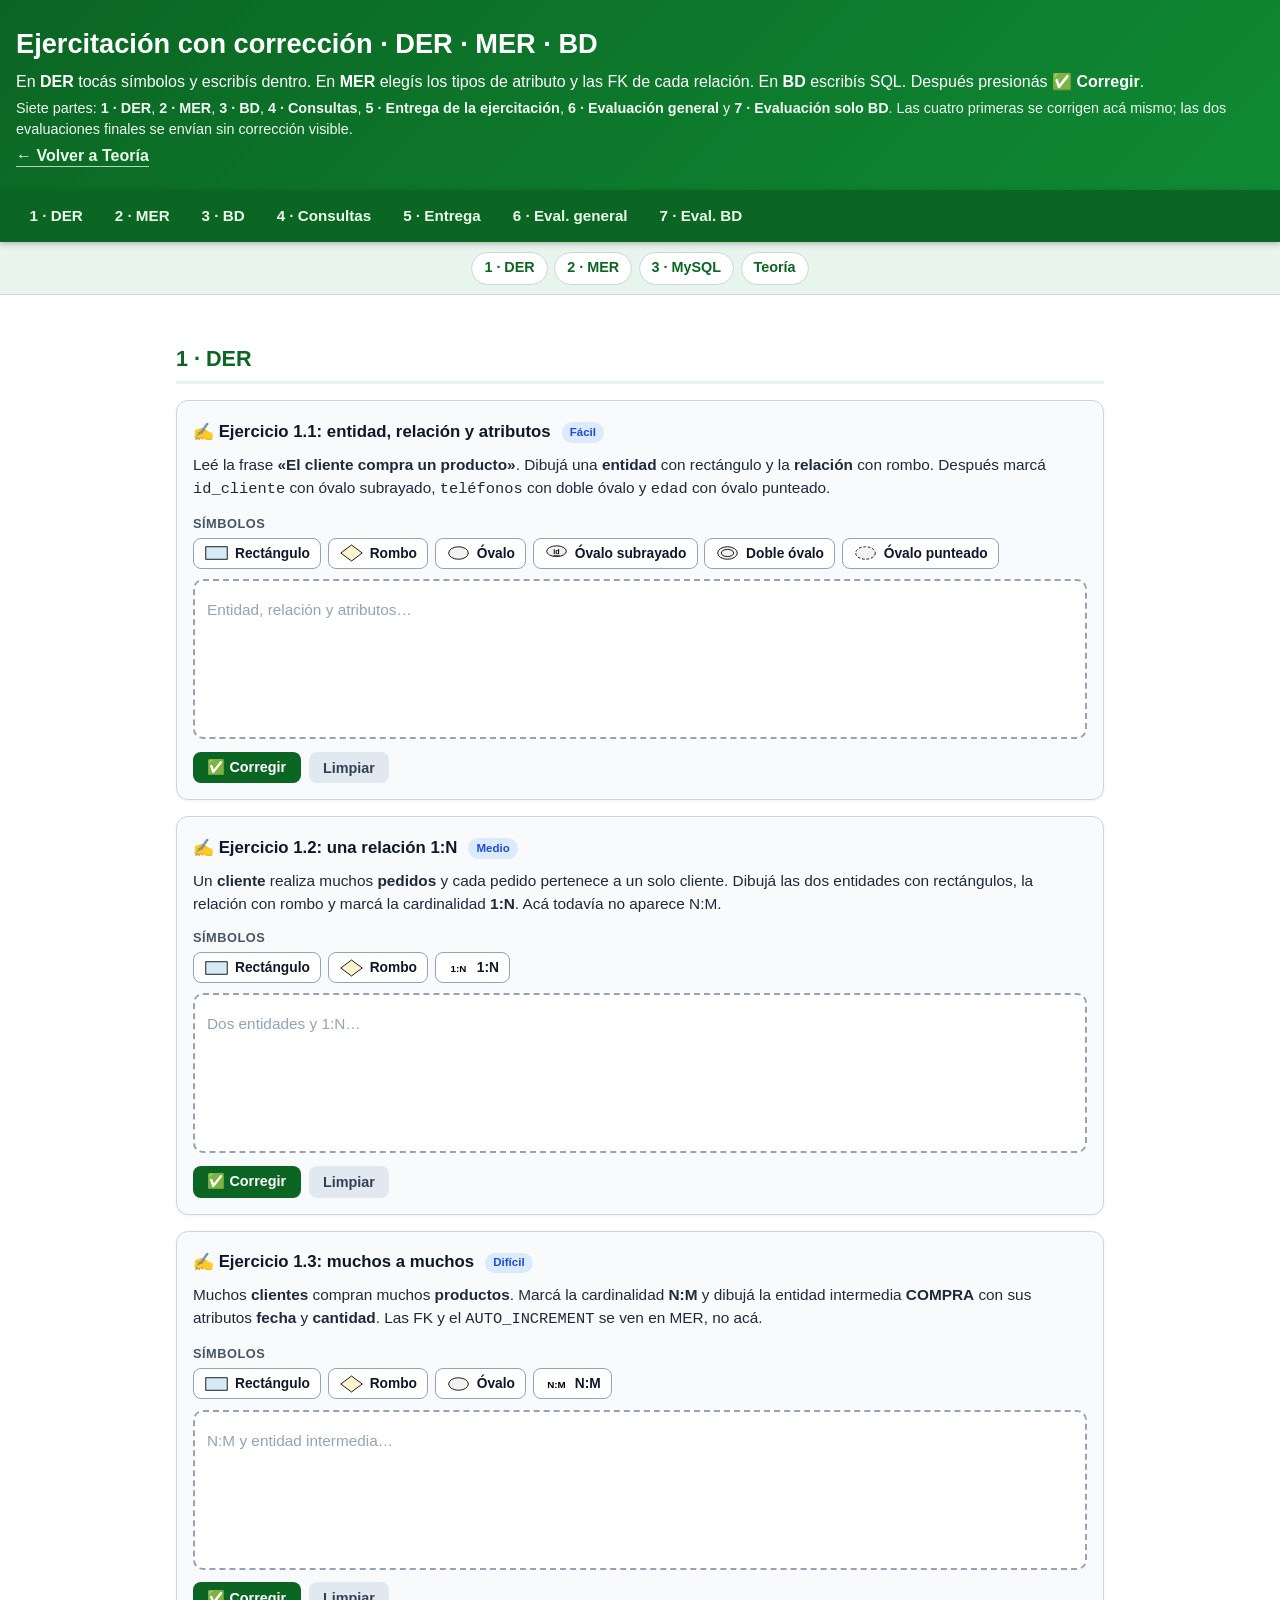
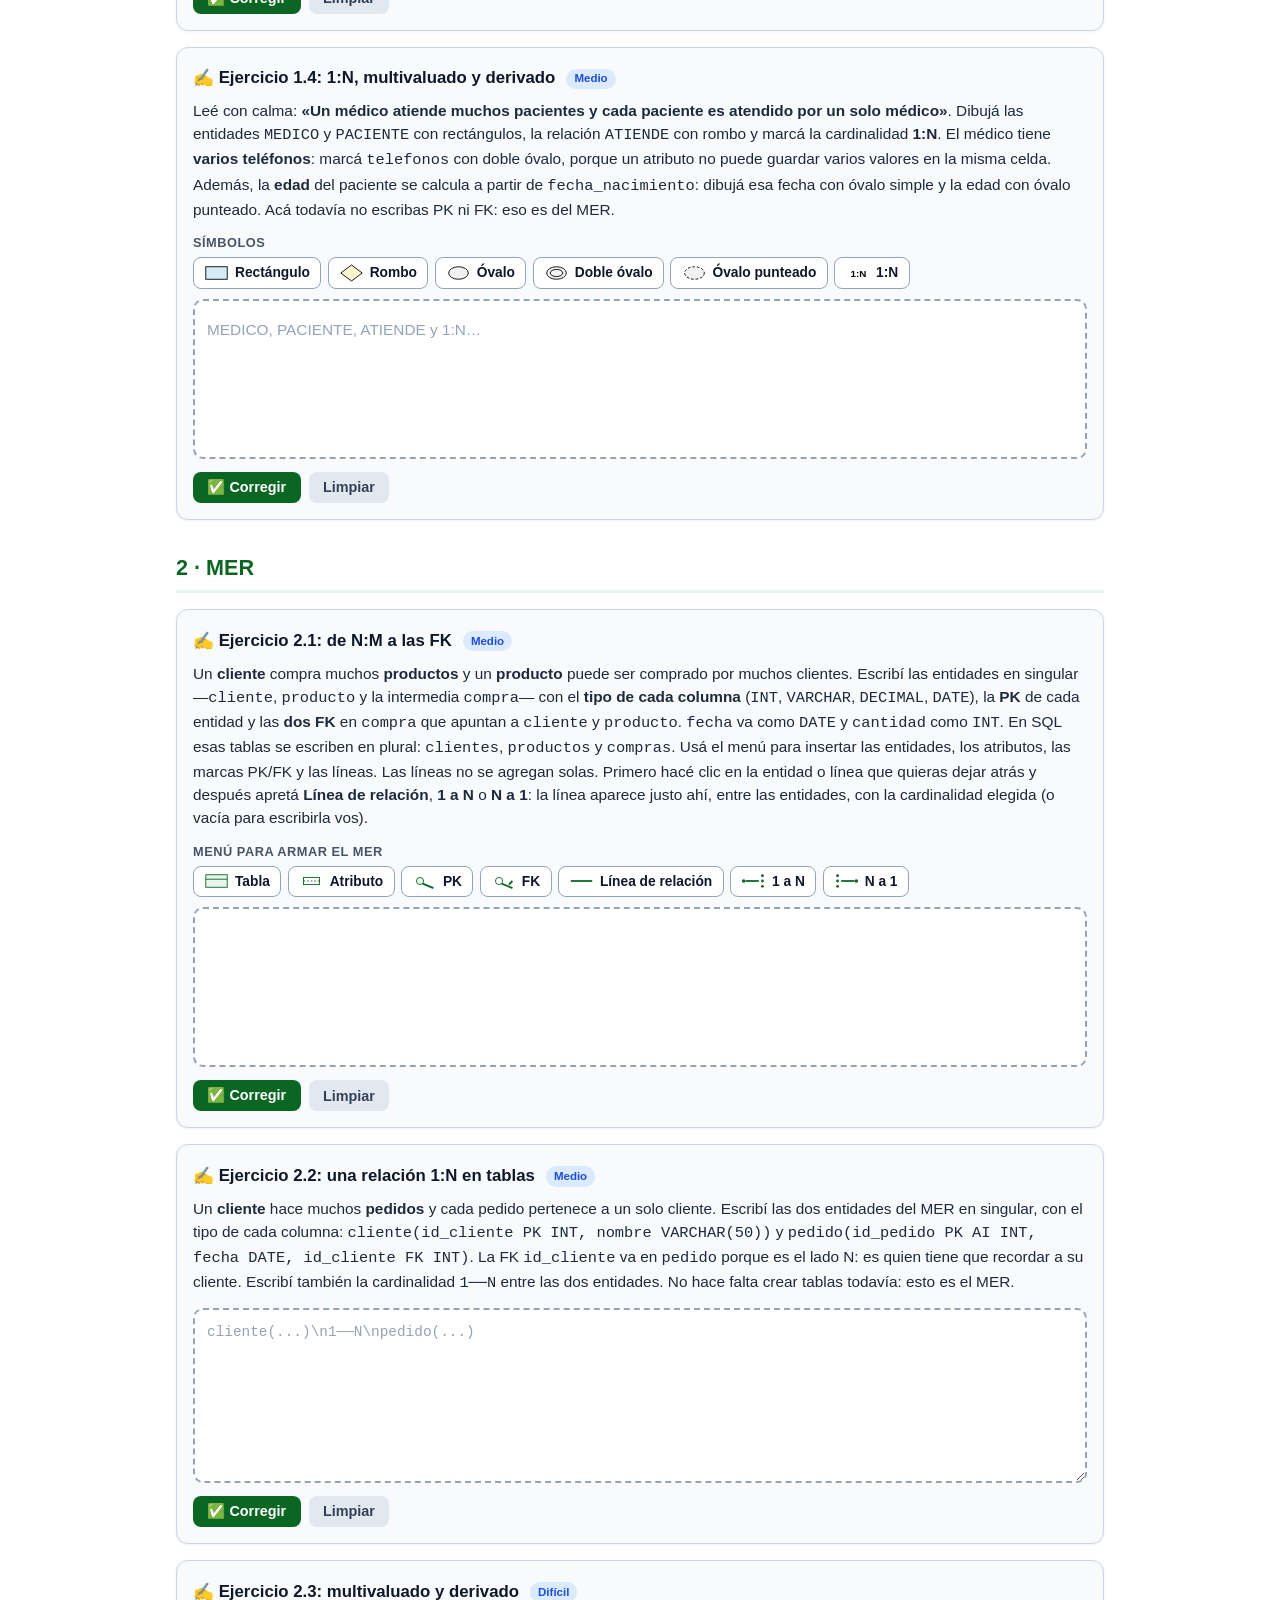
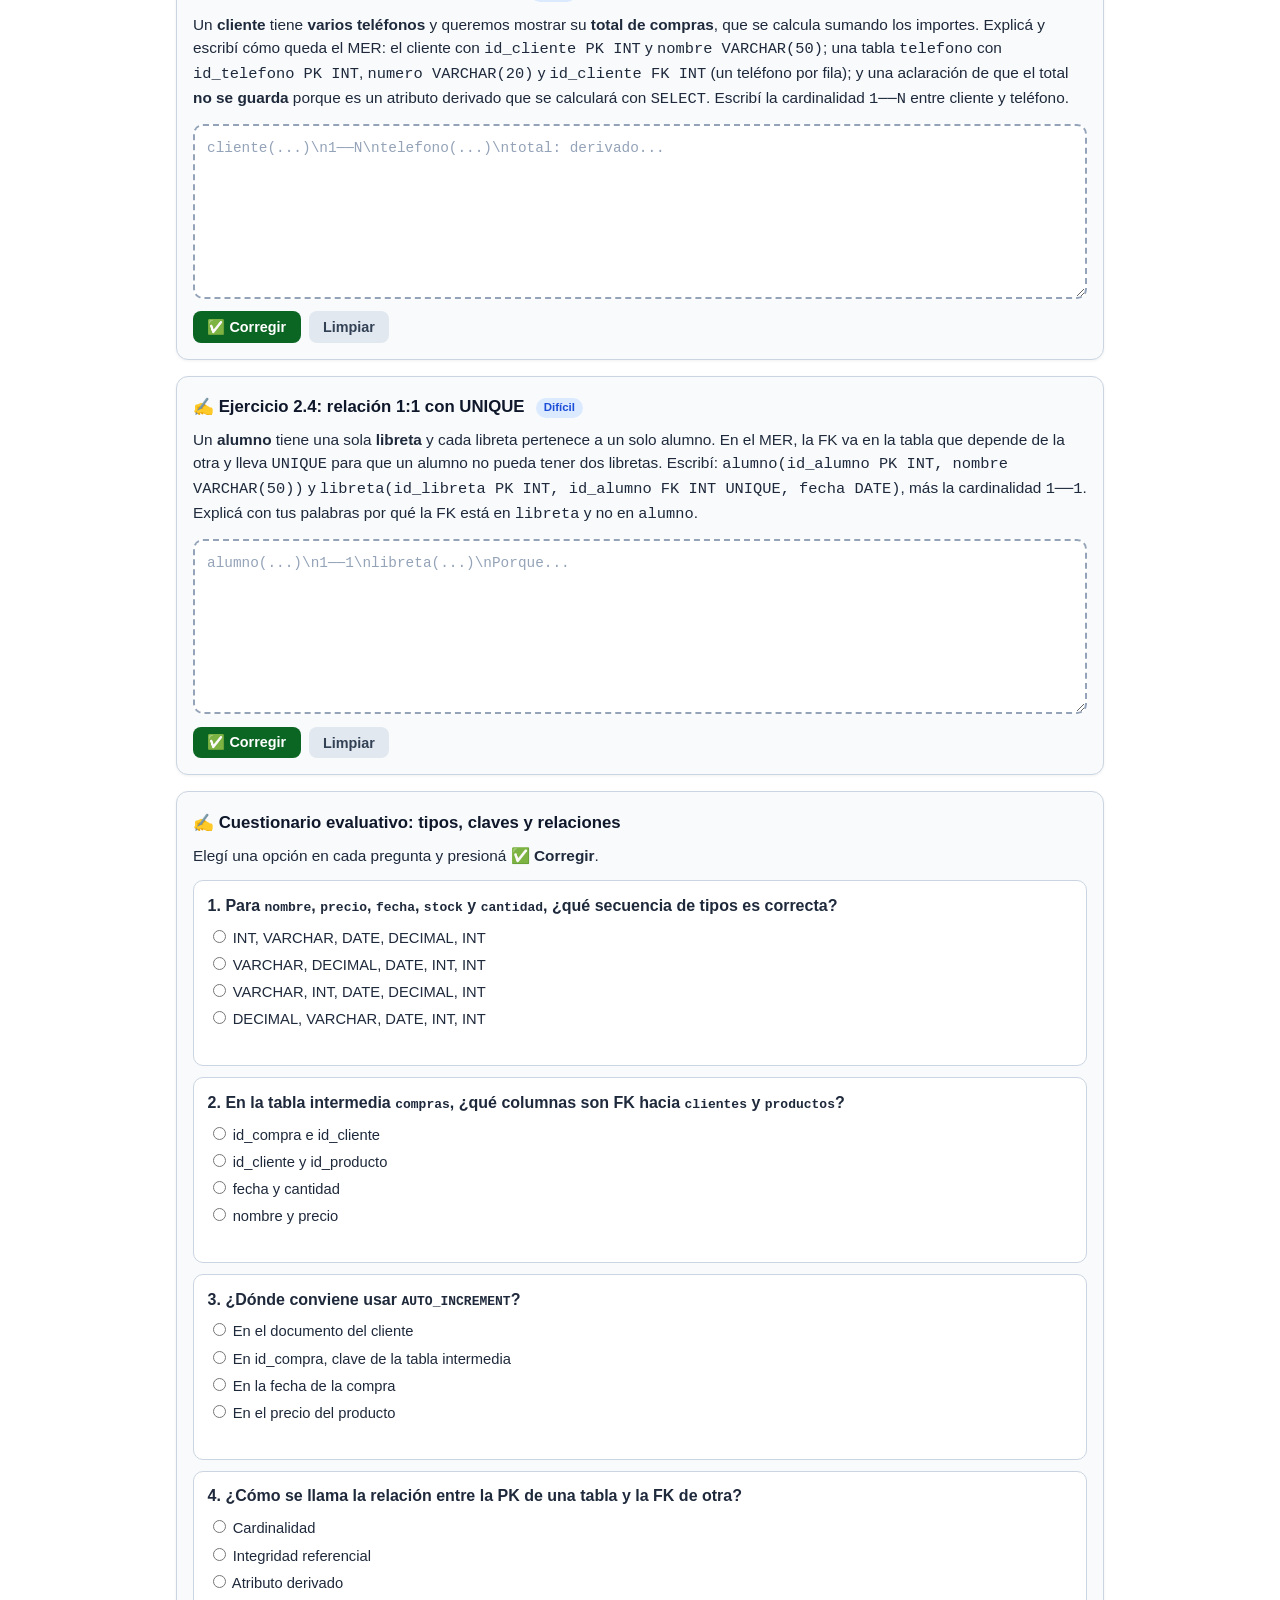
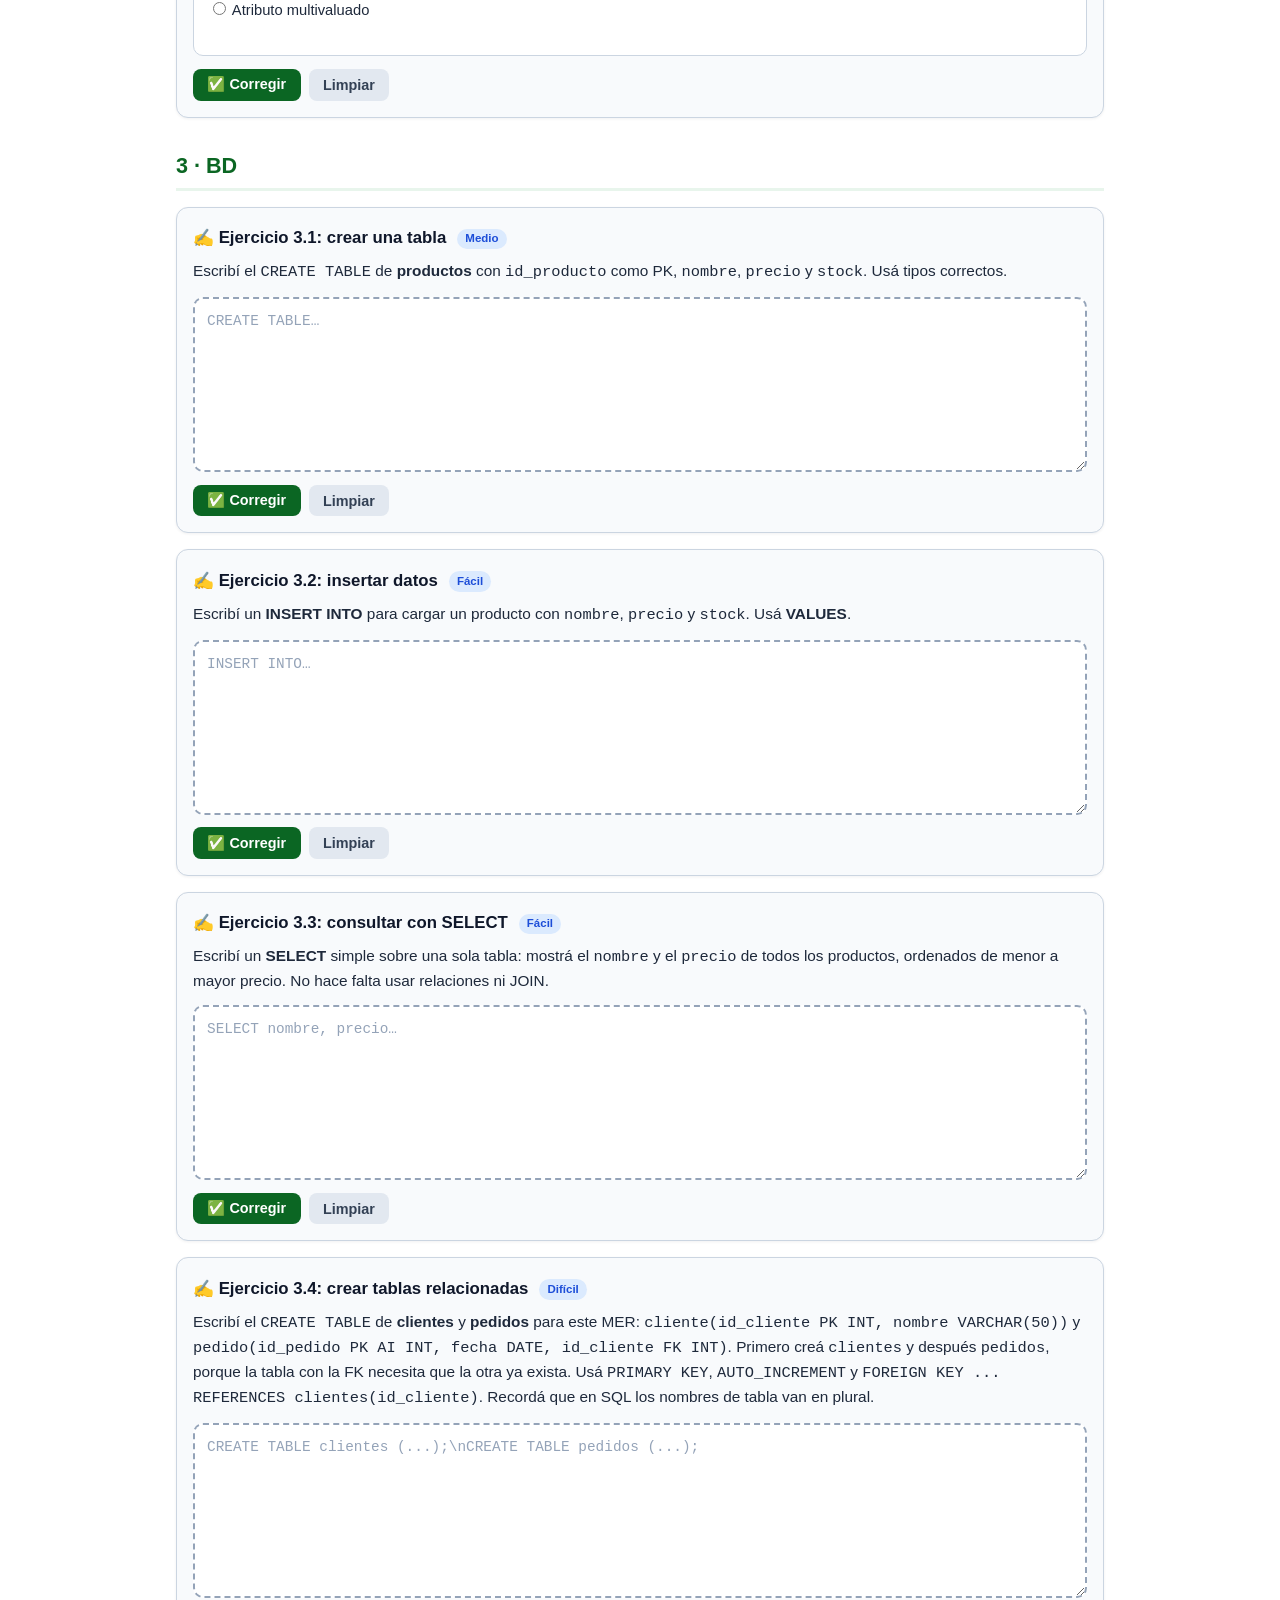
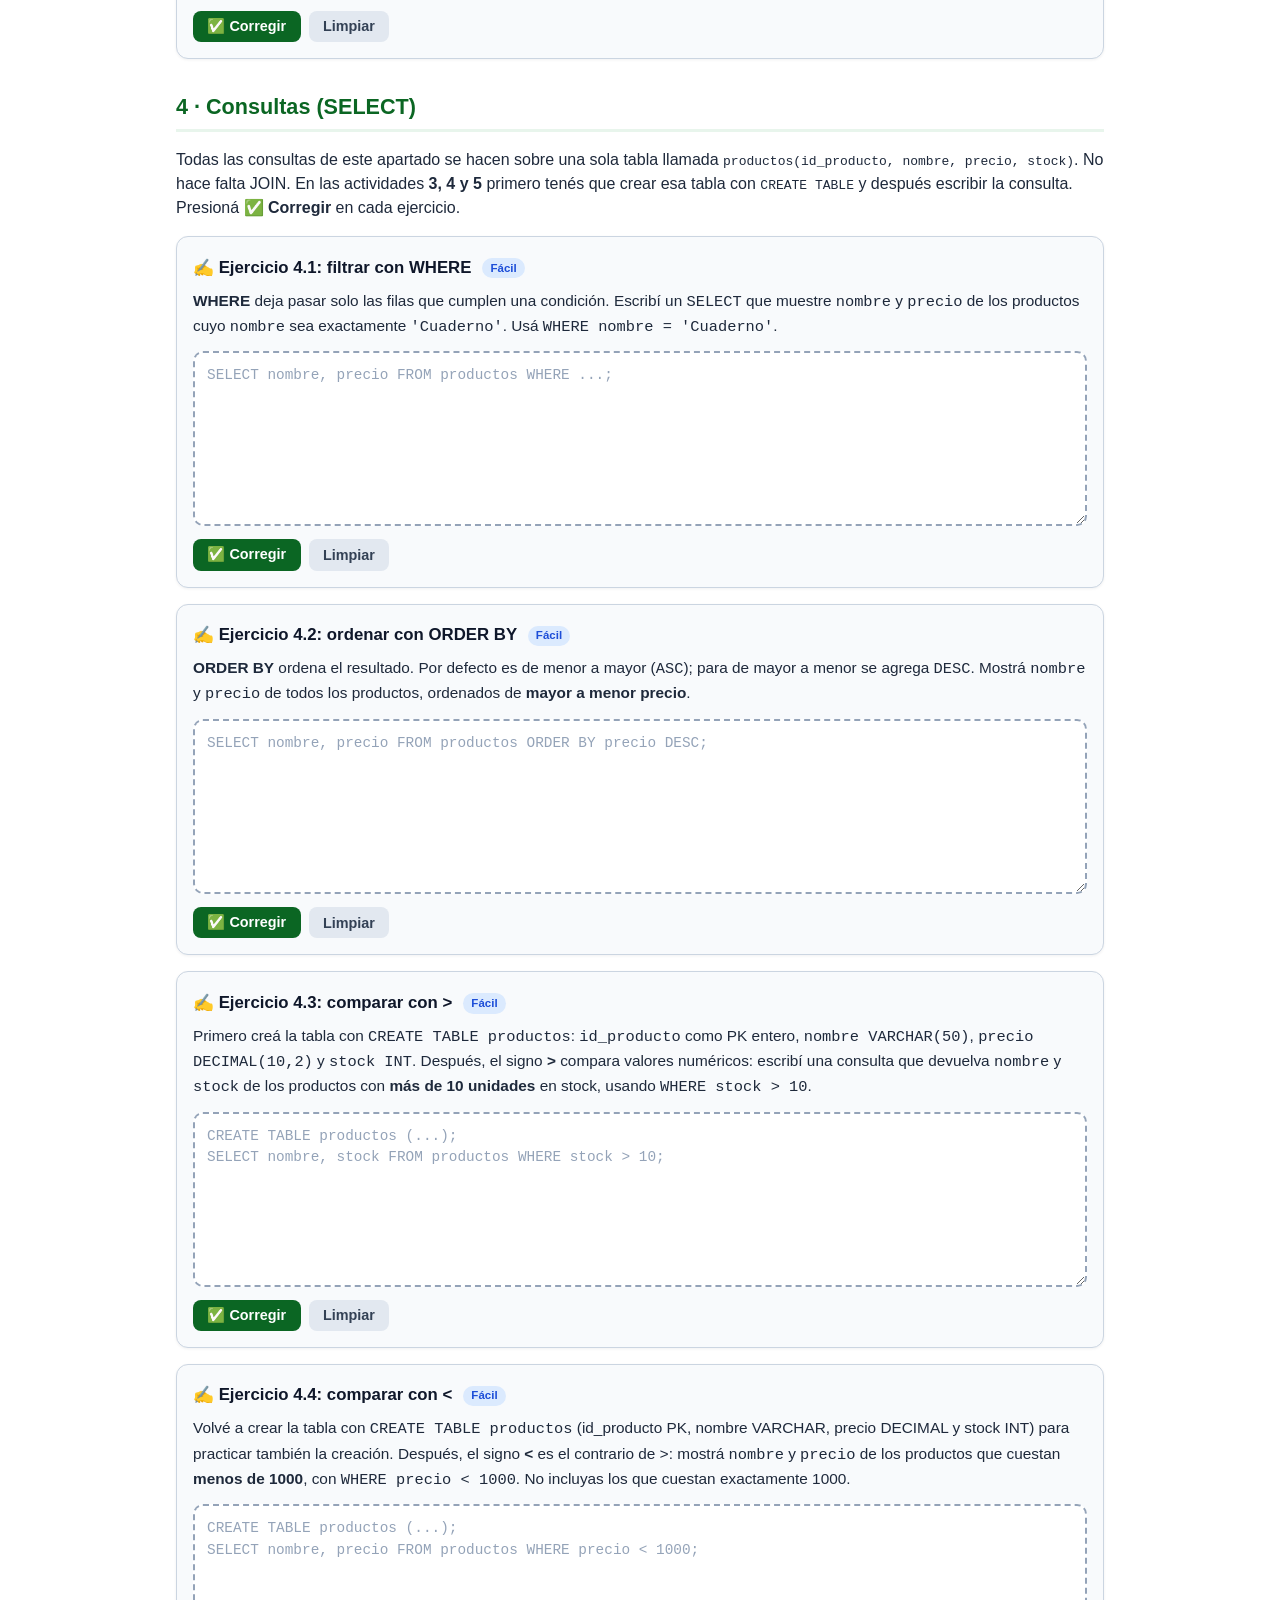
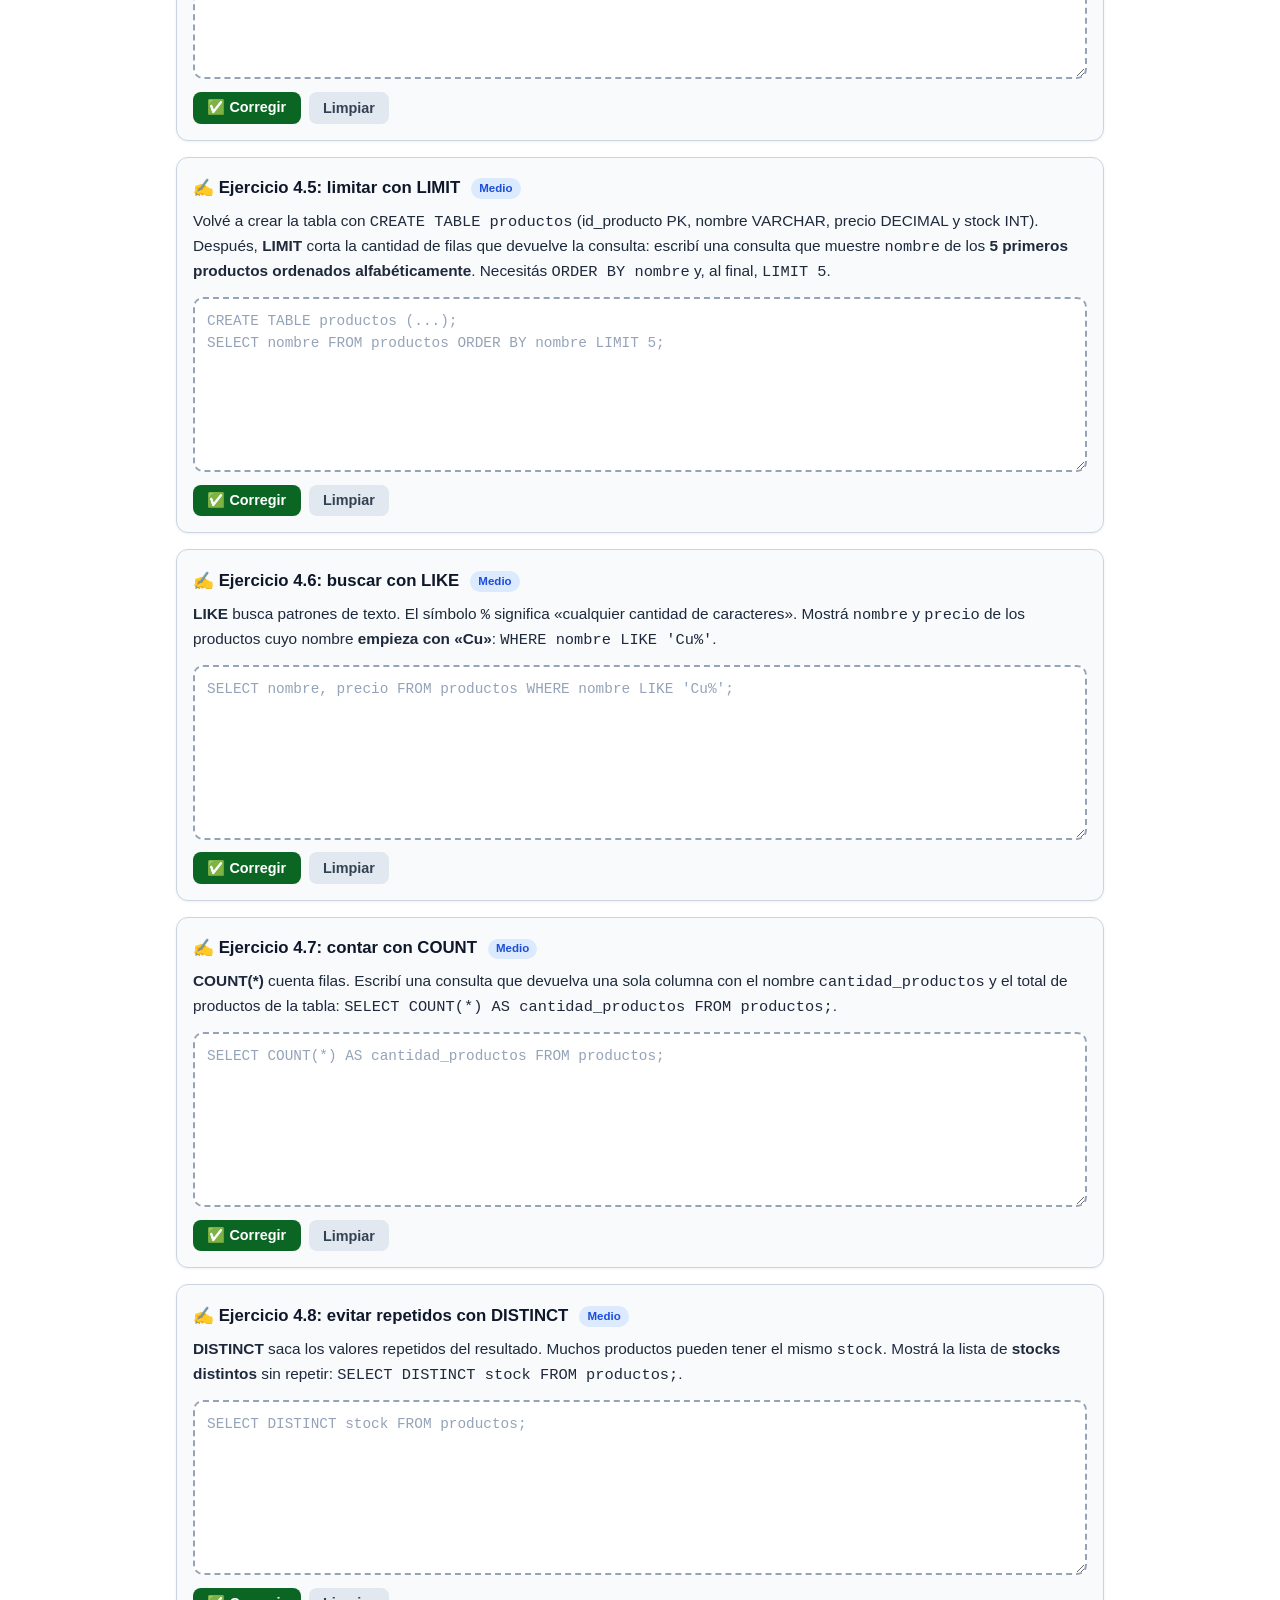
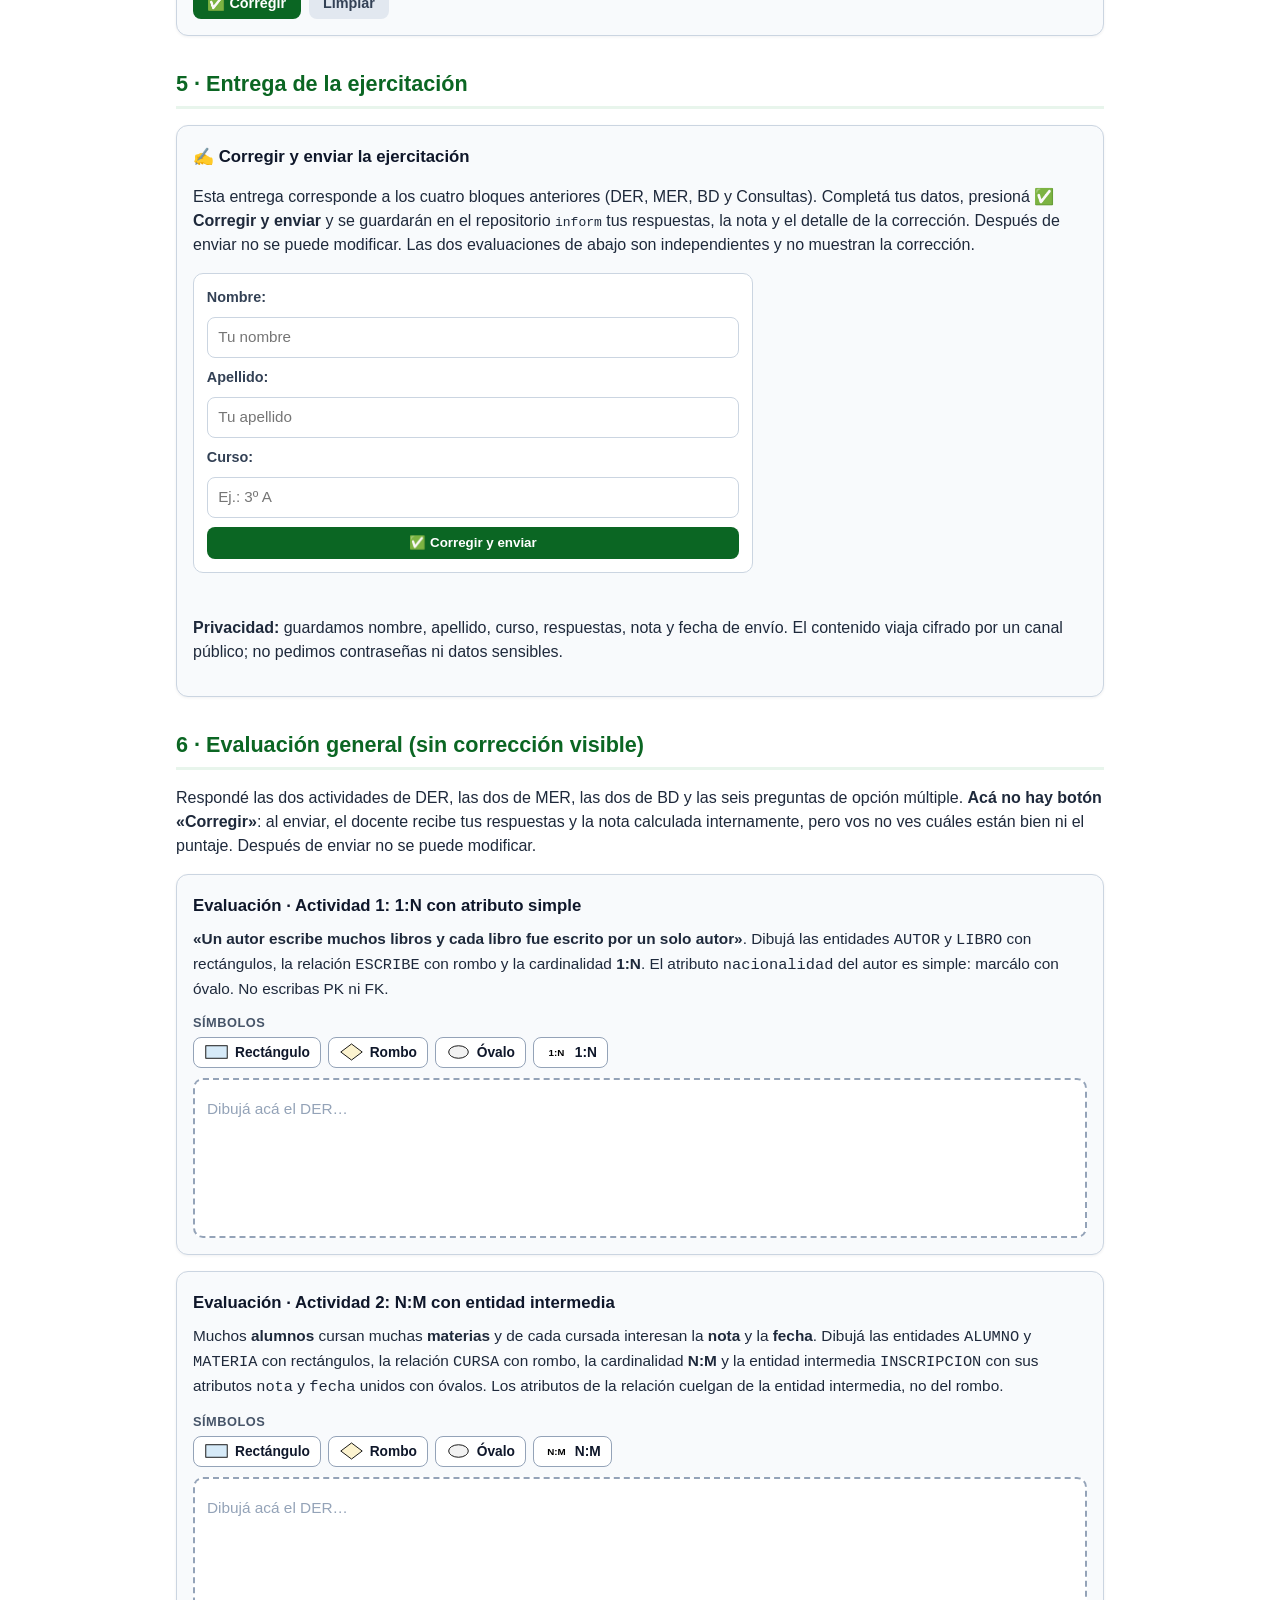
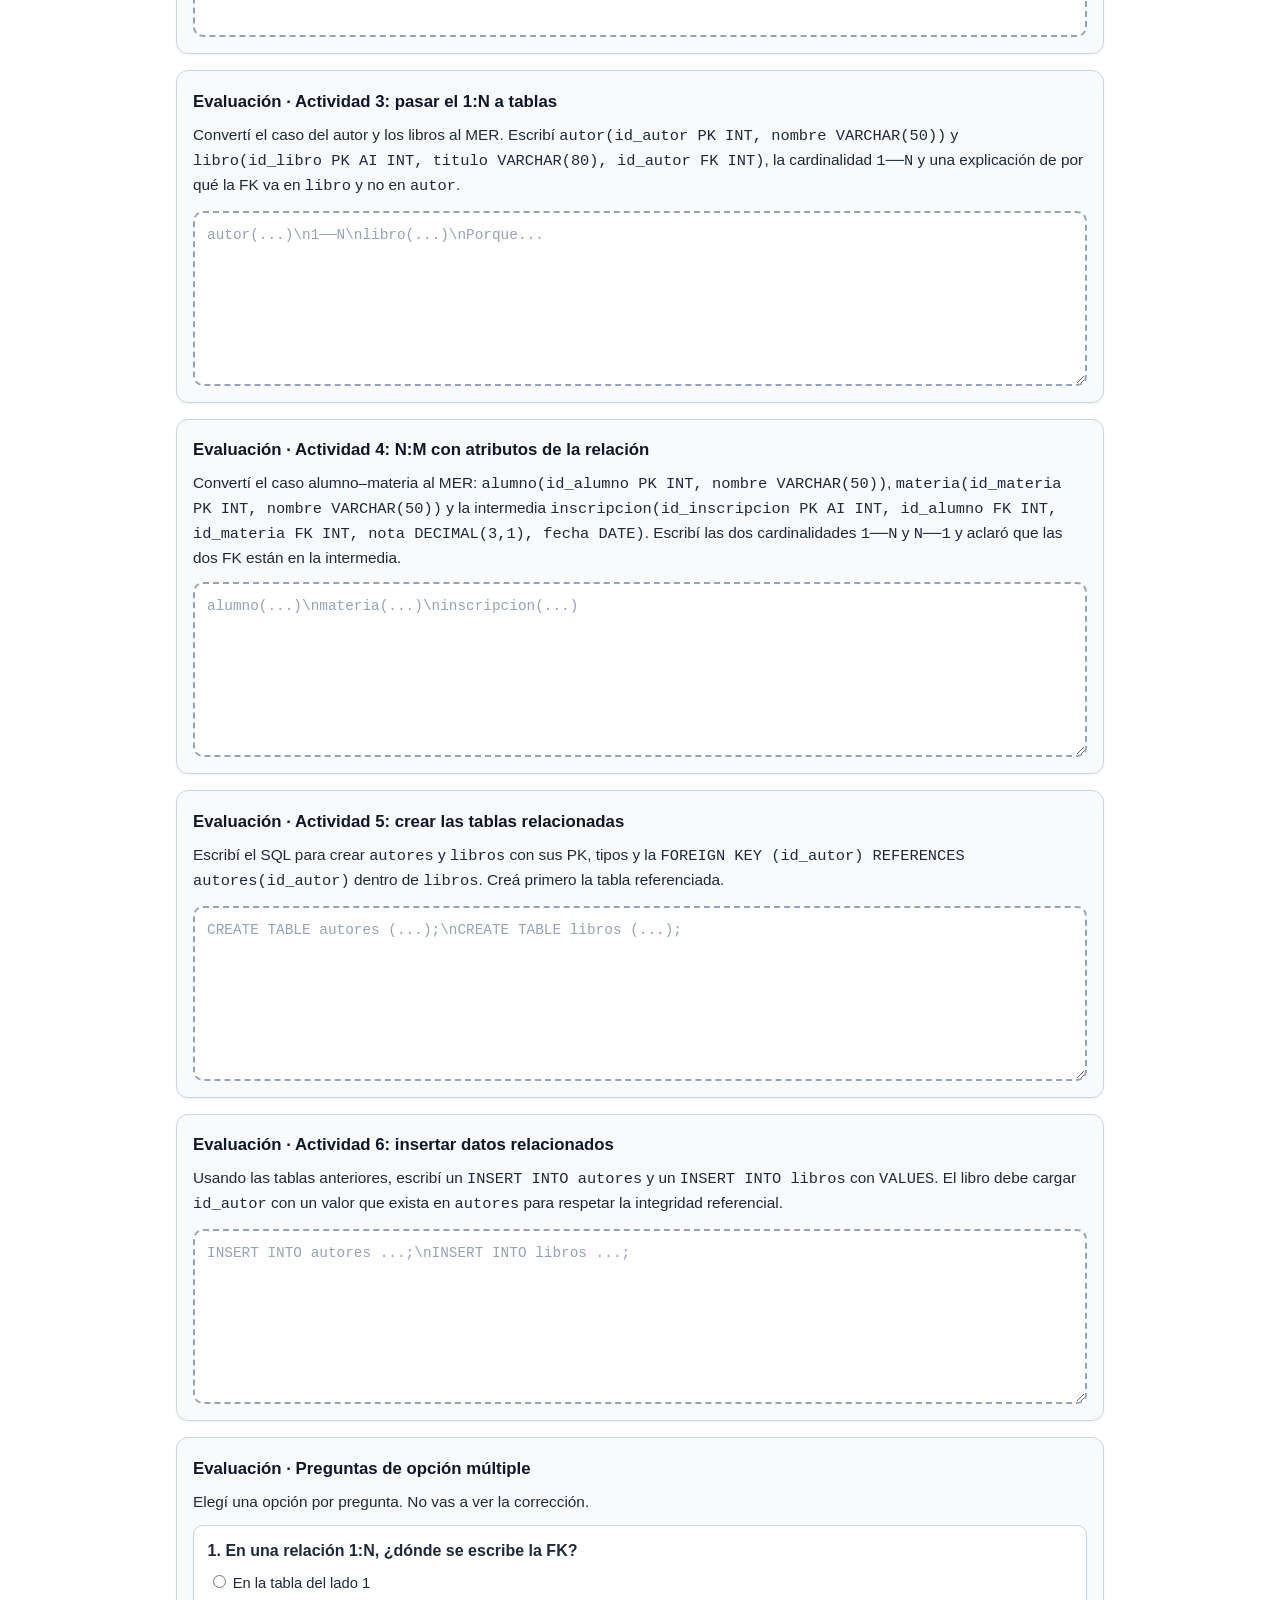
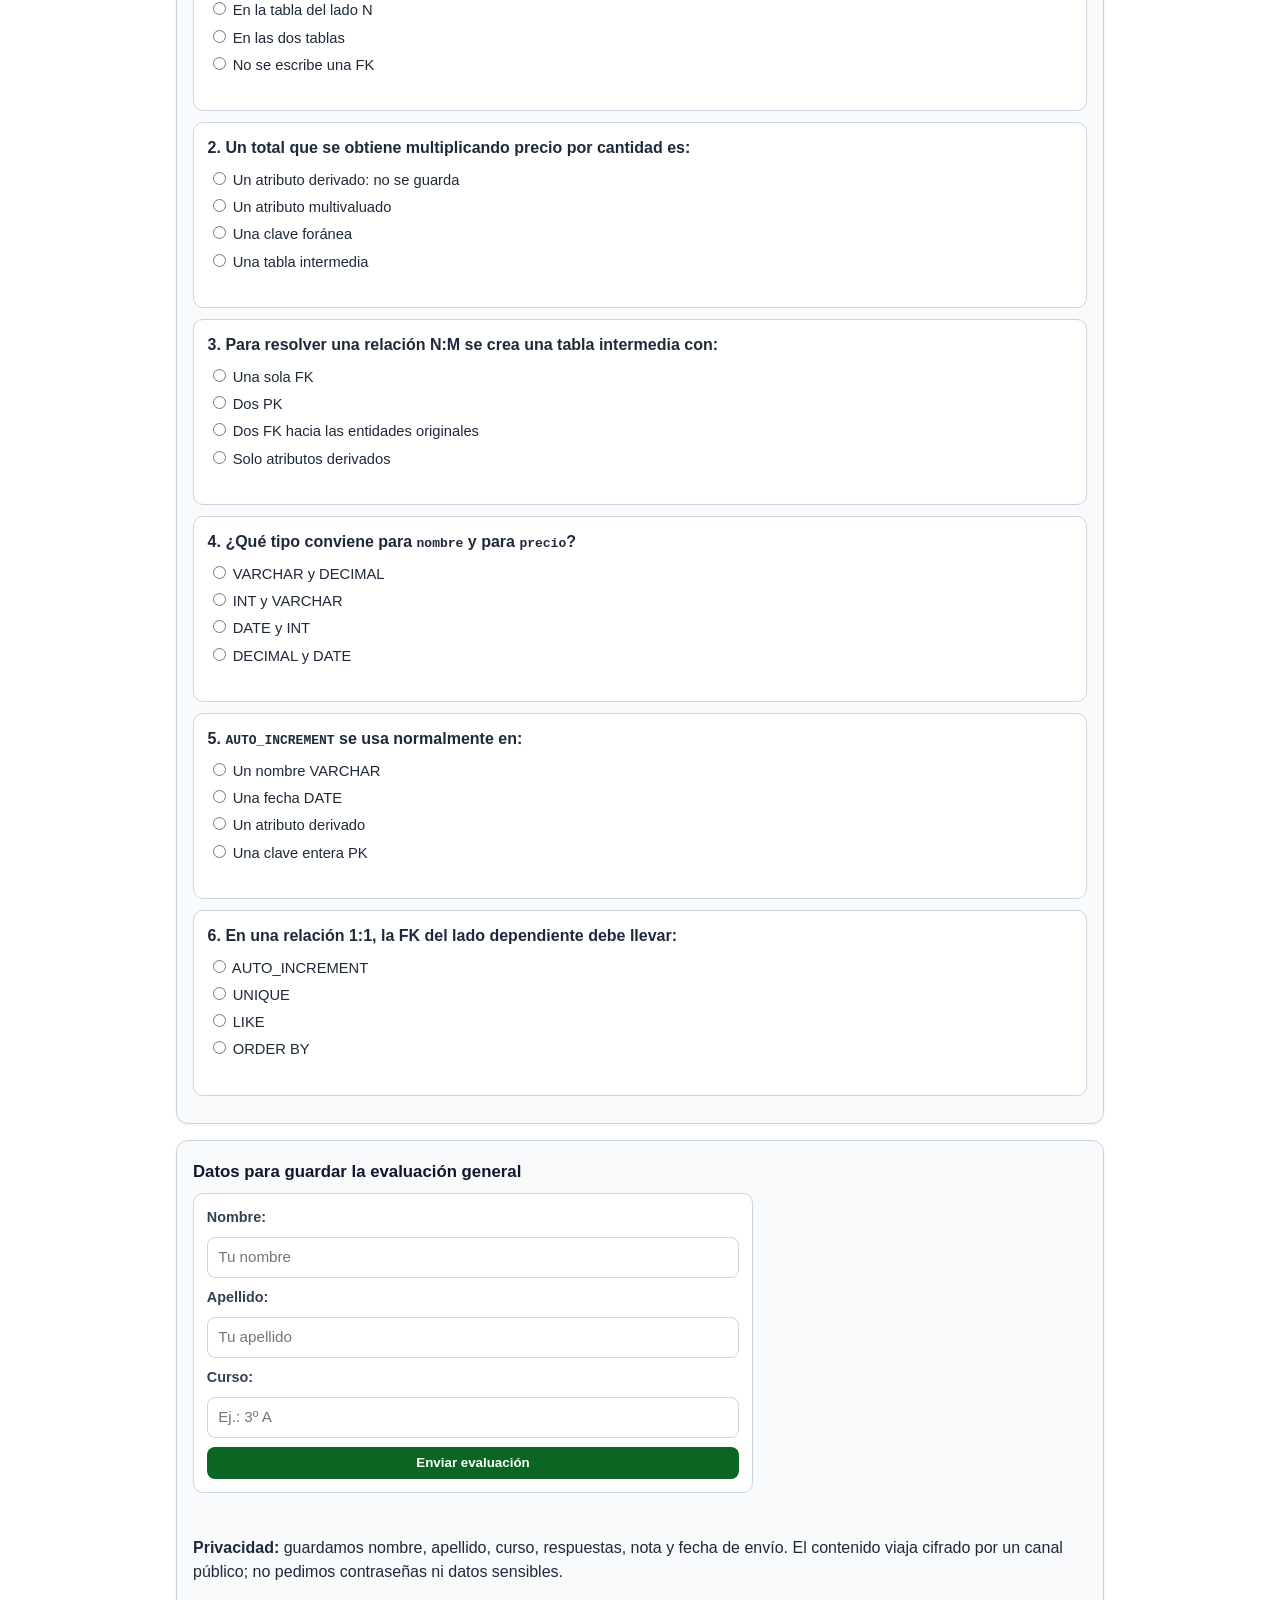
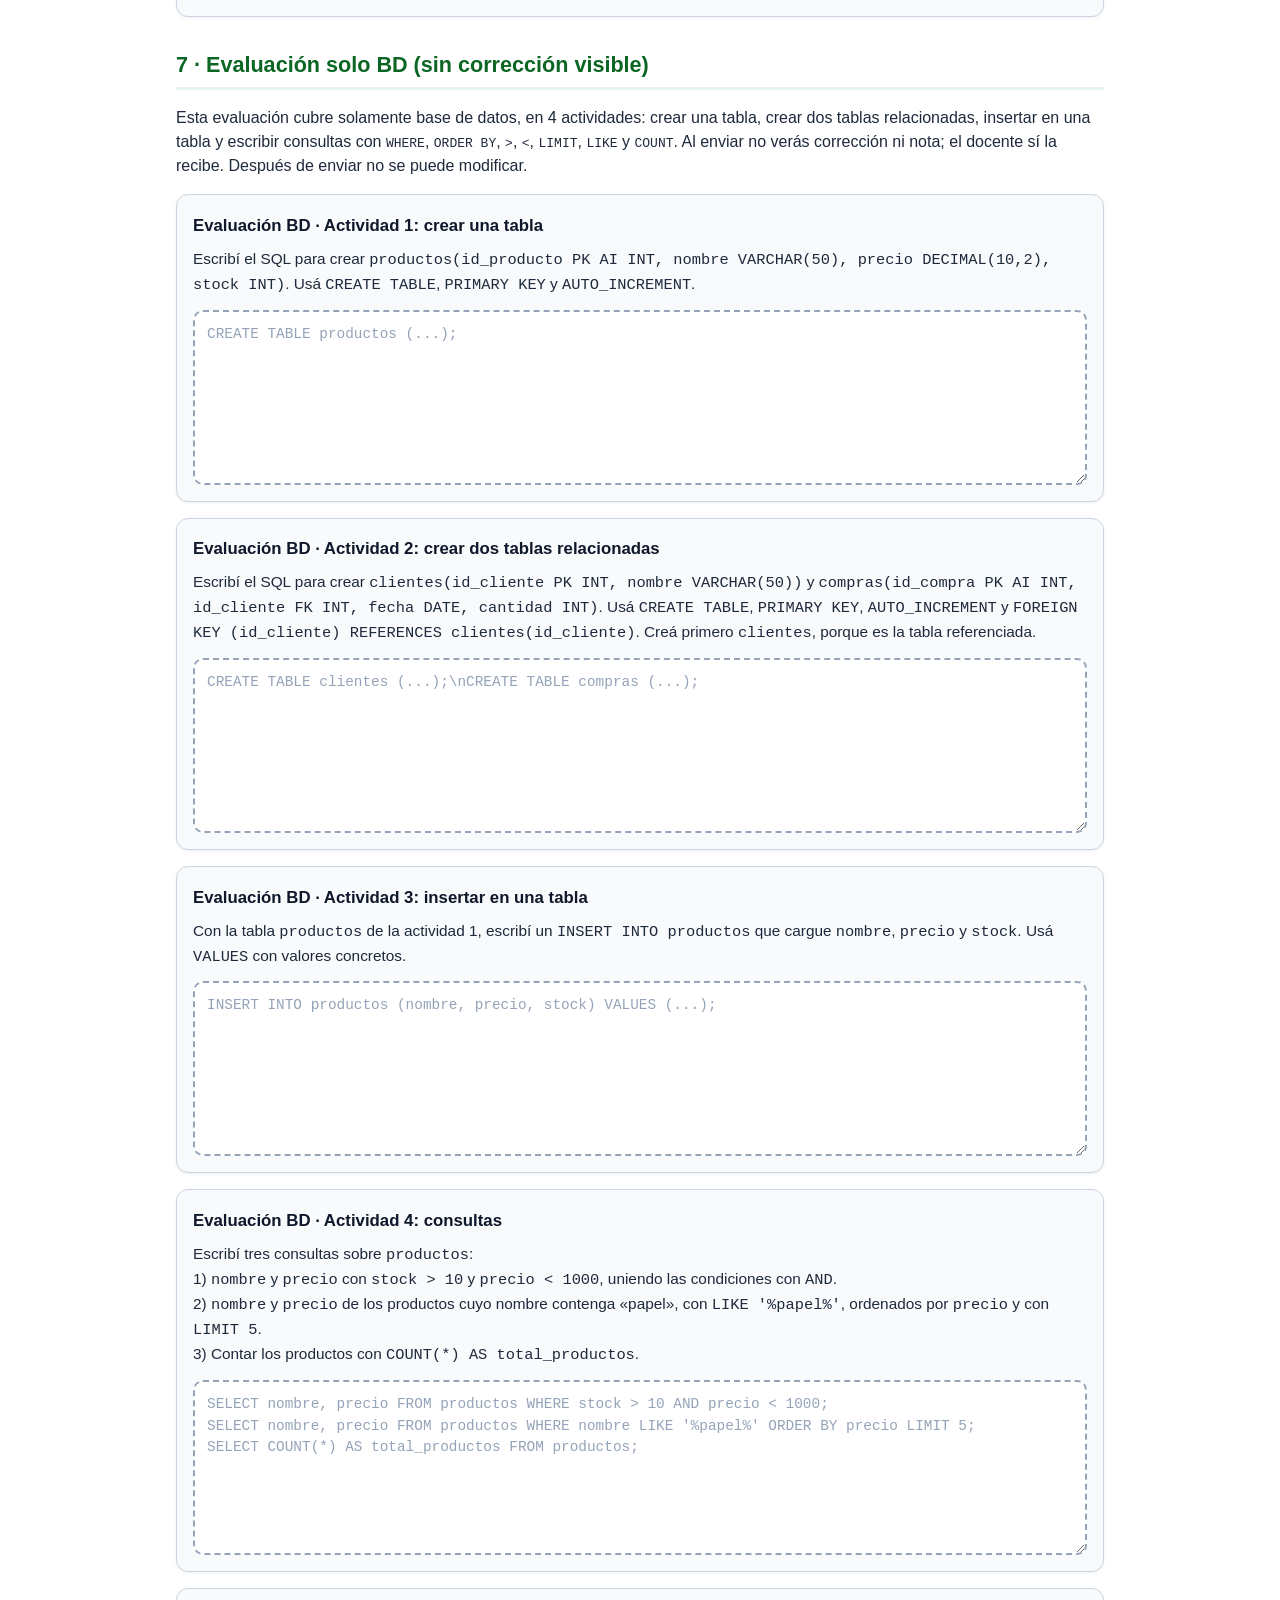
==== index.html @ cb62a0be "Ajustar consultas 3-5 y evaluacion BD en 4 actividades" ====
<!DOCTYPE html>
<html lang="es">
<head>
<meta charset="utf-8">
<meta name="viewport" content="width=device-width, initial-scale=1">
<meta name="description" content="Ejercitación interactiva con corrección de DER, MER y base de datos, con accesos a las guías del mismo repositorio.">
<title>Ejercitación con corrección · DER · MER · BD</title>
<style>
:root{
  --verde:#0b6623; --verde-claro:#e8f5ec; --celeste:#d6eaf8;
  --borde:#cbd5e1; --texto:#1e293b; --suave:#f8fafc; --rojo:#b91c1c;
}
*{box-sizing:border-box}
html{scroll-behavior:smooth}
body{
  margin:0; color:var(--texto);
  font-family:"Segoe UI",Arial,Helvetica,sans-serif; line-height:1.5;
  background:#fff;
}
header.hero{
  background:linear-gradient(135deg,#0b6623,#0f8a34);
  color:#fff; padding:1.5rem 1rem 1.2rem;
}
header.hero h1{margin:0 0 .35rem; font-size:1.7rem}
header.hero p{margin:.2rem 0; font-size:1rem}
header.hero .pista{font-size:.9rem; opacity:.95}
nav.solo{
  position:sticky; top:0; z-index:50;
  background:var(--verde); display:flex; gap:.3rem;
  padding:.55rem 1rem; flex-wrap:wrap;
  box-shadow:0 2px 6px rgba(0,0,0,.25);
}
nav.solo a{
  color:#eafbe9; text-decoration:none; padding:.35rem .85rem;
  border-radius:6px; font-weight:600; font-size:.95rem;
}
nav.solo a:hover{background:rgba(255,255,255,.18)}
main{max-width:960px; margin:0 auto; padding:1rem 1rem 2rem}
section{scroll-margin-top:64px; margin-top:2rem}
h2.seccion{
  color:var(--verde); font-size:1.35rem; margin:1.8rem 0 .8rem;
  border-bottom:3px solid var(--verde-claro); padding-bottom:.35rem;
}
.ejercicio{
  border:1px solid var(--borde); border-radius:12px;
  padding:1rem; margin:1rem 0; background:var(--suave);
  box-shadow:0 1px 3px rgba(15,23,42,.06);
}
.ejercicio.correcto{border-color:#16a34a; background:#f0fdf4}
.ejercicio h3{margin:.1rem 0 .55rem; font-size:1.05rem; color:#0f172a}
.nivel{
  display:inline-block; margin-left:.4rem; padding:.1rem .5rem;
  border-radius:999px; font-size:.72rem; font-weight:700;
  background:#dbeafe; color:#1d4ed8; vertical-align:middle;
}
.consigna{margin:.3rem 0 .8rem; font-size:.96rem}
.paleta-titulo{
  font-size:.8rem; font-weight:700; text-transform:uppercase;
  letter-spacing:.04em; color:#475569; margin:.6rem 0 .3rem;
}
.paleta, .menu-mer{display:flex; flex-wrap:wrap; gap:.4rem; margin-bottom:.65rem}
.paleta button, .menu-mer button{
  border:1px solid #94a3b8; background:#fff; color:#0f172a;
  border-radius:8px; padding:.35rem .65rem; cursor:pointer;
  font-size:.86rem; font-weight:600;
}
.paleta button:hover, .menu-mer button:hover{background:#eff6ff; border-color:#2563eb}
.respuesta{
  min-height:160px; border:2px dashed #94a3b8; border-radius:10px;
  padding:.75rem; background:#fff; line-height:2.25;
  white-space:pre-wrap; outline:none; font-size:.96rem;
}
.respuesta:focus{border-color:#2563eb; background:#f8fbff}
.respuesta:empty::before{
  content:attr(data-placeholder); color:#94a3b8; line-height:1.5;
}
textarea.respuesta{
  display:block; width:100%; min-height:175px; line-height:1.5;
  font-family:Consolas,"Courier New",monospace; font-size:.9rem;
  resize:vertical;
}
textarea.respuesta::placeholder{color:#94a3b8}
.tablas-mer{white-space:normal; line-height:1.5; padding:.8rem}
.mer-diagrama{
  display:flex; align-items:center; justify-content:center;
  gap:.5rem; flex-wrap:wrap;
}
.mer-tabla{
  border:1px solid var(--borde); border-radius:8px;
  min-width:155px; overflow:hidden; background:#fff;
}
.mer-tabla h4{
  margin:0; padding:.35rem .6rem; text-align:center;
  background:var(--verde-claro); color:var(--verde); font-size:.9rem;
}
.campo{
  min-height:30px; padding:.3rem .55rem; outline:none;
  border-top:1px dashed var(--borde);
  font-family:Consolas,"Courier New",monospace; font-size:.85rem;
}
.campo:empty::before,
.mer-tabla h4:empty::before,
.mer-card:empty::before{content:attr(data-placeholder); color:#94a3b8}
.campo:focus, .mer-tabla h4:focus, .mer-card:focus{background:#f8fbff}
.mer-linea{
  display:inline-flex; align-items:center; gap:.2rem;
  font-weight:700; color:var(--verde); white-space:nowrap;
}
.mer-card{
  min-width:52px; padding:.15rem .2rem; outline:none;
  text-align:center; font-size:.8rem;
  border-bottom:1px dashed var(--borde);
}
@media (max-width:640px){
  .mer-diagrama{flex-direction:column}
  .mer-linea{font-size:.8rem}
  .mer-card{min-width:46px}
}
.paleta button, .menu-mer button{
  display:inline-flex; align-items:center; gap:.35rem;
}
.paleta button .boton-icono, .menu-mer button .boton-icono{width:25px; height:18px; flex:0 0 auto}
.ins-simbolo{display:inline-block; vertical-align:middle; line-height:1}
.ins-simbolo-svg{width:34px; height:24px; vertical-align:middle}
.form-eval{
  display:grid; gap:.55rem; max-width:560px;
  border:1px solid var(--borde); border-radius:10px;
  padding:.8rem; background:#fff;
}
.form-eval label{font-weight:700; font-size:.9rem; color:#334155}
.form-eval input{
  border:1px solid var(--borde); border-radius:8px;
  padding:.5rem .65rem; font:inherit; font-size:.95rem;
}
.form-eval button{
  border:0; border-radius:8px; padding:.55rem .9rem;
  background:var(--verde); color:#fff; font-weight:700;
  cursor:pointer;
}
.form-eval button:hover{background:#09551d}
.form-eval button:disabled{background:#94a3b8; cursor:not-allowed}
.estado-eval{margin:.6rem 0 0; font-size:.92rem; font-weight:700; min-height:1.2em}
.estado-eval.ok{color:#15803d}
.estado-eval.error{color:var(--rojo)}
.forma{
  display:inline-flex; align-items:center; justify-content:center;
  min-width:92px; min-height:36px; margin:.12rem .25rem;
  padding:.25rem .55rem; vertical-align:middle;
  border:2px solid #1e293b; background:var(--celeste); color:#0f172a;
  font-size:.88rem;
}
.forma .contenido{min-width:55px; text-align:center; outline:none}
.forma .contenido:empty::before{
  content:attr(data-placeholder); color:#64748b; font-size:.82em;
}
.forma-rect{border-radius:3px}
.forma-rombo{
  width:130px; height:72px; padding:16px 24px;
  clip-path:polygon(50% 0,100% 50%,50% 100%,0 50%);
  background:#fef3c7;
}
.forma-ovalo{border-radius:50%; min-width:120px; padding:.35rem 1rem}
.forma-clave .contenido{text-decoration:underline; font-weight:700}
.forma-multivalor{border:4px double #1e293b}
.forma-derivado{border-style:dashed; background:#fff}
.token{
  display:inline-block; margin:.12rem .25rem; padding:.2rem .5rem;
  border:1px solid #1e293b; border-radius:999px;
  background:#f1f5f9; font-weight:700; font-size:.85rem;
  vertical-align:middle;
}
.acciones{display:flex; gap:.5rem; flex-wrap:wrap; margin-top:.8rem}
button.accion{
  border:0; border-radius:8px; padding:.45rem .9rem;
  cursor:pointer; font-weight:700; font-size:.9rem;
}
button.corregir, button.corregir-quiz{background:var(--verde); color:#fff}
button.corregir:hover, button.corregir-quiz:hover{background:#09551d}
button.limpiar, button.limpiar-quiz{background:#e2e8f0; color:#334155}
button.limpiar:hover, button.limpiar-quiz:hover{background:#cbd5e1}
.resultado{margin-top:.8rem; font-size:.9rem}
.resultado:empty{display:none}
.resultado .resumen{
  border-left:4px solid #16a34a; background:#f0fdf4;
  padding:.5rem .75rem; border-radius:0 8px 8px 0; font-weight:700;
}
.resultado .resumen.parcial{border-color:#f59e0b; background:#fffbeb}
.resultado ul{margin:.5rem 0 0; padding-left:1.2rem}
.resultado li{margin:.15rem 0}
.si{color:#15803d; font-weight:700}
.no, .mal{color:var(--rojo); font-weight:700}
.quiz-pregunta{
  border:1px solid var(--borde); border-radius:10px;
  padding:.7rem .85rem; margin:.7rem 0; background:#fff;
}
.quiz-pregunta p{margin:.1rem 0 .4rem; font-weight:600}
.quiz-pregunta label{display:block; font-size:.92rem; padding:.16rem 0; cursor:pointer}
.quiz-feedback{font-size:.86rem; margin-top:.35rem; min-height:1.1em}
details.solucion{
  margin-top:.7rem; background:#fff; border:1px solid var(--borde);
  border-radius:8px; padding:.5rem .75rem;
}
details.solucion summary{cursor:pointer; font-weight:700; color:var(--verde)}
details.solucion pre{
  white-space:pre-wrap; font-family:Consolas,"Courier New",monospace;
  font-size:.84rem; margin:.5rem 0 0;
}
nav.nav-guias{
  display:flex; gap:.4rem; flex-wrap:wrap; justify-content:center;
  padding:.6rem 1rem; background:var(--verde-claro);
  border-bottom:1px solid var(--borde);
}
nav.nav-guias a{
  color:var(--verde); text-decoration:none; font-weight:700; font-size:.9rem;
  background:#fff; border:1px solid var(--borde);
  border-radius:999px; padding:.3rem .75rem;
}
nav.nav-guias a:hover{background:var(--verde); color:#fff}
.volver{margin:.7rem 0 .1rem}
.volver a{
  color:#eafbe9; font-weight:700; text-decoration:none;
  border-bottom:1px solid rgba(255,255,255,.7); padding-bottom:.1rem;
}
.volver a:hover{border-bottom-color:#fff}
footer{text-align:center; color:#64748b; font-size:.85rem; padding:1.5rem 0}
footer p{margin:.2rem 0}
@media (max-width:600px){
  header.hero h1{font-size:1.35rem}
  .forma-rombo{width:110px; height:64px}
}
</style>
</head>
<body>

<header class="hero">
  <h1>Ejercitación con corrección · DER · MER · BD</h1>
  <p>En <strong>DER</strong> tocás símbolos y escribís dentro. En <strong>MER</strong> elegís los tipos de atributo y las FK de cada relación. En <strong>BD</strong> escribís SQL. Después presionás <strong>✅ Corregir</strong>.</p>
  <p class="pista">Siete partes: <strong>1 · DER</strong>, <strong>2 · MER</strong>, <strong>3 · BD</strong>, <strong>4 · Consultas</strong>, <strong>5 · Entrega de la ejercitación</strong>, <strong>6 · Evaluación general</strong> y <strong>7 · Evaluación solo BD</strong>. Las cuatro primeras se corrigen acá mismo; las dos evaluaciones finales se envían sin corrección visible.</p>
  <p class="volver"><a href="unamasdesistemas/">← Volver a Teoría</a></p>
</header>

<nav class="solo" aria-label="Ejercicios de esta página">
  <a href="#der">1 · DER</a>
  <a href="#mer">2 · MER</a>
  <a href="#bd">3 · BD</a>
  <a href="#consultas">4 · Consultas</a>
  <a href="#entrega">5 · Entrega</a>
  <a href="#evaluacion-general">6 · Eval. general</a>
  <a href="#evaluacion-bd">7 · Eval. BD</a>
</nav>

<nav class="nav-guias" aria-label="Guías del repositorio">
  <a href="der.html">1 · DER</a>
  <a href="mer.html">2 · MER</a>
  <a href="mysql.html">3 · MySQL</a>
  <a href="unamasdesistemas/">Teoría</a>
</nav>

<main>

<!-- ============================== DER ============================== -->
<section id="der">
  <h2 class="seccion">1 · DER</h2>

  <article class="ejercicio" data-id="der1">
    <h3>✍️ Ejercicio 1.1: entidad, relación y atributos <span class="nivel">Fácil</span></h3>
    <p class="consigna">
      Leé la frase <strong>«El cliente compra un producto»</strong>. Dibujá una
      <strong>entidad</strong> con rectángulo y la <strong>relación</strong> con rombo.
      Después marcá <code>id_cliente</code> con óvalo subrayado, <code>teléfonos</code>
      con doble óvalo y <code>edad</code> con óvalo punteado.
    </p>
    <div class="paleta-titulo">Símbolos</div>
    <div class="paleta">
      <button type="button" data-shape="rect">Rectángulo</button>
      <button type="button" data-shape="rombo">Rombo</button>
      <button type="button" data-shape="ovalo">Óvalo</button>
      <button type="button" data-shape="clave">Óvalo subrayado</button>
      <button type="button" data-shape="doble">Doble óvalo</button>
      <button type="button" data-shape="punteado">Óvalo punteado</button>
    </div>
    <div class="respuesta" contenteditable="true" data-placeholder="Entidad, relación y atributos…"></div>
    <div class="acciones">
      <button type="button" class="accion corregir">✅ Corregir</button>
      <button type="button" class="accion limpiar">Limpiar</button>
    </div>
    <div class="resultado"></div>
  </article>

  <article class="ejercicio" data-id="der2">
    <h3>✍️ Ejercicio 1.2: una relación 1:N <span class="nivel">Medio</span></h3>
    <p class="consigna">
      Un <strong>cliente</strong> realiza muchos <strong>pedidos</strong> y cada pedido
      pertenece a un solo cliente. Dibujá las dos entidades con rectángulos, la relación
      con rombo y marcá la cardinalidad <strong>1:N</strong>. Acá todavía no aparece N:M.
    </p>
    <div class="paleta-titulo">Símbolos</div>
    <div class="paleta">
      <button type="button" data-shape="rect">Rectángulo</button>
      <button type="button" data-shape="rombo">Rombo</button>
      <button type="button" data-token="1:N">1:N</button>
    </div>
    <div class="respuesta" contenteditable="true" data-placeholder="Dos entidades y 1:N…"></div>
    <div class="acciones">
      <button type="button" class="accion corregir">✅ Corregir</button>
      <button type="button" class="accion limpiar">Limpiar</button>
    </div>
    <div class="resultado"></div>
  </article>

  <article class="ejercicio" data-id="der3">
    <h3>✍️ Ejercicio 1.3: muchos a muchos <span class="nivel">Difícil</span></h3>
    <p class="consigna">
      Muchos <strong>clientes</strong> compran muchos <strong>productos</strong>. Marcá la
      cardinalidad <strong>N:M</strong> y dibujá la entidad intermedia <strong>COMPRA</strong>
      con sus atributos <strong>fecha</strong> y <strong>cantidad</strong>. Las FK y el
      <code>AUTO_INCREMENT</code> se ven en MER, no acá.
    </p>
    <div class="paleta-titulo">Símbolos</div>
    <div class="paleta">
      <button type="button" data-shape="rect">Rectángulo</button>
      <button type="button" data-shape="rombo">Rombo</button>
      <button type="button" data-shape="ovalo">Óvalo</button>
      <button type="button" data-token="N:M">N:M</button>
    </div>
    <div class="respuesta" contenteditable="true" data-placeholder="N:M y entidad intermedia…"></div>
    <div class="acciones">
      <button type="button" class="accion corregir">✅ Corregir</button>
      <button type="button" class="accion limpiar">Limpiar</button>
    </div>
    <div class="resultado"></div>
  </article>

  <article class="ejercicio" data-id="der4">
    <h3>✍️ Ejercicio 1.4: 1:N, multivaluado y derivado <span class="nivel">Medio</span></h3>
    <p class="consigna">
      Leé con calma: <strong>«Un médico atiende muchos pacientes y cada paciente es atendido por un solo médico»</strong>.
      Dibujá las entidades <code>MEDICO</code> y <code>PACIENTE</code> con rectángulos, la relación
      <code>ATIENDE</code> con rombo y marcá la cardinalidad <strong>1:N</strong>. El médico tiene
      <strong>varios teléfonos</strong>: marcá <code>telefonos</code> con doble óvalo, porque un atributo
      no puede guardar varios valores en la misma celda. Además, la <strong>edad</strong> del paciente
      se calcula a partir de <code>fecha_nacimiento</code>: dibujá esa fecha con óvalo simple y la
      edad con óvalo punteado. Acá todavía no escribas PK ni FK: eso es del MER.
    </p>
    <div class="paleta-titulo">Símbolos</div>
    <div class="paleta">
      <button type="button" data-shape="rect">Rectángulo</button>
      <button type="button" data-shape="rombo">Rombo</button>
      <button type="button" data-shape="ovalo">Óvalo</button>
      <button type="button" data-shape="doble">Doble óvalo</button>
      <button type="button" data-shape="punteado">Óvalo punteado</button>
      <button type="button" data-token="1:N">1:N</button>
    </div>
    <div class="respuesta" contenteditable="true" data-placeholder="MEDICO, PACIENTE, ATIENDE y 1:N…"></div>
    <div class="acciones">
      <button type="button" class="accion corregir">✅ Corregir</button>
      <button type="button" class="accion limpiar">Limpiar</button>
    </div>
    <div class="resultado"></div>
  </article>
</section>

<!-- ============================== MER ============================== -->
<section id="mer">
  <h2 class="seccion">2 · MER</h2>

  <article class="ejercicio" data-id="mer1">
    <h3>✍️ Ejercicio 2.1: de N:M a las FK <span class="nivel">Medio</span></h3>
    <p class="consigna">
      Un <strong>cliente</strong> compra muchos <strong>productos</strong> y un <strong>producto</strong>
      puede ser comprado por muchos clientes. Escribí las entidades en singular —<code>cliente</code>,
      <code>producto</code> y la intermedia <code>compra</code>— con el
      <strong>tipo de cada columna</strong> (<code>INT</code>, <code>VARCHAR</code>, <code>DECIMAL</code>, <code>DATE</code>),
      la <strong>PK</strong> de cada entidad y las <strong>dos FK</strong> en <code>compra</code>
      que apuntan a <code>cliente</code> y <code>producto</code>. <code>fecha</code> va como
      <code>DATE</code> y <code>cantidad</code> como <code>INT</code>. En SQL esas tablas se escriben
      en plural: <code>clientes</code>, <code>productos</code> y <code>compras</code>.
      Usá el menú para insertar las entidades, los atributos, las marcas PK/FK y las líneas. Las
      líneas no se agregan solas. Primero hacé clic en la entidad o línea que quieras dejar atrás y
      después apretá <strong>Línea de relación</strong>, <strong>1 a N</strong> o <strong>N a 1</strong>:
      la línea aparece justo ahí, entre las entidades, con la cardinalidad elegida (o vacía para
      escribirla vos).
    </p>
    <div class="paleta-titulo">Menú para armar el MER</div>
    <div class="menu-mer">
      <button type="button" data-mer="tabla">Tabla</button>
      <button type="button" data-mer="atributo">Atributo</button>
      <button type="button" data-mer="pk">PK</button>
      <button type="button" data-mer="fk">FK</button>
      <button type="button" data-mer="linea">Línea de relación</button>
      <button type="button" data-mer="card1n">1 a N</button>
      <button type="button" data-mer="cardn1">N a 1</button>
    </div>
    <div class="respuesta tablas-mer" contenteditable="true" data-placeholder="Armá acá las entidades y sus relaciones…">
      <div class="mer-diagrama"></div>
    </div>
    <div class="acciones">
      <button type="button" class="accion corregir">✅ Corregir</button>
      <button type="button" class="accion limpiar">Limpiar</button>
    </div>
    <div class="resultado"></div>
  </article>

  <article class="ejercicio" data-id="mer2">
    <h3>✍️ Ejercicio 2.2: una relación 1:N en tablas <span class="nivel">Medio</span></h3>
    <p class="consigna">
      Un <strong>cliente</strong> hace muchos <strong>pedidos</strong> y cada pedido pertenece a un solo
      cliente. Escribí las dos entidades del MER en singular, con el tipo de cada columna:
      <code>cliente(id_cliente PK INT, nombre VARCHAR(50))</code> y
      <code>pedido(id_pedido PK AI INT, fecha DATE, id_cliente FK INT)</code>.
      La FK <code>id_cliente</code> va en <code>pedido</code> porque es el lado N: es quien tiene que
      recordar a su cliente. Escribí también la cardinalidad <code>1──N</code> entre las dos entidades.
      No hace falta crear tablas todavía: esto es el MER.
    </p>
    <textarea class="respuesta" spellcheck="false" placeholder="cliente(...)\n1──N\npedido(...)"></textarea>
    <div class="acciones">
      <button type="button" class="accion corregir">✅ Corregir</button>
      <button type="button" class="accion limpiar">Limpiar</button>
    </div>
    <div class="resultado"></div>
  </article>

  <article class="ejercicio" data-id="mer3">
    <h3>✍️ Ejercicio 2.3: multivaluado y derivado <span class="nivel">Difícil</span></h3>
    <p class="consigna">
      Un <strong>cliente</strong> tiene <strong>varios teléfonos</strong> y queremos mostrar su
      <strong>total de compras</strong>, que se calcula sumando los importes. Explicá y escribí cómo
      queda el MER: el cliente con <code>id_cliente PK INT</code> y <code>nombre VARCHAR(50)</code>;
      una tabla <code>telefono</code> con <code>id_telefono PK INT</code>, <code>numero VARCHAR(20)</code>
      y <code>id_cliente FK INT</code> (un teléfono por fila); y una aclaración de que el total
      <strong>no se guarda</strong> porque es un atributo derivado que se calculará con
      <code>SELECT</code>. Escribí la cardinalidad <code>1──N</code> entre cliente y teléfono.
    </p>
    <textarea class="respuesta" spellcheck="false" placeholder="cliente(...)\n1──N\ntelefono(...)\ntotal: derivado..."></textarea>
    <div class="acciones">
      <button type="button" class="accion corregir">✅ Corregir</button>
      <button type="button" class="accion limpiar">Limpiar</button>
    </div>
    <div class="resultado"></div>
  </article>

  <article class="ejercicio" data-id="mer4">
    <h3>✍️ Ejercicio 2.4: relación 1:1 con UNIQUE <span class="nivel">Difícil</span></h3>
    <p class="consigna">
      Un <strong>alumno</strong> tiene una sola <strong>libreta</strong> y cada libreta pertenece a un
      solo alumno. En el MER, la FK va en la tabla que depende de la otra y lleva <code>UNIQUE</code>
      para que un alumno no pueda tener dos libretas. Escribí:
      <code>alumno(id_alumno PK INT, nombre VARCHAR(50))</code> y
      <code>libreta(id_libreta PK INT, id_alumno FK INT UNIQUE, fecha DATE)</code>, más la
      cardinalidad <code>1──1</code>. Explicá con tus palabras por qué la FK está en
      <code>libreta</code> y no en <code>alumno</code>.
    </p>
    <textarea class="respuesta" spellcheck="false" placeholder="alumno(...)\n1──1\nlibreta(...)\nPorque..."></textarea>
    <div class="acciones">
      <button type="button" class="accion corregir">✅ Corregir</button>
      <button type="button" class="accion limpiar">Limpiar</button>
    </div>
    <div class="resultado"></div>
  </article>

  <article class="ejercicio">
    <h3>✍️ Cuestionario evaluativo: tipos, claves y relaciones</h3>
    <p class="consigna">Elegí una opción en cada pregunta y presioná <strong>✅ Corregir</strong>.</p>

    <div id="quiz-mer">
      <div class="quiz-pregunta" data-correcta="b" data-pista="nombre es texto, precio es decimal, fecha es DATE y tanto stock como cantidad son enteros.">
        <p><strong>1.</strong> Para <code>nombre</code>, <code>precio</code>, <code>fecha</code>, <code>stock</code> y <code>cantidad</code>, ¿qué secuencia de tipos es correcta?</p>
        <label><input type="radio" name="mer-q1" value="a"> INT, VARCHAR, DATE, DECIMAL, INT</label>
        <label><input type="radio" name="mer-q1" value="b"> VARCHAR, DECIMAL, DATE, INT, INT</label>
        <label><input type="radio" name="mer-q1" value="c"> VARCHAR, INT, DATE, DECIMAL, INT</label>
        <label><input type="radio" name="mer-q1" value="d"> DECIMAL, VARCHAR, DATE, INT, INT</label>
        <div class="quiz-feedback"></div>
      </div>

      <div class="quiz-pregunta" data-correcta="b" data-pista="La tabla intermedia guarda las claves de las dos entidades que relaciona.">
        <p><strong>2.</strong> En la tabla intermedia <code>compras</code>, ¿qué columnas son FK hacia <code>clientes</code> y <code>productos</code>?</p>
        <label><input type="radio" name="mer-q2" value="a"> id_compra e id_cliente</label>
        <label><input type="radio" name="mer-q2" value="b"> id_cliente y id_producto</label>
        <label><input type="radio" name="mer-q2" value="c"> fecha y cantidad</label>
        <label><input type="radio" name="mer-q2" value="d"> nombre y precio</label>
        <div class="quiz-feedback"></div>
      </div>

      <div class="quiz-pregunta" data-correcta="b" data-pista="AUTO_INCREMENT se usa en una clave entera creada por el motor, como id_compra.">
        <p><strong>3.</strong> ¿Dónde conviene usar <code>AUTO_INCREMENT</code>?</p>
        <label><input type="radio" name="mer-q3" value="a"> En el documento del cliente</label>
        <label><input type="radio" name="mer-q3" value="b"> En id_compra, clave de la tabla intermedia</label>
        <label><input type="radio" name="mer-q3" value="c"> En la fecha de la compra</label>
        <label><input type="radio" name="mer-q3" value="d"> En el precio del producto</label>
        <div class="quiz-feedback"></div>
      </div>

      <div class="quiz-pregunta" data-correcta="b" data-pista="La FK de una tabla referencia la PK de otra: eso es integridad referencial.">
        <p><strong>4.</strong> ¿Cómo se llama la relación entre la PK de una tabla y la FK de otra?</p>
        <label><input type="radio" name="mer-q4" value="a"> Cardinalidad</label>
        <label><input type="radio" name="mer-q4" value="b"> Integridad referencial</label>
        <label><input type="radio" name="mer-q4" value="c"> Atributo derivado</label>
        <label><input type="radio" name="mer-q4" value="d"> Atributo multivaluado</label>
        <div class="quiz-feedback"></div>
      </div>
    </div>

    <div class="acciones">
      <button type="button" class="accion corregir-quiz">✅ Corregir</button>
      <button type="button" class="accion limpiar-quiz">Limpiar</button>
    </div>
    <div class="resultado" id="res-quiz"></div>
  </article>
</section>

<!-- =============================== BD =============================== -->
<section id="bd">
  <h2 class="seccion">3 · BD</h2>

  <article class="ejercicio" data-id="bd1">
    <h3>✍️ Ejercicio 3.1: crear una tabla <span class="nivel">Medio</span></h3>
    <p class="consigna">
      Escribí el <code>CREATE TABLE</code> de <strong>productos</strong> con
      <code>id_producto</code> como PK, <code>nombre</code>, <code>precio</code> y
      <code>stock</code>. Usá tipos correctos.
    </p>
    <textarea class="respuesta" spellcheck="false" placeholder="CREATE TABLE…"></textarea>
    <div class="acciones">
      <button type="button" class="accion corregir">✅ Corregir</button>
      <button type="button" class="accion limpiar">Limpiar</button>
    </div>
    <div class="resultado"></div>
  </article>

  <article class="ejercicio" data-id="bd2">
    <h3>✍️ Ejercicio 3.2: insertar datos <span class="nivel">Fácil</span></h3>
    <p class="consigna">
      Escribí un <strong>INSERT INTO</strong> para cargar un producto con
      <code>nombre</code>, <code>precio</code> y <code>stock</code>. Usá <strong>VALUES</strong>.
    </p>
    <textarea class="respuesta" spellcheck="false" placeholder="INSERT INTO…"></textarea>
    <div class="acciones">
      <button type="button" class="accion corregir">✅ Corregir</button>
      <button type="button" class="accion limpiar">Limpiar</button>
    </div>
    <div class="resultado"></div>
  </article>

  <article class="ejercicio" data-id="bd3">
    <h3>✍️ Ejercicio 3.3: consultar con SELECT <span class="nivel">Fácil</span></h3>
    <p class="consigna">
      Escribí un <strong>SELECT</strong> simple sobre una sola tabla: mostrá el
      <code>nombre</code> y el <code>precio</code> de todos los productos,
      ordenados de menor a mayor precio. No hace falta usar relaciones ni JOIN.
    </p>
    <textarea class="respuesta" spellcheck="false" placeholder="SELECT nombre, precio…"></textarea>
    <div class="acciones">
      <button type="button" class="accion corregir">✅ Corregir</button>
      <button type="button" class="accion limpiar">Limpiar</button>
    </div>
    <div class="resultado"></div>
  </article>

  <article class="ejercicio" data-id="bd4">
    <h3>✍️ Ejercicio 3.4: crear tablas relacionadas <span class="nivel">Difícil</span></h3>
    <p class="consigna">
      Escribí el <code>CREATE TABLE</code> de <strong>clientes</strong> y <strong>pedidos</strong> para
      este MER: <code>cliente(id_cliente PK INT, nombre VARCHAR(50))</code> y
      <code>pedido(id_pedido PK AI INT, fecha DATE, id_cliente FK INT)</code>.
      Primero creá <code>clientes</code> y después <code>pedidos</code>, porque la tabla con la FK
      necesita que la otra ya exista. Usá <code>PRIMARY KEY</code>, <code>AUTO_INCREMENT</code> y
      <code>FOREIGN KEY ... REFERENCES clientes(id_cliente)</code>. Recordá que en SQL los nombres
      de tabla van en plural.
    </p>
    <textarea class="respuesta" spellcheck="false" placeholder="CREATE TABLE clientes (...);\nCREATE TABLE pedidos (...);"></textarea>
    <div class="acciones">
      <button type="button" class="accion corregir">✅ Corregir</button>
      <button type="button" class="accion limpiar">Limpiar</button>
    </div>
    <div class="resultado"></div>
  </article>
</section>

<!-- =========================== CONSULTAS =========================== -->
<section id="consultas">
  <h2 class="seccion">4 · Consultas (SELECT)</h2>
  <p>Todas las consultas de este apartado se hacen sobre una sola tabla llamada
  <code>productos(id_producto, nombre, precio, stock)</code>. No hace falta JOIN.
  En las actividades <strong>3, 4 y 5</strong> primero tenés que crear esa tabla con
  <code>CREATE TABLE</code> y después escribir la consulta. Presioná
  <strong>✅ Corregir</strong> en cada ejercicio.</p>

  <article class="ejercicio" data-id="con1">
    <h3>✍️ Ejercicio 4.1: filtrar con WHERE <span class="nivel">Fácil</span></h3>
    <p class="consigna">
      <strong>WHERE</strong> deja pasar solo las filas que cumplen una condición. Escribí un
      <code>SELECT</code> que muestre <code>nombre</code> y <code>precio</code> de los productos
      cuyo <code>nombre</code> sea exactamente <code>'Cuaderno'</code>. Usá
      <code>WHERE nombre = 'Cuaderno'</code>.
    </p>
    <textarea class="respuesta" spellcheck="false" placeholder="SELECT nombre, precio FROM productos WHERE ...;"></textarea>
    <div class="acciones">
      <button type="button" class="accion corregir">✅ Corregir</button>
      <button type="button" class="accion limpiar">Limpiar</button>
    </div>
    <div class="resultado"></div>
  </article>

  <article class="ejercicio" data-id="con2">
    <h3>✍️ Ejercicio 4.2: ordenar con ORDER BY <span class="nivel">Fácil</span></h3>
    <p class="consigna">
      <strong>ORDER BY</strong> ordena el resultado. Por defecto es de menor a mayor
      (<code>ASC</code>); para de mayor a menor se agrega <code>DESC</code>. Mostrá
      <code>nombre</code> y <code>precio</code> de todos los productos, ordenados de
      <strong>mayor a menor precio</strong>.
    </p>
    <textarea class="respuesta" spellcheck="false" placeholder="SELECT nombre, precio FROM productos ORDER BY precio DESC;"></textarea>
    <div class="acciones">
      <button type="button" class="accion corregir">✅ Corregir</button>
      <button type="button" class="accion limpiar">Limpiar</button>
    </div>
    <div class="resultado"></div>
  </article>

  <article class="ejercicio" data-id="con3">
    <h3>✍️ Ejercicio 4.3: comparar con &gt; <span class="nivel">Fácil</span></h3>
    <p class="consigna">
      Primero creá la tabla con <code>CREATE TABLE productos</code>: <code>id_producto</code> como
      PK entero, <code>nombre VARCHAR(50)</code>, <code>precio DECIMAL(10,2)</code> y
      <code>stock INT</code>. Después, el signo <strong>&gt;</strong> compara valores numéricos:
      escribí una consulta que devuelva <code>nombre</code> y <code>stock</code> de los productos
      con <strong>más de 10 unidades</strong> en stock, usando <code>WHERE stock &gt; 10</code>.
    </p>
    <textarea class="respuesta" spellcheck="false" placeholder="CREATE TABLE productos (...);&#10;SELECT nombre, stock FROM productos WHERE stock > 10;"></textarea>
    <div class="acciones">
      <button type="button" class="accion corregir">✅ Corregir</button>
      <button type="button" class="accion limpiar">Limpiar</button>
    </div>
    <div class="resultado"></div>
  </article>

  <article class="ejercicio" data-id="con4">
    <h3>✍️ Ejercicio 4.4: comparar con &lt; <span class="nivel">Fácil</span></h3>
    <p class="consigna">
      Volvé a crear la tabla con <code>CREATE TABLE productos</code> (id_producto PK,
      nombre VARCHAR, precio DECIMAL y stock INT) para practicar también la creación. Después,
      el signo <strong>&lt;</strong> es el contrario de <code>&gt;</code>: mostrá
      <code>nombre</code> y <code>precio</code> de los productos que cuestan
      <strong>menos de 1000</strong>, con <code>WHERE precio &lt; 1000</code>. No incluyas los que
      cuestan exactamente 1000.
    </p>
    <textarea class="respuesta" spellcheck="false" placeholder="CREATE TABLE productos (...);&#10;SELECT nombre, precio FROM productos WHERE precio < 1000;"></textarea>
    <div class="acciones">
      <button type="button" class="accion corregir">✅ Corregir</button>
      <button type="button" class="accion limpiar">Limpiar</button>
    </div>
    <div class="resultado"></div>
  </article>

  <article class="ejercicio" data-id="con5">
    <h3>✍️ Ejercicio 4.5: limitar con LIMIT <span class="nivel">Medio</span></h3>
    <p class="consigna">
      Volvé a crear la tabla con <code>CREATE TABLE productos</code> (id_producto PK, nombre
      VARCHAR, precio DECIMAL y stock INT). Después, <strong>LIMIT</strong> corta la cantidad de
      filas que devuelve la consulta: escribí una consulta que muestre <code>nombre</code> de los
      <strong>5 primeros productos ordenados alfabéticamente</strong>. Necesitás
      <code>ORDER BY nombre</code> y, al final, <code>LIMIT 5</code>.
    </p>
    <textarea class="respuesta" spellcheck="false" placeholder="CREATE TABLE productos (...);&#10;SELECT nombre FROM productos ORDER BY nombre LIMIT 5;"></textarea>
    <div class="acciones">
      <button type="button" class="accion corregir">✅ Corregir</button>
      <button type="button" class="accion limpiar">Limpiar</button>
    </div>
    <div class="resultado"></div>
  </article>

  <article class="ejercicio" data-id="con6">
    <h3>✍️ Ejercicio 4.6: buscar con LIKE <span class="nivel">Medio</span></h3>
    <p class="consigna">
      <strong>LIKE</strong> busca patrones de texto. El símbolo <code>%</code> significa
      «cualquier cantidad de caracteres». Mostrá <code>nombre</code> y <code>precio</code> de los
      productos cuyo nombre <strong>empieza con «Cu»</strong>: <code>WHERE nombre LIKE 'Cu%'</code>.
    </p>
    <textarea class="respuesta" spellcheck="false" placeholder="SELECT nombre, precio FROM productos WHERE nombre LIKE 'Cu%';"></textarea>
    <div class="acciones">
      <button type="button" class="accion corregir">✅ Corregir</button>
      <button type="button" class="accion limpiar">Limpiar</button>
    </div>
    <div class="resultado"></div>
  </article>

  <article class="ejercicio" data-id="con7">
    <h3>✍️ Ejercicio 4.7: contar con COUNT <span class="nivel">Medio</span></h3>
    <p class="consigna">
      <strong>COUNT(*)</strong> cuenta filas. Escribí una consulta que devuelva una sola columna
      con el nombre <code>cantidad_productos</code> y el total de productos de la tabla:
      <code>SELECT COUNT(*) AS cantidad_productos FROM productos;</code>.
    </p>
    <textarea class="respuesta" spellcheck="false" placeholder="SELECT COUNT(*) AS cantidad_productos FROM productos;"></textarea>
    <div class="acciones">
      <button type="button" class="accion corregir">✅ Corregir</button>
      <button type="button" class="accion limpiar">Limpiar</button>
    </div>
    <div class="resultado"></div>
  </article>

  <article class="ejercicio" data-id="con8">
    <h3>✍️ Ejercicio 4.8: evitar repetidos con DISTINCT <span class="nivel">Medio</span></h3>
    <p class="consigna">
      <strong>DISTINCT</strong> saca los valores repetidos del resultado. Muchos productos pueden
      tener el mismo <code>stock</code>. Mostrá la lista de <strong>stocks distintos</strong> sin
      repetir: <code>SELECT DISTINCT stock FROM productos;</code>.
    </p>
    <textarea class="respuesta" spellcheck="false" placeholder="SELECT DISTINCT stock FROM productos;"></textarea>
    <div class="acciones">
      <button type="button" class="accion corregir">✅ Corregir</button>
      <button type="button" class="accion limpiar">Limpiar</button>
    </div>
    <div class="resultado"></div>
  </article>
</section>

<!-- ============================ ENTREGA ============================ -->
<section id="entrega">
  <h2 class="seccion">5 · Entrega de la ejercitación</h2>

  <article class="ejercicio entrega-eval">
    <h3>✍️ Corregir y enviar la ejercitación</h3>
    <p>Esta entrega corresponde a los cuatro bloques anteriores (DER, MER, BD y Consultas).
    Completá tus datos, presioná <strong>✅ Corregir y enviar</strong> y se guardarán en el repositorio <code>inform</code> tus respuestas, la nota y el detalle de la corrección. Después de enviar no se puede modificar. Las dos evaluaciones de abajo son independientes y no muestran la corrección.</p>
    <form class="form-eval" id="form-evaluacion"
          data-examen="modelos-sistemas-portada"
          data-titulo="Evaluación DER · MER · BD (portada)">
      <label for="ev-nombre">Nombre:</label>
      <input id="ev-nombre" name="nombre" type="text" placeholder="Tu nombre" required>

      <label for="ev-apellido">Apellido:</label>
      <input id="ev-apellido" name="apellido" type="text" placeholder="Tu apellido" required>

      <label for="ev-curso">Curso:</label>
      <input id="ev-curso" name="curso" type="text" placeholder="Ej.: 3º A" required>

      <button id="btn-enviar-eval" type="submit">✅ Corregir y enviar</button>
    </form>
    <div class="estado-eval" id="estado-eval" role="status" aria-live="polite"></div>
    <p class="nota"><strong>Privacidad:</strong> guardamos nombre, apellido, curso, respuestas, nota y fecha de envío. El contenido viaja cifrado por un canal público; no pedimos contraseñas ni datos sensibles.</p>
  </article>
</section>

<!-- ======================= EVALUACIÓN GENERAL ======================= -->
<section id="evaluacion-general">
  <h2 class="seccion">6 · Evaluación general (sin corrección visible)</h2>
  <p>Respondé las dos actividades de DER, las dos de MER, las dos de BD y las seis preguntas de
  opción múltiple. <strong>Acá no hay botón «Corregir»</strong>: al enviar, el docente recibe tus
  respuestas y la nota calculada internamente, pero vos no ves cuáles están bien ni el puntaje.
  Después de enviar no se puede modificar.</p>

  <article class="ejercicio" data-id="evg-der1">
    <h3>Evaluación · Actividad 1: 1:N con atributo simple</h3>
    <p class="consigna">
      <strong>«Un autor escribe muchos libros y cada libro fue escrito por un solo autor»</strong>.
      Dibujá las entidades <code>AUTOR</code> y <code>LIBRO</code> con rectángulos, la relación
      <code>ESCRIBE</code> con rombo y la cardinalidad <strong>1:N</strong>. El atributo
      <code>nacionalidad</code> del autor es simple: marcálo con óvalo. No escribas PK ni FK.
    </p>
    <div class="paleta-titulo">Símbolos</div>
    <div class="paleta">
      <button type="button" data-shape="rect">Rectángulo</button>
      <button type="button" data-shape="rombo">Rombo</button>
      <button type="button" data-shape="ovalo">Óvalo</button>
      <button type="button" data-token="1:N">1:N</button>
    </div>
    <div class="respuesta" contenteditable="true" data-placeholder="Dibujá acá el DER…"></div>
  </article>

  <article class="ejercicio" data-id="evg-der2">
    <h3>Evaluación · Actividad 2: N:M con entidad intermedia</h3>
    <p class="consigna">
      Muchos <strong>alumnos</strong> cursan muchas <strong>materias</strong> y de cada cursada
      interesan la <strong>nota</strong> y la <strong>fecha</strong>. Dibujá las entidades
      <code>ALUMNO</code> y <code>MATERIA</code> con rectángulos, la relación <code>CURSA</code>
      con rombo, la cardinalidad <strong>N:M</strong> y la entidad intermedia
      <code>INSCRIPCION</code> con sus atributos <code>nota</code> y <code>fecha</code> unidos
      con óvalos. Los atributos de la relación cuelgan de la entidad intermedia, no del rombo.
    </p>
    <div class="paleta-titulo">Símbolos</div>
    <div class="paleta">
      <button type="button" data-shape="rect">Rectángulo</button>
      <button type="button" data-shape="rombo">Rombo</button>
      <button type="button" data-shape="ovalo">Óvalo</button>
      <button type="button" data-token="N:M">N:M</button>
    </div>
    <div class="respuesta" contenteditable="true" data-placeholder="Dibujá acá el DER…"></div>
  </article>

  <article class="ejercicio" data-id="evg-mer1">
    <h3>Evaluación · Actividad 3: pasar el 1:N a tablas</h3>
    <p class="consigna">
      Convertí el caso del autor y los libros al MER. Escribí <code>autor(id_autor PK INT,
      nombre VARCHAR(50))</code> y <code>libro(id_libro PK AI INT, titulo VARCHAR(80),
      id_autor FK INT)</code>, la cardinalidad <code>1──N</code> y una explicación de por qué la FK
      va en <code>libro</code> y no en <code>autor</code>.
    </p>
    <textarea class="respuesta" spellcheck="false" placeholder="autor(...)\n1──N\nlibro(...)\nPorque..."></textarea>
  </article>

  <article class="ejercicio" data-id="evg-mer2">
    <h3>Evaluación · Actividad 4: N:M con atributos de la relación</h3>
    <p class="consigna">
      Convertí el caso alumno–materia al MER: <code>alumno(id_alumno PK INT, nombre VARCHAR(50))</code>,
      <code>materia(id_materia PK INT, nombre VARCHAR(50))</code> y la intermedia
      <code>inscripcion(id_inscripcion PK AI INT, id_alumno FK INT, id_materia FK INT,
      nota DECIMAL(3,1), fecha DATE)</code>. Escribí las dos cardinalidades <code>1──N</code> y
      <code>N──1</code> y aclaró que las dos FK están en la intermedia.
    </p>
    <textarea class="respuesta" spellcheck="false" placeholder="alumno(...)\nmateria(...)\ninscripcion(...)"></textarea>
  </article>

  <article class="ejercicio" data-id="evg-bd1">
    <h3>Evaluación · Actividad 5: crear las tablas relacionadas</h3>
    <p class="consigna">
      Escribí el SQL para crear <code>autores</code> y <code>libros</code> con sus PK, tipos y la
      <code>FOREIGN KEY (id_autor) REFERENCES autores(id_autor)</code> dentro de
      <code>libros</code>. Creá primero la tabla referenciada.
    </p>
    <textarea class="respuesta" spellcheck="false" placeholder="CREATE TABLE autores (...);\nCREATE TABLE libros (...);"></textarea>
  </article>

  <article class="ejercicio" data-id="evg-bd2">
    <h3>Evaluación · Actividad 6: insertar datos relacionados</h3>
    <p class="consigna">
      Usando las tablas anteriores, escribí un <code>INSERT INTO autores</code> y un
      <code>INSERT INTO libros</code> con <code>VALUES</code>. El libro debe cargar
      <code>id_autor</code> con un valor que exista en <code>autores</code> para respetar la
      integridad referencial.
    </p>
    <textarea class="respuesta" spellcheck="false" placeholder="INSERT INTO autores ...;\nINSERT INTO libros ...;"></textarea>
  </article>

  <article class="ejercicio">
    <h3>Evaluación · Preguntas de opción múltiple</h3>
    <p class="consigna">Elegí una opción por pregunta. No vas a ver la corrección.</p>
    <div id="quiz-eval-general">
      <div class="quiz-pregunta" data-correcta="b" data-pista="La FK se pone en el lado N.">
        <p><strong>1.</strong> En una relación 1:N, ¿dónde se escribe la FK?</p>
        <label><input type="radio" name="evg-q1" value="a"> En la tabla del lado 1</label>
        <label><input type="radio" name="evg-q1" value="b"> En la tabla del lado N</label>
        <label><input type="radio" name="evg-q1" value="c"> En las dos tablas</label>
        <label><input type="radio" name="evg-q1" value="d"> No se escribe una FK</label>
        <div class="quiz-feedback"></div>
      </div>
      <div class="quiz-pregunta" data-correcta="a" data-pista="Un atributo derivado se calcula, no se guarda.">
        <p><strong>2.</strong> Un total que se obtiene multiplicando precio por cantidad es:</p>
        <label><input type="radio" name="evg-q2" value="a"> Un atributo derivado: no se guarda</label>
        <label><input type="radio" name="evg-q2" value="b"> Un atributo multivaluado</label>
        <label><input type="radio" name="evg-q2" value="c"> Una clave foránea</label>
        <label><input type="radio" name="evg-q2" value="d"> Una tabla intermedia</label>
        <div class="quiz-feedback"></div>
      </div>
      <div class="quiz-pregunta" data-correcta="c" data-pista="La intermedia lleva dos FK, una hacia cada entidad.">
        <p><strong>3.</strong> Para resolver una relación N:M se crea una tabla intermedia con:</p>
        <label><input type="radio" name="evg-q3" value="a"> Una sola FK</label>
        <label><input type="radio" name="evg-q3" value="b"> Dos PK</label>
        <label><input type="radio" name="evg-q3" value="c"> Dos FK hacia las entidades originales</label>
        <label><input type="radio" name="evg-q3" value="d"> Solo atributos derivados</label>
        <div class="quiz-feedback"></div>
      </div>
      <div class="quiz-pregunta" data-correcta="a" data-pista="VARCHAR se usa para texto; DECIMAL para importes.">
        <p><strong>4.</strong> ¿Qué tipo conviene para <code>nombre</code> y para <code>precio</code>?</p>
        <label><input type="radio" name="evg-q4" value="a"> VARCHAR y DECIMAL</label>
        <label><input type="radio" name="evg-q4" value="b"> INT y VARCHAR</label>
        <label><input type="radio" name="evg-q4" value="c"> DATE y INT</label>
        <label><input type="radio" name="evg-q4" value="d"> DECIMAL y DATE</label>
        <div class="quiz-feedback"></div>
      </div>
      <div class="quiz-pregunta" data-correcta="d" data-pista="AUTO_INCREMENT numeración automática de claves enteras.">
        <p><strong>5.</strong> <code>AUTO_INCREMENT</code> se usa normalmente en:</p>
        <label><input type="radio" name="evg-q5" value="a"> Un nombre VARCHAR</label>
        <label><input type="radio" name="evg-q5" value="b"> Una fecha DATE</label>
        <label><input type="radio" name="evg-q5" value="c"> Un atributo derivado</label>
        <label><input type="radio" name="evg-q5" value="d"> Una clave entera PK</label>
        <div class="quiz-feedback"></div>
      </div>
      <div class="quiz-pregunta" data-correcta="b" data-pista="En 1:1 la FK lleva UNIQUE para no repetir la otra entidad.">
        <p><strong>6.</strong> En una relación 1:1, la FK del lado dependiente debe llevar:</p>
        <label><input type="radio" name="evg-q6" value="a"> AUTO_INCREMENT</label>
        <label><input type="radio" name="evg-q6" value="b"> UNIQUE</label>
        <label><input type="radio" name="evg-q6" value="c"> LIKE</label>
        <label><input type="radio" name="evg-q6" value="d"> ORDER BY</label>
        <div class="quiz-feedback"></div>
      </div>
    </div>
  </article>

  <article class="ejercicio entrega-eval">
    <h3>Datos para guardar la evaluación general</h3>
    <form class="form-eval" id="form-eval-general"
          data-examen="modelos-sistemas-general"
          data-titulo="Evaluación DER · MER · BD (general)">
      <label for="evg-nombre">Nombre:</label>
      <input id="evg-nombre" name="nombre" type="text" placeholder="Tu nombre" required>
      <label for="evg-apellido">Apellido:</label>
      <input id="evg-apellido" name="apellido" type="text" placeholder="Tu apellido" required>
      <label for="evg-curso">Curso:</label>
      <input id="evg-curso" name="curso" type="text" placeholder="Ej.: 3º A" required>
      <button type="submit">Enviar evaluación</button>
    </form>
    <div class="estado-eval" id="estado-eval-general" role="status" aria-live="polite"></div>
    <p class="nota"><strong>Privacidad:</strong> guardamos nombre, apellido, curso, respuestas, nota y fecha de envío. El contenido viaja cifrado por un canal público; no pedimos contraseñas ni datos sensibles.</p>
  </article>
</section>

<!-- ========================= EVALUACIÓN BD ========================= -->
<section id="evaluacion-bd">
  <h2 class="seccion">7 · Evaluación solo BD (sin corrección visible)</h2>
  <p>Esta evaluación cubre solamente base de datos, en 4 actividades: crear una tabla, crear dos
  tablas relacionadas, insertar en una tabla y escribir consultas con <code>WHERE</code>,
  <code>ORDER BY</code>, <code>&gt;</code>, <code>&lt;</code>, <code>LIMIT</code>,
  <code>LIKE</code> y <code>COUNT</code>. Al enviar no verás corrección ni nota; el docente sí la
  recibe. Después de enviar no se puede modificar.</p>

  <article class="ejercicio" data-id="evbd-crear">
    <h3>Evaluación BD · Actividad 1: crear una tabla</h3>
    <p class="consigna">
      Escribí el SQL para crear <code>productos(id_producto PK AI INT, nombre VARCHAR(50),
      precio DECIMAL(10,2), stock INT)</code>. Usá <code>CREATE TABLE</code>,
      <code>PRIMARY KEY</code> y <code>AUTO_INCREMENT</code>.
    </p>
    <textarea class="respuesta" spellcheck="false" placeholder="CREATE TABLE productos (...);"></textarea>
  </article>

  <article class="ejercicio" data-id="evbd-relacionadas">
    <h3>Evaluación BD · Actividad 2: crear dos tablas relacionadas</h3>
    <p class="consigna">
      Escribí el SQL para crear <code>clientes(id_cliente PK INT, nombre VARCHAR(50))</code> y
      <code>compras(id_compra PK AI INT, id_cliente FK INT, fecha DATE, cantidad INT)</code>.
      Usá <code>CREATE TABLE</code>, <code>PRIMARY KEY</code>, <code>AUTO_INCREMENT</code> y
      <code>FOREIGN KEY (id_cliente) REFERENCES clientes(id_cliente)</code>. Creá primero
      <code>clientes</code>, porque es la tabla referenciada.
    </p>
    <textarea class="respuesta" spellcheck="false" placeholder="CREATE TABLE clientes (...);\nCREATE TABLE compras (...);"></textarea>
  </article>

  <article class="ejercicio" data-id="evbd-insertar">
    <h3>Evaluación BD · Actividad 3: insertar en una tabla</h3>
    <p class="consigna">
      Con la tabla <code>productos</code> de la actividad 1, escribí un
      <code>INSERT INTO productos</code> que cargue <code>nombre</code>, <code>precio</code> y
      <code>stock</code>. Usá <code>VALUES</code> con valores concretos.
    </p>
    <textarea class="respuesta" spellcheck="false" placeholder="INSERT INTO productos (nombre, precio, stock) VALUES (...);"></textarea>
  </article>

  <article class="ejercicio" data-id="evbd-consultas">
    <h3>Evaluación BD · Actividad 4: consultas</h3>
    <p class="consigna">
      Escribí tres consultas sobre <code>productos</code>:<br>
      1) <code>nombre</code> y <code>precio</code> con <code>stock &gt; 10</code> y
      <code>precio &lt; 1000</code>, uniendo las condiciones con <code>AND</code>.<br>
      2) <code>nombre</code> y <code>precio</code> de los productos cuyo nombre contenga
      «papel», con <code>LIKE '%papel%'</code>, ordenados por <code>precio</code> y con
      <code>LIMIT 5</code>.<br>
      3) Contar los productos con <code>COUNT(*) AS total_productos</code>.
    </p>
    <textarea class="respuesta" spellcheck="false" placeholder="SELECT nombre, precio FROM productos WHERE stock > 10 AND precio < 1000;&#10;SELECT nombre, precio FROM productos WHERE nombre LIKE '%papel%' ORDER BY precio LIMIT 5;&#10;SELECT COUNT(*) AS total_productos FROM productos;"></textarea>
  </article>

  <article class="ejercicio">
    <h3>Evaluación BD · Preguntas de opción múltiple</h3>
    <p class="consigna">Elegí una opción por pregunta. No vas a ver la corrección.</p>
    <div id="quiz-eval-bd">
      <div class="quiz-pregunta" data-correcta="b" data-pista="FOREIGN KEY ... REFERENCES apunta a la PK de otra tabla.">
        <p><strong>1.</strong> ¿Cómo se declara una clave foránea en MySQL?</p>
        <label><input type="radio" name="evbd-q1" value="a"> PRIMARY KEY (id) REFERENCES otra(id)</label>
        <label><input type="radio" name="evbd-q1" value="b"> FOREIGN KEY (id) REFERENCES otra(id)</label>
        <label><input type="radio" name="evbd-q1" value="c"> UNIQUE KEY (id) LIKE otra(id)</label>
        <label><input type="radio" name="evbd-q1" value="d"> COUNT (id) FROM otra</label>
        <div class="quiz-feedback"></div>
      </div>
      <div class="quiz-pregunta" data-correcta="a" data-pista="WHERE filtra filas antes de ordenar o limitar.">
        <p><strong>2.</strong> ¿Para qué sirve <code>WHERE</code>?</p>
        <label><input type="radio" name="evbd-q2" value="a"> Para filtrar filas según una condición</label>
        <label><input type="radio" name="evbd-q2" value="b"> Para crear una tabla</label>
        <label><input type="radio" name="evbd-q2" value="c"> Para contar filas</label>
        <label><input type="radio" name="evbd-q2" value="d"> Para ordenar el resultado</label>
        <div class="quiz-feedback"></div>
      </div>
      <div class="quiz-pregunta" data-correcta="c" data-pista="DESC ordena de mayor a menor.">
        <p><strong>3.</strong> ¿Cómo ordenás de mayor a menor precio?</p>
        <label><input type="radio" name="evbd-q3" value="a"> ORDER BY precio ASC</label>
        <label><input type="radio" name="evbd-q3" value="b"> ORDER BY precio</label>
        <label><input type="radio" name="evbd-q3" value="c"> ORDER BY precio DESC</label>
        <label><input type="radio" name="evbd-q3" value="d"> LIMIT precio DESC</label>
        <div class="quiz-feedback"></div>
      </div>
      <div class="quiz-pregunta" data-correcta="d" data-pista="El % reemplaza cualquier cantidad de caracteres.">
        <p><strong>4.</strong> En <code>LIKE 'Cu%'</code>, el símbolo <code>%</code> significa:</p>
        <label><input type="radio" name="evbd-q4" value="a"> Un solo carácter</label>
        <label><input type="radio" name="evbd-q4" value="b"> El final de la tabla</label>
        <label><input type="radio" name="evbd-q4" value="c"> Un valor numérico</label>
        <label><input type="radio" name="evbd-q4" value="d"> Cualquier cantidad de caracteres</label>
        <div class="quiz-feedback"></div>
      </div>
      <div class="quiz-pregunta" data-correcta="a" data-pista="COUNT(*) cuenta las filas que cumplen la condición.">
        <p><strong>5.</strong> ¿Qué función cuenta filas?</p>
        <label><input type="radio" name="evbd-q5" value="a"> COUNT(*)</label>
        <label><input type="radio" name="evbd-q5" value="b"> LIMIT(*)</label>
        <label><input type="radio" name="evbd-q5" value="c"> DISTINCT(*)</label>
        <label><input type="radio" name="evbd-q5" value="d"> INSERT(*)</label>
        <div class="quiz-feedback"></div>
      </div>
      <div class="quiz-pregunta" data-correcta="b" data-pista="LIMIT va al final y no admite valores negativos.">
        <p><strong>6.</strong> ¿Dónde se escribe <code>LIMIT 5</code> en una consulta?</p>
        <label><input type="radio" name="evbd-q6" value="a"> Antes de SELECT</label>
        <label><input type="radio" name="evbd-q6" value="b"> Al final, después de ORDER BY si lo hay</label>
        <label><input type="radio" name="evbd-q6" value="c"> Dentro de VALUES</label>
        <label><input type="radio" name="evbd-q6" value="d"> En el CREATE TABLE</label>
        <div class="quiz-feedback"></div>
      </div>
    </div>
  </article>

  <article class="ejercicio entrega-eval">
    <h3>Datos para guardar la evaluación de BD</h3>
    <form class="form-eval" id="form-eval-bd"
          data-examen="modelos-sistemas-bd"
          data-titulo="Evaluación solo BD">
      <label for="evbd-nombre">Nombre:</label>
      <input id="evbd-nombre" name="nombre" type="text" placeholder="Tu nombre" required>
      <label for="evbd-apellido">Apellido:</label>
      <input id="evbd-apellido" name="apellido" type="text" placeholder="Tu apellido" required>
      <label for="evbd-curso">Curso:</label>
      <input id="evbd-curso" name="curso" type="text" placeholder="Ej.: 3º A" required>
      <button type="submit">Enviar evaluación</button>
    </form>
    <div class="estado-eval" id="estado-eval-bd" role="status" aria-live="polite"></div>
    <p class="nota"><strong>Privacidad:</strong> guardamos nombre, apellido, curso, respuestas, nota y fecha de envío. El contenido viaja cifrado por un canal público; no pedimos contraseñas ni datos sensibles.</p>
  </article>
</section>

</main>

<footer>
  <p>Ejercitación autocorregible · DER · MER · BD</p>
  <p>Diseñado por la profesora Alejandra Moreira</p>
</footer>

<script src="scripts/entrega.js"></script>
<script>
/* Los mismos SVG de la Parte 7: el botón dibuja, no escribe el nombre. */
const SIMBOLOS = {
  rect:     { etiqueta:'Rectángulo',      icona:'<rect x="2" y="3" width="24" height="14" fill="#d6eaf8" stroke="#000"/>' },
  rombo:    { etiqueta:'Rombo',           icona:'<polygon points="14,1 26,10 14,19 2,10" fill="#fcf3cf" stroke="#000"/>' },
  ovalo:    { etiqueta:'Óvalo',           icona:'<ellipse cx="14" cy="10" rx="11" ry="7" fill="#f2f2f2" stroke="#000"/>' },
  clave:    { etiqueta:'Óvalo clave',     icona:'<ellipse cx="14" cy="8" rx="11" ry="6" fill="#f2f2f2" stroke="#000"/><text x="14" y="11" text-anchor="middle" font-size="8" text-decoration="underline">id</text>' },
  doble:    { etiqueta:'Doble óvalo',     icona:'<ellipse cx="14" cy="10" rx="11" ry="7" fill="#f2f2f2" stroke="#000"/><ellipse cx="14" cy="10" rx="7" ry="4" fill="none" stroke="#000"/>' },
  punteado: { etiqueta:'Óvalo punteado',  icona:'<ellipse cx="14" cy="10" rx="11" ry="7" fill="#f2f2f2" stroke="#000" stroke-dasharray="3 2"/>' },
  '1:N':    { etiqueta:'1:N',             icona:'<text x="14" y="14" text-anchor="middle" font-size="11">1:N</text>' },
  'N:M':    { etiqueta:'N:M',             icona:'<text x="14" y="14" text-anchor="middle" font-size="11">N:M</text>' },
  PK:       { etiqueta:'PK',              icona:'<text x="14" y="14" text-anchor="middle" font-size="11">PK</text>' },
  FK:       { etiqueta:'FK',              icona:'<text x="14" y="14" text-anchor="middle" font-size="11">FK</text>' }
};

/* Formas editables: el botón dibuja el símbolo y se puede escribir adentro. */
const SHAPES = {
  rect:      { clase:'forma-rect',                  placeholder:'entidad' },
  rombo:     { clase:'forma-rombo',                 placeholder:'relación' },
  ovalo:     { clase:'forma-ovalo',                 placeholder:'atributo' },
  clave:     { clase:'forma-ovalo forma-clave',     placeholder:'clave' },
  doble:     { clase:'forma-ovalo forma-multivalor', placeholder:'multivaluado' },
  punteado:  { clase:'forma-ovalo forma-derivado',   placeholder:'derivado' }
};

function normalizar(s){
  return String(s)
    .normalize('NFD').replace(/[\u0300-\u036f]/g,'')
    .toLowerCase().replace(/\s+/g,' ').trim();
}

function contexto(articulo){
  const caja = articulo.querySelector('.respuesta');
  const esTablas = !!articulo.querySelector('.tablas-mer');
  let crudo = (caja && typeof caja.value === 'string')
    ? caja.value
    : (caja ? (caja.innerText || '') : '');
  if (esTablas && caja){
    /* En el diagrama sólo cuenta lo que escribe el alumno, no los rótulos fijos. */
    crudo = Array.from(caja.querySelectorAll('[data-respuesta]'))
      .map(function(x){ return (x.innerText || '').trim(); })
      .filter(Boolean).join('\n');
  }
  const formas = caja
    ? Array.from(caja.querySelectorAll('[data-forma]')).map(f => f.dataset.forma || '')
    : [];
  if (caja && caja.tagName !== 'TEXTAREA' && !esTablas) crudo += ' ' + formas.join(' ');
  return {
    caja: caja,
    crudo: crudo.trim(),
    html: esTablas ? crudo : (caja ? (caja.tagName === 'TEXTAREA' ? caja.value : caja.innerHTML) : ''),
    t: normalizar(crudo),
    formas: formas
  };
}

function camposTabla(c, indice){
  const tabla = c.caja && c.caja.querySelectorAll('.mer-tabla')[indice];
  if (!tabla) return [];
  return Array.from(tabla.querySelectorAll('.campo[data-respuesta]'))
    .map(function(x){ return (x.innerText || '').trim(); })
    .filter(Boolean);
}

function titulosMer(c){
  const tablas = c.caja ? c.caja.querySelectorAll('.mer-tabla') : [];
  return Array.from(tablas).map(function(t){
    const titulo = t.querySelector('h4');
    return titulo ? normalizar(titulo.innerText) : '';
  }).filter(Boolean);
}

const hayCard1n = c => /1\s*(──|[:\-]{1,2})\s*n/i.test(c.t) || c.formas.includes('1:N');
const hayCardN1 = c => /n\s*(──|[:\-]{1,2})\s*1/i.test(c.t) || c.formas.includes('N:1');
const hayCardNM = c => /n\s*[:\-]\s*m/i.test(c.t) || c.formas.includes('N:M');
const hayFK = (c, nombre) => new RegExp(nombre + '[^\\n;]*\\bfk\\b').test(c.t) ||
  new RegExp(nombre + '[^\\n;]*foreign key').test(c.t) ||
  new RegExp('foreign key\\s*\\([^)]*' + nombre + '[^)]*\\)').test(c.t);
const hayPK = (c, nombre) => new RegExp(nombre + '[^\\n;]*(\\bpk\\b|\\bprimary key\\b)').test(c.t) ||
  new RegExp('(\\bpk\\b|\\bprimary key\\b)[^\\n;]*' + nombre).test(c.t) ||
  new RegExp('primary key\\s*\\([^)]*' + nombre).test(c.t);

const EJERCICIOS = {
  der1: { requisitos: [
    { d:'Dibuja una entidad (CLIENTE o PRODUCTO)', f:c => /cliente|producto/.test(c.t) && c.formas.includes('rect') },
    { d:'Dibuja la relación COMPRA o COMPRAR', f:c => /compra|comprar/.test(c.t) && c.formas.includes('rombo') },
    { d:'Marca id_cliente con óvalo subrayado', f:c => c.formas.includes('clave') && c.t.includes('id_cliente') },
    { d:'Marca teléfonos con doble óvalo', f:c => c.formas.includes('doble') && c.t.includes('telefonos') },
    { d:'Marca edad con óvalo punteado', f:c => c.formas.includes('punteado') && c.t.includes('edad') }
  ]},
  der2: { requisitos: [
    { d:'Dibuja la entidad CLIENTE', f:c => c.t.includes('cliente') && c.formas.includes('rect') },
    { d:'Dibuja la entidad PEDIDO', f:c => c.t.includes('pedido') && c.formas.includes('rect') },
    { d:'Dibuja la relación con rombo', f:c => c.formas.includes('rombo') },
    { d:'Marca la cardinalidad 1:N', f:c => c.formas.includes('1:N') || /1\s*:\s*n/.test(c.t) },
    { d:'No usa cardinalidad N:M', f:c => !c.formas.includes('N:M') && !/n\s*:\s*m/.test(c.t) }
  ]},
  der3: { requisitos: [
    { d:'Dibuja la entidad CLIENTE', f:c => c.t.includes('cliente') && c.formas.includes('rect') },
    { d:'Dibuja la entidad PRODUCTO', f:c => c.t.includes('producto') && c.formas.includes('rect') },
    { d:'Dibuja la entidad intermedia COMPRA', f:c => c.t.includes('compra') },
    { d:'Marca la cardinalidad N:M', f:c => c.formas.includes('N:M') || /n\s*:\s*m/.test(c.t) },
    { d:'Incluye fecha y cantidad en COMPRA', f:c => c.t.includes('fecha') && c.t.includes('cantidad') }
  ]},
  der4: { requisitos: [
    { d:'Dibuja MEDICO y PACIENTE con rectángulos', f:c => c.t.includes('medico') && c.t.includes('paciente') && c.formas.includes('rect') },
    { d:'Dibuja la relación ATIENDE con rombo', f:c => c.t.includes('atiende') && c.formas.includes('rombo') },
    { d:'Marca la cardinalidad 1:N', f:c => hayCard1n(c) },
    { d:'Marca telefonos como atributo multivaluado', f:c => c.formas.includes('doble') && c.t.includes('telefonos') },
    { d:'Dibuja fecha_nacimiento con óvalo simple', f:c => c.formas.includes('ovalo') && c.t.includes('fecha_nacimiento') },
    { d:'Marca edad como atributo derivado', f:c => c.formas.includes('punteado') && c.t.includes('edad') }
  ]},
  mer1: { requisitos: [
    { d:'Arma tres entidades con el menú', f:c => !!c.caja && c.caja.querySelectorAll('.mer-tabla').length >= 3 },
    { d:'Une las entidades con dos líneas', f:c => !!c.caja && c.caja.querySelectorAll('.mer-linea').length >= 2 },
    { d:'Escribe 1──N o N──1 en las dos líneas', f:c => {
        const lineas = c.caja ? c.caja.querySelectorAll('.mer-linea') : [];
        return lineas.length >= 2 && Array.from(lineas).every(x => {
          const card = x.querySelector('.mer-card');
          return !!card && /1.*n|n.*1/i.test(normalizar(card.innerText || ''));
        });
      } },
    { d:'Nombra cliente, producto y compra en singular', f:c => {
        const titulos = titulosMer(c);
        return ['cliente','producto','compra'].every(n => titulos.includes(n));
      } },
    { d:'Completa al menos dos atributos por entidad', f:c => [0,1,2].every(i => camposTabla(c, i).length >= 2) },
    { d:'Indica una PK', f:c => /primary key|\bpk\b/.test(c.t) },
    { d:'Indica dos FK', f:c => (c.t.match(/\bfk\b|foreign key/g) || []).length >= 2 },
    { d:'Usa los tipos INT, VARCHAR y DATE', f:c => /\bint\b/.test(c.t) && c.t.includes('varchar') && /\bdate\b/.test(c.t) },
    { d:'Pone fecha y cantidad en compra', f:c => c.t.includes('fecha') && c.t.includes('cantidad') }
  ]},
  mer2: { requisitos: [
    { d:'Nombra cliente y pedido en singular', f:c => c.t.includes('cliente') && c.t.includes('pedido') },
    { d:'Marca las PK de id_cliente e id_pedido', f:c => hayPK(c, 'id_cliente') && hayPK(c, 'id_pedido') },
    { d:'Pone id_cliente como FK en pedido', f:c => hayFK(c, 'id_cliente') },
    { d:'Escribe la cardinalidad 1──N', f:c => hayCard1n(c) },
    { d:'Usa los tipos INT, VARCHAR y DATE', f:c => /\bint\b/.test(c.t) && c.t.includes('varchar') && /\bdate\b/.test(c.t) },
    { d:'Usa AUTO_INCREMENT en id_pedido', f:c => /id_pedido[^\n;]*ai\b|auto_increment/.test(c.t) }
  ]},
  mer3: { requisitos: [
    { d:'Mantiene cliente con su PK', f:c => c.t.includes('cliente') && hayPK(c, 'id_cliente') },
    { d:'Crea la tabla telefono con su PK', f:c => c.t.includes('telefono') && hayPK(c, 'id_telefono') },
    { d:'Pone id_cliente como FK en telefono', f:c => hayFK(c, 'id_cliente') },
    { d:'Usa VARCHAR para el número de teléfono', f:c => c.t.includes('numero') && c.t.includes('varchar') },
    { d:'Explica que el total no se guarda por derivado', f:c => c.t.includes('total') && c.t.includes('derivado') && /no se guarda|no guarda|no se almacena|no se guarde/.test(c.t) },
    { d:'Escribe la cardinalidad 1──N', f:c => hayCard1n(c) }
  ]},
  mer4: { requisitos: [
    { d:'Nombra alumno y libreta', f:c => c.t.includes('alumno') && c.t.includes('libreta') },
    { d:'Marca la PK de id_alumno', f:c => hayPK(c, 'id_alumno') },
    { d:'Marca la PK de id_libreta', f:c => hayPK(c, 'id_libreta') },
    { d:'Pone id_alumno como FK UNIQUE en libreta', f:c => hayFK(c, 'id_alumno') && /unique/.test(c.t) },
    { d:'Escribe la cardinalidad 1──1', f:c => /1\s*(──|[:\-]{1,2})\s*1/.test(c.t) },
    { d:'Explica por qué la FK va en libreta', f:c => /porque|ya que|debido|puesto que/.test(c.t) && c.t.includes('libreta') }
  ]},
  bd1: { requisitos: [
    { d:'Usa CREATE TABLE', f:c => /create\s+table/.test(c.t) },
    { d:'Crea la tabla productos', f:c => c.t.includes('productos') },
    { d:'Usa PRIMARY KEY', f:c => c.t.includes('primary key') },
    { d:'Usa VARCHAR, DECIMAL e INT', f:c => ['varchar','decimal','int'].every(x => c.t.includes(x)) }
  ]},
  bd2: { requisitos: [
    { d:'Usa INSERT INTO', f:c => /insert\s+into/.test(c.t) },
    { d:'Usa VALUES', f:c => c.t.includes('values') },
    { d:'Carga la tabla productos', f:c => c.t.includes('productos') },
    { d:'Incluye nombre, precio y stock', f:c => ['nombre','precio','stock'].every(x => c.t.includes(x)) }
  ]},
  bd3: { requisitos: [
    { d:'Usa SELECT', f:c => c.t.includes('select') },
    { d:'Consulta solo la tabla productos', f:c => /from\s+productos\b/.test(c.t) },
    { d:'Muestra nombre y precio', f:c => c.t.includes('nombre') && c.t.includes('precio') },
    { d:'Ordena por precio', f:c => /order\s+by\s+precio/.test(c.t) },
    { d:'No usa JOIN ni relaciones', f:c => !/\bjoin\b/.test(c.t) }
  ]},
  bd4: { requisitos: [
    { d:'Crea las tablas clientes y pedidos', f:c => (c.t.match(/create\s+table/g) || []).length >= 2 && c.t.includes('clientes') && c.t.includes('pedidos') },
    { d:'Define PRIMARY KEY en ambas', f:c => hayPK(c, 'id_cliente') && hayPK(c, 'id_pedido') },
    { d:'Usa AUTO_INCREMENT en id_pedido', f:c => /id_pedido[^\n;]*auto_increment|auto_increment/.test(c.t) },
    { d:'Declara la FK en pedidos', f:c => hayFK(c, 'id_cliente') },
    { d:'Referencia a clientes(id_cliente)', f:c => /references\s+clientes\s*\(\s*id_cliente\s*\)/.test(c.t) },
    { d:'Usa los tipos INT, VARCHAR y DATE', f:c => /\bint\b/.test(c.t) && c.t.includes('varchar') && /\bdate\b/.test(c.t) }
  ]},
  con1: { requisitos: [
    { d:'Usa SELECT', f:c => /\bselect\b/.test(c.t) },
    { d:'Consulta la tabla productos', f:c => /\bfrom\s+productos\b/.test(c.t) },
    { d:'Filtra con WHERE nombre =', f:c => /\bwhere\s+nombre\s*=/.test(c.t) },
    { d:'Busca exactamente Cuaderno', f:c => c.t.includes('cuaderno') }
  ]},
  con2: { requisitos: [
    { d:'Usa SELECT sobre productos', f:c => /\bselect\b/.test(c.t) && /\bfrom\s+productos\b/.test(c.t) },
    { d:'Muestra nombre y precio', f:c => c.t.includes('nombre') && c.t.includes('precio') },
    { d:'Ordena con ORDER BY precio', f:c => /order\s+by\s+precio/.test(c.t) },
    { d:'Ordena de mayor a menor con DESC', f:c => /\bdesc\b/.test(c.t) }
  ]},
  con3: { requisitos: [
    { d:'Crea la tabla con CREATE TABLE productos', f:c => /create\s+table\s+productos/.test(c.t) },
    { d:'Incluye id_producto, nombre, precio y stock', f:c => hayPK(c, 'id_producto') && ['nombre','precio','stock'].every(x => c.t.includes(x)) },
    { d:'Usa SELECT sobre productos', f:c => /\bselect\b/.test(c.t) && /\bfrom\s+productos\b/.test(c.t) },
    { d:'Muestra nombre y stock', f:c => c.t.includes('nombre') && c.t.includes('stock') },
    { d:'Filtra con WHERE stock', f:c => /\bwhere\s+stock/.test(c.t) },
    { d:'Usa el operador > con 10', f:c => />\s*10/.test(c.t) }
  ]},
  con4: { requisitos: [
    { d:'Crea la tabla con CREATE TABLE productos', f:c => /create\s+table\s+productos/.test(c.t) },
    { d:'Incluye id_producto, nombre, precio y stock', f:c => hayPK(c, 'id_producto') && ['nombre','precio','stock'].every(x => c.t.includes(x)) },
    { d:'Usa SELECT sobre productos', f:c => /\bselect\b/.test(c.t) && /\bfrom\s+productos\b/.test(c.t) },
    { d:'Muestra nombre y precio', f:c => c.t.includes('nombre') && c.t.includes('precio') },
    { d:'Filtra con WHERE precio', f:c => /\bwhere\s+precio/.test(c.t) },
    { d:'Usa el operador < con 1000', f:c => /<\s*1000/.test(c.t) }
  ]},
  con5: { requisitos: [
    { d:'Crea la tabla con CREATE TABLE productos', f:c => /create\s+table\s+productos/.test(c.t) },
    { d:'Incluye id_producto, nombre, precio y stock', f:c => hayPK(c, 'id_producto') && ['nombre','precio','stock'].every(x => c.t.includes(x)) },
    { d:'Muestra nombre de productos', f:c => /\bselect\s+nombre\b/.test(c.t) && /\bfrom\s+productos\b/.test(c.t) },
    { d:'Ordena alfabéticamente por nombre', f:c => /order\s+by\s+nombre/.test(c.t) },
    { d:'Límite con LIMIT 5', f:c => /\blimit\s+5\b/.test(c.t) },
    { d:'No usa WHERE en esta consulta', f:c => !/\bwhere\b/.test(c.t) }
  ]},
  con6: { requisitos: [
    { d:'Usa SELECT sobre productos', f:c => /\bselect\b/.test(c.t) && /\bfrom\s+productos\b/.test(c.t) },
    { d:'Filtra con LIKE', f:c => /\blike\b/.test(c.t) },
    { d:'Usa el patrón Cu%', f:c => /'cu\s*%'/i.test(c.t) || /"cu\s*%"/i.test(c.t) },
    { d:'Muestra nombre y precio', f:c => c.t.includes('nombre') && c.t.includes('precio') }
  ]},
  con7: { requisitos: [
    { d:'Usa SELECT sobre productos', f:c => /\bselect\b/.test(c.t) && /\bfrom\s+productos\b/.test(c.t) },
    { d:'Cuenta con COUNT(*)', f:c => /count\s*\(\s*\*\s*\)/.test(c.t) },
    { d:'Pone el alias cantidad_productos', f:c => /\bas\s+cantidad_productos\b/.test(c.t) }
  ]},
  con8: { requisitos: [
    { d:'Usa SELECT DISTINCT', f:c => /\bselect\s+distinct\b/.test(c.t) },
    { d:'Consulta la columna stock', f:c => /\bstock\b/.test(c.t) },
    { d:'Consulta la tabla productos', f:c => /\bfrom\s+productos\b/.test(c.t) }
  ]},
  'evg-der1': { requisitos: [
    { d:'Dibuja AUTOR y LIBRO con rectángulos', f:c => c.t.includes('autor') && c.t.includes('libro') && c.formas.includes('rect') },
    { d:'Dibuja la relación ESCRIBE con rombo', f:c => c.t.includes('escribe') && c.formas.includes('rombo') },
    { d:'Marca la cardinalidad 1:N', f:c => hayCard1n(c) },
    { d:'Marca nacionalidad con óvalo simple', f:c => c.formas.includes('ovalo') && c.t.includes('nacionalidad') }
  ]},
  'evg-der2': { requisitos: [
    { d:'Dibuja ALUMNO y MATERIA con rectángulos', f:c => c.t.includes('alumno') && c.t.includes('materia') && c.formas.includes('rect') },
    { d:'Dibuja la relación con rombo', f:c => c.formas.includes('rombo') && /cursa/.test(c.t) },
    { d:'Marca la cardinalidad N:M', f:c => hayCardNM(c) },
    { d:'Dibuja la entidad intermedia INSCRIPCION', f:c => c.t.includes('inscripcion') },
    { d:'Une nota y fecha con óvalos', f:c => c.formas.includes('ovalo') && c.t.includes('nota') && c.t.includes('fecha') }
  ]},
  'evg-mer1': { requisitos: [
    { d:'Nombra autor y libro', f:c => c.t.includes('autor') && c.t.includes('libro') },
    { d:'Marca las PK id_autor e id_libro', f:c => hayPK(c, 'id_autor') && hayPK(c, 'id_libro') },
    { d:'Pone id_autor como FK en libro', f:c => hayFK(c, 'id_autor') },
    { d:'Escribe la cardinalidad 1──N', f:c => hayCard1n(c) },
    { d:'Usa los tipos INT y VARCHAR', f:c => /\bint\b/.test(c.t) && c.t.includes('varchar') },
    { d:'Explica por qué la FK va en libro', f:c => /porque|ya que|debido|puesto que/.test(c.t) && c.t.includes('libro') }
  ]},
  'evg-mer2': { requisitos: [
    { d:'Nombra alumno, materia e inscripcion', f:c => ['alumno','materia','inscripcion'].every(x => c.t.includes(x)) },
    { d:'Pone id_alumno e id_materia como FK', f:c => hayFK(c, 'id_alumno') && hayFK(c, 'id_materia') },
    { d:'Incluye nota y fecha en la intermedia', f:c => c.t.includes('nota') && c.t.includes('fecha') },
    { d:'Usa DECIMAL y DATE', f:c => c.t.includes('decimal') && /\bdate\b/.test(c.t) },
    { d:'Escribe las dos cardinalidades', f:c => hayCard1n(c) && hayCardN1(c) }
  ]},
  'evg-bd1': { requisitos: [
    { d:'Crea autores y libros', f:c => (c.t.match(/create\s+table/g) || []).length >= 2 && c.t.includes('autores') && c.t.includes('libros') },
    { d:'Define PRIMARY KEY', f:c => /primary\s+key/.test(c.t) },
    { d:'Declara la FK en libros', f:c => hayFK(c, 'id_autor') },
    { d:'Referencia a autores(id_autor)', f:c => /references\s+autores\s*\(\s*id_autor\s*\)/.test(c.t) },
    { d:'Usa INT y VARCHAR', f:c => /\bint\b/.test(c.t) && c.t.includes('varchar') }
  ]},
  'evg-bd2': { requisitos: [
    { d:'Inserta en autores y libros', f:c => (c.t.match(/insert\s+into/g) || []).length >= 2 && c.t.includes('autores') && c.t.includes('libros') },
    { d:'Usa VALUES', f:c => /\bvalues\b/.test(c.t) },
    { d:'Carga nombre de autor y título de libro', f:c => c.t.includes('nombre') && c.t.includes('titulo') },
    { d:'Carga id_autor en el libro', f:c => c.t.includes('id_autor') }
  ]},
  'evbd-crear': { requisitos: [
    { d:'Crea la tabla productos', f:c => /create\s+table\s+productos/.test(c.t) },
    { d:'Define PRIMARY KEY con id_producto', f:c => hayPK(c, 'id_producto') },
    { d:'Usa AUTO_INCREMENT', f:c => /auto_increment/.test(c.t) },
    { d:'Incluye nombre, precio y stock', f:c => ['nombre','precio','stock'].every(x => c.t.includes(x)) },
    { d:'Usa INT, VARCHAR y DECIMAL', f:c => /\bint\b/.test(c.t) && c.t.includes('varchar') && c.t.includes('decimal') }
  ]},
  'evbd-relacionadas': { requisitos: [
    { d:'Crea clientes y compras', f:c => (c.t.match(/create\s+table/g) || []).length >= 2 && ['clientes','compras'].every(x => c.t.includes(x)) },
    { d:'Define PRIMARY KEY en ambas tablas', f:c => hayPK(c, 'id_cliente') && hayPK(c, 'id_compra') },
    { d:'Usa AUTO_INCREMENT en compras', f:c => /auto_increment/.test(c.t) },
    { d:'Declara la FK en compras', f:c => hayFK(c, 'id_cliente') },
    { d:'Referencia a clientes(id_cliente)', f:c => /references\s+clientes\s*\(\s*id_cliente\s*\)/.test(c.t) },
    { d:'Usa INT, VARCHAR y DATE', f:c => /\bint\b/.test(c.t) && c.t.includes('varchar') && /\bdate\b/.test(c.t) }
  ]},
  'evbd-insertar': { requisitos: [
    { d:'Inserta en productos', f:c => /insert\s+into\s+productos/.test(c.t) },
    { d:'Usa VALUES', f:c => /\bvalues\b/.test(c.t) },
    { d:'Carga nombre, precio y stock', f:c => ['nombre','precio','stock'].every(x => c.t.includes(x)) },
    { d:'Inserta solamente en productos', f:c => !/insert\s+into\s+(clientes|compras)/.test(c.t) }
  ]},
  'evbd-consultas': { requisitos: [
    { d:'Filtra con WHERE stock > 10', f:c => /\bwhere\s+stock\s*>\s*10/.test(c.t) },
    { d:'Filtra con precio < 1000 y AND', f:c => /<\s*1000/.test(c.t) && /\band\b/.test(c.t) },
    { d:'Busca con LIKE %papel%', f:c => /\blike\s+'%papel%'/.test(c.t) },
    { d:'Ordena por precio', f:c => /order\s+by\s+precio/.test(c.t) },
    { d:'Limita a 5 filas', f:c => /\blimit\s+5\b/.test(c.t) },
    { d:'Cuenta con COUNT(*) AS total_productos', f:c => /count\s*\(\s*\*\s*\)\s+as\s+total_productos/.test(c.t) }
  ]}
};

/* Inserta el dibujo real en el área de respuesta, donde esté el cursor. */
function insertarDibujo(caja, html, enfocarDentro){
  if(!caja || caja.tagName === 'TEXTAREA') return;
  caja.focus();
  const sel = window.getSelection();
  let rango;
  if(sel.rangeCount && caja.contains(sel.anchorNode)){
    const nodoSel = sel.anchorNode.nodeType === 1 ? sel.anchorNode : sel.anchorNode.parentElement;
    const formas = [];
    let actual = nodoSel;
    while (actual && actual !== caja){
      if (actual.classList && actual.classList.contains('forma')) formas.push(actual);
      actual = actual.parentElement;
    }
    rango = sel.getRangeAt(0);
    if (formas.length){
      /* Si el cursor está escribiendo dentro de una forma, el símbolo nuevo va al lado. */
      let punto = formas[formas.length - 1];
      while (punto.nextSibling && punto.nextSibling.nodeType === 3 &&
             punto.nextSibling.textContent === '\u00a0'){
        punto = punto.nextSibling;
      }
      rango = document.createRange();
      rango.setStartAfter(punto);
      rango.collapse(true);
    } else {
      rango.deleteContents();
    }
  } else {
    rango = document.createRange();
    rango.selectNodeContents(caja);
    rango.collapse(false);
  }
  const plantilla = document.createElement('template');
  plantilla.innerHTML = html;
  const nodo = plantilla.content.firstChild;
  rango.insertNode(nodo);
  const espacio = document.createTextNode('\u00a0');
  nodo.after(espacio);
  const despues = document.createRange();
  despues.setStart(espacio, 1);
  despues.collapse(true);
  sel.removeAllRanges();
  sel.addRange(despues);
  if (enfocarDentro){
    const interior = nodo.querySelector('.contenido');
    if (interior){
      const dentro = document.createRange();
      dentro.selectNodeContents(interior);
      dentro.collapse(true);
      sel.removeAllRanges();
      sel.addRange(dentro);
    }
  }
  return nodo;
}

function insertarForma(caja, tipo){
  const conf = SHAPES[tipo];
  if (!conf || !caja || caja.tagName === 'TEXTAREA') return;
  insertarDibujo(caja,
    '<span class="forma ' + conf.clase + '" data-forma="' + tipo + '" contenteditable="true">' +
      '<span class="contenido" contenteditable="true" data-placeholder="' + conf.placeholder + '"></span>' +
    '</span>', true);
}

function tipoDeBoton(boton){
  return boton.dataset.shape || boton.dataset.token || '';
}

function prepararPaletas(){
  document.querySelectorAll('.paleta').forEach(function(paleta){
    paleta.addEventListener('mousedown', function(e){
      if (e.target.closest('button')) e.preventDefault();
    });
    paleta.querySelectorAll('button').forEach(function(boton){
      const tipo = tipoDeBoton(boton);
      const sim = SIMBOLOS[tipo];
      if (!sim) return;
      const texto = boton.textContent.trim();
      boton.innerHTML = '<svg class="boton-icono" viewBox="0 0 28 20" aria-hidden="true">' +
        sim.icona + '</svg><span>' + texto + '</span>';
      boton.title = 'Dibujar ' + sim.etiqueta + ' en el área de respuesta';
    });
    paleta.addEventListener('click', function(e){
      const boton = e.target.closest('button');
      if (!boton) return;
      const tipo = tipoDeBoton(boton);
      const sim = SIMBOLOS[tipo];
      if (!sim) return;
      const caja = boton.closest('.ejercicio').querySelector('.respuesta');
      if (boton.dataset.shape){
        insertarForma(caja, tipo);
      } else {
        insertarDibujo(caja,
          '<span class="ins-simbolo" data-forma="' + tipo + '" aria-readonly="true">' +
          '<svg class="ins-simbolo-svg" viewBox="0 0 28 20" aria-hidden="true">' +
          sim.icona + '</svg>&nbsp;</span>');
      }
    });
  });
}

prepararPaletas();

/* Menú del ejercicio de MER: el alumno arma las tablas, los atributos y las líneas. */
const ICONOS_MER = {
  tabla:'<rect x="2" y="3" width="24" height="14" fill="#e8f5ec" stroke="#0b6623"/><line x1="2" y1="8" x2="26" y2="8" stroke="#0b6623"/>',
  atributo:'<rect x="5" y="6" width="18" height="8" fill="#fff" stroke="#0b6623"/><line x1="5" y1="10" x2="23" y2="10" stroke="#0b6623" stroke-dasharray="2 2"/>',
  pk:'<circle cx="9" cy="10" r="4" fill="#e8f5ec" stroke="#0b6623"/><line x1="12" y1="13" x2="24" y2="18" stroke="#0b6623" stroke-width="2"/>',
  fk:'<circle cx="9" cy="10" r="4" fill="#fff" stroke="#0b6623"/><line x1="12" y1="13" x2="24" y2="18" stroke="#0b6623" stroke-width="2"/><line x1="20" y1="14" x2="24" y2="10" stroke="#0b6623" stroke-width="2"/>',
  linea:'<line x1="2" y1="10" x2="26" y2="10" stroke="#0b6623" stroke-width="2"/>',
  card1n:'<circle cx="3" cy="10" r="2" fill="#0b6623"/><line x1="5" y1="10" x2="20" y2="10" stroke="#0b6623" stroke-width="2"/><circle cx="24" cy="4" r="1.6" fill="#0b6623"/><circle cx="24" cy="10" r="1.6" fill="#0b6623"/><circle cx="24" cy="16" r="1.6" fill="#0b6623"/>',
  cardn1:'<circle cx="4" cy="4" r="1.6" fill="#0b6623"/><circle cx="4" cy="10" r="1.6" fill="#0b6623"/><circle cx="4" cy="16" r="1.6" fill="#0b6623"/><line x1="8" y1="10" x2="23" y2="10" stroke="#0b6623" stroke-width="2"/><circle cx="25" cy="10" r="2" fill="#0b6623"/>'
};

function nuevoCampoMer(){
  const campo = document.createElement('div');
  campo.className = 'campo';
  campo.dataset.respuesta = '';
  campo.contentEditable = 'true';
  campo.setAttribute('data-placeholder', 'columna y tipo');
  return campo;
}

function nuevaTablaMer(){
  const tabla = document.createElement('div');
  tabla.className = 'mer-tabla';
  const titulo = document.createElement('h4');
  titulo.dataset.respuesta = '';
  titulo.contentEditable = 'true';
  titulo.setAttribute('data-placeholder', 'nombre_entidad');
  tabla.appendChild(titulo);
  for (let i = 0; i < 3; i++) tabla.appendChild(nuevoCampoMer());
  return tabla;
}

function nuevaLineaMer(){
  const linea = document.createElement('div');
  linea.className = 'mer-linea';
  const card = document.createElement('span');
  card.className = 'mer-card';
  card.dataset.respuesta = '';
  card.contentEditable = 'true';
  card.setAttribute('data-placeholder', '1──N');
  linea.appendChild(card);
  const trazo = document.createElement('span');
  trazo.className = 'mer-trazo';
  trazo.setAttribute('aria-hidden', 'true');
  trazo.textContent = '────';
  linea.appendChild(trazo);
  return linea;
}

function insertarLineaMer(diagrama, cardinalidad){
  const sel = window.getSelection();
  const nodo = sel && sel.anchorNode;
  let ancla = nodo
    ? (nodo.nodeType === 1
        ? nodo.closest('.mer-tabla, .mer-linea')
        : nodo.parentElement && nodo.parentElement.closest('.mer-tabla, .mer-linea'))
    : null;
  if (!ancla || !diagrama.contains(ancla)) ancla = diagrama.lastElementChild;
  const linea = nuevaLineaMer();
  if (cardinalidad){
    const card = linea.querySelector('.mer-card');
    if (card) card.textContent = cardinalidad;
  }
  if (ancla && ancla.nextSibling) diagrama.insertBefore(linea, ancla.nextSibling);
  else diagrama.appendChild(linea);
  return linea;
}

function escribirMarcaMer(marca, caja, diagrama){
  const sel = window.getSelection();
  const nodo = sel && sel.anchorNode;
  let campo = nodo
    ? (nodo.nodeType === 1 ? nodo.closest('.campo') : nodo.parentElement.closest('.campo'))
    : null;
  if (!campo || !caja.contains(campo)){
    const campos = diagrama.querySelectorAll('.campo');
    campo = campos[campos.length - 1];
    if (!campo){
      campo = nuevoCampoMer();
      const tablas = diagrama.querySelectorAll('.mer-tabla');
      (tablas[tablas.length - 1] || diagrama).appendChild(campo);
    }
  }
  campo.focus();
  const rango = document.createRange();
  rango.selectNodeContents(campo);
  rango.collapse(false);
  const seleccion = window.getSelection();
  seleccion.removeAllRanges();
  seleccion.addRange(rango);
  const texto = (campo.innerText || '').trim();
  const separador = texto && !/\s$/.test(campo.innerText) ? ' ' : '';
  document.execCommand('insertText', false, separador + marca);
}

function prepararMenuMer(){
  const menu = document.querySelector('.menu-mer');
  const caja = document.querySelector('.ejercicio[data-id="mer1"] .respuesta');
  if (!menu || !caja) return;
  const diagrama = caja.querySelector('.mer-diagrama');
  menu.querySelectorAll('button').forEach(function(boton){
    const icono = ICONOS_MER[boton.dataset.mer];
    if (!icono) return;
    const texto = boton.textContent.trim();
    boton.innerHTML = '<svg class="boton-icono" viewBox="0 0 28 20" aria-hidden="true">' +
      icono + '</svg><span>' + texto + '</span>';
    boton.title = boton.dataset.mer === 'card1n' || boton.dataset.mer === 'cardn1'
      ? 'Insertar relación ' + texto + ' después de la entidad seleccionada'
      : 'Insertar ' + texto.toLowerCase() + ' en el área de respuesta';
  });
  menu.addEventListener('mousedown', function(e){
    if (e.target.closest('button')) e.preventDefault();
  });
  menu.addEventListener('click', function(e){
    const boton = e.target.closest('button');
    if (!boton || !diagrama) return;
    const accion = boton.dataset.mer;
    if (accion === 'tabla'){
      diagrama.appendChild(nuevaTablaMer());
    }
    else if (accion === 'atributo'){
      const tablas = diagrama.querySelectorAll('.mer-tabla');
      let tabla = tablas[tablas.length - 1];
      if (!tabla){ tabla = nuevaTablaMer(); diagrama.appendChild(tabla); }
      tabla.appendChild(nuevoCampoMer());
    } else if (accion === 'linea'){
      insertarLineaMer(diagrama, '');
    } else if (accion === 'card1n'){
      insertarLineaMer(diagrama, '1──N');
    } else if (accion === 'cardn1'){
      insertarLineaMer(diagrama, 'N──1');
    } else if (accion === 'pk' || accion === 'fk'){
      escribirMarcaMer(accion.toUpperCase(), caja, diagrama);
    }
  });
}

prepararMenuMer();

const PLANTILLA_MER1 = (function(){
  const caja = document.querySelector('.ejercicio[data-id="mer1"] .respuesta');
  return caja ? caja.innerHTML : '';
})();

function resultadosArticulo(articulo){
  const c = contexto(articulo);
  const datos = EJERCICIOS[articulo.dataset.id];
  return datos.requisitos.map(function(r){
    return { texto:r.d, ok: !!r.f(c) };
  });
}

function mostrarResultado(articulo, resultados){
  const bien = resultados.filter(function(r){ return r.ok; }).length;
  const total = resultados.length;
  const todoBien = bien === total;
  articulo.classList.toggle('correcto', todoBien);
  articulo.querySelector('.resultado').innerHTML =
    '<div class="resumen' + (todoBien ? '' : ' parcial') + '">' +
      (todoBien ? '✅ ' : '✍️ ') + bien + ' de ' + total + ' requisitos cumplidos' +
    '</div><ul>' +
    resultados.map(function(r){
      return '<li class="' + (r.ok ? 'si' : 'no') + '">' + (r.ok ? '✅' : '❌') + ' ' + r.texto + '</li>';
    }).join('') +
    '</ul>';
  return { bien:bien, total:total, resultados:resultados };
}

document.querySelectorAll('.corregir').forEach(function(boton){
  boton.addEventListener('click', function(){
    const articulo = boton.closest('.ejercicio');
    mostrarResultado(articulo, resultadosArticulo(articulo));
  });
});

document.querySelectorAll('.limpiar').forEach(function(boton){
  boton.addEventListener('click', function(){
    const articulo = boton.closest('.ejercicio');
    const caja = articulo.querySelector('.respuesta');
    if (articulo.dataset.id === 'mer1' && caja) caja.innerHTML = PLANTILLA_MER1;
    else if (caja && typeof caja.value === 'string') caja.value = '';
    else if (caja) caja.innerHTML = '';
    articulo.querySelector('.resultado').innerHTML = '';
    articulo.classList.remove('correcto');
  });
});

function evaluarQuiz(mostrar, selector, resumenId){
  const contenedor = document.querySelector(selector || '#quiz-mer');
  const preguntas = contenedor
    ? Array.from(contenedor.querySelectorAll('.quiz-pregunta'))
    : [];
  let bien = 0;
  const detalles = [];
  preguntas.forEach(function(p, i){
    const elegida = p.querySelector('input:checked');
    const correcta = p.dataset.correcta;
    const pista = p.dataset.pista || '';
    const feedback = p.querySelector('.quiz-feedback');
    let ok = false;
    let mensaje = '❌ Elegí una opción.';

    if (elegida){
      ok = elegida.value === correcta;
      if (ok) bien++;
      mensaje = (ok ? '✅ Correcto. ' : '❌ Revisá: ') + pista;
    }

    p.querySelectorAll('label').forEach(function(l){ l.classList.remove('bien','mal'); });
    if (mostrar){
      feedback.className = 'quiz-feedback ' + (ok ? 'si' : 'mal');
      feedback.textContent = mensaje;
      const correctaLabel = p.querySelector('input[value="' + correcta + '"]').closest('label');
      correctaLabel.classList.add('bien');
      if (elegida && !ok) elegida.closest('label').classList.add('mal');
    }
    detalles.push({ texto:'Pregunta ' + (i + 1), ok:ok, feedback:mensaje });
  });

  const total = preguntas.length;
  if (mostrar){
    const resumen = document.getElementById(resumenId || 'res-quiz');
    if (resumen){
      resumen.innerHTML =
        '<div class="resumen' + (bien === total ? '' : ' parcial') + '">' +
        (bien === total ? '✅ ' : '✍️ ') + bien + ' de ' + total + ' respuestas correctas' +
        '</div>';
    }
  }
  return { bien:bien, total:total, detalles:detalles };
}

const botonQuiz = document.querySelector('.corregir-quiz');
if (botonQuiz) botonQuiz.addEventListener('click', function(){ evaluarQuiz(true); });

const botonLimpiarQuiz = document.querySelector('.limpiar-quiz');
if (botonLimpiarQuiz){
  botonLimpiarQuiz.addEventListener('click', function(){
    document.querySelectorAll('#quiz-mer input[type="radio"]').forEach(function(i){ i.checked = false; });
    document.querySelectorAll('#quiz-mer label').forEach(function(l){ l.classList.remove('bien','mal'); });
    document.querySelectorAll('#quiz-mer .quiz-feedback').forEach(function(f){
      f.className = 'quiz-feedback';
      f.textContent = '';
    });
    document.getElementById('res-quiz').innerHTML = '';
  });
}

/* ---------- Corrección completa y envío cifrado al repo inform ---------- */
const CLAVE_ENVIO_PORTADA = 'modelos-sistemas-portada-enviada-v1';

/* Corrige una lista de ejercicios. con mostrar=false se usa en las evaluaciones:
   calcula nota y detalle para enviar, pero no pinta nada en la pantalla. */
function corregirArticulos(ids, detalle, fallos, respuestas, mostrar){
  let puntos = 0, total = 0;
  ids.forEach(function(id){
    const articulo = document.querySelector('.ejercicio[data-id="' + id + '"]');
    if (!articulo || !EJERCICIOS[id]) return;
    const c = contexto(articulo);
    const resultados = resultadosArticulo(articulo);
    const bien = resultados.filter(function(x){ return x.ok; }).length;
    puntos += bien;
    total += resultados.length;
    if (mostrar !== false) mostrarResultado(articulo, resultados);
    respuestas[id] = { texto:c.crudo, html:c.html };
    resultados.forEach(function(x){
      detalle.push(id.toUpperCase() + ' · ' + x.texto + ': ' + (x.ok ? 'OK' : 'FALTA'));
      if (!x.ok) fallos.push(id.toUpperCase() + ': ' + x.texto);
    });
  });
  return { puntos:puntos, total:total };
}

function corregirTodo(){
  const detalle = [];
  const fallos = [];
  const respuestas = {};

  const der = corregirArticulos(['der1','der2','der3','der4'], detalle, fallos, respuestas);
  const mer = corregirArticulos(['mer1','mer2','mer3','mer4'], detalle, fallos, respuestas);
  const bd = corregirArticulos(['bd1','bd2','bd3','bd4'], detalle, fallos, respuestas);
  const consultas = corregirArticulos(
    ['con1','con2','con3','con4','con5','con6','con7','con8'],
    detalle, fallos, respuestas
  );

  const quiz = evaluarQuiz(true);
  respuestas.quiz = Array.from(document.querySelectorAll('#quiz-mer .quiz-pregunta')).map(function(p, i){
    const elegida = p.querySelector('input:checked');
    return { pregunta:i + 1, respuesta:elegida ? elegida.value : 'sin responder' };
  });
  quiz.detalles.forEach(function(x){
    detalle.push('MER · ' + x.texto + ': ' + (x.ok ? 'OK' : 'FALTA'));
    if (!x.ok) fallos.push('MER · ' + x.texto);
  });

  const bien = der.puntos + mer.puntos + quiz.bien + bd.puntos + consultas.puntos;
  const total = der.total + mer.total + quiz.total + bd.total + consultas.total;
  const nota = Math.round((bien / total) * 100) / 10;

  detalle.unshift('Nota: ' + String(nota).replace('.', ',') + ' de 10 (' + bien + ' de ' + total + ' requisitos)');

  return {
    nota:nota,
    puntosA:der.puntos,
    puntosB:mer.puntos + quiz.bien,
    puntosC:bd.puntos + consultas.puntos,
    total:total,
    fallos:fallos,
    detalle:detalle.join('\n'),
    respuestas:respuestas
  };
}

function bloquearEvaluacionPortada(estado){
  const form = document.getElementById('form-evaluacion');
  if (form) form.querySelectorAll('input, button').forEach(function(el){ el.disabled = true; });
  const areas = '#der, #mer, #bd, #consultas';
  document.querySelectorAll(areas + ' button').forEach(function(b){ b.disabled = true; });
  document.querySelectorAll('#quiz-mer input').forEach(function(i){ i.disabled = true; });
  document.querySelectorAll(areas + ' .respuesta').forEach(function(caja){
    if (caja.tagName === 'TEXTAREA') caja.disabled = true;
    else caja.setAttribute('contenteditable', 'false');
  });
  document.querySelectorAll(areas + ' [data-respuesta]').forEach(function(c){
    c.setAttribute('contenteditable', 'false');
  });
  const boton = document.getElementById('btn-enviar-eval');
  if (boton) boton.textContent = '✅ Evaluación enviada';
  if (estado) estado.textContent = '✅ Evaluación enviada. Ya no se puede modificar.';
}

(function configurarEnvioPortada(){
  const form = document.getElementById('form-evaluacion');
  if (!form) return;
  const estado = document.getElementById('estado-eval');

  try {
    if (localStorage.getItem(CLAVE_ENVIO_PORTADA)){
      bloquearEvaluacionPortada(estado);
      return;
    }
  } catch (e) { /* sin almacenamiento local */ }

  form.addEventListener('submit', function(e){
    e.preventDefault();
    const nombre = form.elements.nombre.value.trim();
    const apellido = form.elements.apellido.value.trim();
    const curso = form.elements.curso.value.trim();
    if (!nombre || !apellido || !curso){
      estado.className = 'estado-eval error';
      estado.textContent = '❌ Completá nombre, apellido y curso.';
      return;
    }

    estado.className = 'estado-eval';
    estado.textContent = 'Corrigiendo y enviando…';

    const correccion = corregirTodo();
    const payload = {
      examen: form.dataset.examen,
      titulo: form.dataset.titulo,
      materia: window.ENTREGA_MATERIA || 'Modelos y sistemas',
      apellido: apellido,
      nombre: nombre,
      curso: curso,
      nota: correccion.nota,
      puntosA: correccion.puntosA,
      puntosB: correccion.puntosB,
      puntosC: correccion.puntosC,
      errores: correccion.fallos.join(' · ').slice(0, 300) || 'Sin errores',
      detalle: correccion.detalle.slice(0, 20000),
      respuestas: correccion.respuestas,
      momento: new Date().toISOString(),
      origen: location.href
    };

    window.enviarEntrega(payload).then(function(){
      try { localStorage.setItem(CLAVE_ENVIO_PORTADA, new Date().toISOString()); } catch (e) {}
      bloquearEvaluacionPortada(estado);
      estado.className = 'estado-eval ok';
      estado.textContent = '✅ Evaluación enviada. Nota: ' +
        String(correccion.nota).replace('.', ',') + ' de 10. Se guardó en el repositorio inform.';
    }).catch(function(error){
      estado.className = 'estado-eval error';
      estado.textContent = '❌ No se pudo enviar: ' + error.message;
    });
  });
})();

/* ---------- Evaluaciones sin corrección visible ---------- */
const EVALUACIONES = {
  general: {
    form:'form-eval-general',
    estado:'estado-eval-general',
    seccion:'evaluacion-general',
    clave:'modelos-sistemas-general-enviada-v1',
    quiz:'#quiz-eval-general',
    grupos:{
      A:['evg-der1','evg-der2'],
      B:['evg-mer1','evg-mer2'],
      C:['evg-bd1','evg-bd2']
    }
  },
  bd: {
    form:'form-eval-bd',
    estado:'estado-eval-bd',
    seccion:'evaluacion-bd',
    clave:'modelos-sistemas-bd-enviada-v1',
    quiz:'#quiz-eval-bd',
    grupos:{
      A:['evbd-crear','evbd-relacionadas'],
      B:['evbd-insertar','evbd-consultas'],
      C:[]
    }
  }
};

function respuestasQuiz(selector){
  return Array.from(document.querySelectorAll(selector + ' .quiz-pregunta')).map(function(p, i){
    const elegida = p.querySelector('input:checked');
    return { pregunta:i + 1, respuesta:elegida ? elegida.value : 'sin responder' };
  });
}

function corregirEvaluacion(conf){
  const detalle = [];
  const fallos = [];
  const respuestas = {};
  const a = corregirArticulos(conf.grupos.A, detalle, fallos, respuestas, false);
  const b = corregirArticulos(conf.grupos.B, detalle, fallos, respuestas, false);
  const c = corregirArticulos(conf.grupos.C, detalle, fallos, respuestas, false);
  const quiz = evaluarQuiz(false, conf.quiz);

  respuestas.quiz = respuestasQuiz(conf.quiz);
  quiz.detalles.forEach(function(x, i){
    detalle.push('Opción múltiple ' + (i + 1) + ': ' + (x.ok ? 'OK' : 'FALTA'));
    if (!x.ok) fallos.push('Opción múltiple ' + (i + 1));
  });

  const bien = a.puntos + b.puntos + c.puntos + quiz.bien;
  const total = a.total + b.total + c.total + quiz.total;
  const nota = Math.round((bien / total) * 100) / 10;
  detalle.unshift('Nota: ' + String(nota).replace('.', ',') + ' de 10 (' + bien + ' de ' + total + ' requisitos)');

  return {
    nota:nota,
    puntosA:a.puntos,
    puntosB:b.puntos,
    puntosC:c.puntos + quiz.bien,
    total:total,
    fallos:fallos,
    detalle:detalle.join('\n'),
    respuestas:respuestas
  };
}

function bloquearEvaluacion(conf){
  const seccion = document.getElementById(conf.seccion);
  if (seccion){
    seccion.querySelectorAll('input, button, textarea').forEach(function(el){ el.disabled = true; });
    seccion.querySelectorAll('[contenteditable]').forEach(function(el){
      el.setAttribute('contenteditable', 'false');
    });
  }
  const estado = document.getElementById(conf.estado);
  if (estado){
    estado.className = 'estado-eval ok';
    estado.textContent = '✅ Evaluación enviada. Ya no se puede modificar.';
  }
}

function configurarEnvioEvaluacion(conf){
  const form = document.getElementById(conf.form);
  if (!form) return;
  const estado = document.getElementById(conf.estado);

  try {
    if (localStorage.getItem(conf.clave)){
      bloquearEvaluacion(conf);
      return;
    }
  } catch (e) { /* sin almacenamiento local */ }

  form.addEventListener('submit', function(e){
    e.preventDefault();
    const nombre = form.elements.nombre.value.trim();
    const apellido = form.elements.apellido.value.trim();
    const curso = form.elements.curso.value.trim();
    if (!nombre || !apellido || !curso){
      estado.className = 'estado-eval error';
      estado.textContent = '❌ Completá nombre, apellido y curso.';
      return;
    }

    estado.className = 'estado-eval';
    estado.textContent = 'Guardando…';

    const correccion = corregirEvaluacion(conf);
    const payload = {
      examen: form.dataset.examen,
      titulo: form.dataset.titulo,
      materia: window.ENTREGA_MATERIA || 'Modelos y sistemas',
      apellido: apellido,
      nombre: nombre,
      curso: curso,
      nota: correccion.nota,
      puntosA: correccion.puntosA,
      puntosB: correccion.puntosB,
      puntosC: correccion.puntosC,
      errores: correccion.fallos.join(' · ').slice(0, 300) || 'Sin errores',
      detalle: correccion.detalle.slice(0, 20000),
      respuestas: correccion.respuestas,
      momento: new Date().toISOString(),
      origen: location.href
    };

    window.enviarEntrega(payload).then(function(){
      try { localStorage.setItem(conf.clave, new Date().toISOString()); } catch (e) {}
      bloquearEvaluacion(conf);
      estado.className = 'estado-eval ok';
      estado.textContent = '✅ Evaluación enviada. Se guardó en el repositorio inform.';
    }).catch(function(error){
      estado.className = 'estado-eval error';
      estado.textContent = '❌ No se pudo enviar: ' + error.message;
    });
  });
}

Object.keys(EVALUACIONES).forEach(function(clave){
  configurarEnvioEvaluacion(EVALUACIONES[clave]);
});
</script>
</body>
</html>
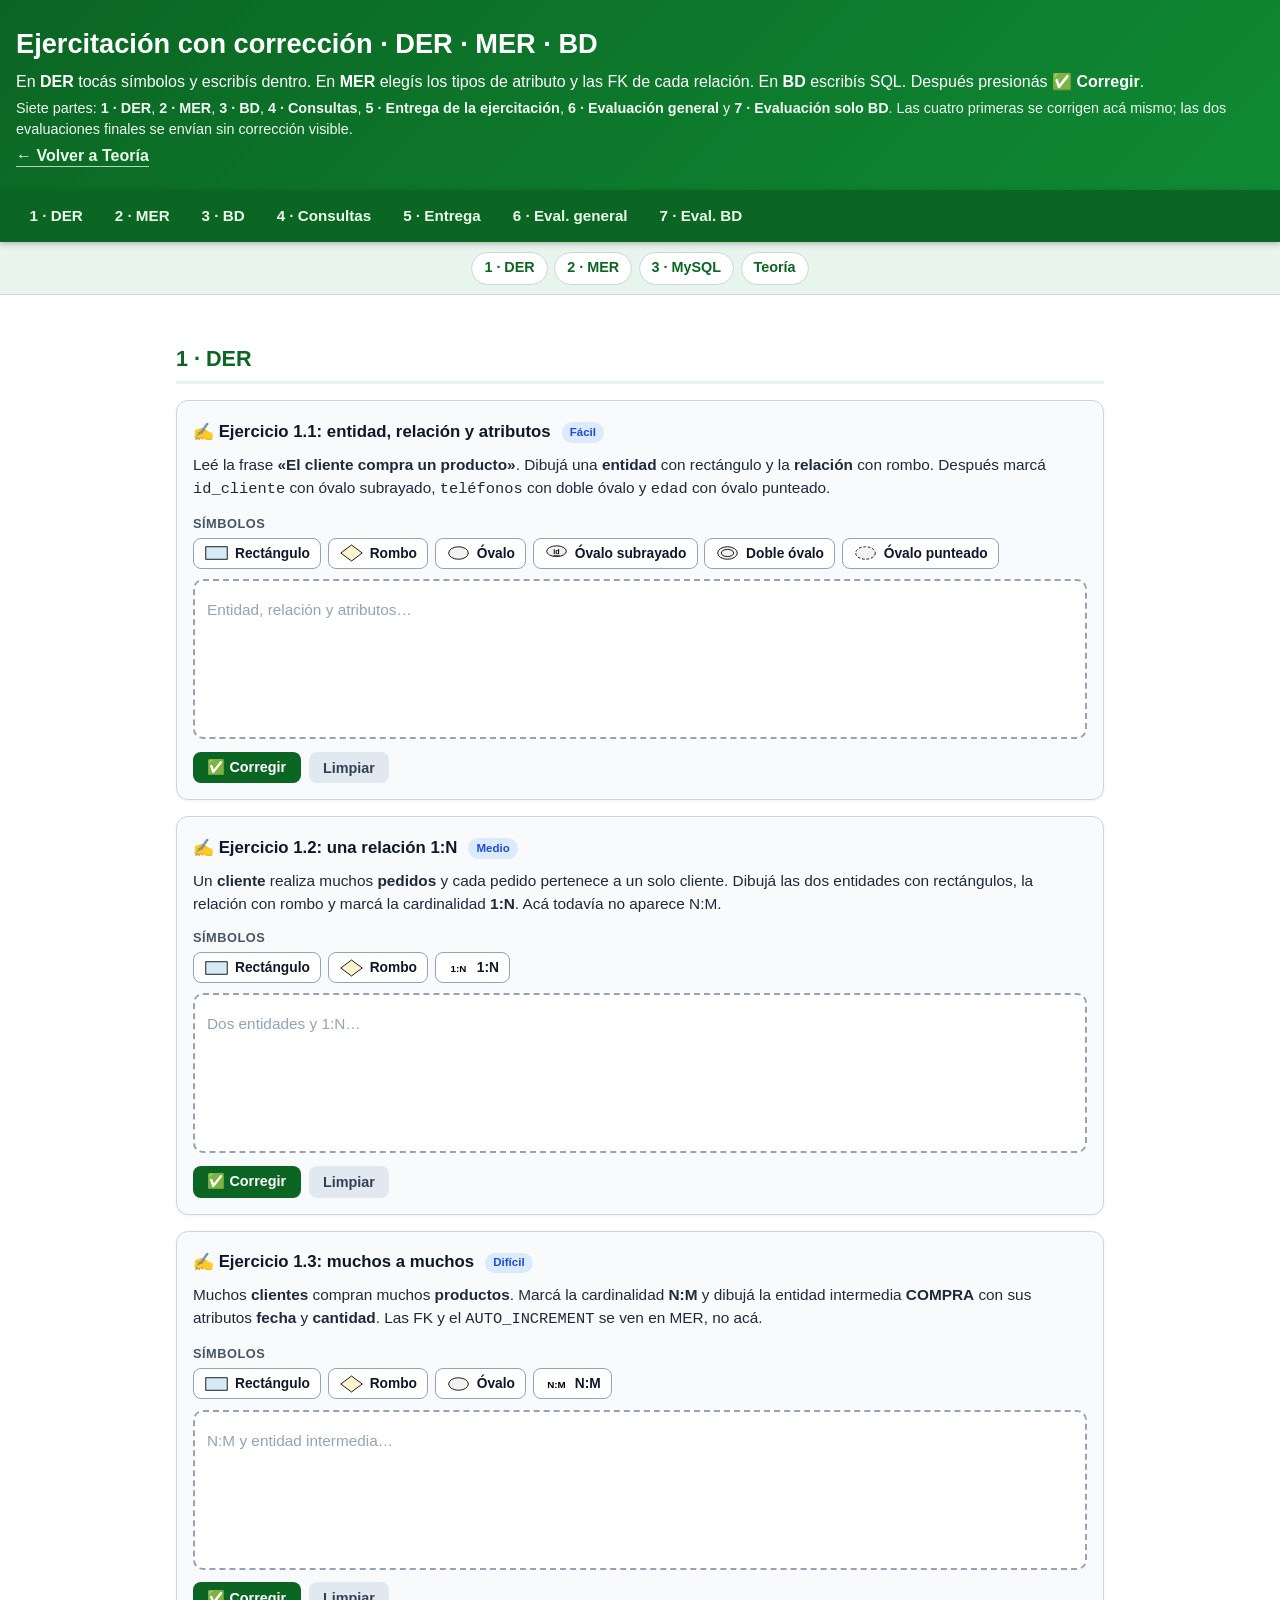
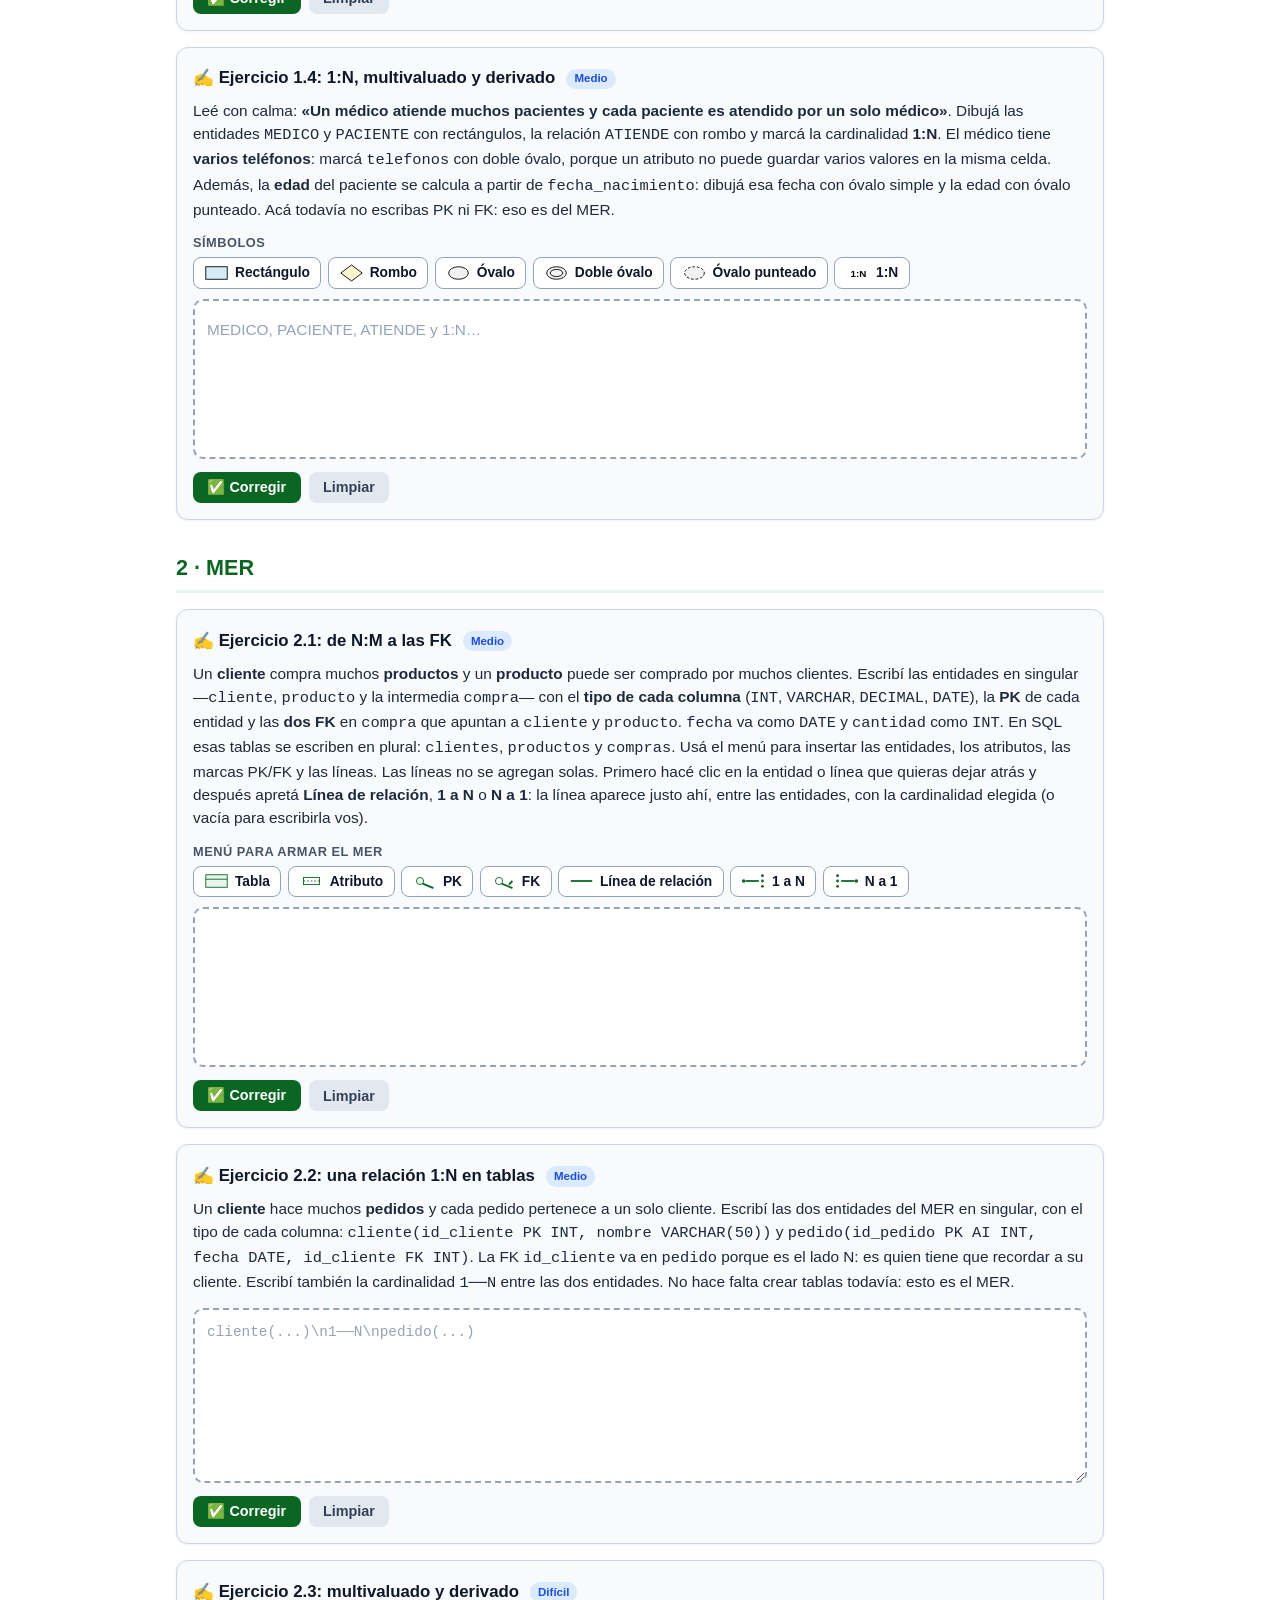
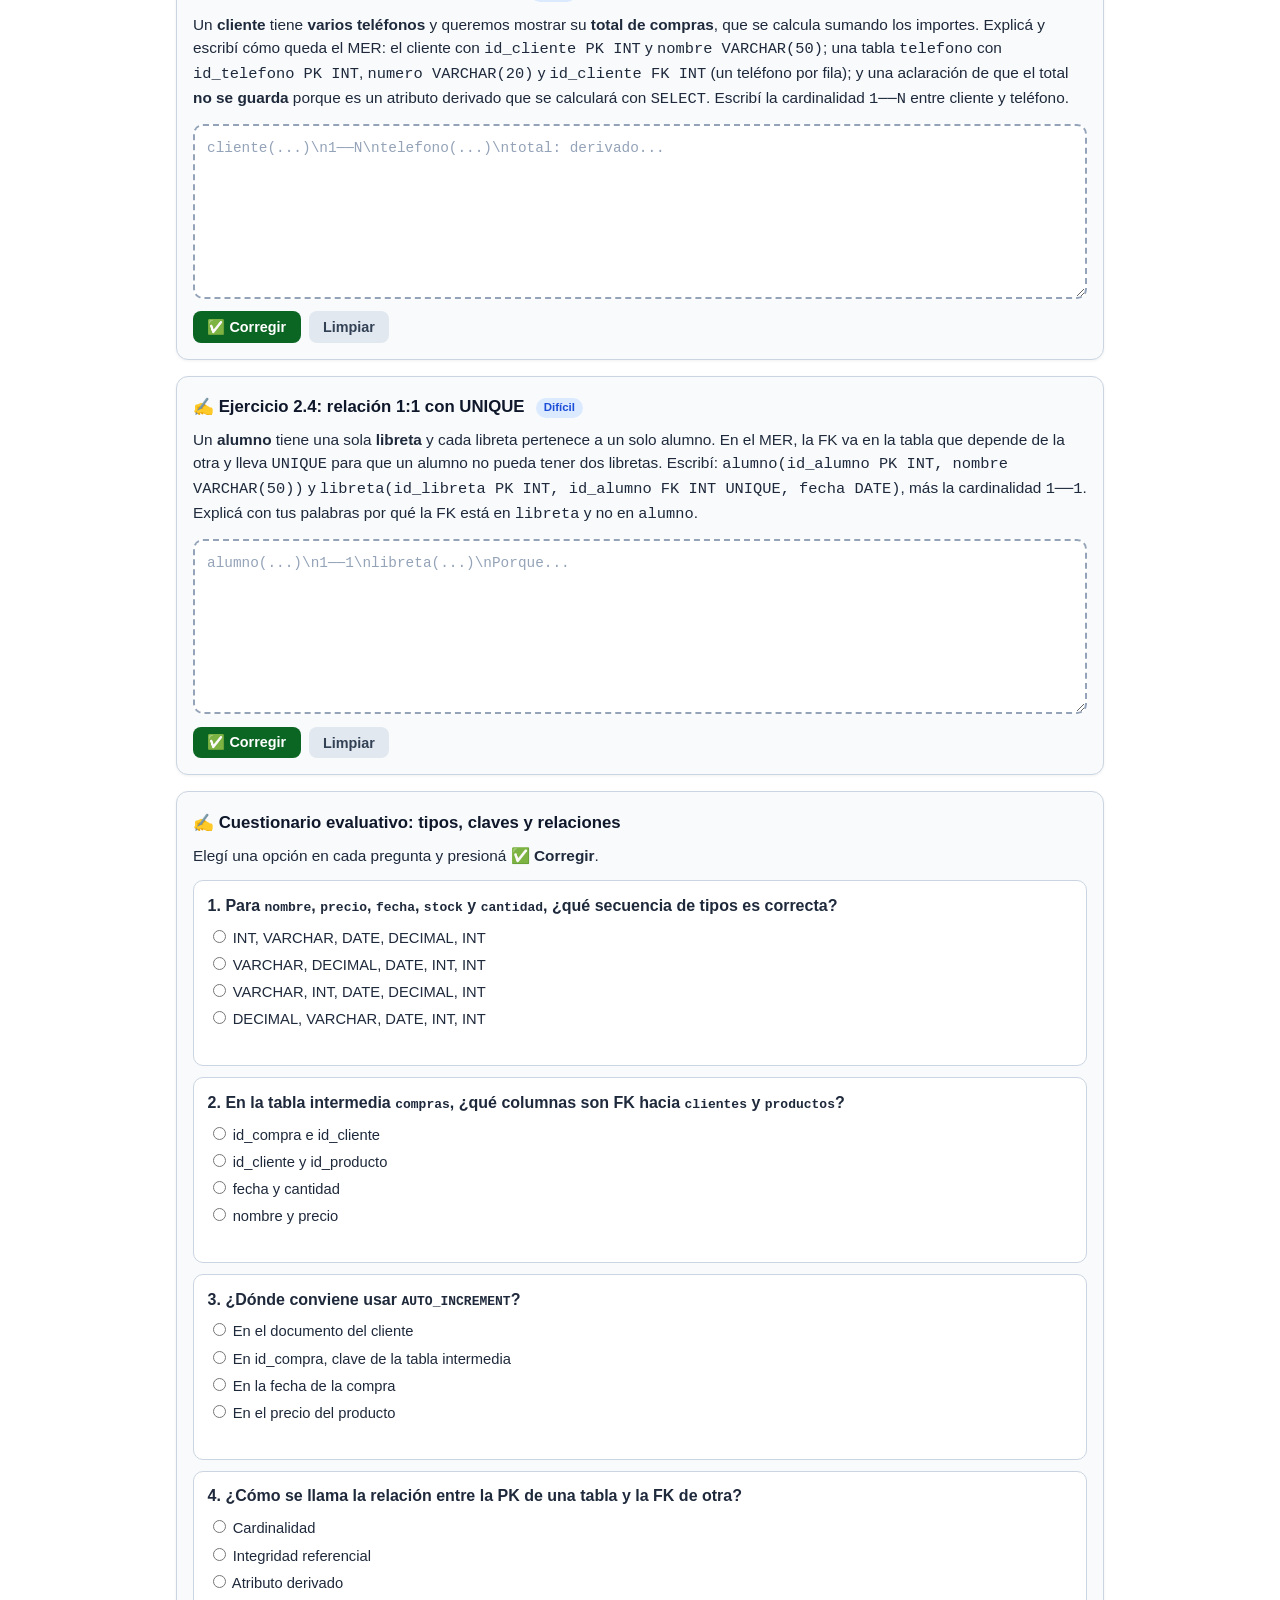
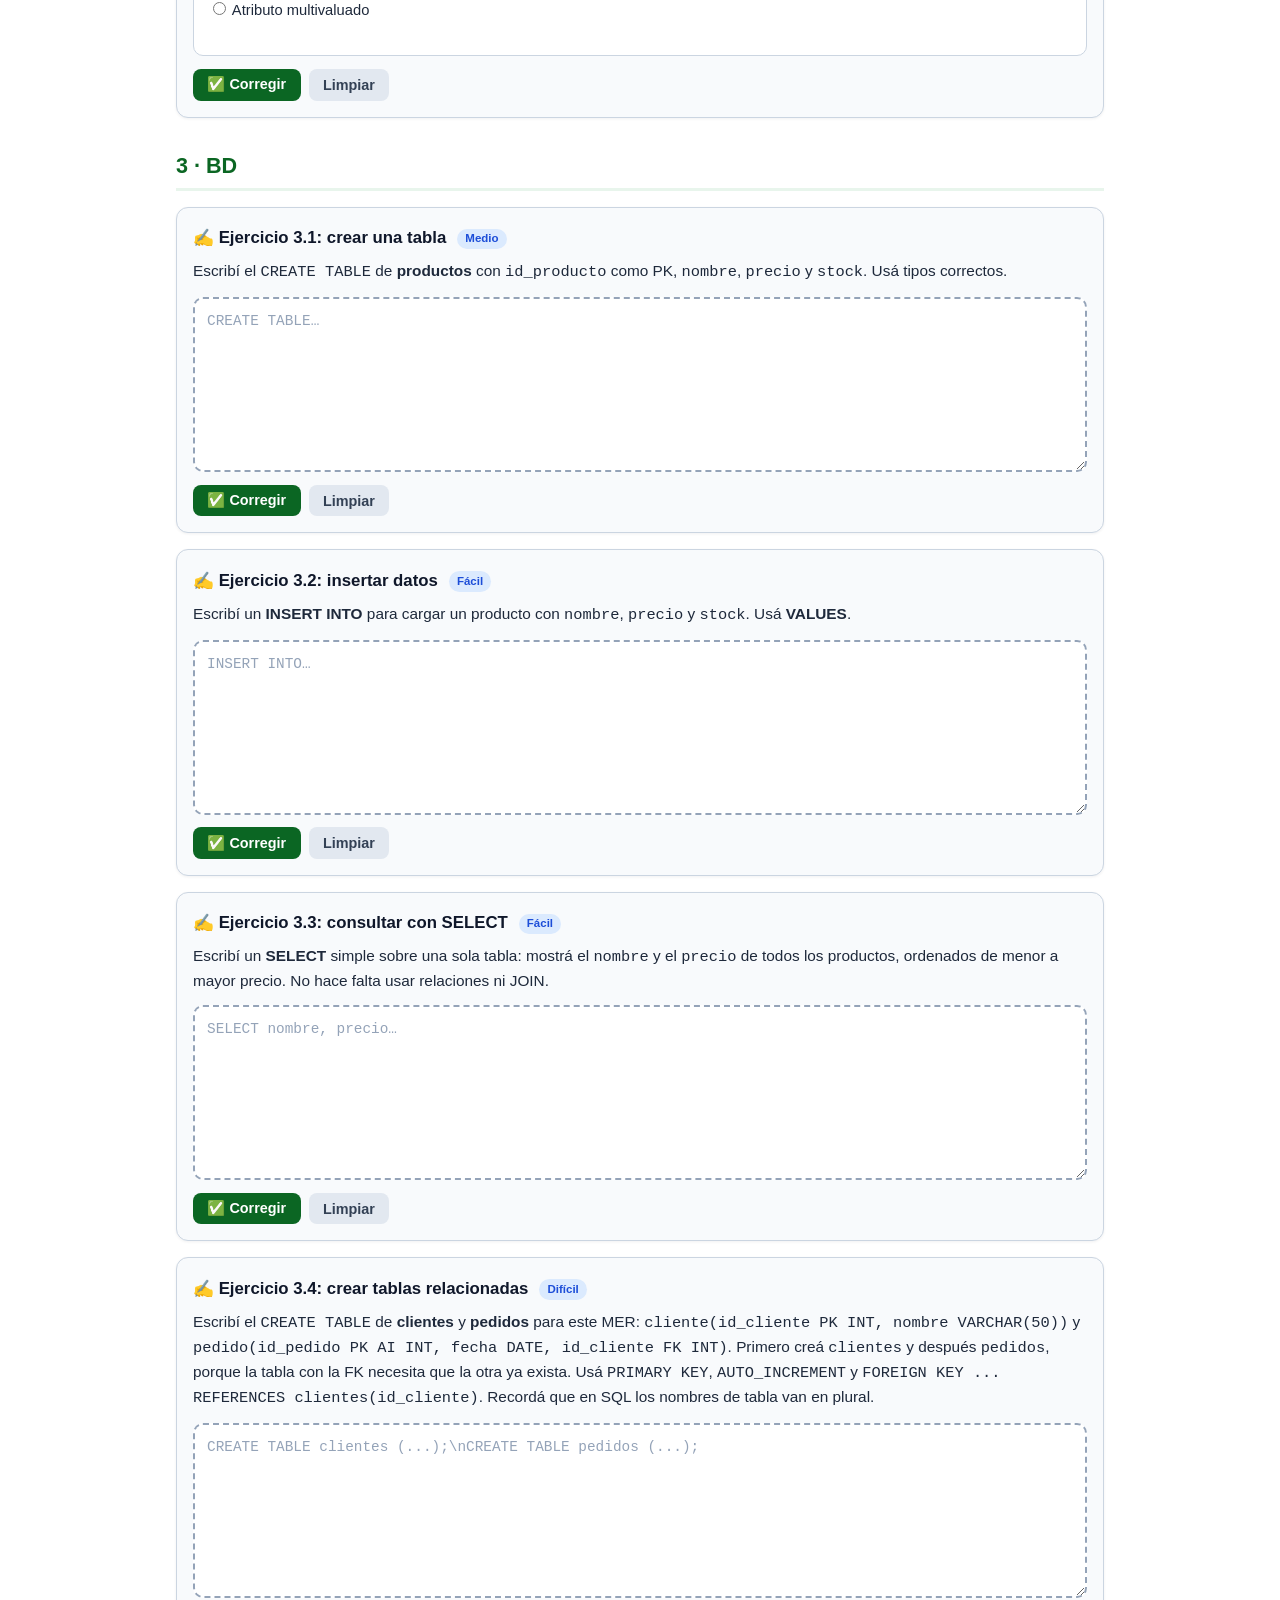
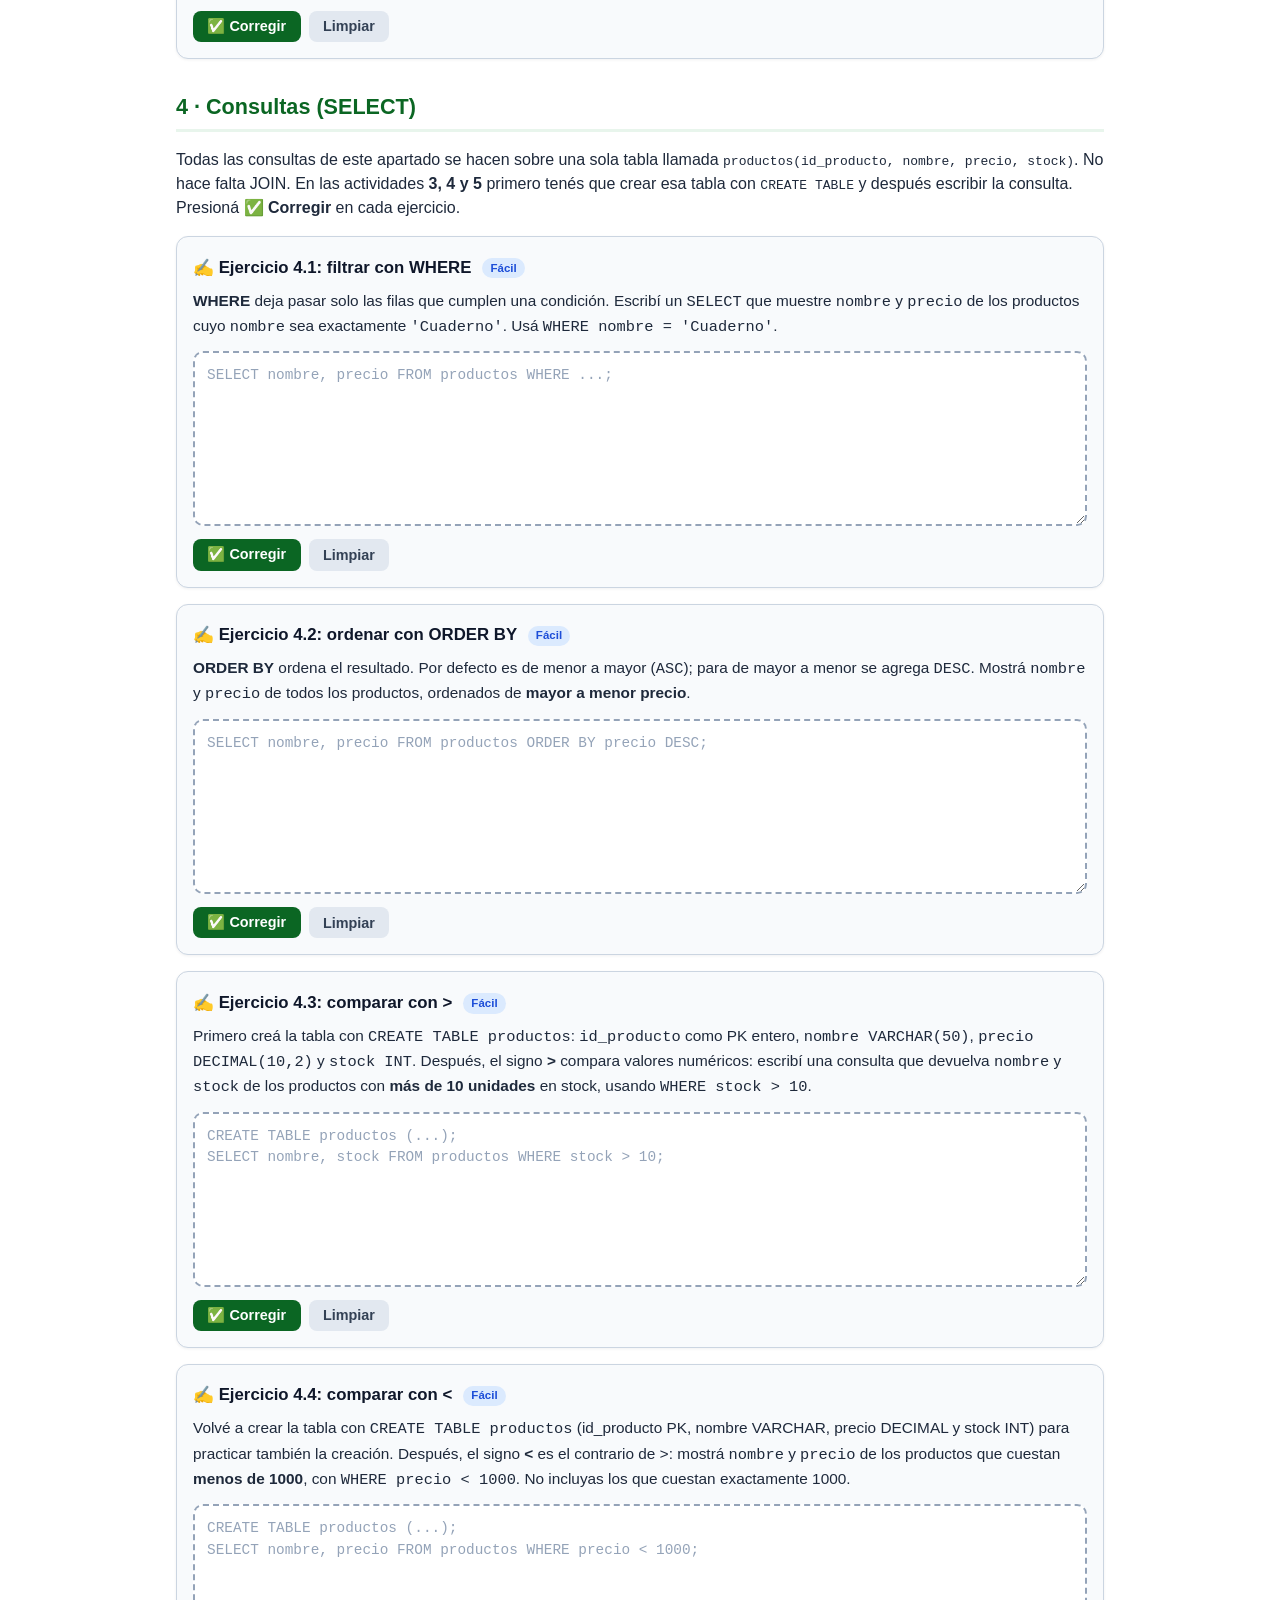
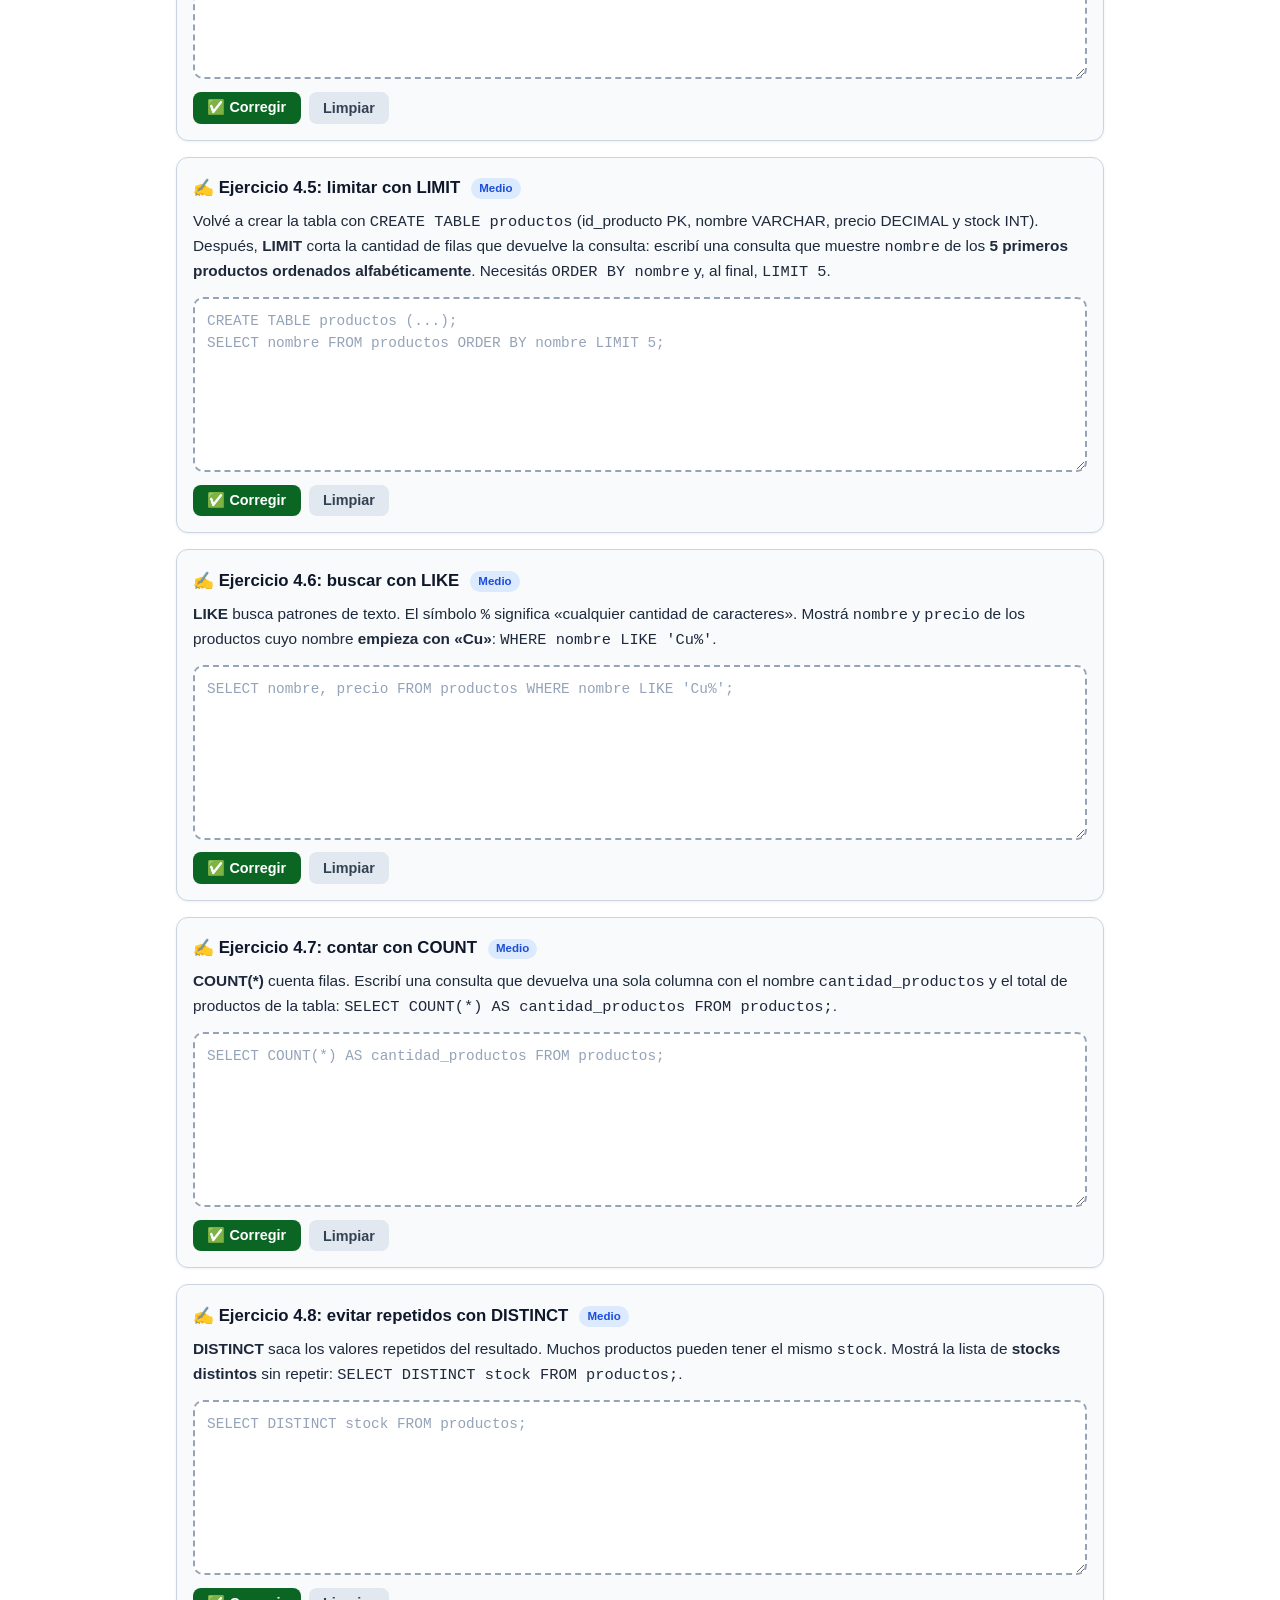
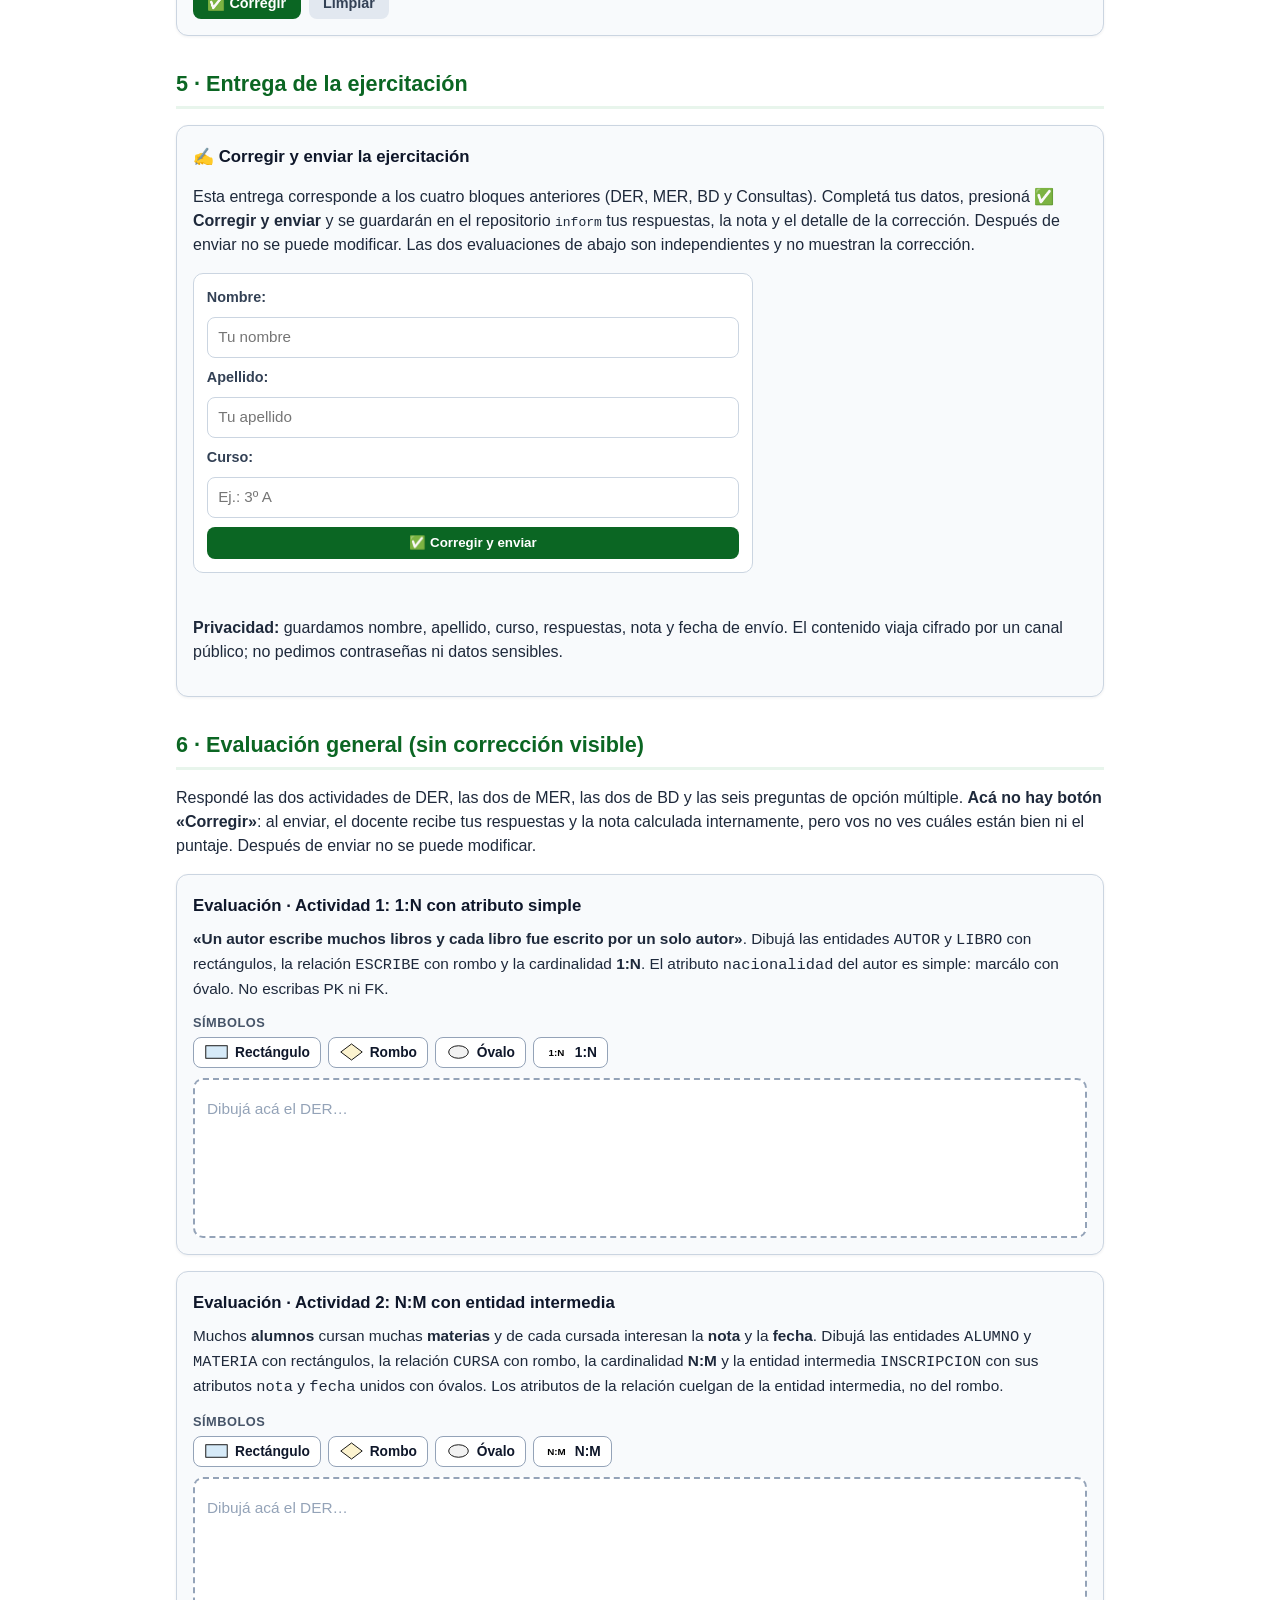
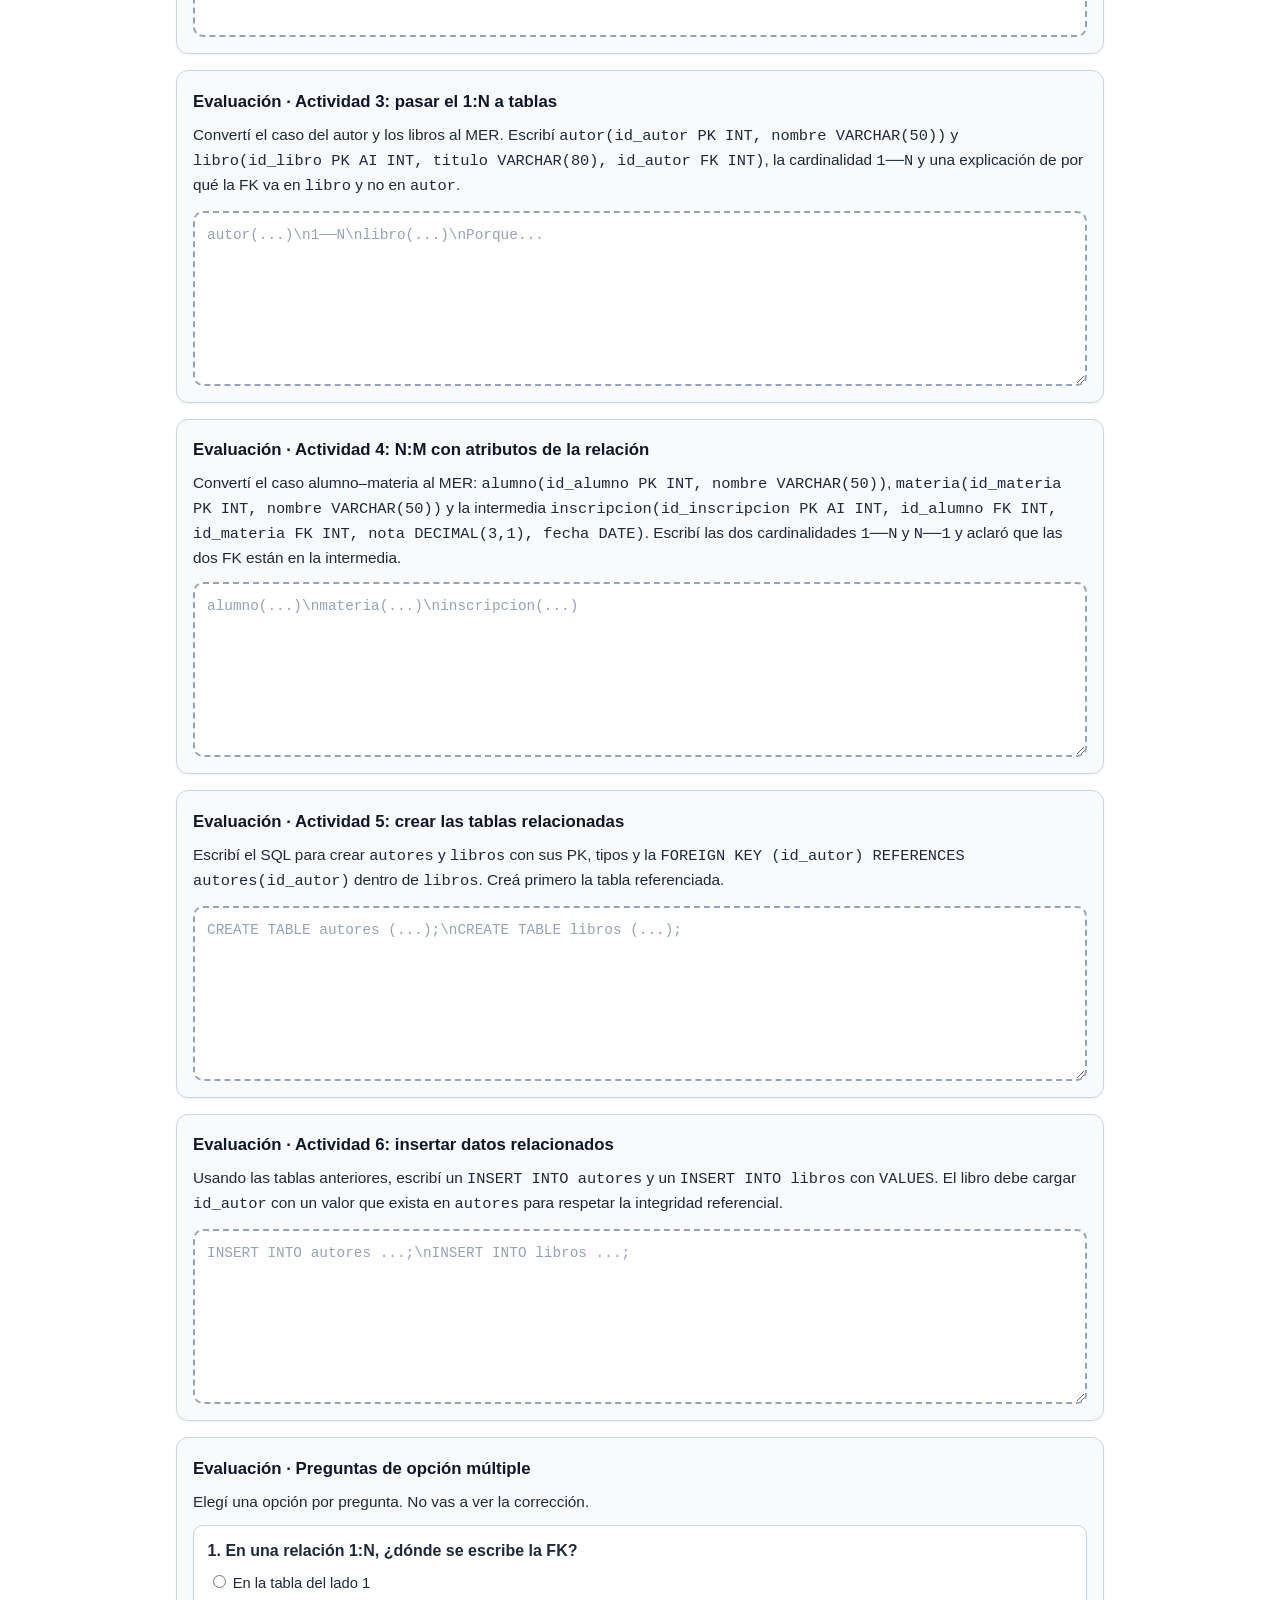
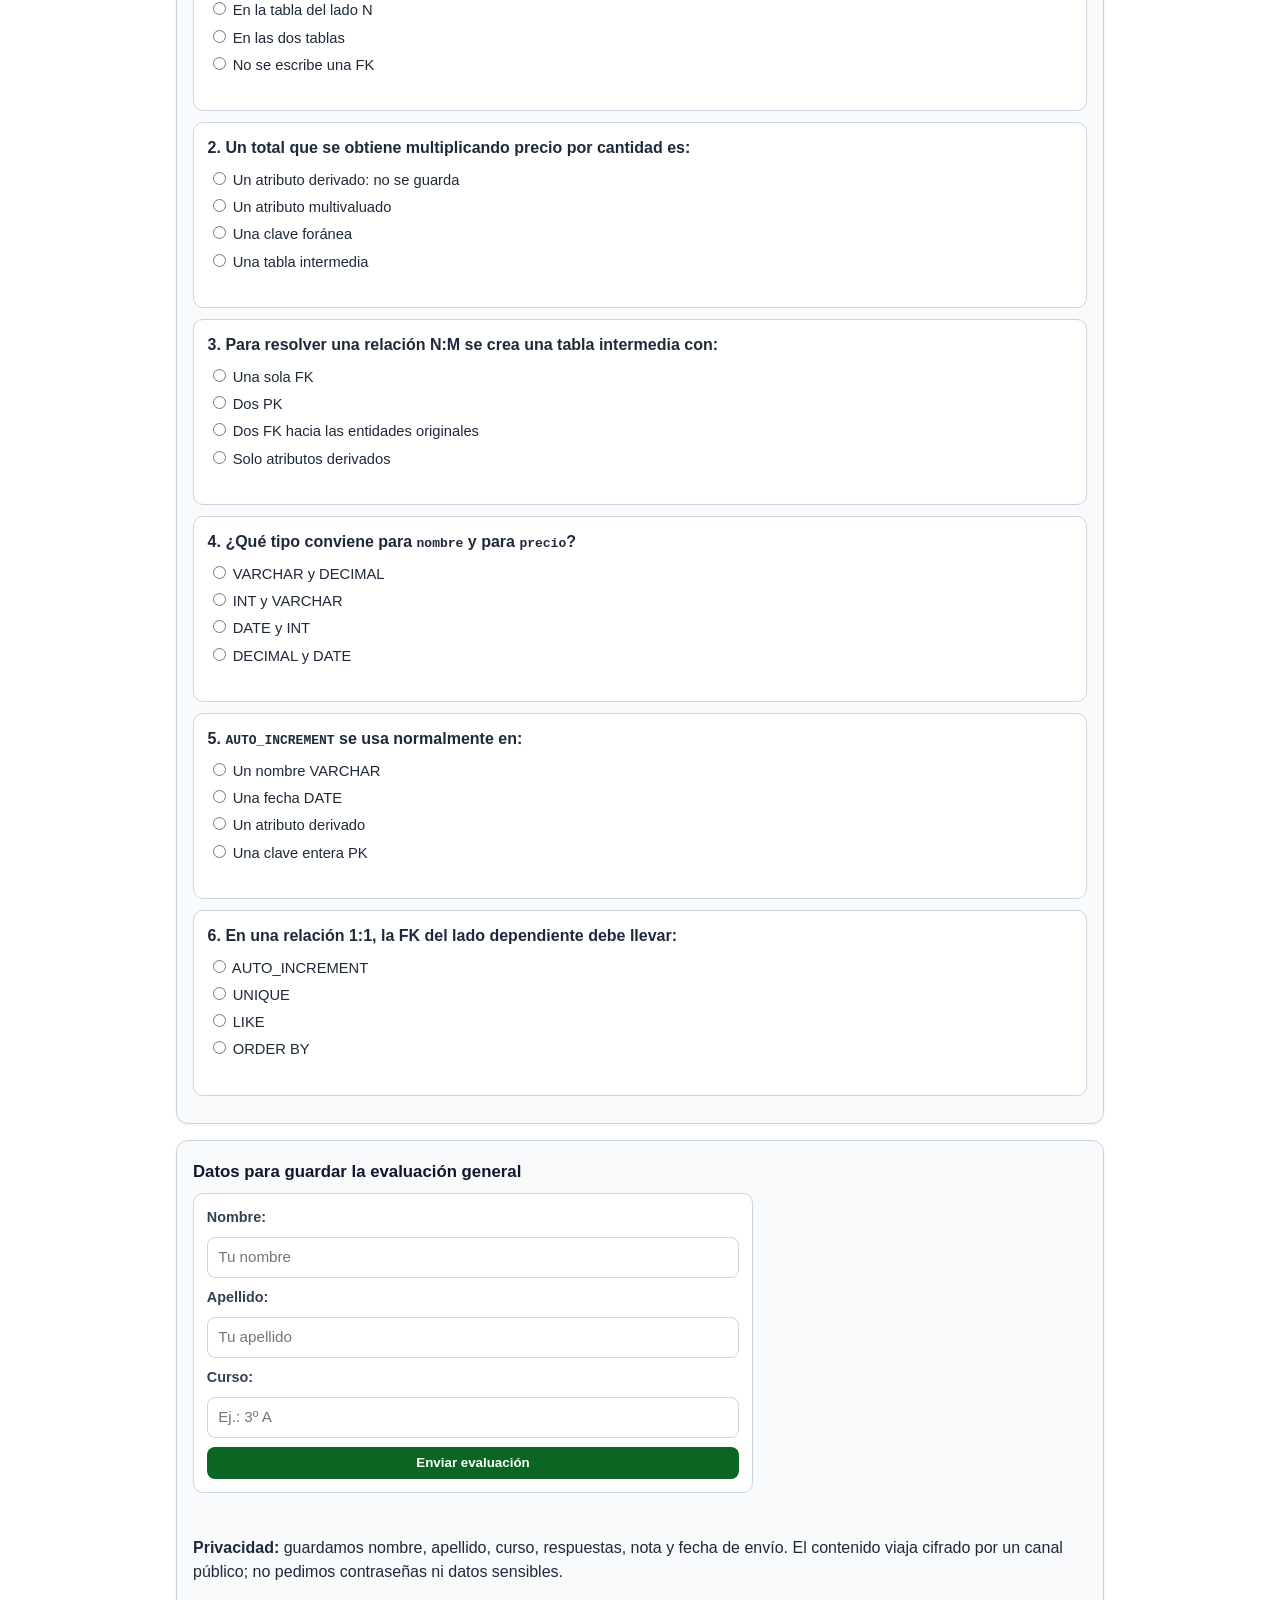
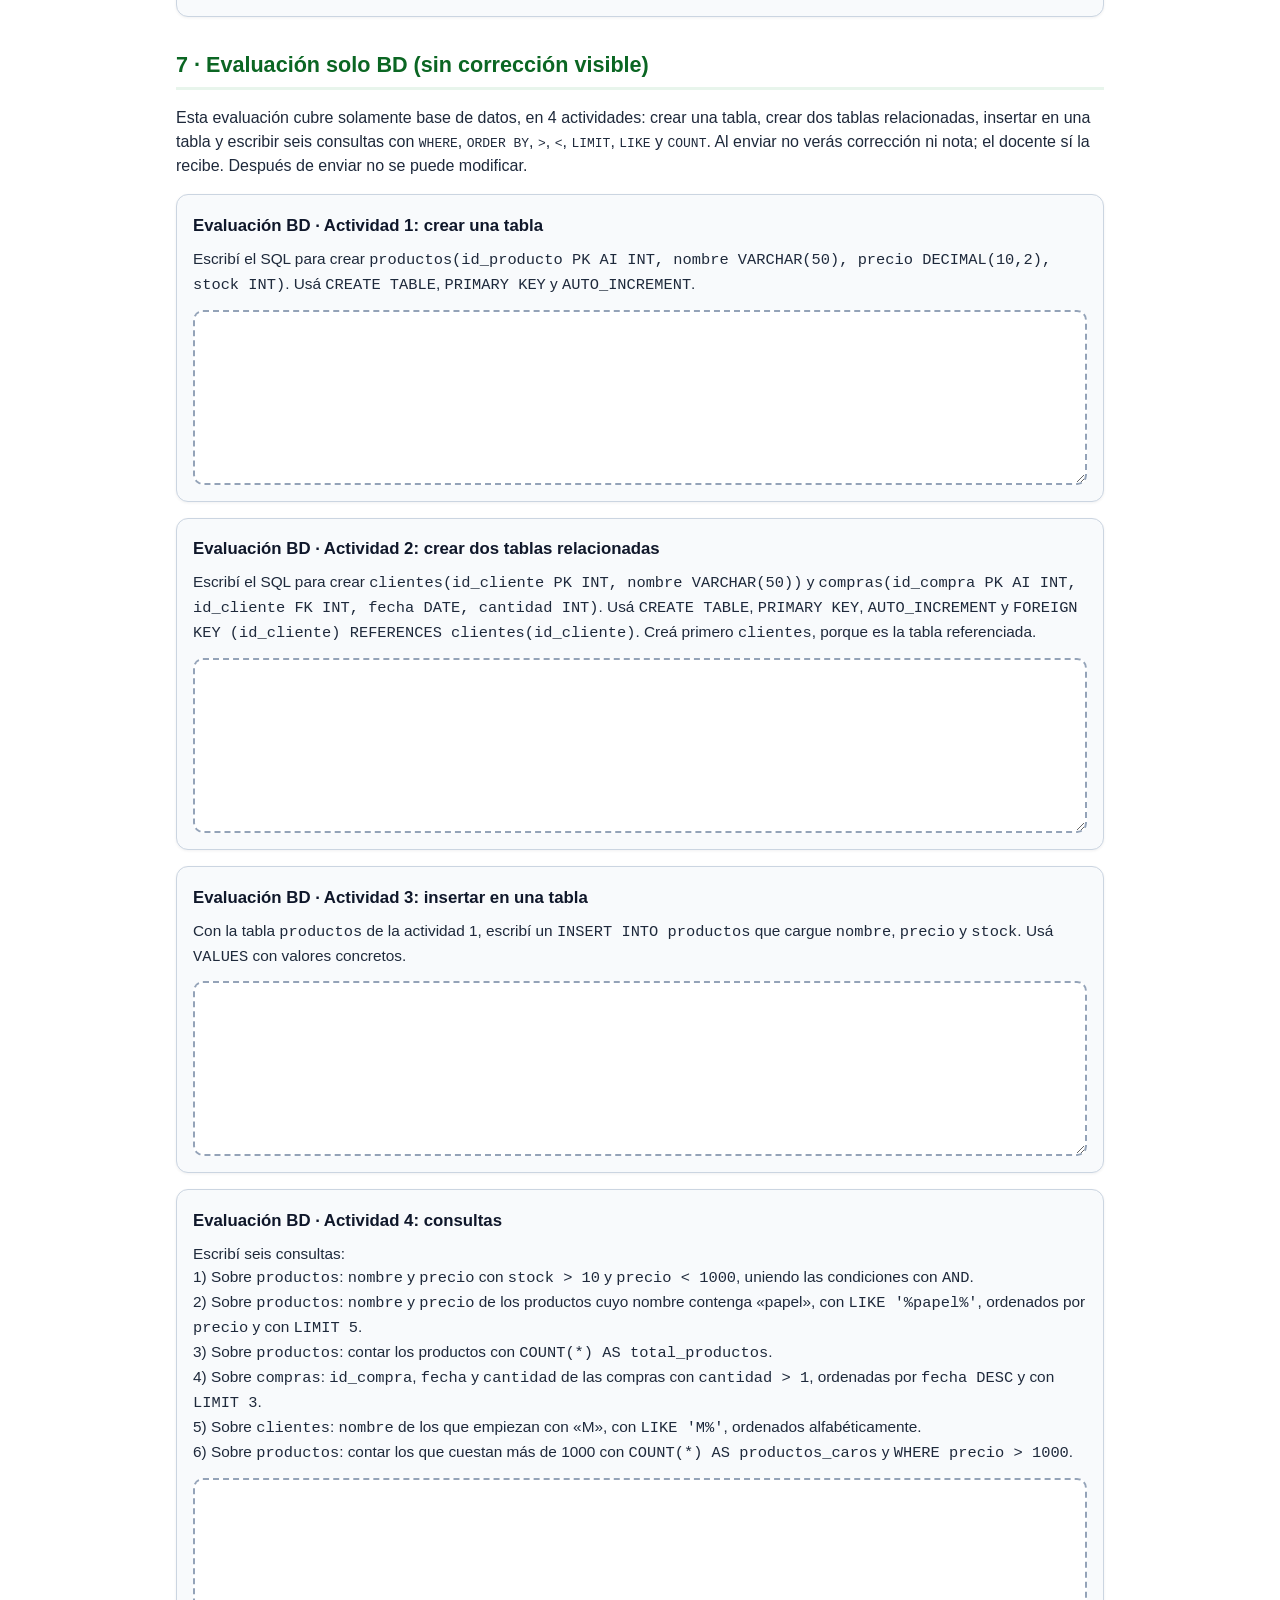
==== commit 126da9db: "Ampliar consultas de evaluacion BD y quitar placeholders" ====
--- a/index.html
+++ b/index.html
@@ -909,7 +909,7 @@
 <section id="evaluacion-bd">
   <h2 class="seccion">7 · Evaluación solo BD (sin corrección visible)</h2>
   <p>Esta evaluación cubre solamente base de datos, en 4 actividades: crear una tabla, crear dos
-  tablas relacionadas, insertar en una tabla y escribir consultas con <code>WHERE</code>,
+  tablas relacionadas, insertar en una tabla y escribir seis consultas con <code>WHERE</code>,
   <code>ORDER BY</code>, <code>&gt;</code>, <code>&lt;</code>, <code>LIMIT</code>,
   <code>LIKE</code> y <code>COUNT</code>. Al enviar no verás corrección ni nota; el docente sí la
   recibe. Después de enviar no se puede modificar.</p>
@@ -921,7 +921,7 @@
       precio DECIMAL(10,2), stock INT)</code>. Usá <code>CREATE TABLE</code>,
       <code>PRIMARY KEY</code> y <code>AUTO_INCREMENT</code>.
     </p>
-    <textarea class="respuesta" spellcheck="false" placeholder="CREATE TABLE productos (...);"></textarea>
+    <textarea class="respuesta" spellcheck="false"></textarea>
   </article>
 
   <article class="ejercicio" data-id="evbd-relacionadas">
@@ -933,7 +933,7 @@
       <code>FOREIGN KEY (id_cliente) REFERENCES clientes(id_cliente)</code>. Creá primero
       <code>clientes</code>, porque es la tabla referenciada.
     </p>
-    <textarea class="respuesta" spellcheck="false" placeholder="CREATE TABLE clientes (...);\nCREATE TABLE compras (...);"></textarea>
+    <textarea class="respuesta" spellcheck="false"></textarea>
   </article>
 
   <article class="ejercicio" data-id="evbd-insertar">
@@ -943,21 +943,30 @@
       <code>INSERT INTO productos</code> que cargue <code>nombre</code>, <code>precio</code> y
       <code>stock</code>. Usá <code>VALUES</code> con valores concretos.
     </p>
-    <textarea class="respuesta" spellcheck="false" placeholder="INSERT INTO productos (nombre, precio, stock) VALUES (...);"></textarea>
+    <textarea class="respuesta" spellcheck="false"></textarea>
   </article>
 
   <article class="ejercicio" data-id="evbd-consultas">
     <h3>Evaluación BD · Actividad 4: consultas</h3>
     <p class="consigna">
-      Escribí tres consultas sobre <code>productos</code>:<br>
-      1) <code>nombre</code> y <code>precio</code> con <code>stock &gt; 10</code> y
-      <code>precio &lt; 1000</code>, uniendo las condiciones con <code>AND</code>.<br>
-      2) <code>nombre</code> y <code>precio</code> de los productos cuyo nombre contenga
-      «papel», con <code>LIKE '%papel%'</code>, ordenados por <code>precio</code> y con
-      <code>LIMIT 5</code>.<br>
-      3) Contar los productos con <code>COUNT(*) AS total_productos</code>.
-    </p>
-    <textarea class="respuesta" spellcheck="false" placeholder="SELECT nombre, precio FROM productos WHERE stock > 10 AND precio < 1000;&#10;SELECT nombre, precio FROM productos WHERE nombre LIKE '%papel%' ORDER BY precio LIMIT 5;&#10;SELECT COUNT(*) AS total_productos FROM productos;"></textarea>
+      Escribí seis consultas:<br>
+      1) Sobre <code>productos</code>: <code>nombre</code> y <code>precio</code> con
+      <code>stock &gt; 10</code> y <code>precio &lt; 1000</code>, uniendo las condiciones con
+      <code>AND</code>.<br>
+      2) Sobre <code>productos</code>: <code>nombre</code> y <code>precio</code> de los productos
+      cuyo nombre contenga «papel», con <code>LIKE '%papel%'</code>, ordenados por
+      <code>precio</code> y con <code>LIMIT 5</code>.<br>
+      3) Sobre <code>productos</code>: contar los productos con
+      <code>COUNT(*) AS total_productos</code>.<br>
+      4) Sobre <code>compras</code>: <code>id_compra</code>, <code>fecha</code> y
+      <code>cantidad</code> de las compras con <code>cantidad &gt; 1</code>, ordenadas por
+      <code>fecha DESC</code> y con <code>LIMIT 3</code>.<br>
+      5) Sobre <code>clientes</code>: <code>nombre</code> de los que empiezan con «M», con
+      <code>LIKE 'M%'</code>, ordenados alfabéticamente.<br>
+      6) Sobre <code>productos</code>: contar los que cuestan más de 1000 con
+      <code>COUNT(*) AS productos_caros</code> y <code>WHERE precio &gt; 1000</code>.
+    </p>
+    <textarea class="respuesta" spellcheck="false"></textarea>
   </article>
 
   <article class="ejercicio">
@@ -1344,7 +1353,13 @@
     { d:'Busca con LIKE %papel%', f:c => /\blike\s+'%papel%'/.test(c.t) },
     { d:'Ordena por precio', f:c => /order\s+by\s+precio/.test(c.t) },
     { d:'Limita a 5 filas', f:c => /\blimit\s+5\b/.test(c.t) },
-    { d:'Cuenta con COUNT(*) AS total_productos', f:c => /count\s*\(\s*\*\s*\)\s+as\s+total_productos/.test(c.t) }
+    { d:'Cuenta con COUNT(*) AS total_productos', f:c => /count\s*\(\s*\*\s*\)\s+as\s+total_productos/.test(c.t) },
+    { d:'Consulta compras con cantidad > 1', f:c => /\bfrom\s+compras\b/.test(c.t) && /\bwhere\s+cantidad\s*>\s*1/.test(c.t) },
+    { d:'Muestra id_compra, fecha y cantidad', f:c => c.t.includes('id_compra') && c.t.includes('fecha') && c.t.includes('cantidad') },
+    { d:'Ordena compras por fecha DESC y limita a 3', f:c => /order\s+by\s+fecha/.test(c.t) && /\bdesc\b/.test(c.t) && /\blimit\s+3\b/.test(c.t) },
+    { d:'Consulta clientes con LIKE M%', f:c => /\bfrom\s+clientes\b/.test(c.t) && /\blike\s+'m%'/i.test(c.t) },
+    { d:'Ordena clientes por nombre', f:c => /order\s+by\s+nombre/.test(c.t) },
+    { d:'Cuenta productos caros con COUNT(*) AS productos_caros', f:c => /count\s*\(\s*\*\s*\)\s+as\s+productos_caros/.test(c.t) && /\bwhere\s+precio\s*>\s*1000/.test(c.t) }
   ]}
 };
 
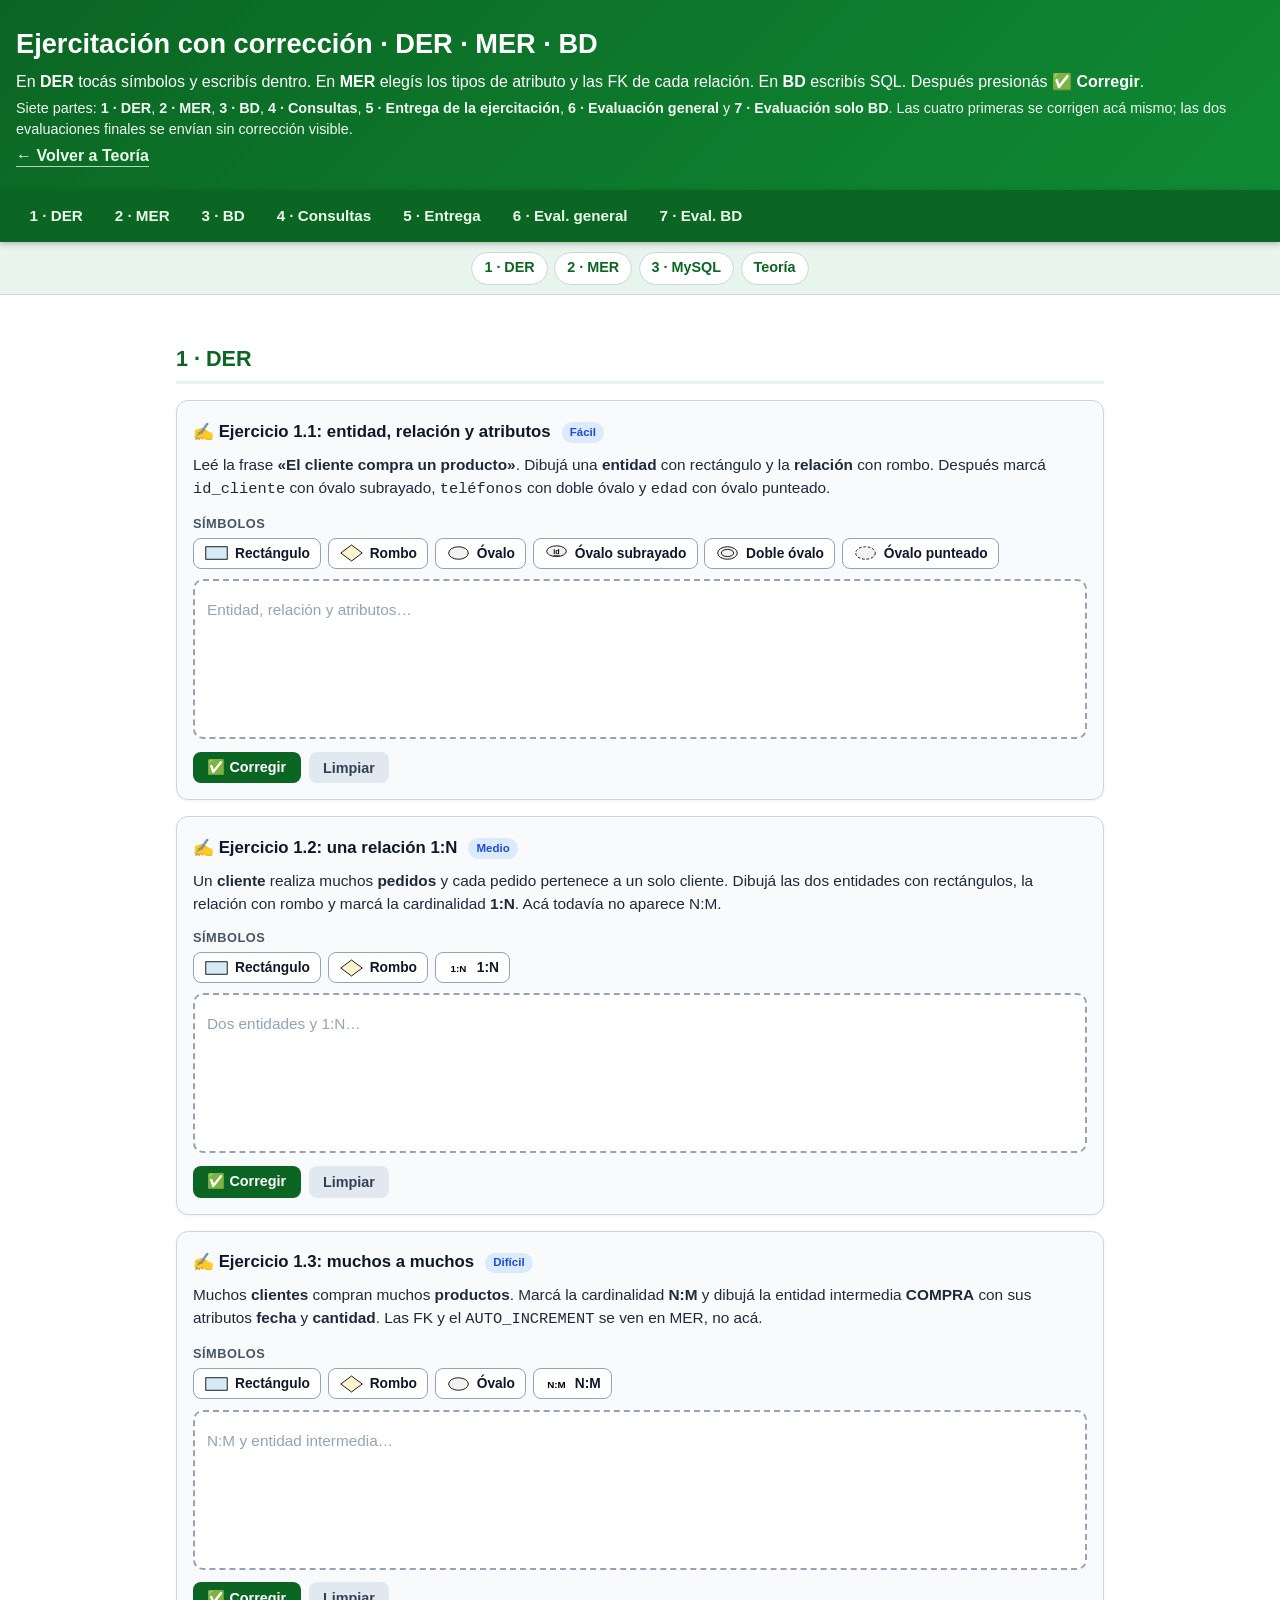
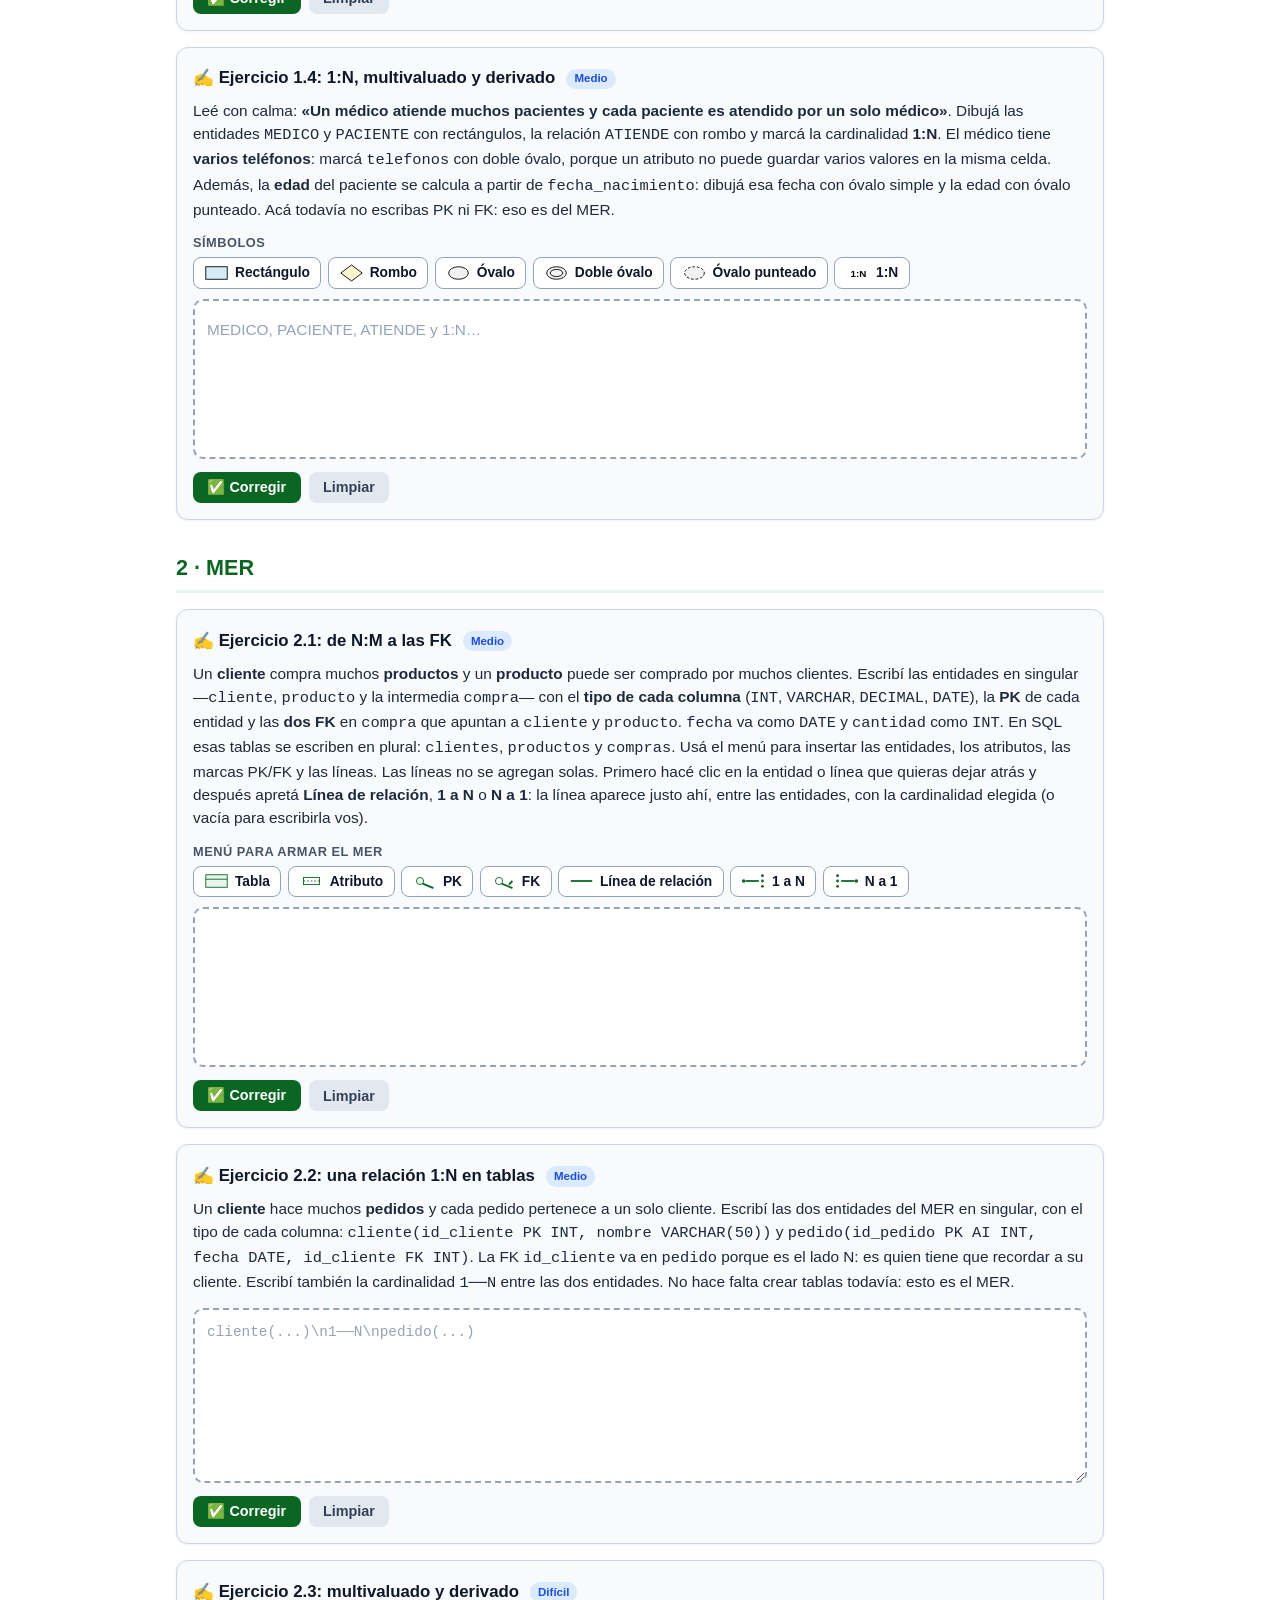
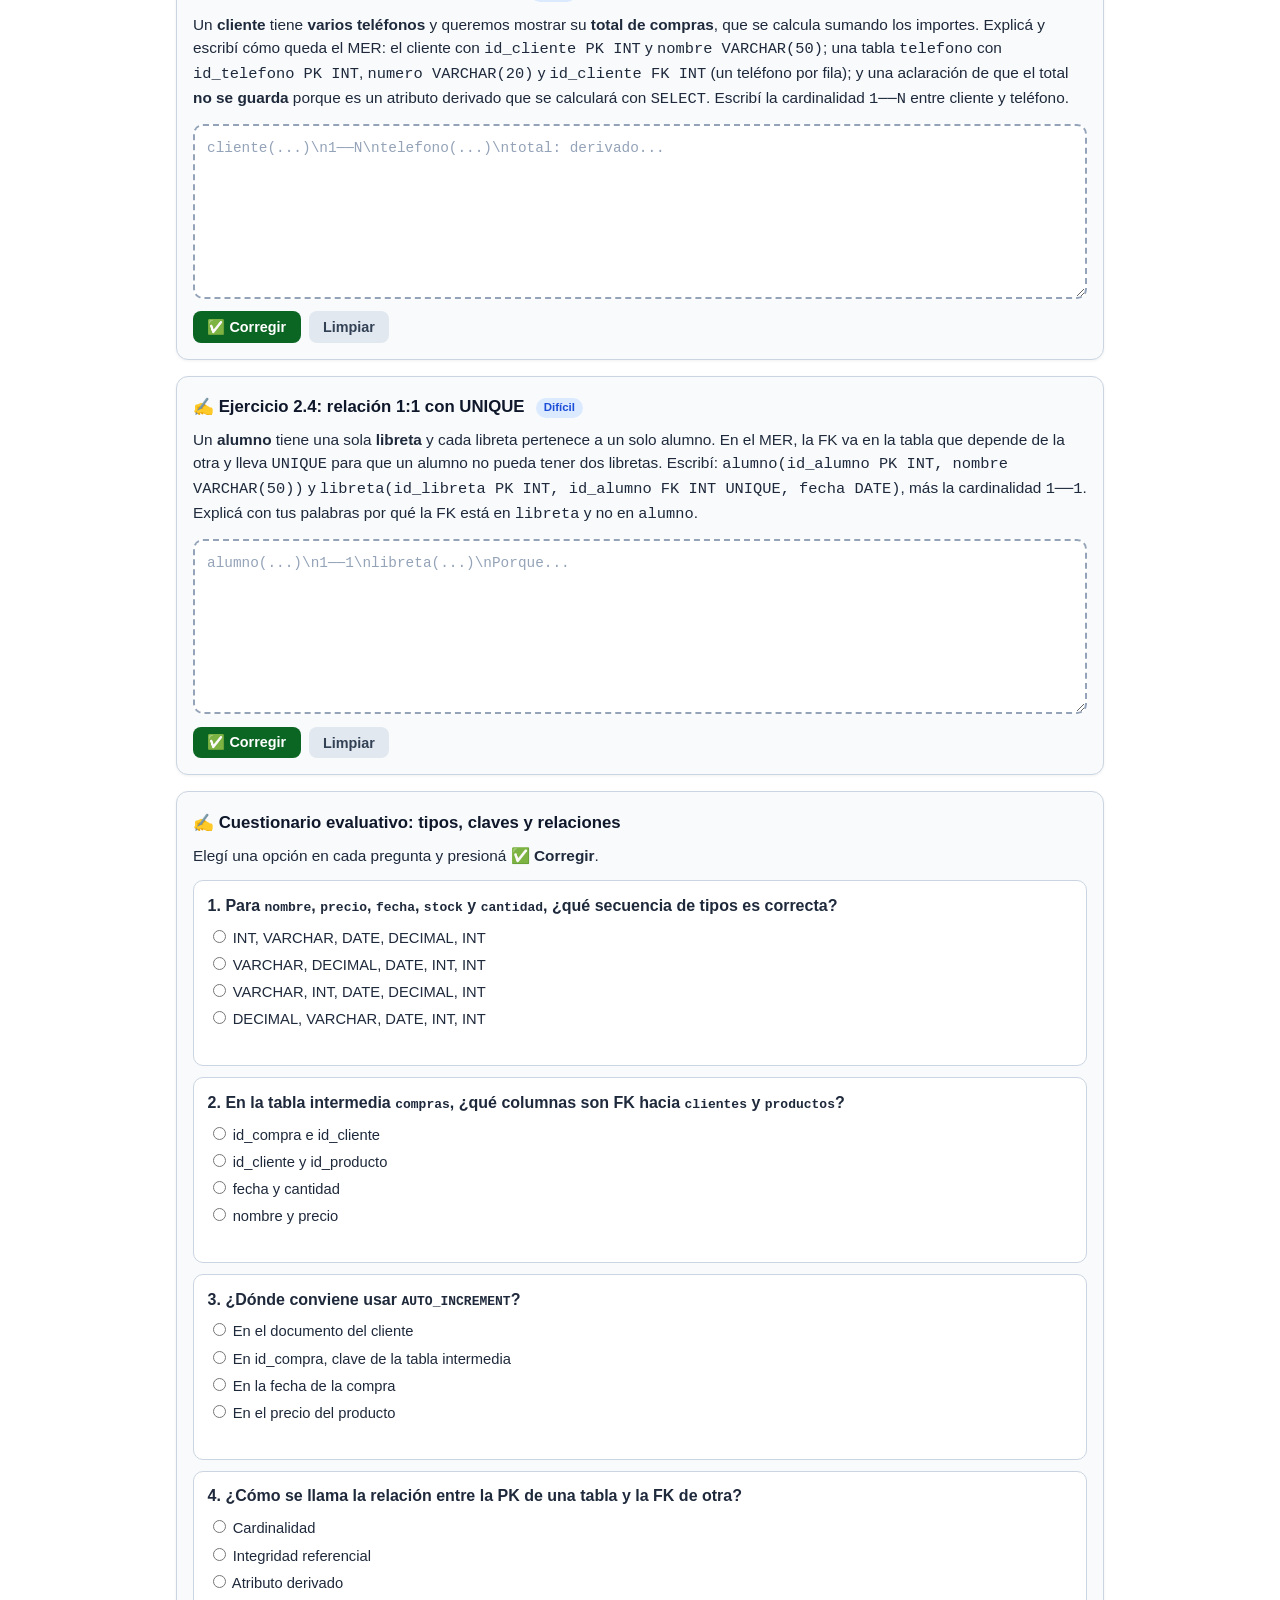
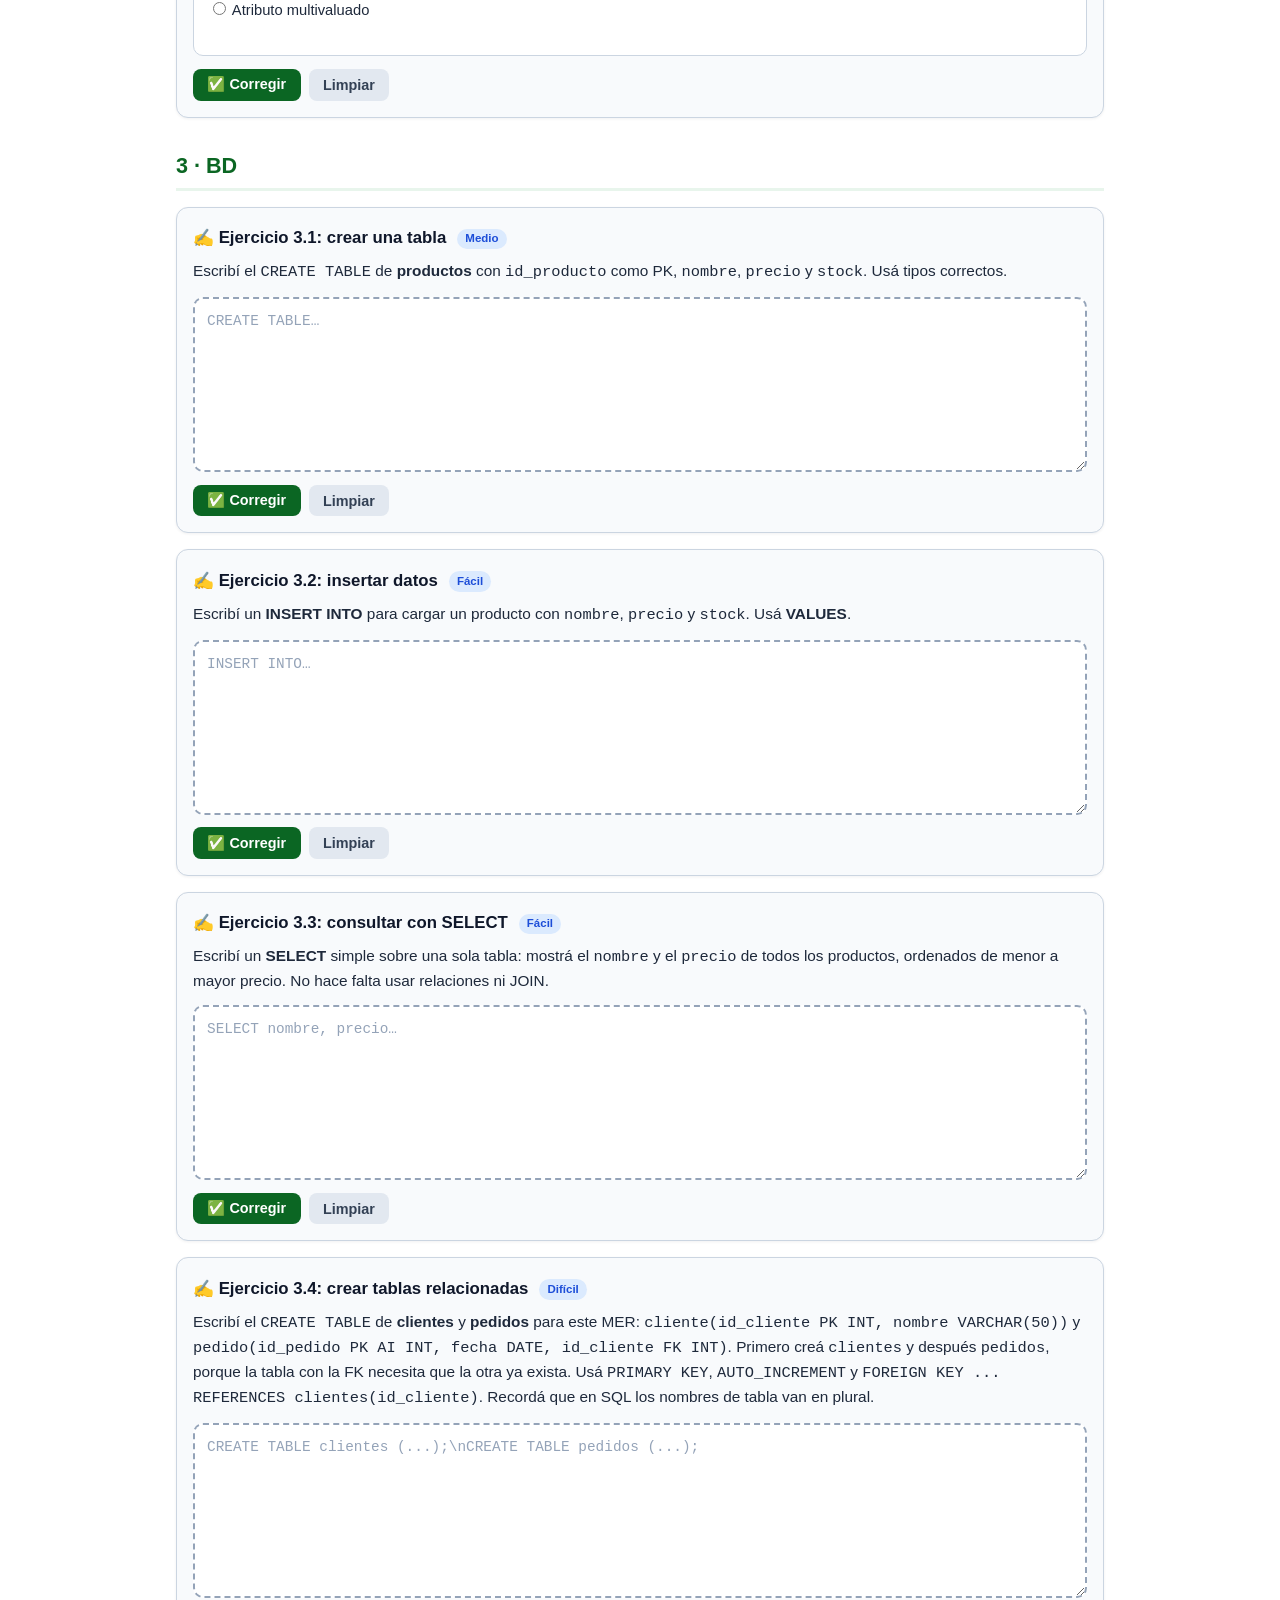
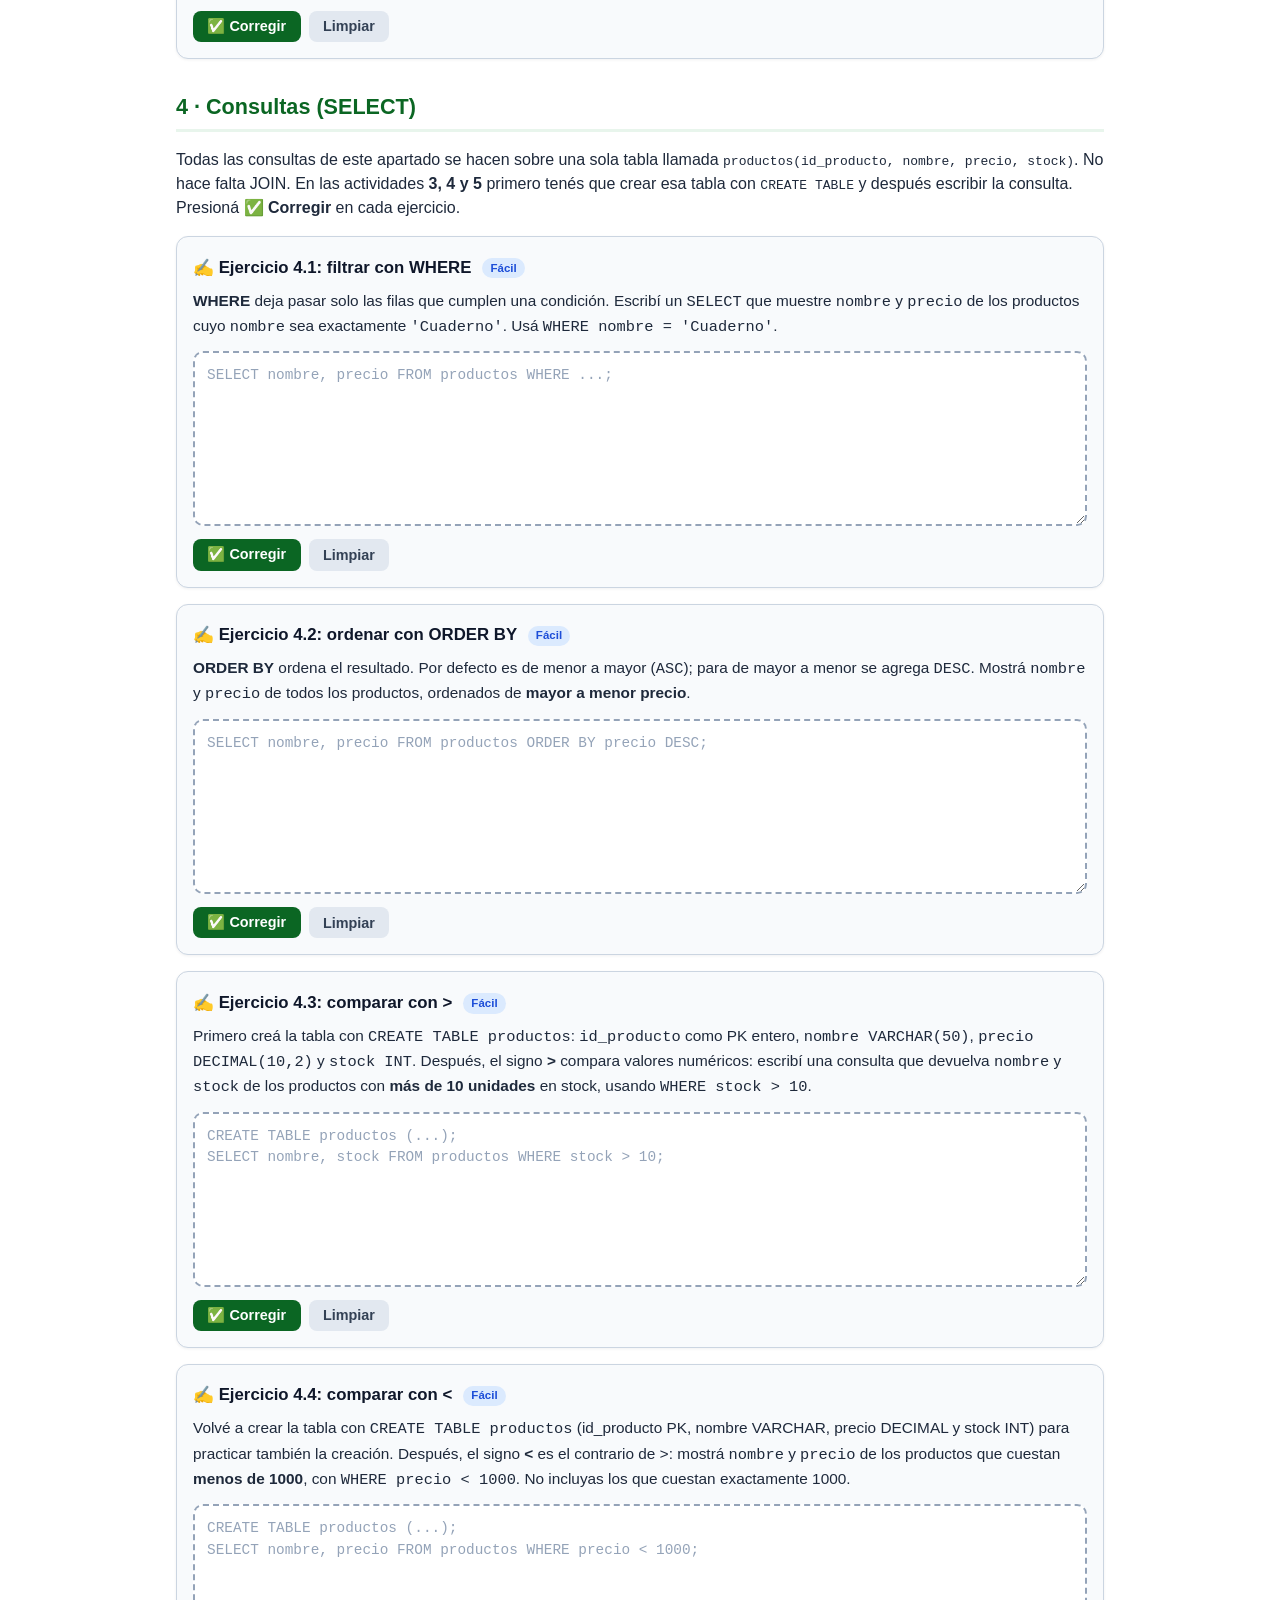
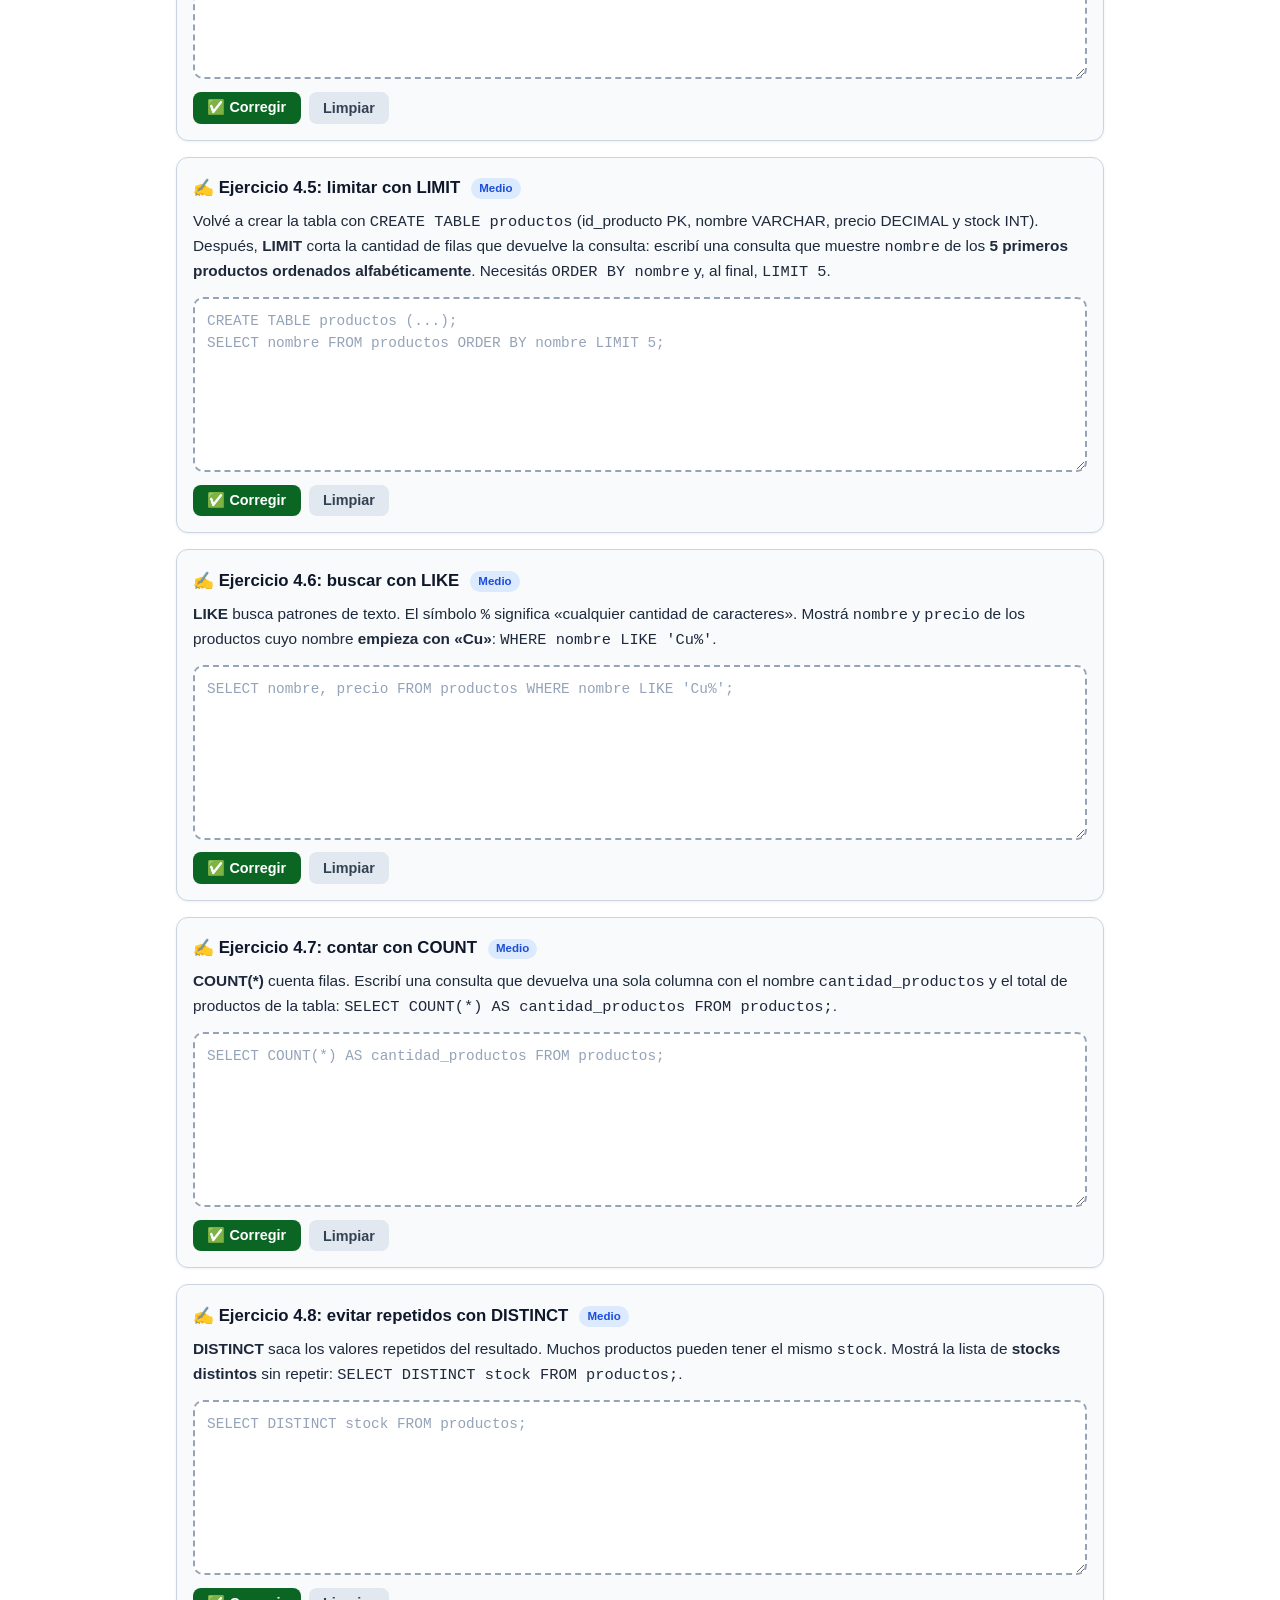
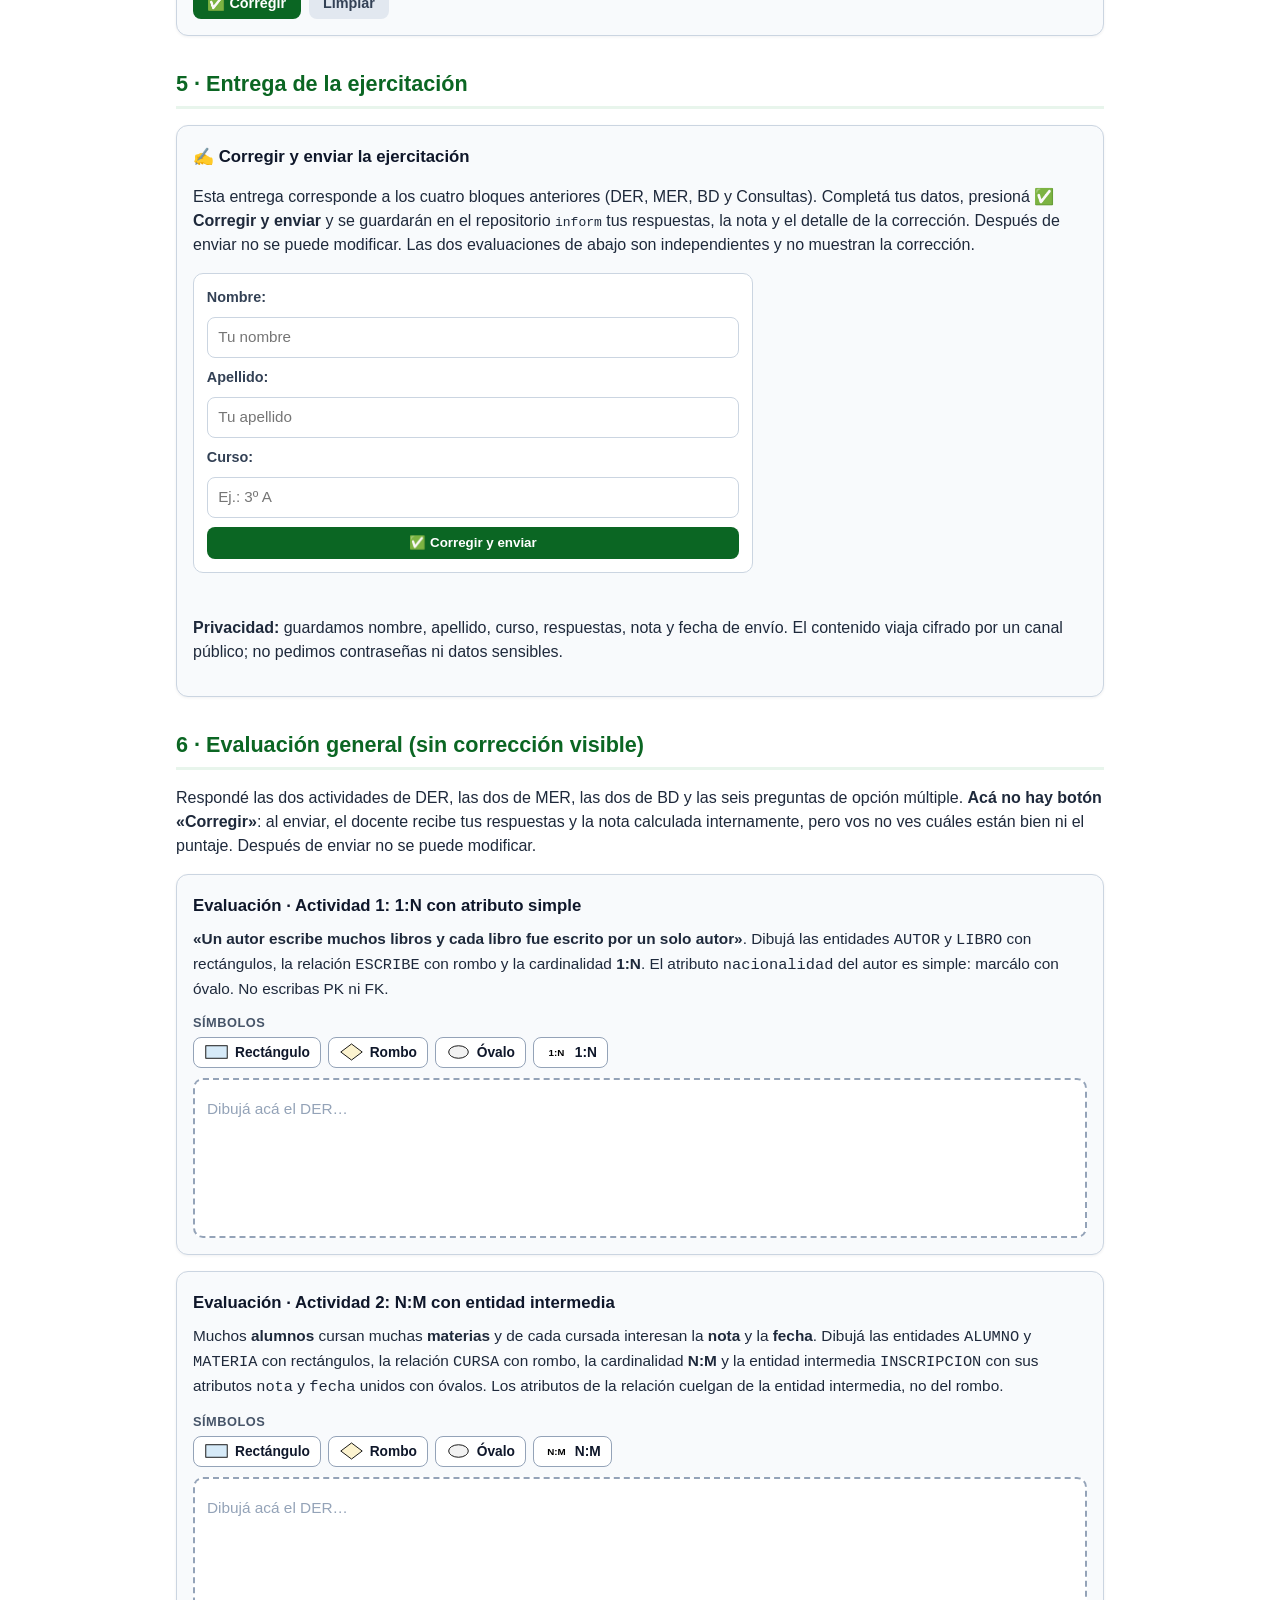
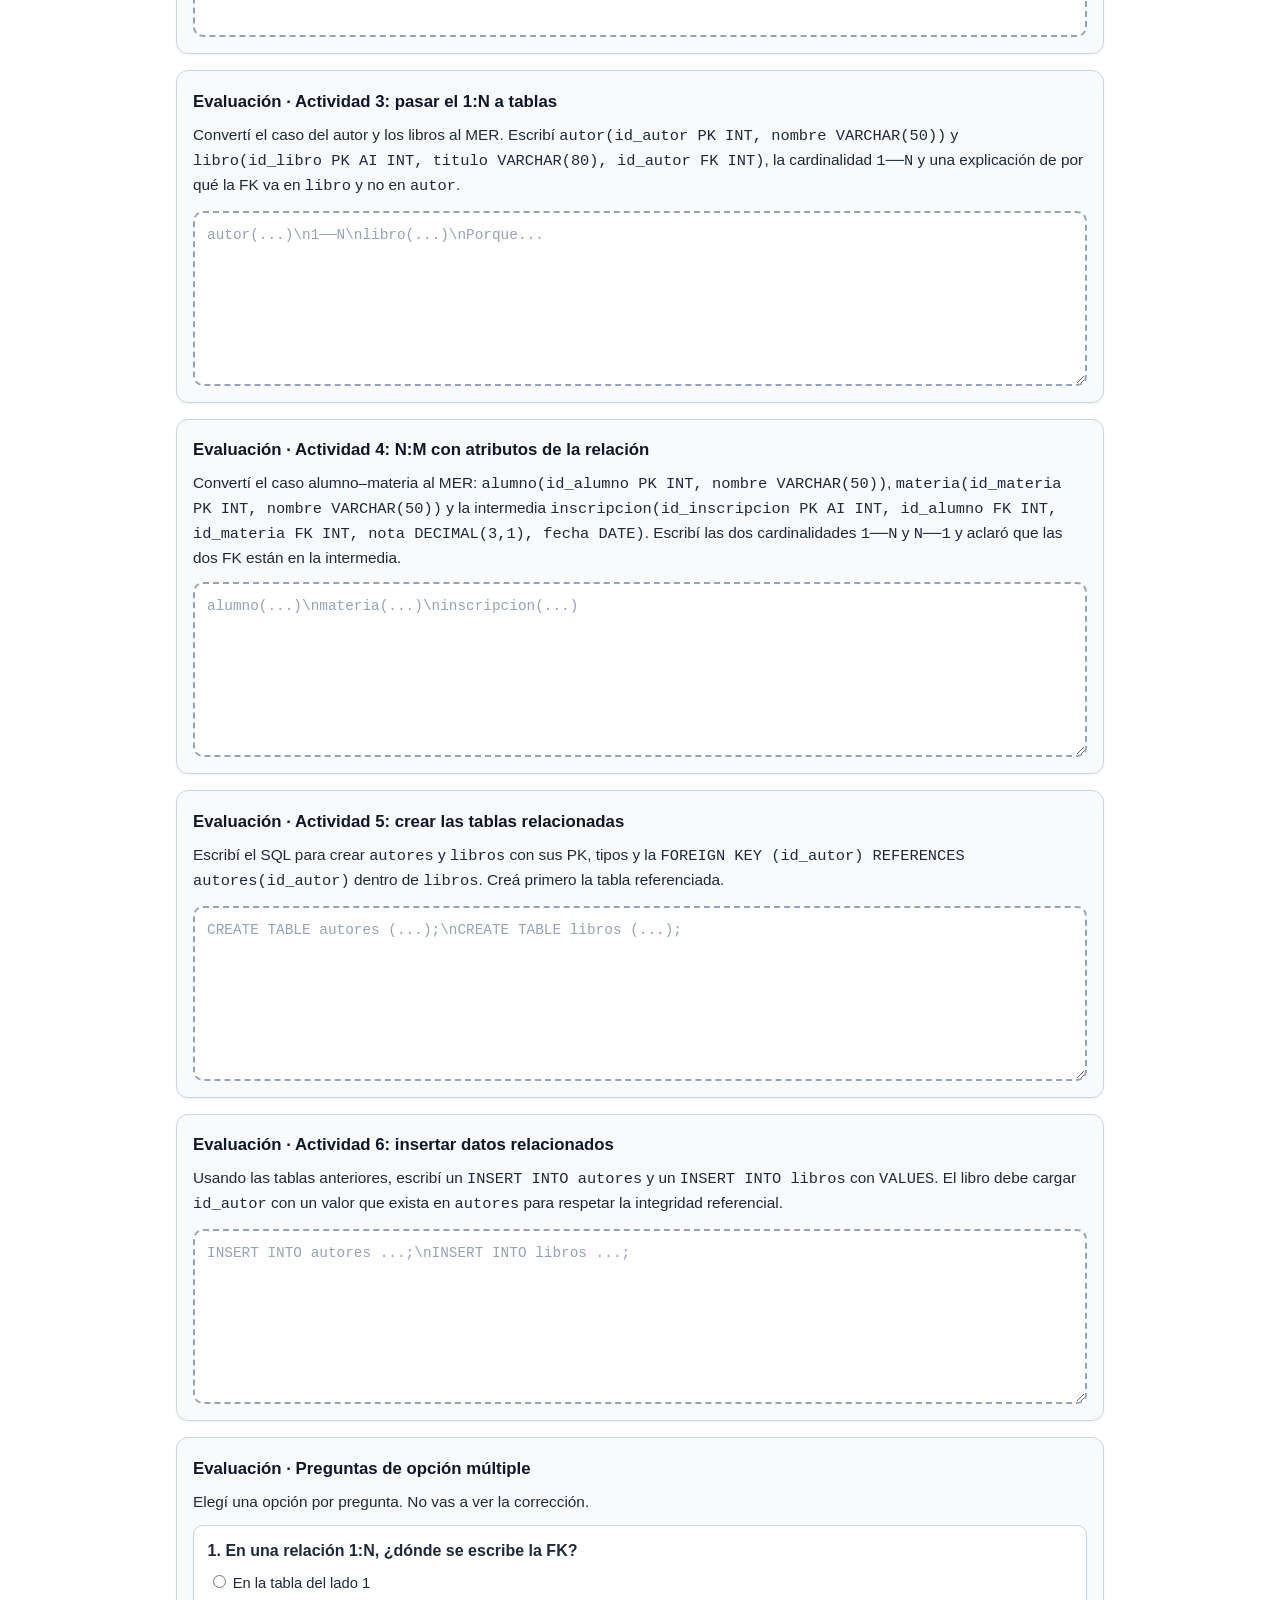
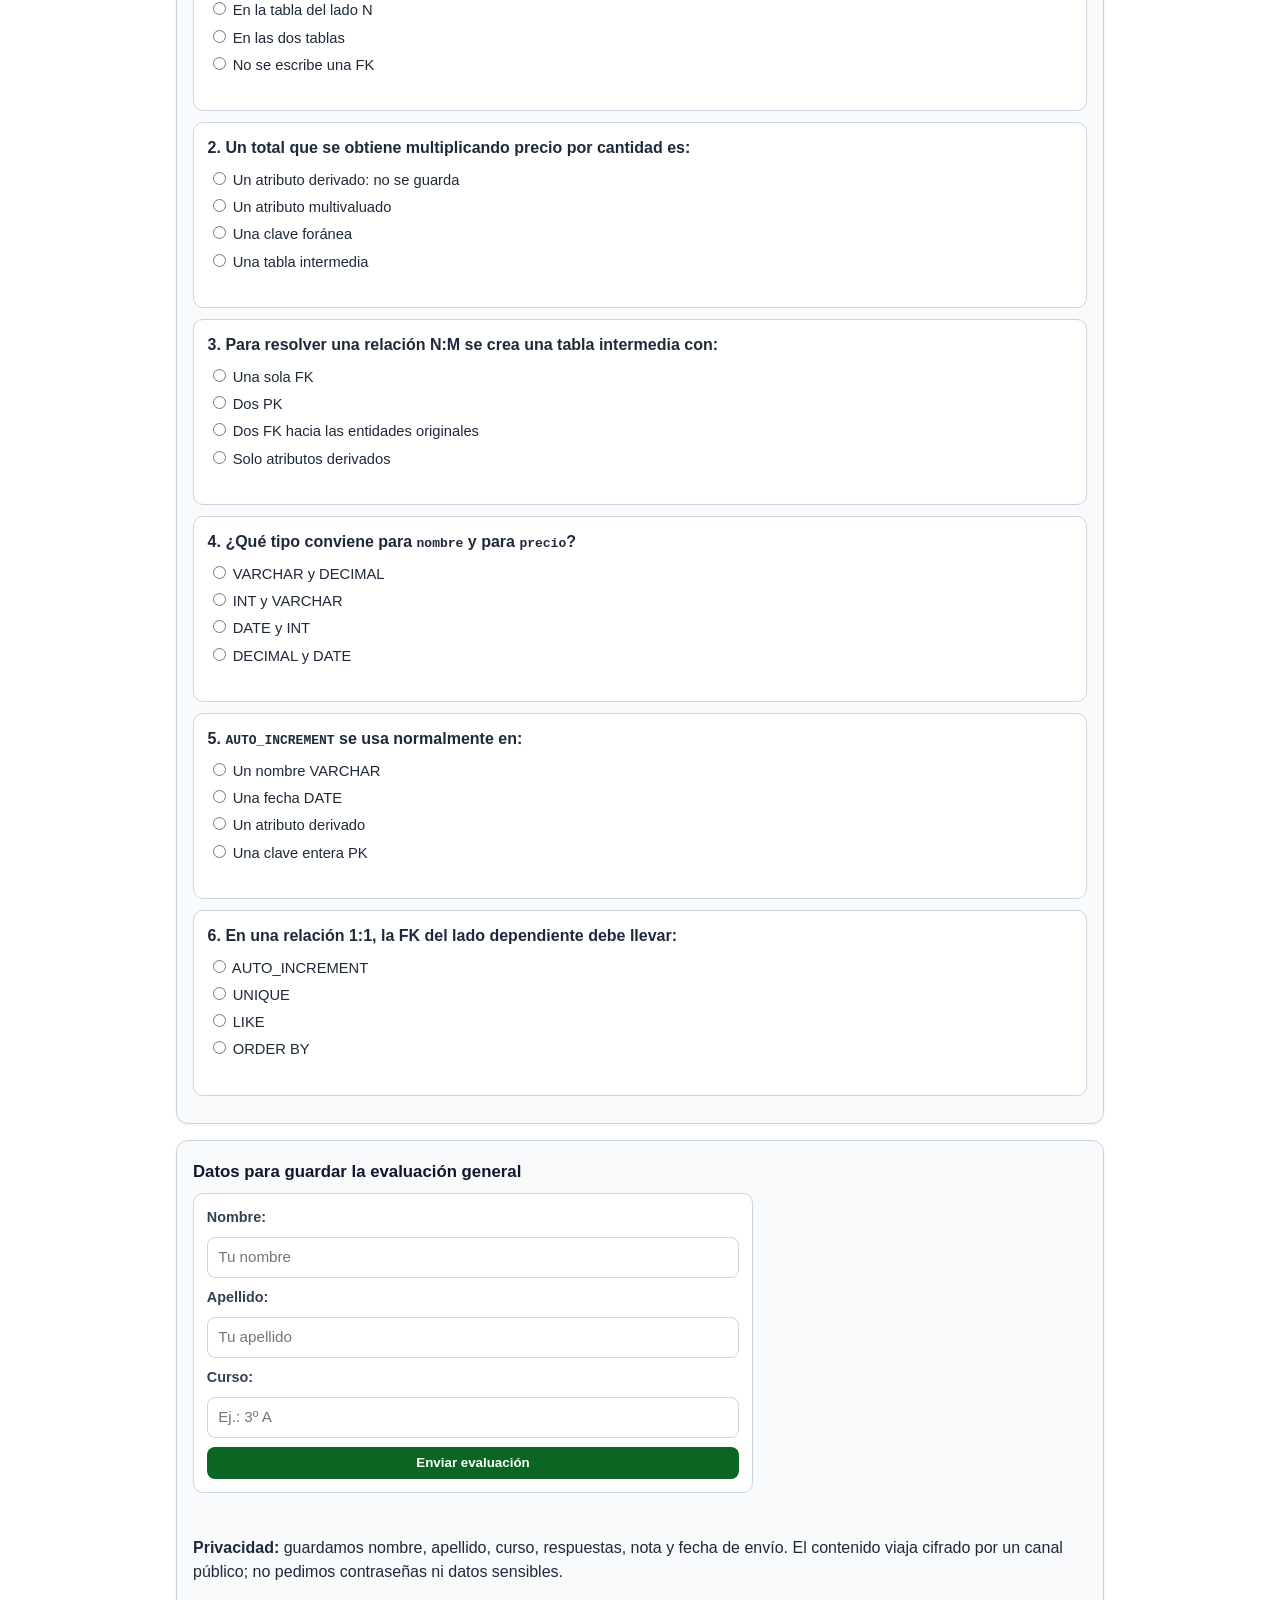
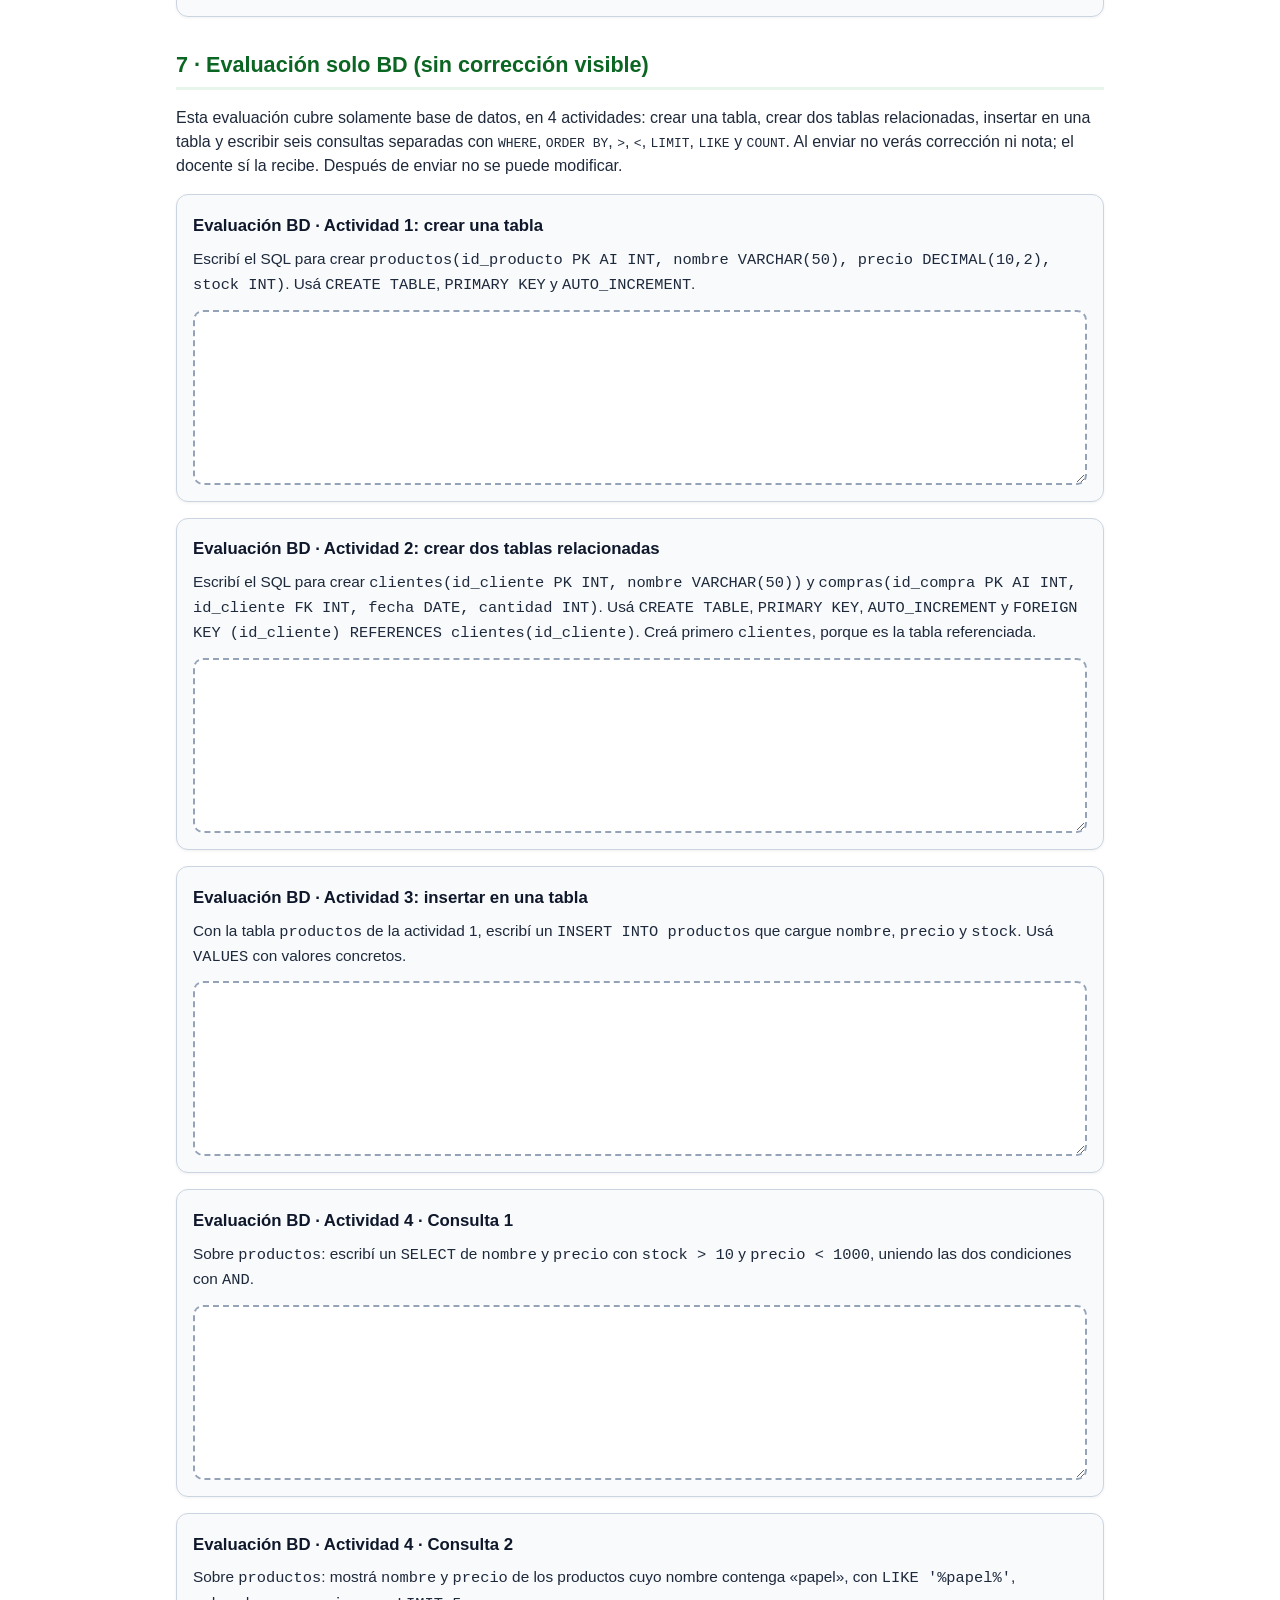
==== commit 1e3f47c8: "Separar las seis consultas de evaluacion BD en cuadros propios" ====
--- a/index.html
+++ b/index.html
@@ -909,7 +909,8 @@
 <section id="evaluacion-bd">
   <h2 class="seccion">7 · Evaluación solo BD (sin corrección visible)</h2>
   <p>Esta evaluación cubre solamente base de datos, en 4 actividades: crear una tabla, crear dos
-  tablas relacionadas, insertar en una tabla y escribir seis consultas con <code>WHERE</code>,
+  tablas relacionadas, insertar en una tabla y escribir seis consultas separadas con
+  <code>WHERE</code>,
   <code>ORDER BY</code>, <code>&gt;</code>, <code>&lt;</code>, <code>LIMIT</code>,
   <code>LIKE</code> y <code>COUNT</code>. Al enviar no verás corrección ni nota; el docente sí la
   recibe. Después de enviar no se puede modificar.</p>
@@ -946,24 +947,58 @@
     <textarea class="respuesta" spellcheck="false"></textarea>
   </article>
 
-  <article class="ejercicio" data-id="evbd-consultas">
-    <h3>Evaluación BD · Actividad 4: consultas</h3>
-    <p class="consigna">
-      Escribí seis consultas:<br>
-      1) Sobre <code>productos</code>: <code>nombre</code> y <code>precio</code> con
-      <code>stock &gt; 10</code> y <code>precio &lt; 1000</code>, uniendo las condiciones con
-      <code>AND</code>.<br>
-      2) Sobre <code>productos</code>: <code>nombre</code> y <code>precio</code> de los productos
-      cuyo nombre contenga «papel», con <code>LIKE '%papel%'</code>, ordenados por
-      <code>precio</code> y con <code>LIMIT 5</code>.<br>
-      3) Sobre <code>productos</code>: contar los productos con
-      <code>COUNT(*) AS total_productos</code>.<br>
-      4) Sobre <code>compras</code>: <code>id_compra</code>, <code>fecha</code> y
+  <article class="ejercicio" data-id="evbd-con1">
+    <h3>Evaluación BD · Actividad 4 · Consulta 1</h3>
+    <p class="consigna">
+      Sobre <code>productos</code>: escribí un <code>SELECT</code> de <code>nombre</code> y
+      <code>precio</code> con <code>stock &gt; 10</code> y <code>precio &lt; 1000</code>, uniendo
+      las dos condiciones con <code>AND</code>.
+    </p>
+    <textarea class="respuesta" spellcheck="false"></textarea>
+  </article>
+
+  <article class="ejercicio" data-id="evbd-con2">
+    <h3>Evaluación BD · Actividad 4 · Consulta 2</h3>
+    <p class="consigna">
+      Sobre <code>productos</code>: mostrá <code>nombre</code> y <code>precio</code> de los
+      productos cuyo nombre contenga «papel», con <code>LIKE '%papel%'</code>, ordenados por
+      <code>precio</code> y con <code>LIMIT 5</code>.
+    </p>
+    <textarea class="respuesta" spellcheck="false"></textarea>
+  </article>
+
+  <article class="ejercicio" data-id="evbd-con3">
+    <h3>Evaluación BD · Actividad 4 · Consulta 3</h3>
+    <p class="consigna">
+      Sobre <code>productos</code>: contá los productos con
+      <code>COUNT(*) AS total_productos</code>.
+    </p>
+    <textarea class="respuesta" spellcheck="false"></textarea>
+  </article>
+
+  <article class="ejercicio" data-id="evbd-con4">
+    <h3>Evaluación BD · Actividad 4 · Consulta 4</h3>
+    <p class="consigna">
+      Sobre <code>compras</code>: mostrá <code>id_compra</code>, <code>fecha</code> y
       <code>cantidad</code> de las compras con <code>cantidad &gt; 1</code>, ordenadas por
-      <code>fecha DESC</code> y con <code>LIMIT 3</code>.<br>
-      5) Sobre <code>clientes</code>: <code>nombre</code> de los que empiezan con «M», con
-      <code>LIKE 'M%'</code>, ordenados alfabéticamente.<br>
-      6) Sobre <code>productos</code>: contar los que cuestan más de 1000 con
+      <code>fecha DESC</code> y con <code>LIMIT 3</code>.
+    </p>
+    <textarea class="respuesta" spellcheck="false"></textarea>
+  </article>
+
+  <article class="ejercicio" data-id="evbd-con5">
+    <h3>Evaluación BD · Actividad 4 · Consulta 5</h3>
+    <p class="consigna">
+      Sobre <code>clientes</code>: mostrá <code>nombre</code> de los que empiezan con «M», con
+      <code>LIKE 'M%'</code>, ordenados alfabéticamente.
+    </p>
+    <textarea class="respuesta" spellcheck="false"></textarea>
+  </article>
+
+  <article class="ejercicio" data-id="evbd-con6">
+    <h3>Evaluación BD · Actividad 4 · Consulta 6</h3>
+    <p class="consigna">
+      Sobre <code>productos</code>: contá los que cuestan más de 1000 con
       <code>COUNT(*) AS productos_caros</code> y <code>WHERE precio &gt; 1000</code>.
     </p>
     <textarea class="respuesta" spellcheck="false"></textarea>
@@ -1347,19 +1382,40 @@
     { d:'Carga nombre, precio y stock', f:c => ['nombre','precio','stock'].every(x => c.t.includes(x)) },
     { d:'Inserta solamente en productos', f:c => !/insert\s+into\s+(clientes|compras)/.test(c.t) }
   ]},
-  'evbd-consultas': { requisitos: [
+  'evbd-con1': { requisitos: [
+    { d:'Usa SELECT sobre productos', f:c => /\bselect\b/.test(c.t) && /\bfrom\s+productos\b/.test(c.t) },
+    { d:'Muestra nombre y precio', f:c => c.t.includes('nombre') && c.t.includes('precio') },
     { d:'Filtra con WHERE stock > 10', f:c => /\bwhere\s+stock\s*>\s*10/.test(c.t) },
-    { d:'Filtra con precio < 1000 y AND', f:c => /<\s*1000/.test(c.t) && /\band\b/.test(c.t) },
+    { d:'Usa precio < 1000 y AND', f:c => /<\s*1000/.test(c.t) && /\band\b/.test(c.t) }
+  ]},
+  'evbd-con2': { requisitos: [
+    { d:'Usa SELECT sobre productos', f:c => /\bselect\b/.test(c.t) && /\bfrom\s+productos\b/.test(c.t) },
+    { d:'Muestra nombre y precio', f:c => c.t.includes('nombre') && c.t.includes('precio') },
     { d:'Busca con LIKE %papel%', f:c => /\blike\s+'%papel%'/.test(c.t) },
     { d:'Ordena por precio', f:c => /order\s+by\s+precio/.test(c.t) },
-    { d:'Limita a 5 filas', f:c => /\blimit\s+5\b/.test(c.t) },
-    { d:'Cuenta con COUNT(*) AS total_productos', f:c => /count\s*\(\s*\*\s*\)\s+as\s+total_productos/.test(c.t) },
-    { d:'Consulta compras con cantidad > 1', f:c => /\bfrom\s+compras\b/.test(c.t) && /\bwhere\s+cantidad\s*>\s*1/.test(c.t) },
+    { d:'Limita a 5 filas', f:c => /\blimit\s+5\b/.test(c.t) }
+  ]},
+  'evbd-con3': { requisitos: [
+    { d:'Usa SELECT sobre productos', f:c => /\bselect\b/.test(c.t) && /\bfrom\s+productos\b/.test(c.t) },
+    { d:'Cuenta con COUNT(*) AS total_productos', f:c => /count\s*\(\s*\*\s*\)\s+as\s+total_productos/.test(c.t) }
+  ]},
+  'evbd-con4': { requisitos: [
+    { d:'Usa SELECT sobre compras', f:c => /\bselect\b/.test(c.t) && /\bfrom\s+compras\b/.test(c.t) },
     { d:'Muestra id_compra, fecha y cantidad', f:c => c.t.includes('id_compra') && c.t.includes('fecha') && c.t.includes('cantidad') },
-    { d:'Ordena compras por fecha DESC y limita a 3', f:c => /order\s+by\s+fecha/.test(c.t) && /\bdesc\b/.test(c.t) && /\blimit\s+3\b/.test(c.t) },
-    { d:'Consulta clientes con LIKE M%', f:c => /\bfrom\s+clientes\b/.test(c.t) && /\blike\s+'m%'/i.test(c.t) },
-    { d:'Ordena clientes por nombre', f:c => /order\s+by\s+nombre/.test(c.t) },
-    { d:'Cuenta productos caros con COUNT(*) AS productos_caros', f:c => /count\s*\(\s*\*\s*\)\s+as\s+productos_caros/.test(c.t) && /\bwhere\s+precio\s*>\s*1000/.test(c.t) }
+    { d:'Filtra con WHERE cantidad > 1', f:c => /\bwhere\s+cantidad\s*>\s*1/.test(c.t) },
+    { d:'Ordena por fecha DESC', f:c => /order\s+by\s+fecha/.test(c.t) && /\bdesc\b/.test(c.t) },
+    { d:'Limita a 3 filas', f:c => /\blimit\s+3\b/.test(c.t) }
+  ]},
+  'evbd-con5': { requisitos: [
+    { d:'Usa SELECT sobre clientes', f:c => /\bselect\b/.test(c.t) && /\bfrom\s+clientes\b/.test(c.t) },
+    { d:'Muestra nombre', f:c => c.t.includes('nombre') },
+    { d:'Busca con LIKE M%', f:c => /\blike\s+'m%'/i.test(c.t) },
+    { d:'Ordena por nombre', f:c => /order\s+by\s+nombre/.test(c.t) }
+  ]},
+  'evbd-con6': { requisitos: [
+    { d:'Usa SELECT sobre productos', f:c => /\bselect\b/.test(c.t) && /\bfrom\s+productos\b/.test(c.t) },
+    { d:'Cuenta con COUNT(*) AS productos_caros', f:c => /count\s*\(\s*\*\s*\)\s+as\s+productos_caros/.test(c.t) },
+    { d:'Filtra con WHERE precio > 1000', f:c => /\bwhere\s+precio\s*>\s*1000/.test(c.t) }
   ]}
 };
 
@@ -1880,7 +1936,7 @@
     quiz:'#quiz-eval-bd',
     grupos:{
       A:['evbd-crear','evbd-relacionadas'],
-      B:['evbd-insertar','evbd-consultas'],
+      B:['evbd-insertar','evbd-con1','evbd-con2','evbd-con3','evbd-con4','evbd-con5','evbd-con6'],
       C:[]
     }
   }
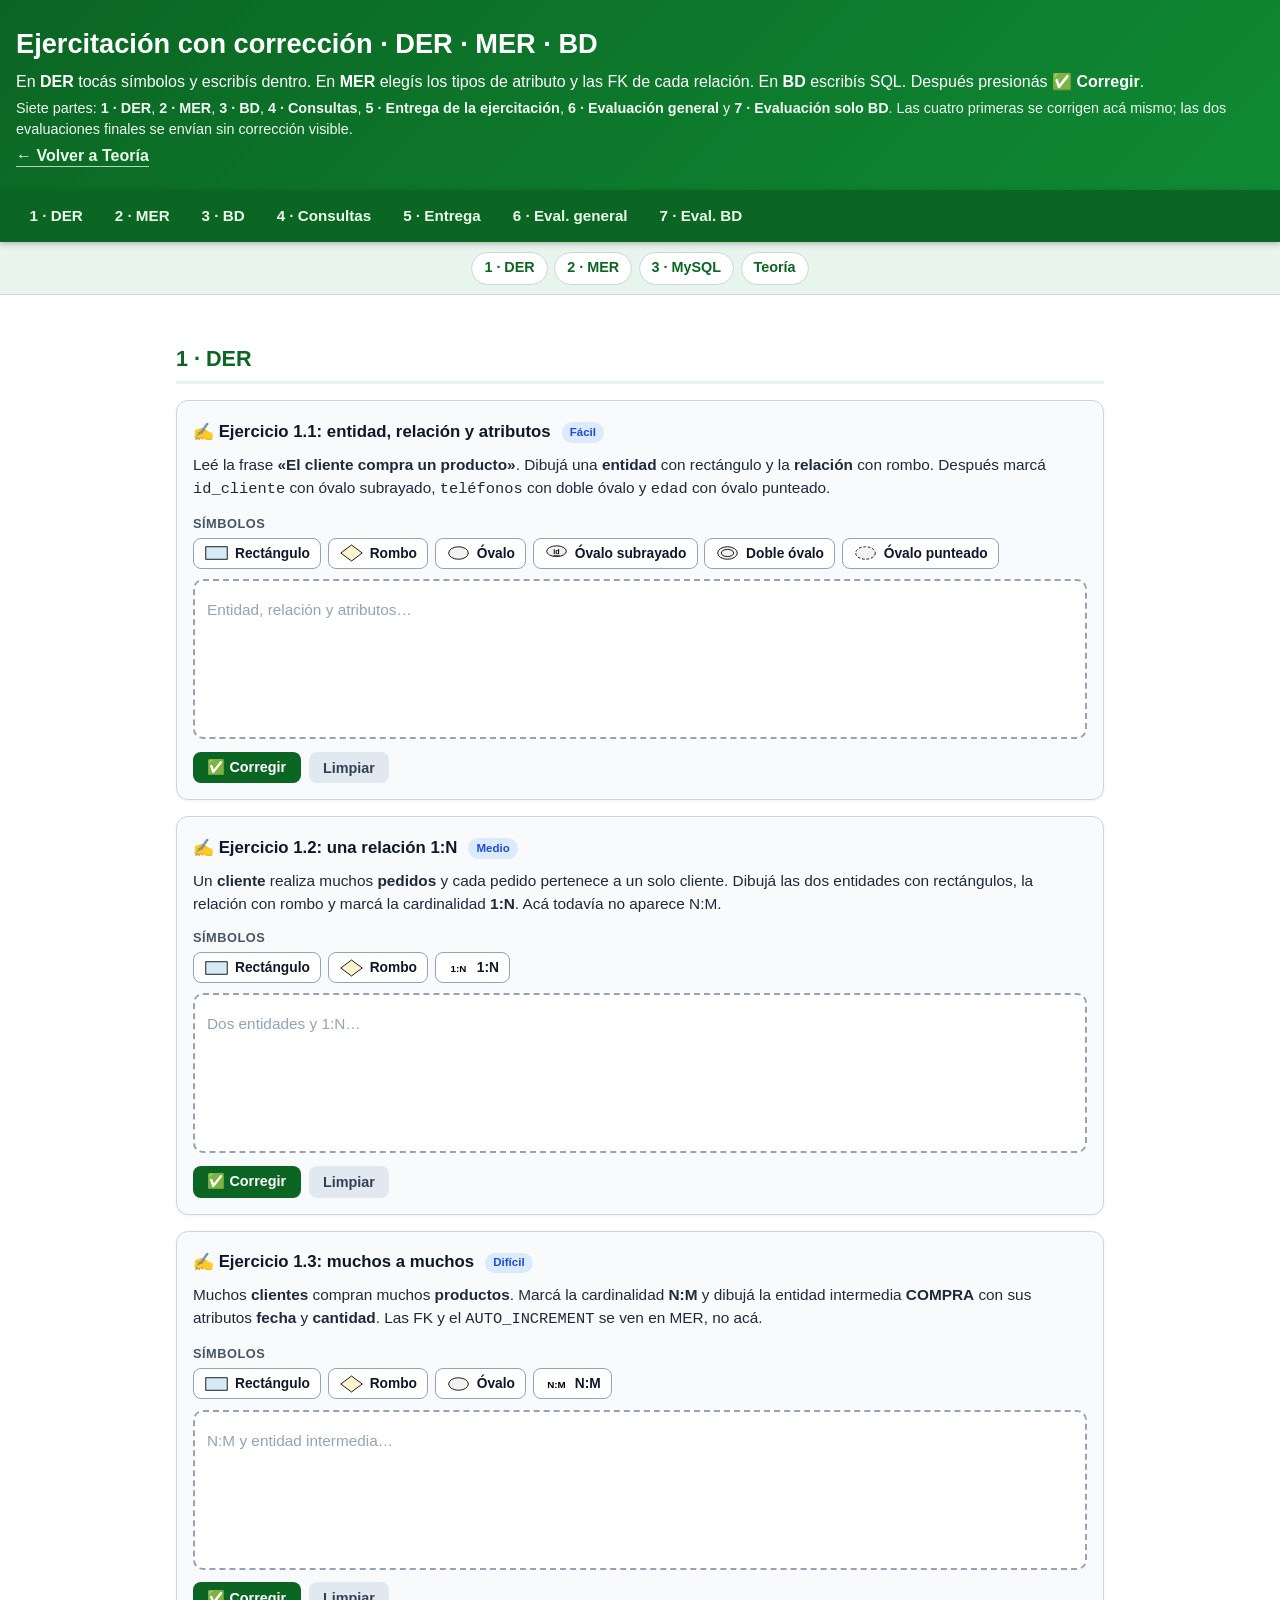
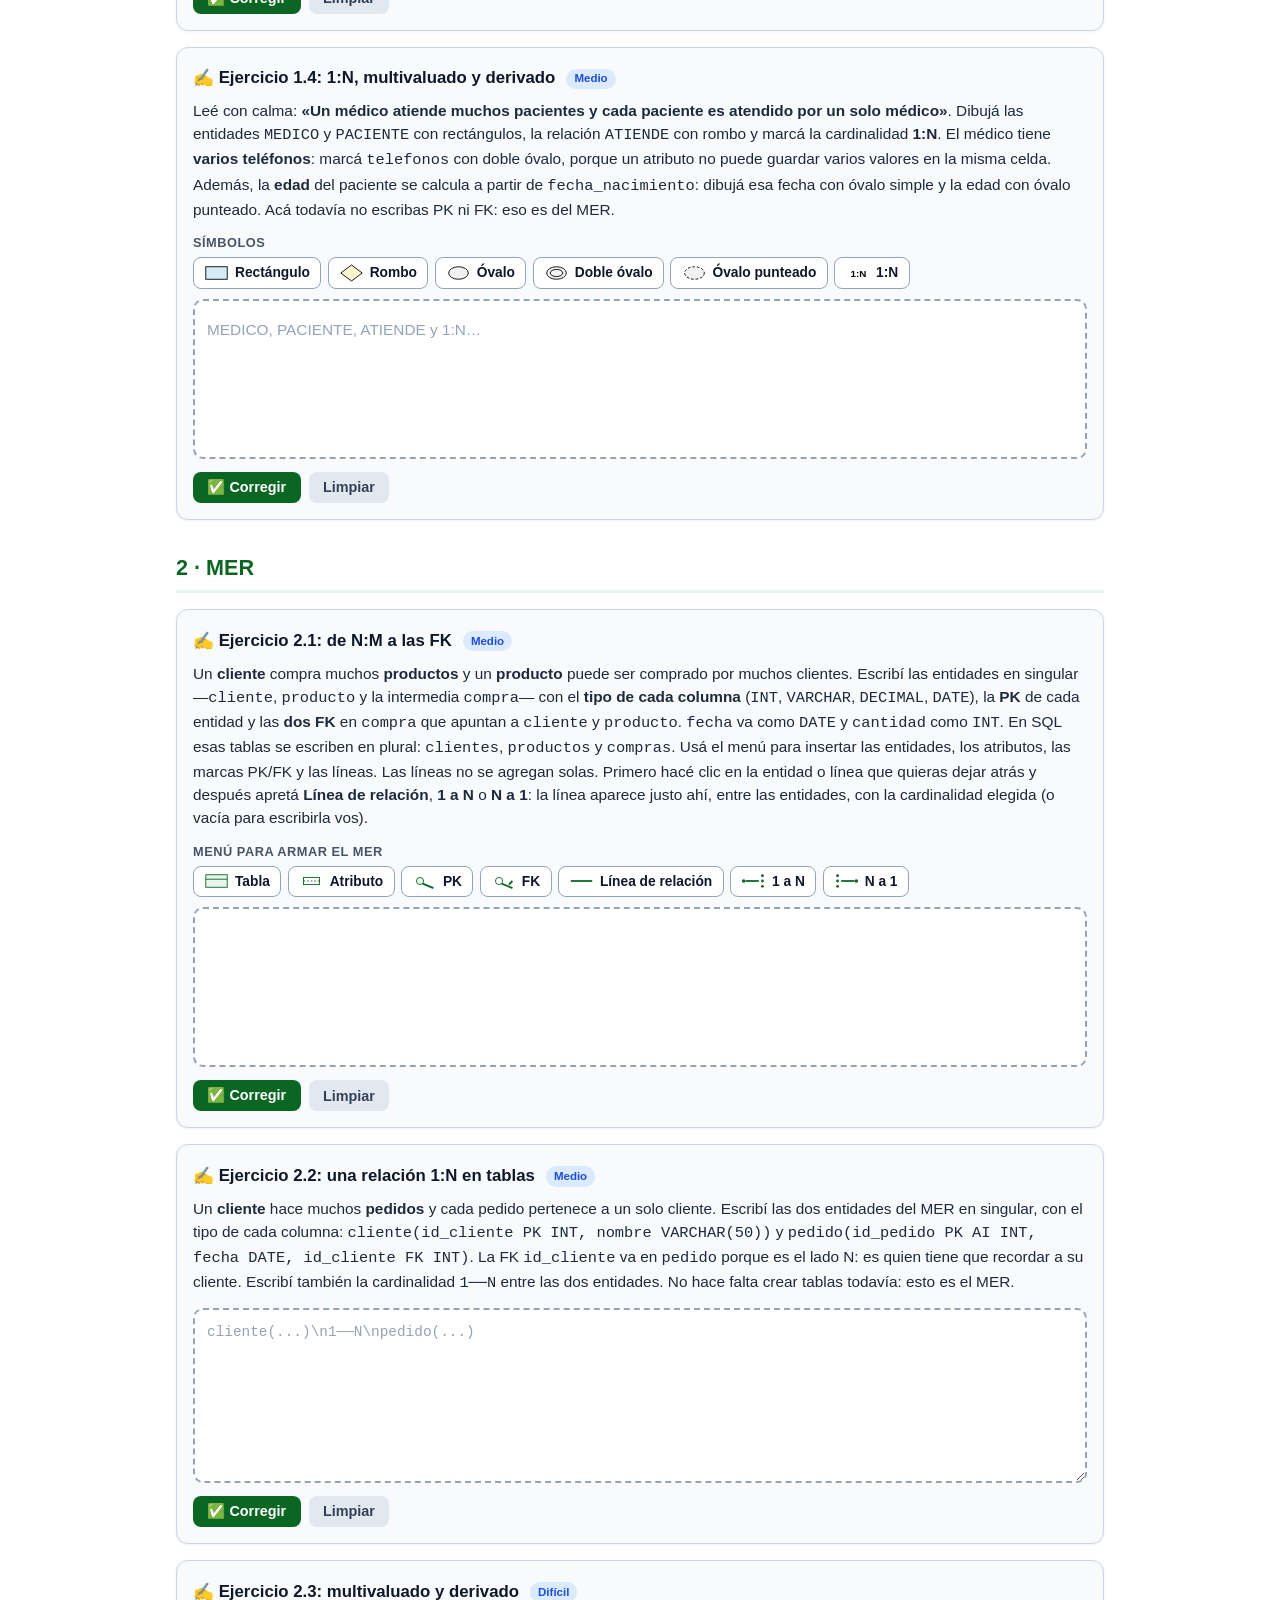
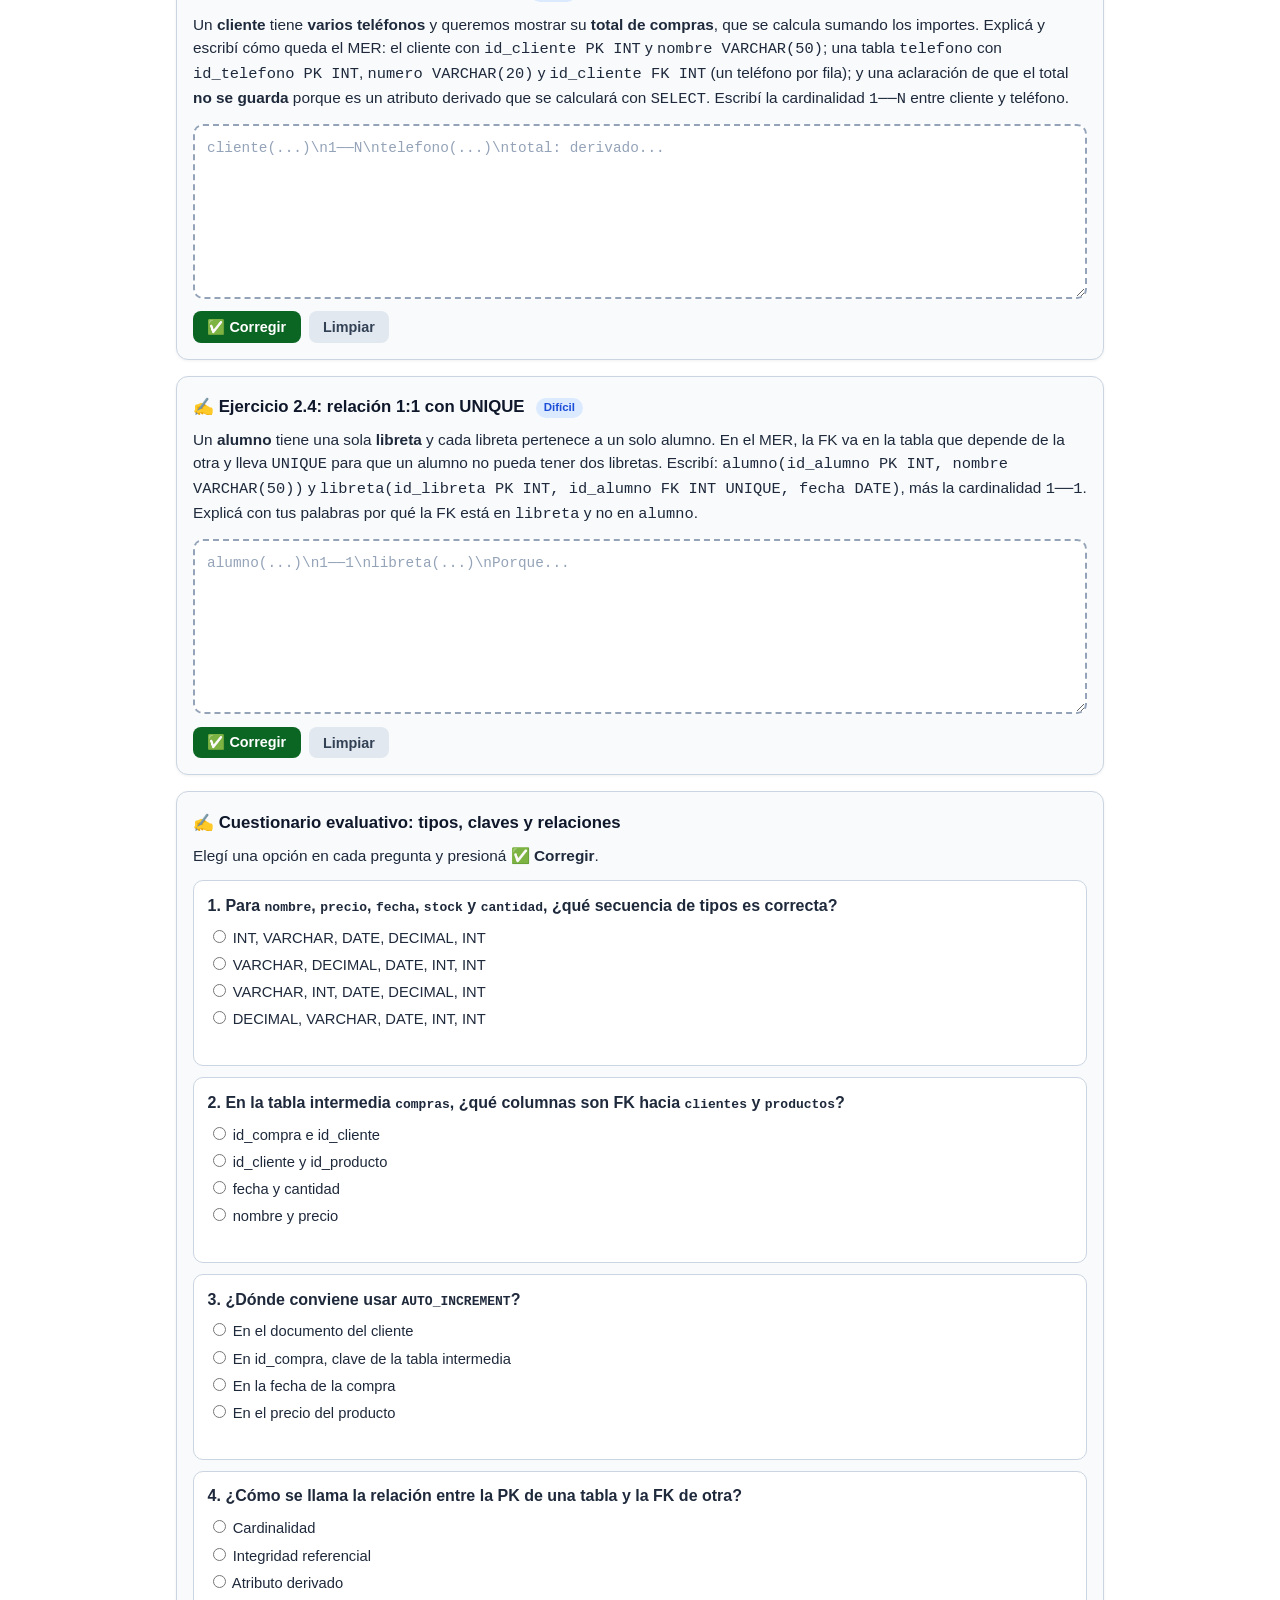
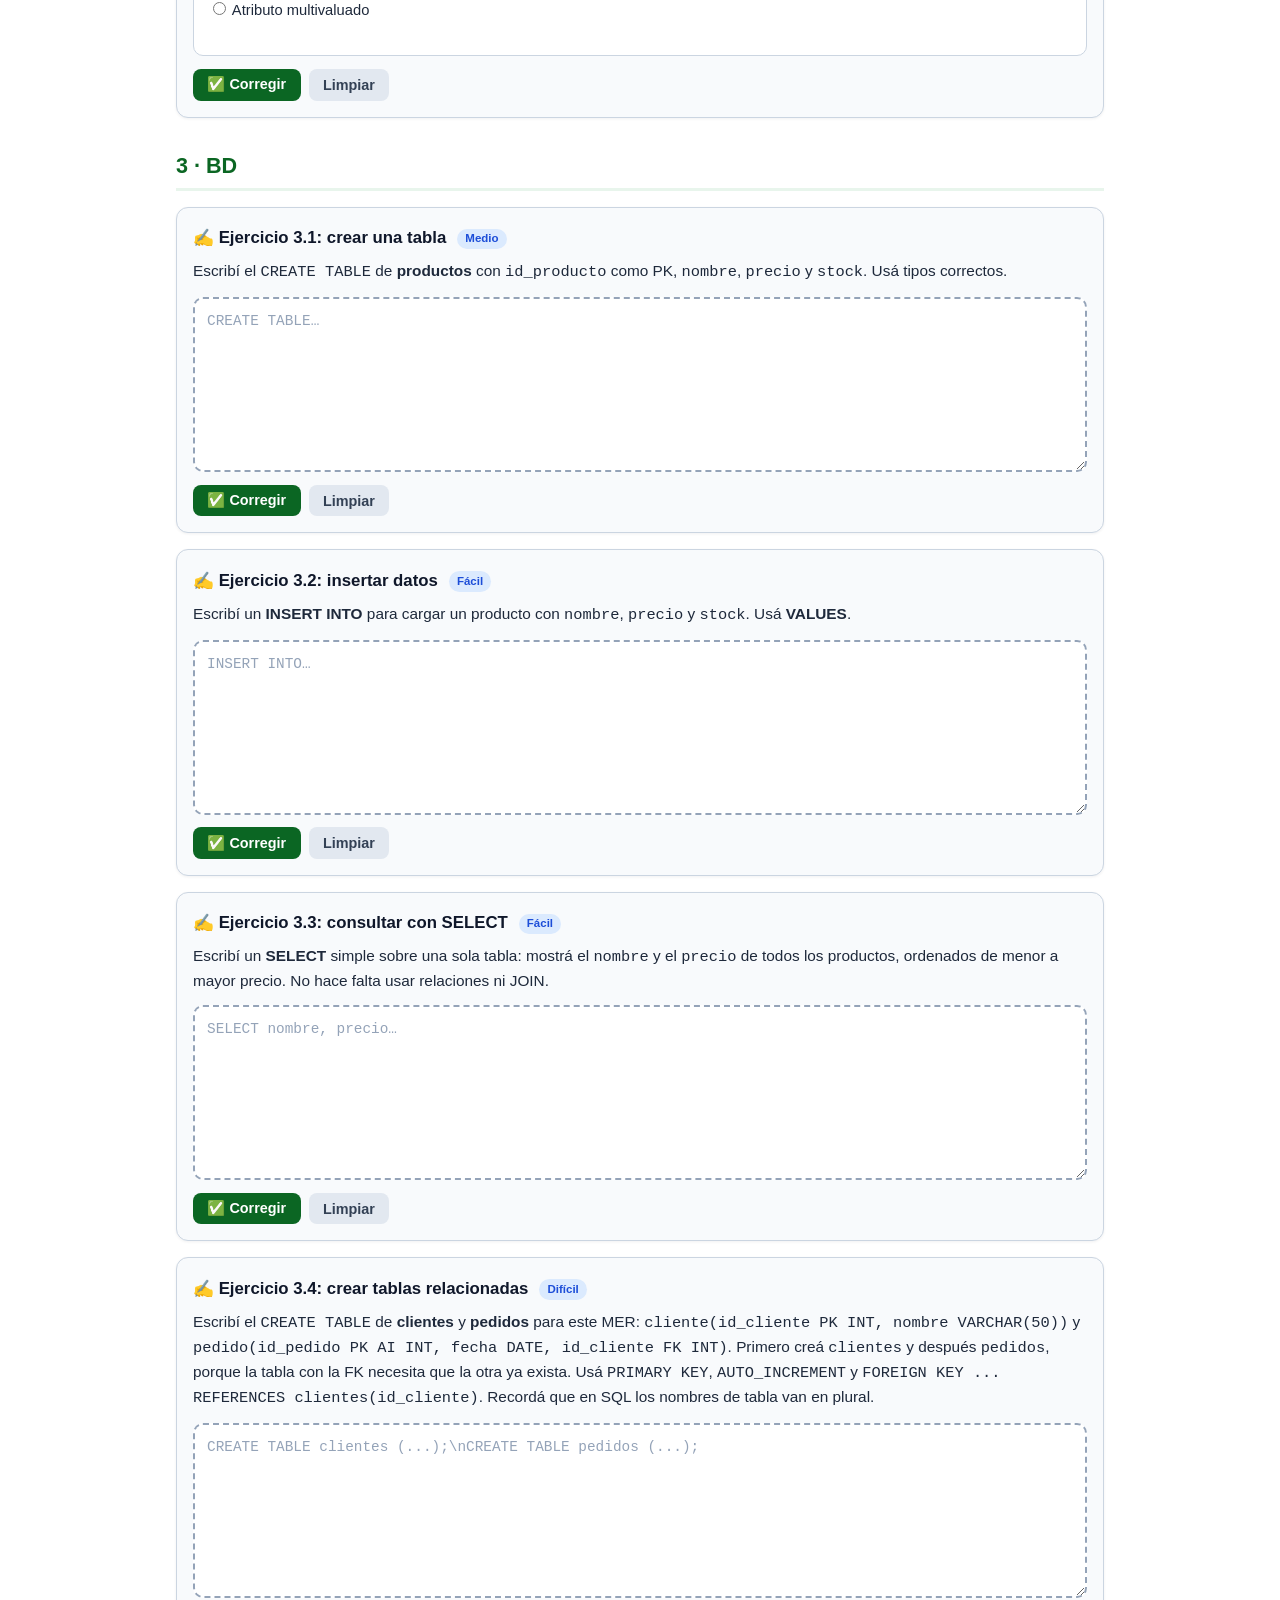
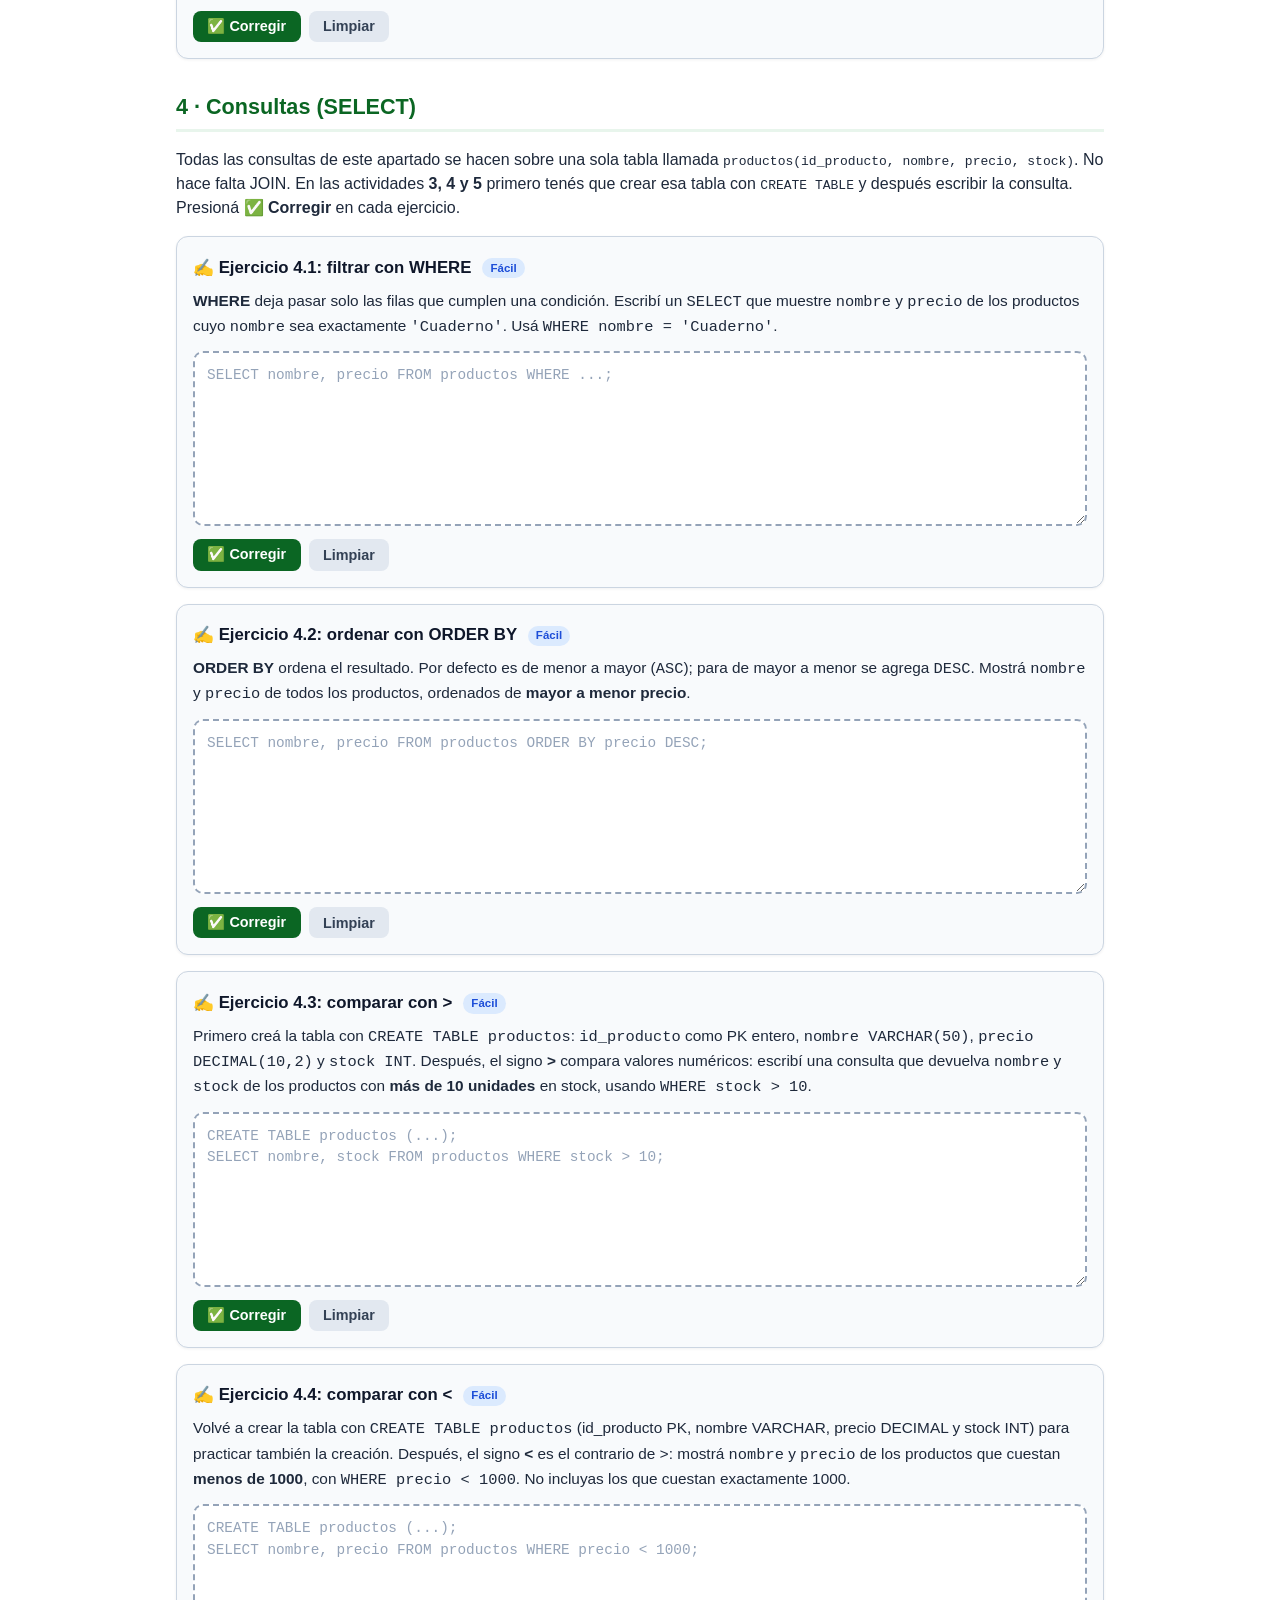
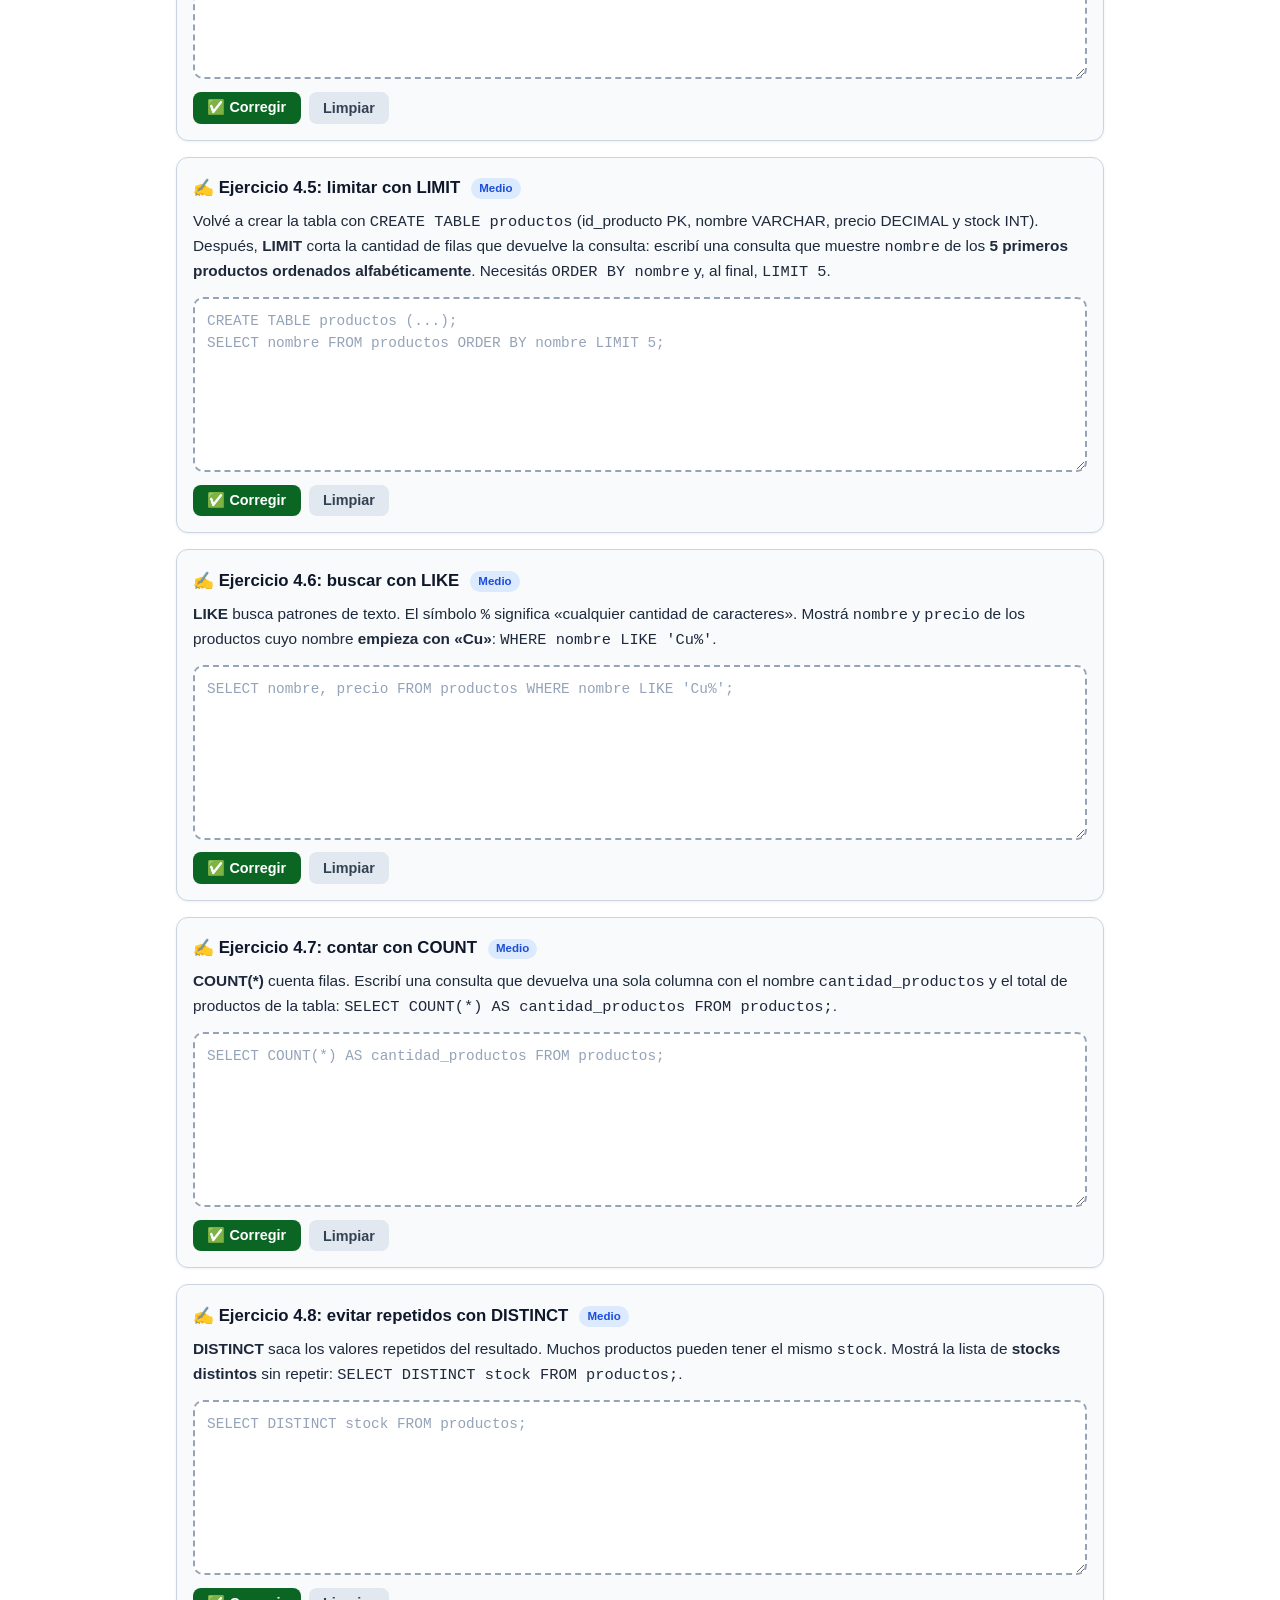
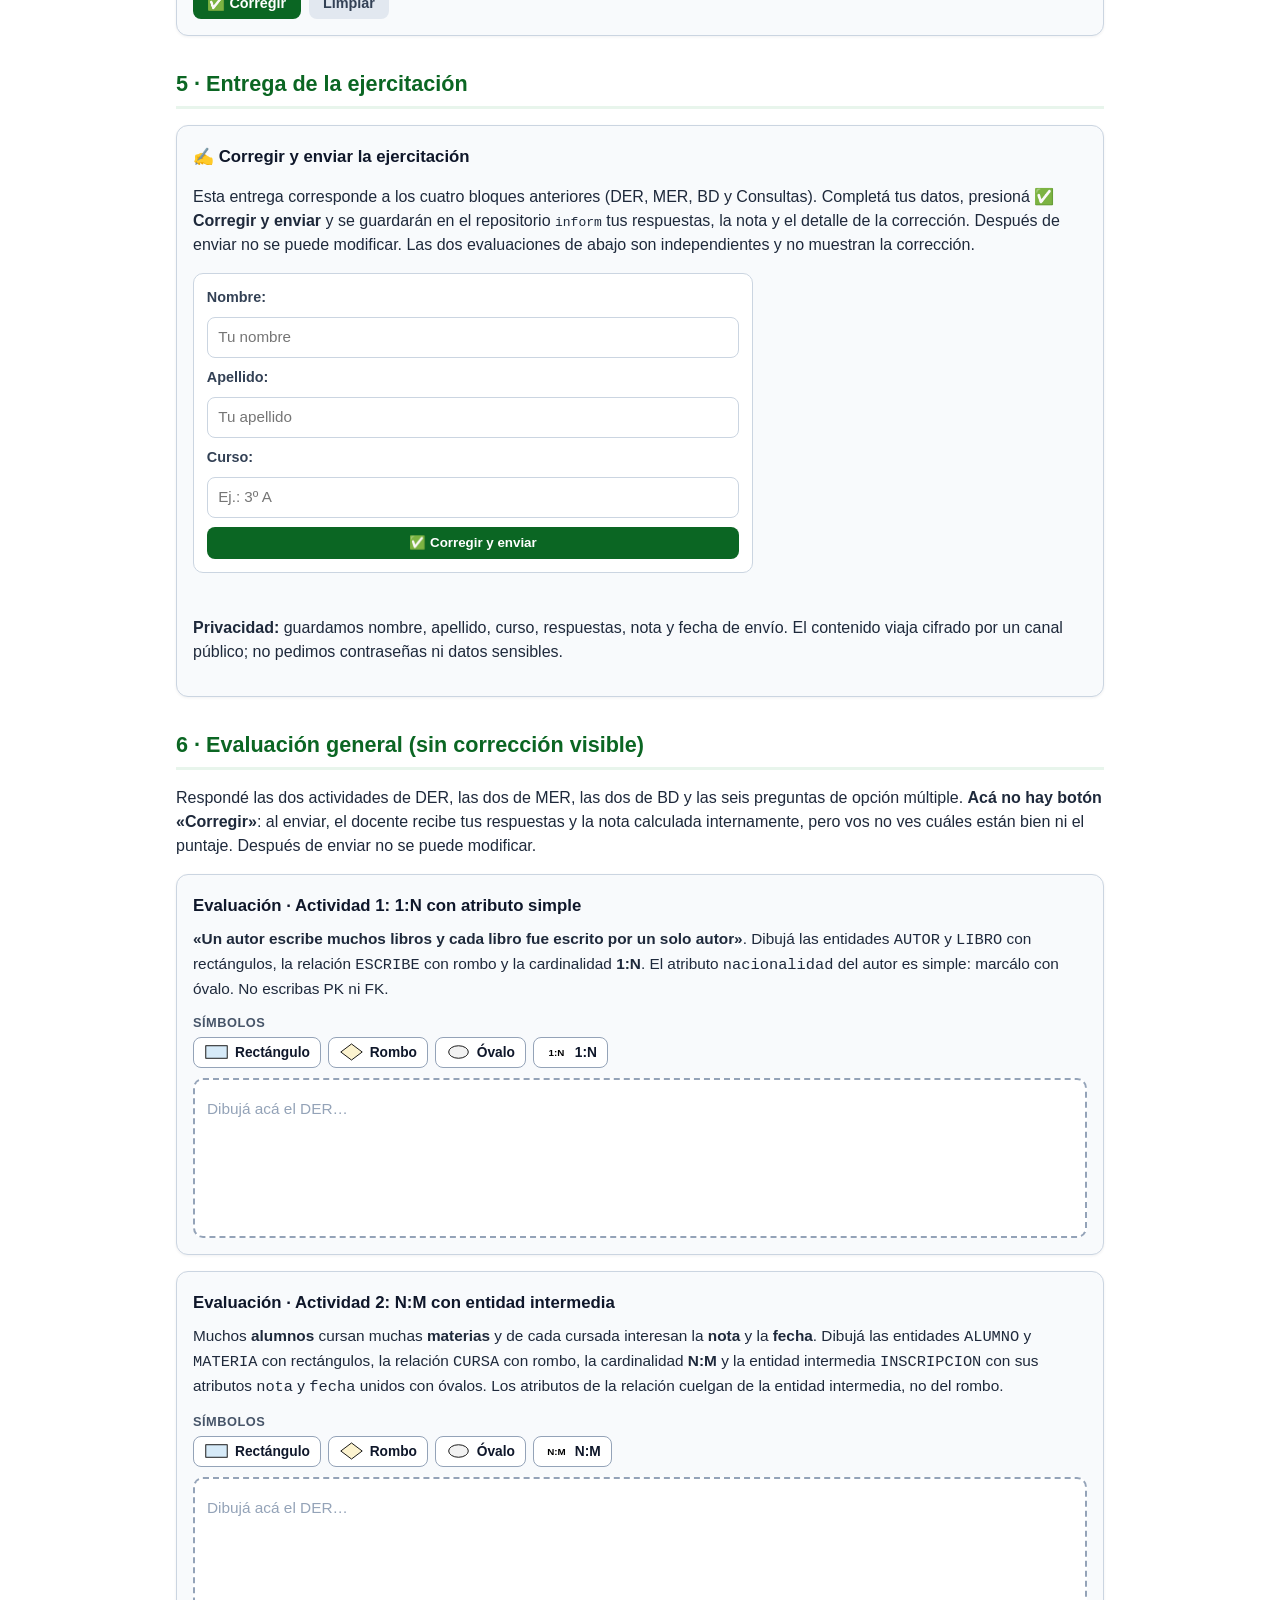
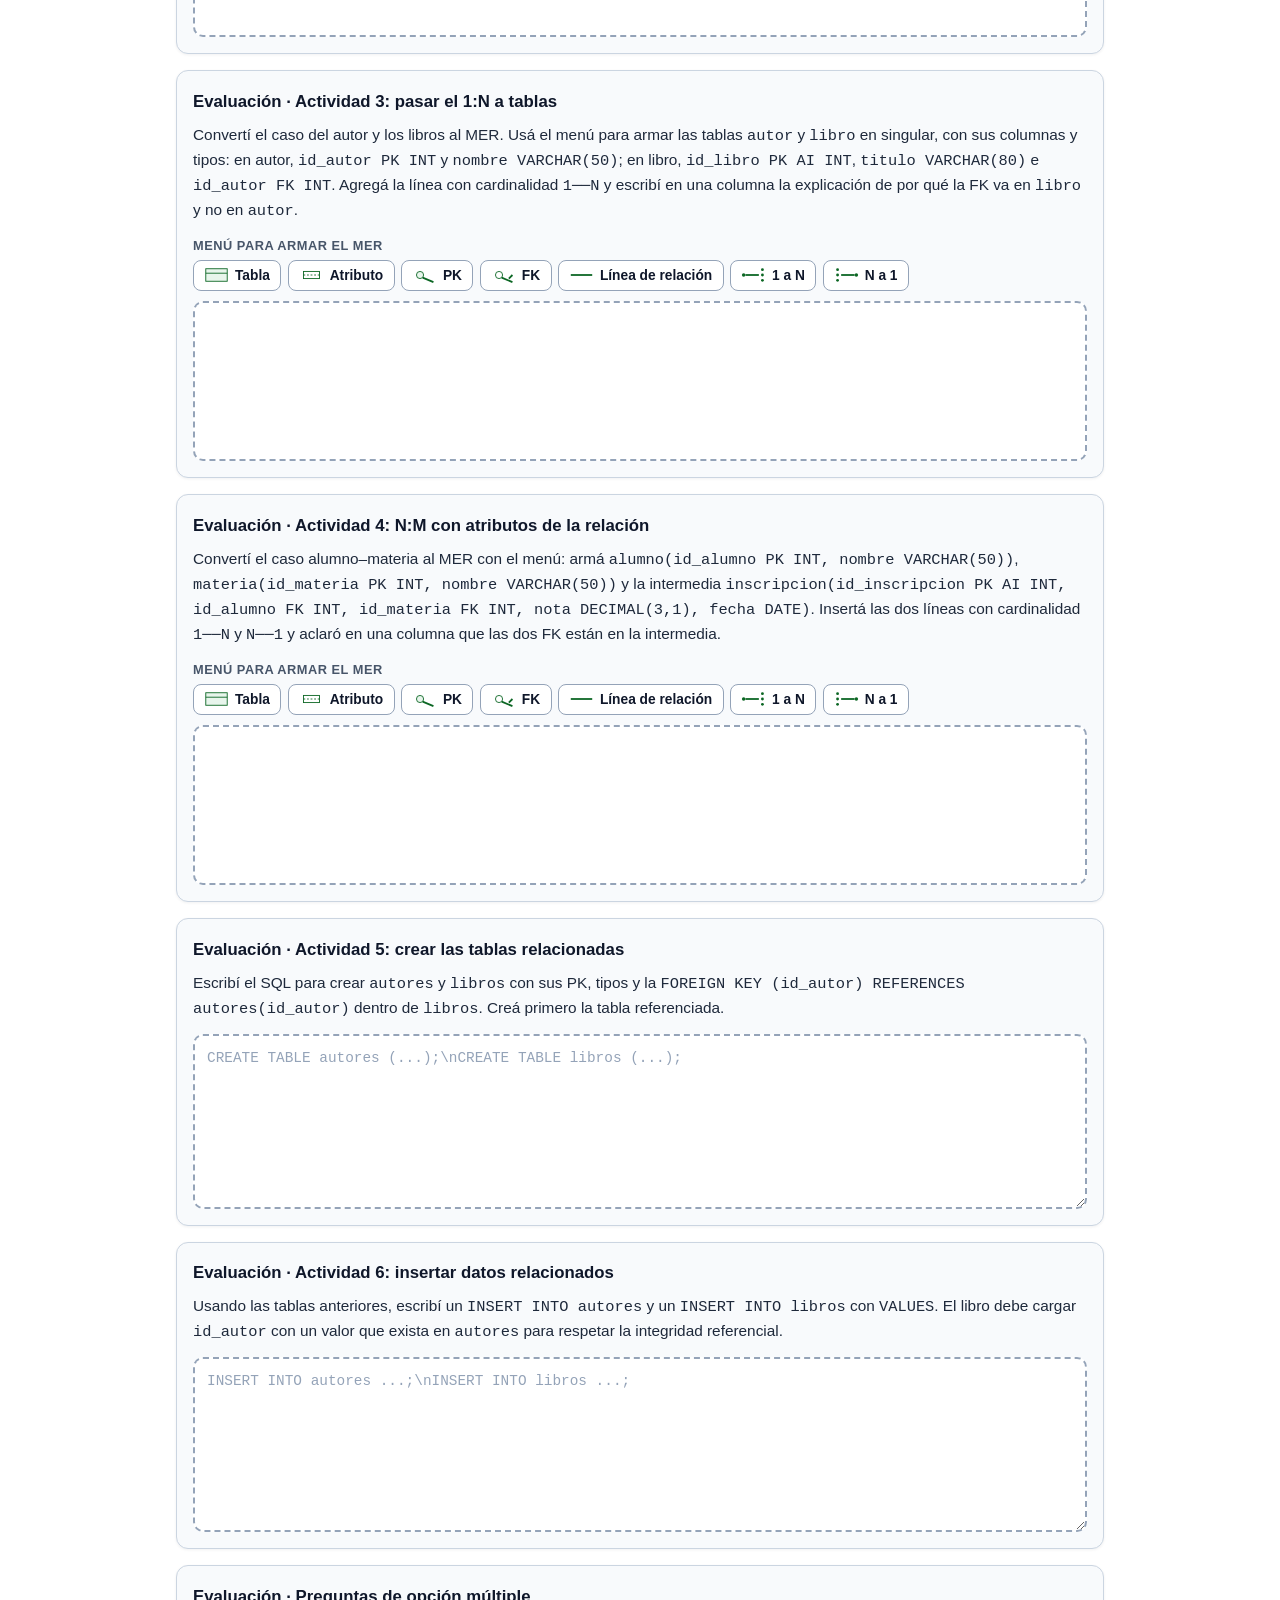
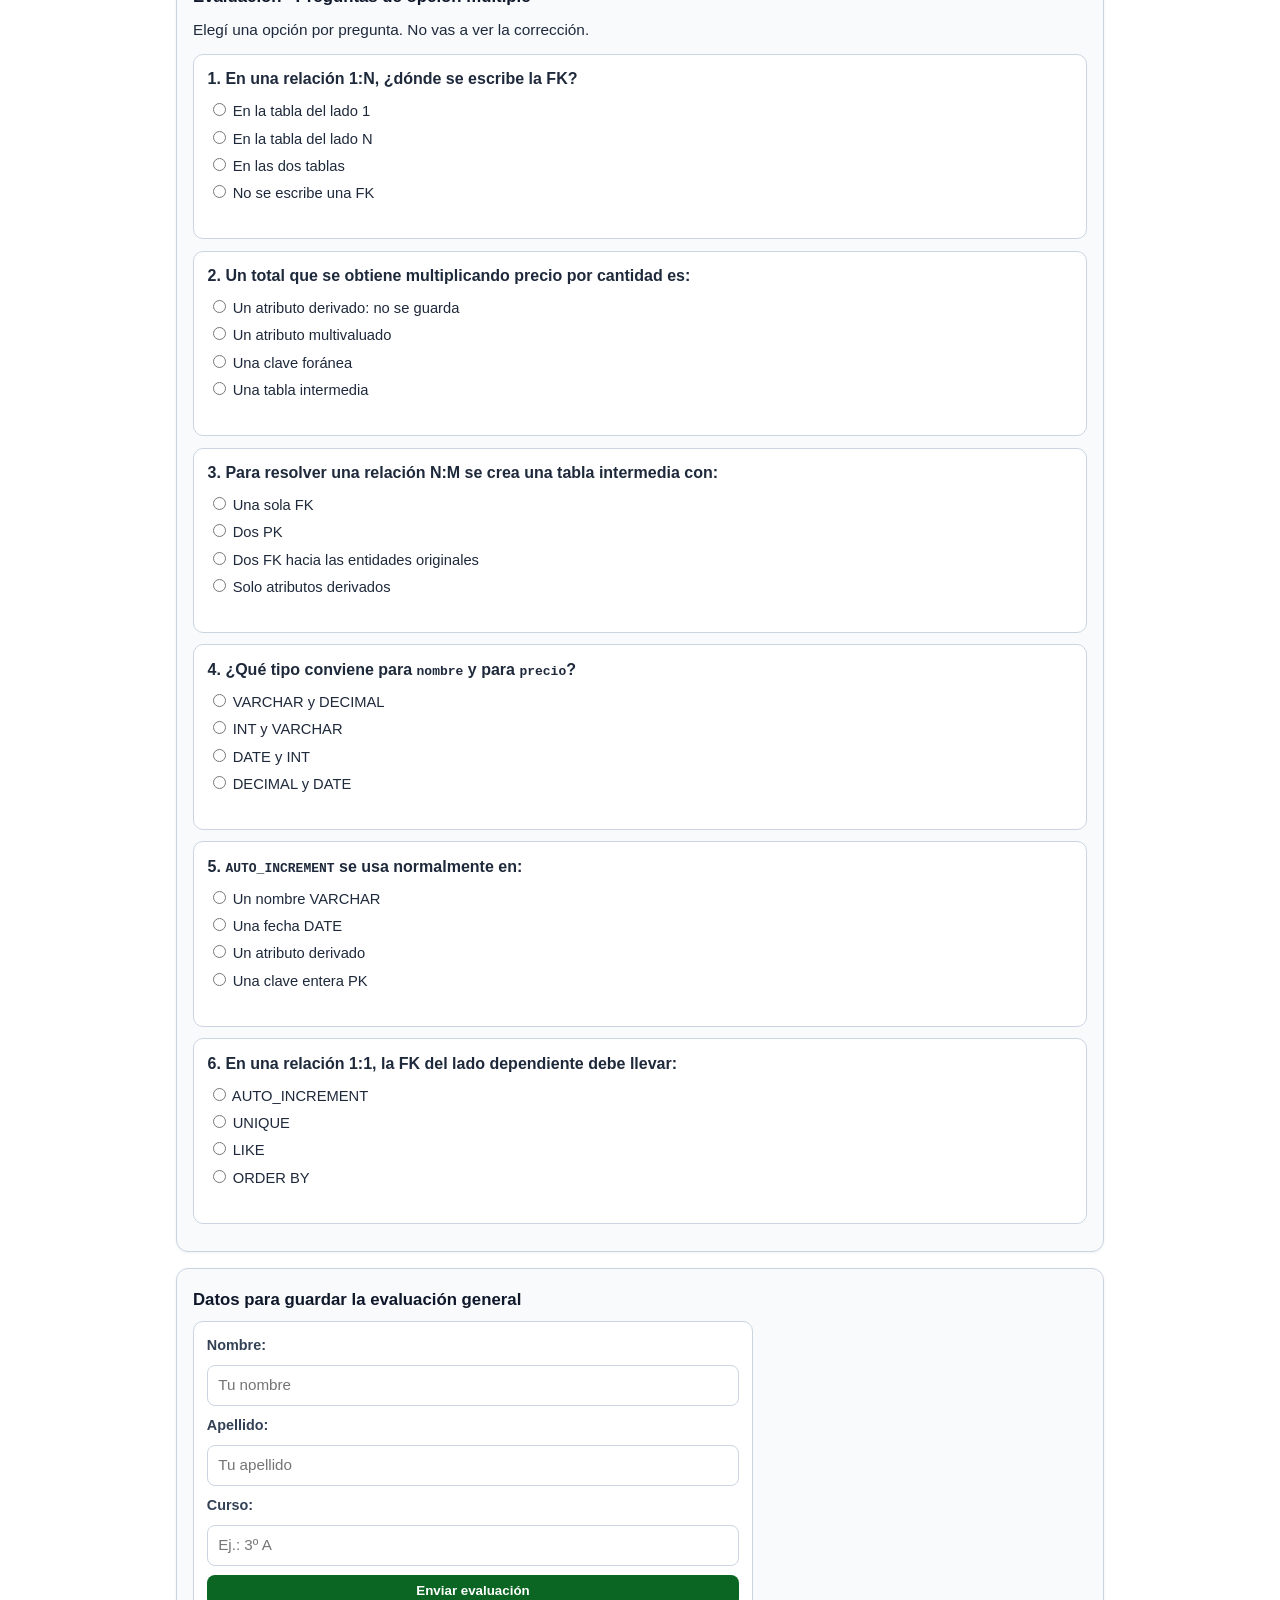
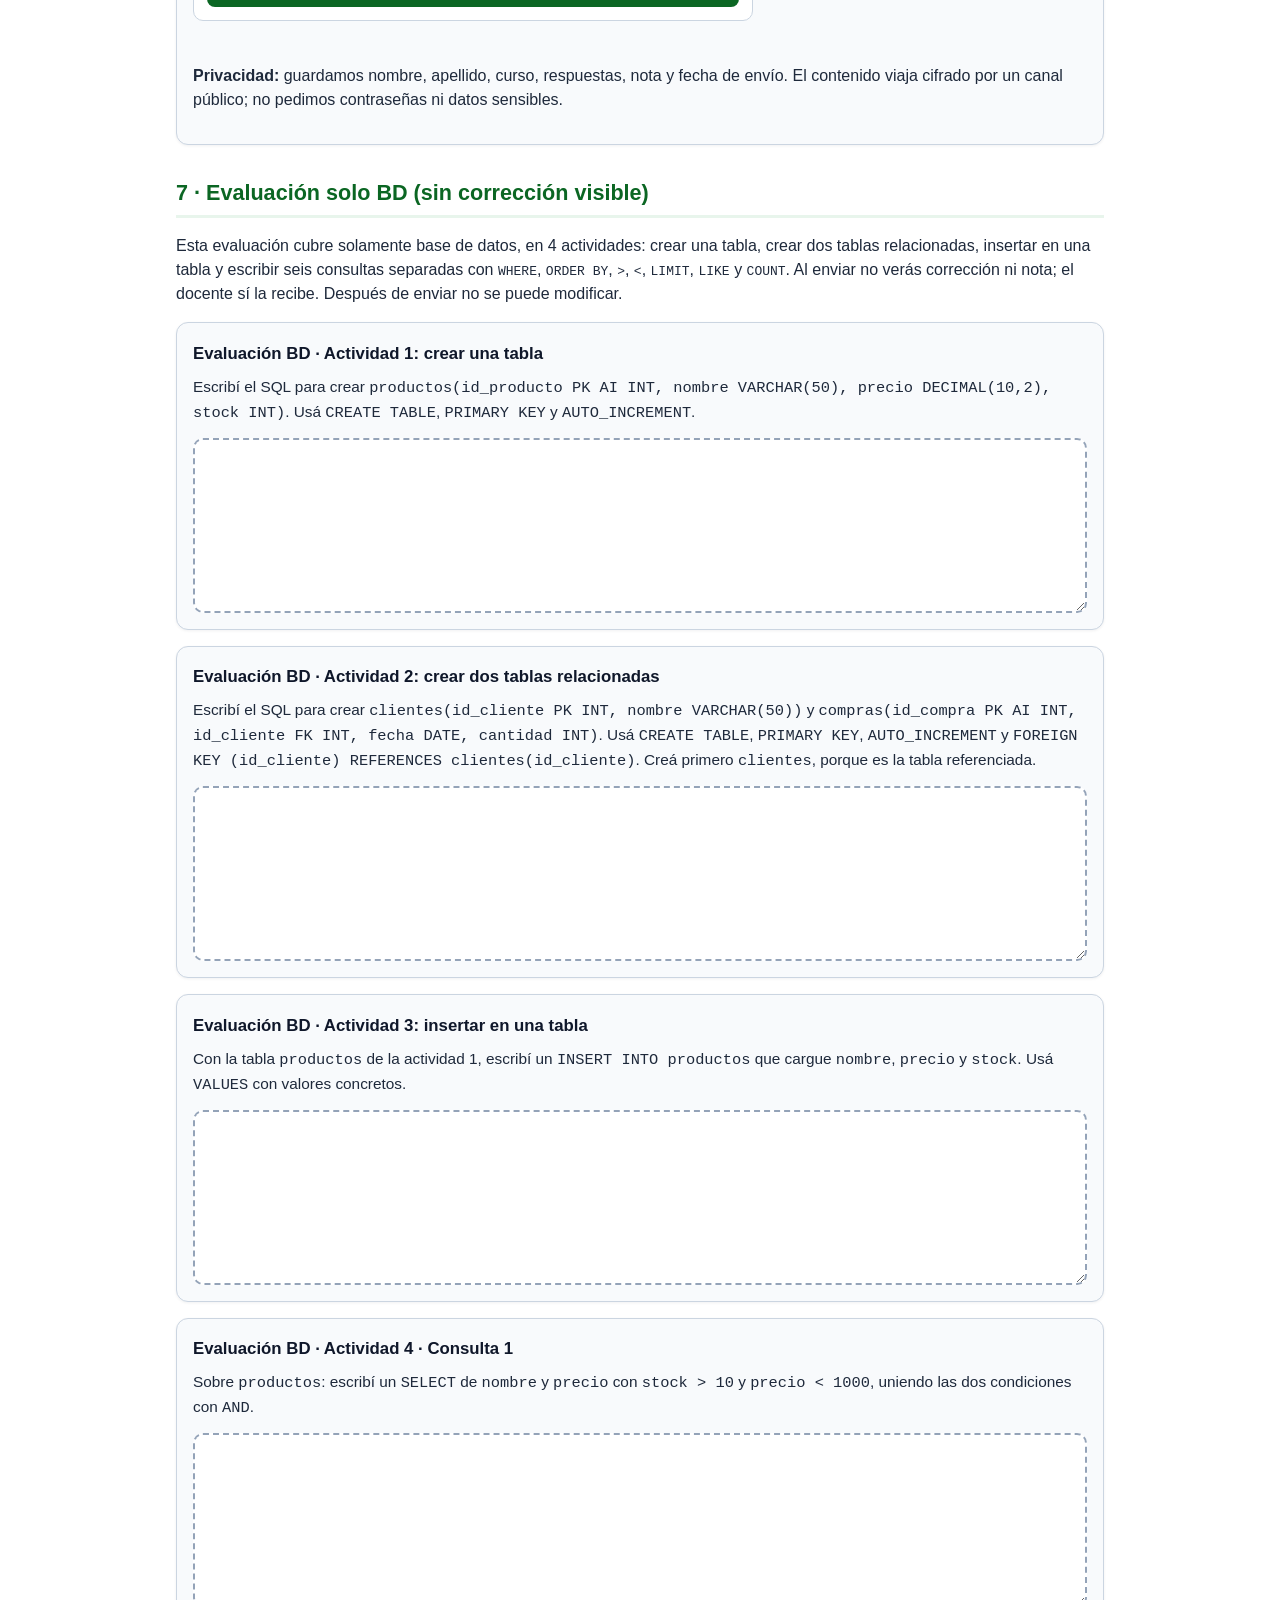
==== commit a9476582: "Agregar menu MER a las actividades de evaluacion general" ====
--- a/index.html
+++ b/index.html
@@ -791,24 +791,53 @@
   <article class="ejercicio" data-id="evg-mer1">
     <h3>Evaluación · Actividad 3: pasar el 1:N a tablas</h3>
     <p class="consigna">
-      Convertí el caso del autor y los libros al MER. Escribí <code>autor(id_autor PK INT,
-      nombre VARCHAR(50))</code> y <code>libro(id_libro PK AI INT, titulo VARCHAR(80),
-      id_autor FK INT)</code>, la cardinalidad <code>1──N</code> y una explicación de por qué la FK
-      va en <code>libro</code> y no en <code>autor</code>.
-    </p>
-    <textarea class="respuesta" spellcheck="false" placeholder="autor(...)\n1──N\nlibro(...)\nPorque..."></textarea>
+      Convertí el caso del autor y los libros al MER. Usá el menú para armar las tablas
+      <code>autor</code> y <code>libro</code> en singular, con sus columnas y tipos: en autor,
+      <code>id_autor PK INT</code> y <code>nombre VARCHAR(50)</code>; en libro,
+      <code>id_libro PK AI INT</code>, <code>titulo VARCHAR(80)</code> e
+      <code>id_autor FK INT</code>. Agregá la línea con cardinalidad <code>1──N</code> y escribí
+      en una columna la explicación de por qué la FK va en <code>libro</code> y no en
+      <code>autor</code>.
+    </p>
+    <div class="paleta-titulo">Menú para armar el MER</div>
+    <div class="menu-mer">
+      <button type="button" data-mer="tabla">Tabla</button>
+      <button type="button" data-mer="atributo">Atributo</button>
+      <button type="button" data-mer="pk">PK</button>
+      <button type="button" data-mer="fk">FK</button>
+      <button type="button" data-mer="linea">Línea de relación</button>
+      <button type="button" data-mer="card1n">1 a N</button>
+      <button type="button" data-mer="cardn1">N a 1</button>
+    </div>
+    <div class="respuesta tablas-mer" contenteditable="true" data-placeholder="Armá acá las entidades y sus relaciones…">
+      <div class="mer-diagrama"></div>
+    </div>
   </article>
 
   <article class="ejercicio" data-id="evg-mer2">
     <h3>Evaluación · Actividad 4: N:M con atributos de la relación</h3>
     <p class="consigna">
-      Convertí el caso alumno–materia al MER: <code>alumno(id_alumno PK INT, nombre VARCHAR(50))</code>,
+      Convertí el caso alumno–materia al MER con el menú: armá
+      <code>alumno(id_alumno PK INT, nombre VARCHAR(50))</code>,
       <code>materia(id_materia PK INT, nombre VARCHAR(50))</code> y la intermedia
       <code>inscripcion(id_inscripcion PK AI INT, id_alumno FK INT, id_materia FK INT,
-      nota DECIMAL(3,1), fecha DATE)</code>. Escribí las dos cardinalidades <code>1──N</code> y
-      <code>N──1</code> y aclaró que las dos FK están en la intermedia.
-    </p>
-    <textarea class="respuesta" spellcheck="false" placeholder="alumno(...)\nmateria(...)\ninscripcion(...)"></textarea>
+      nota DECIMAL(3,1), fecha DATE)</code>. Insertá las dos líneas con cardinalidad
+      <code>1──N</code> y <code>N──1</code> y aclaró en una columna que las dos FK están en la
+      intermedia.
+    </p>
+    <div class="paleta-titulo">Menú para armar el MER</div>
+    <div class="menu-mer">
+      <button type="button" data-mer="tabla">Tabla</button>
+      <button type="button" data-mer="atributo">Atributo</button>
+      <button type="button" data-mer="pk">PK</button>
+      <button type="button" data-mer="fk">FK</button>
+      <button type="button" data-mer="linea">Línea de relación</button>
+      <button type="button" data-mer="card1n">1 a N</button>
+      <button type="button" data-mer="cardn1">N a 1</button>
+    </div>
+    <div class="respuesta tablas-mer" contenteditable="true" data-placeholder="Armá acá las entidades y sus relaciones…">
+      <div class="mer-diagrama"></div>
+    </div>
   </article>
 
   <article class="ejercicio" data-id="evg-bd1">
@@ -1620,44 +1649,46 @@
 }
 
 function prepararMenuMer(){
-  const menu = document.querySelector('.menu-mer');
-  const caja = document.querySelector('.ejercicio[data-id="mer1"] .respuesta');
-  if (!menu || !caja) return;
-  const diagrama = caja.querySelector('.mer-diagrama');
-  menu.querySelectorAll('button').forEach(function(boton){
-    const icono = ICONOS_MER[boton.dataset.mer];
-    if (!icono) return;
-    const texto = boton.textContent.trim();
-    boton.innerHTML = '<svg class="boton-icono" viewBox="0 0 28 20" aria-hidden="true">' +
-      icono + '</svg><span>' + texto + '</span>';
-    boton.title = boton.dataset.mer === 'card1n' || boton.dataset.mer === 'cardn1'
-      ? 'Insertar relación ' + texto + ' después de la entidad seleccionada'
-      : 'Insertar ' + texto.toLowerCase() + ' en el área de respuesta';
-  });
-  menu.addEventListener('mousedown', function(e){
-    if (e.target.closest('button')) e.preventDefault();
-  });
-  menu.addEventListener('click', function(e){
-    const boton = e.target.closest('button');
-    if (!boton || !diagrama) return;
-    const accion = boton.dataset.mer;
-    if (accion === 'tabla'){
-      diagrama.appendChild(nuevaTablaMer());
-    }
-    else if (accion === 'atributo'){
-      const tablas = diagrama.querySelectorAll('.mer-tabla');
-      let tabla = tablas[tablas.length - 1];
-      if (!tabla){ tabla = nuevaTablaMer(); diagrama.appendChild(tabla); }
-      tabla.appendChild(nuevoCampoMer());
-    } else if (accion === 'linea'){
-      insertarLineaMer(diagrama, '');
-    } else if (accion === 'card1n'){
-      insertarLineaMer(diagrama, '1──N');
-    } else if (accion === 'cardn1'){
-      insertarLineaMer(diagrama, 'N──1');
-    } else if (accion === 'pk' || accion === 'fk'){
-      escribirMarcaMer(accion.toUpperCase(), caja, diagrama);
-    }
+  document.querySelectorAll('.menu-mer').forEach(function(menu){
+    const articulo = menu.closest('.ejercicio');
+    const caja = articulo && articulo.querySelector('.respuesta');
+    if (!caja) return;
+    const diagrama = caja.querySelector('.mer-diagrama');
+    menu.querySelectorAll('button').forEach(function(boton){
+      const icono = ICONOS_MER[boton.dataset.mer];
+      if (!icono) return;
+      const texto = boton.textContent.trim();
+      boton.innerHTML = '<svg class="boton-icono" viewBox="0 0 28 20" aria-hidden="true">' +
+        icono + '</svg><span>' + texto + '</span>';
+      boton.title = boton.dataset.mer === 'card1n' || boton.dataset.mer === 'cardn1'
+        ? 'Insertar relación ' + texto + ' después de la entidad seleccionada'
+        : 'Insertar ' + texto.toLowerCase() + ' en el área de respuesta';
+    });
+    menu.addEventListener('mousedown', function(e){
+      if (e.target.closest('button')) e.preventDefault();
+    });
+    menu.addEventListener('click', function(e){
+      const boton = e.target.closest('button');
+      if (!boton || !diagrama) return;
+      const accion = boton.dataset.mer;
+      if (accion === 'tabla'){
+        diagrama.appendChild(nuevaTablaMer());
+      }
+      else if (accion === 'atributo'){
+        const tablas = diagrama.querySelectorAll('.mer-tabla');
+        let tabla = tablas[tablas.length - 1];
+        if (!tabla){ tabla = nuevaTablaMer(); diagrama.appendChild(tabla); }
+        tabla.appendChild(nuevoCampoMer());
+      } else if (accion === 'linea'){
+        insertarLineaMer(diagrama, '');
+      } else if (accion === 'card1n'){
+        insertarLineaMer(diagrama, '1──N');
+      } else if (accion === 'cardn1'){
+        insertarLineaMer(diagrama, 'N──1');
+      } else if (accion === 'pk' || accion === 'fk'){
+        escribirMarcaMer(accion.toUpperCase(), caja, diagrama);
+      }
+    });
   });
 }
 
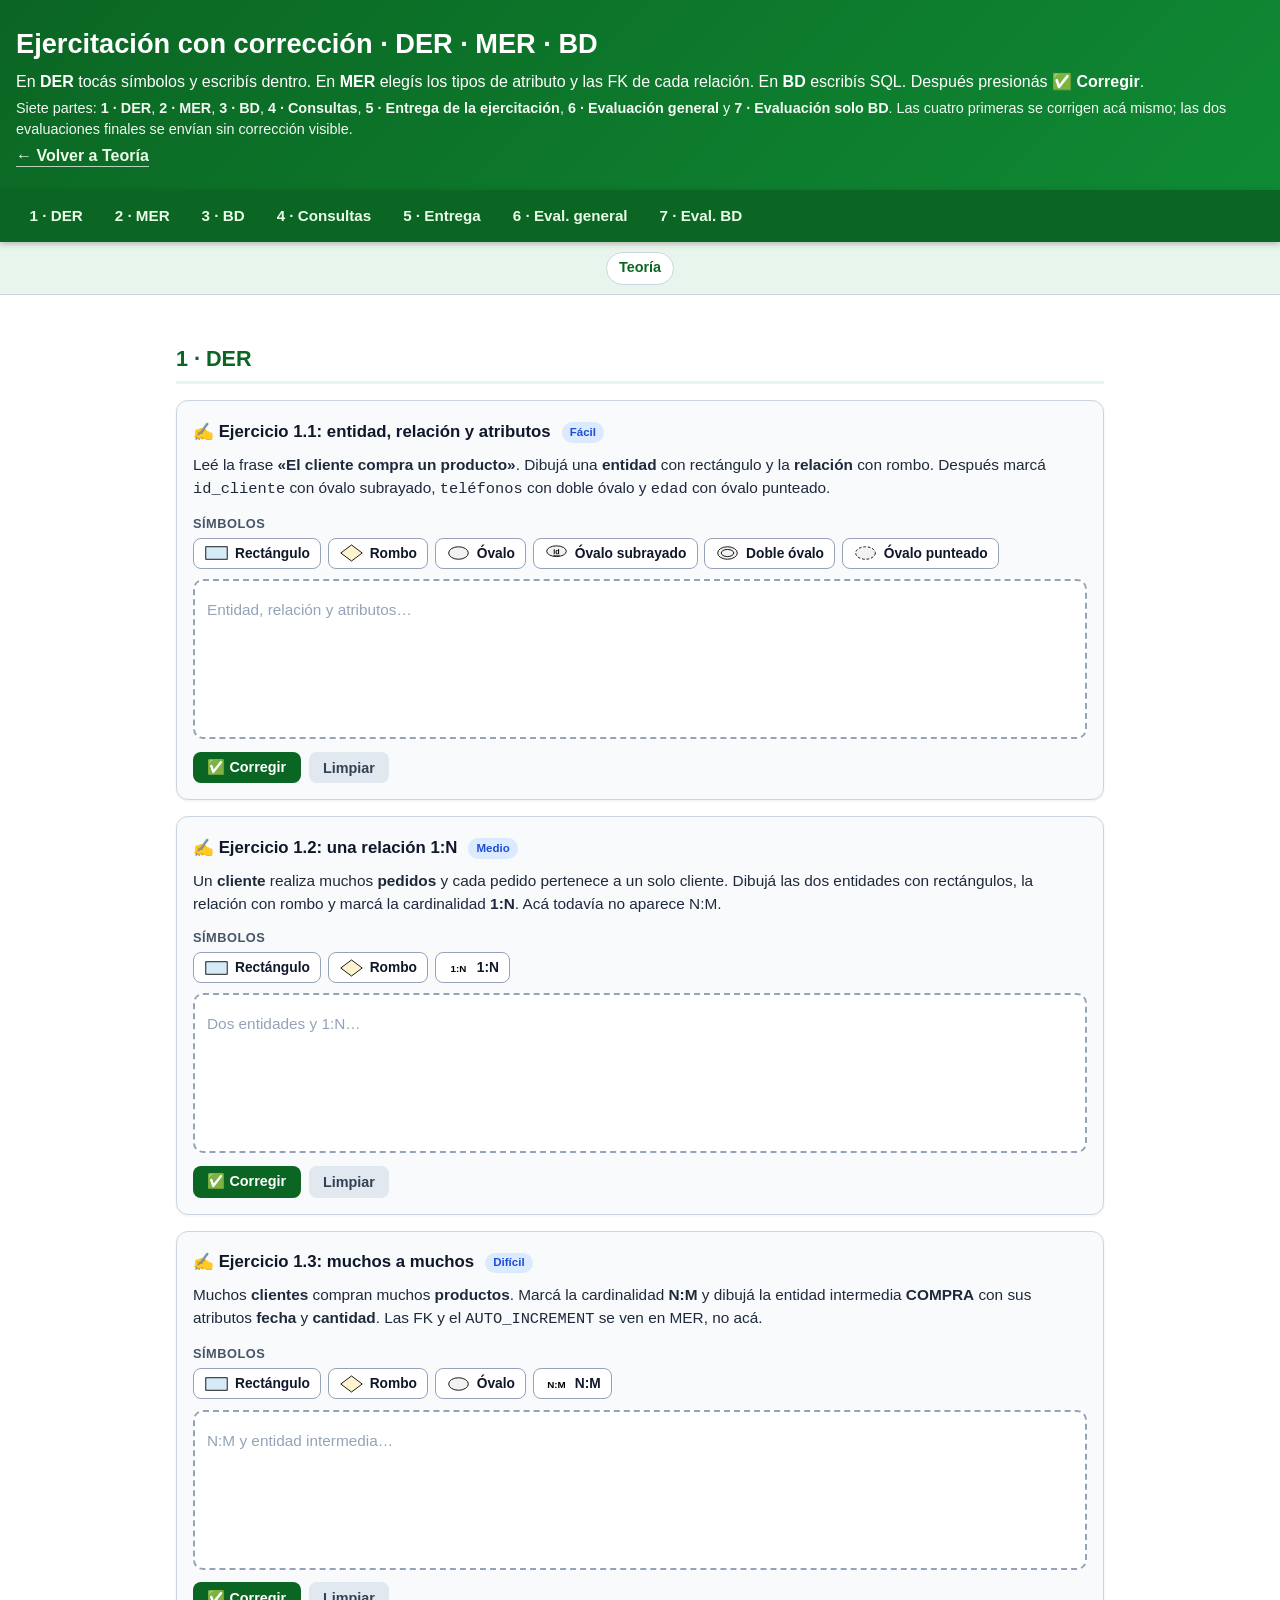
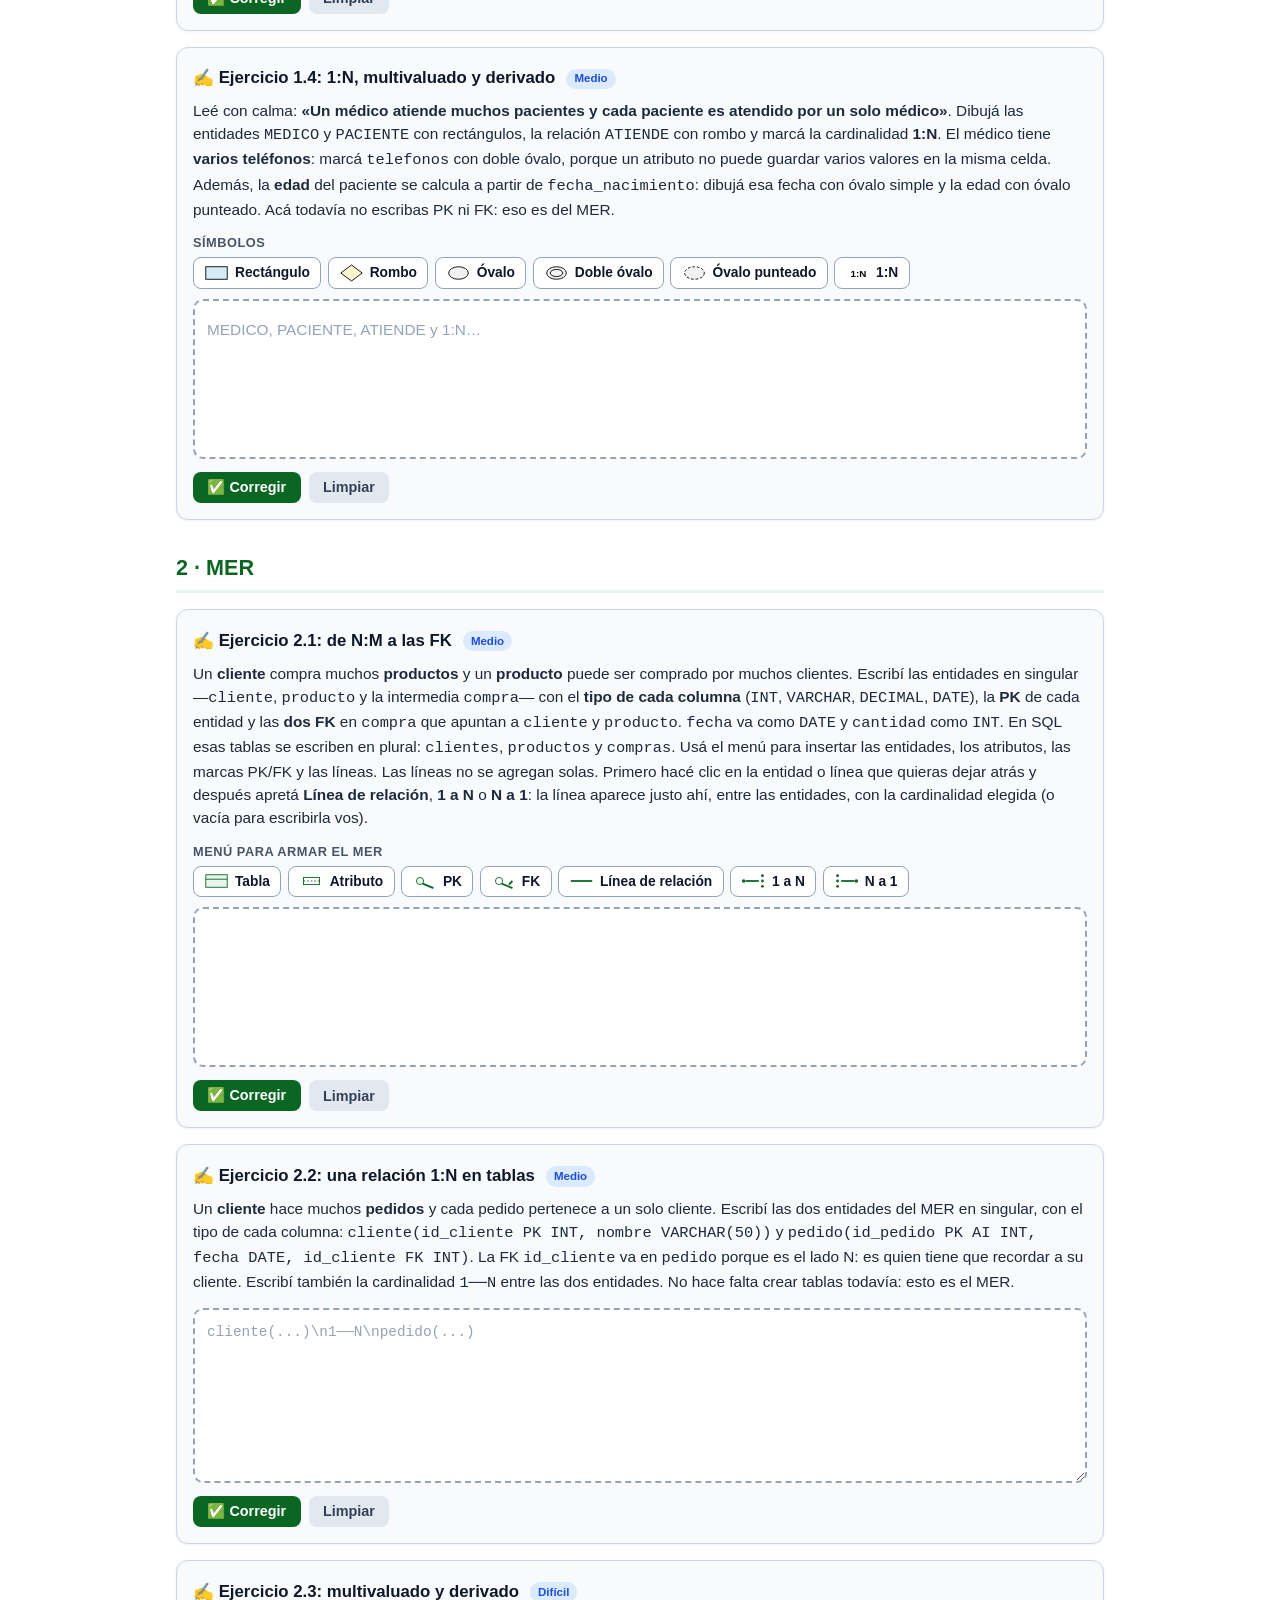
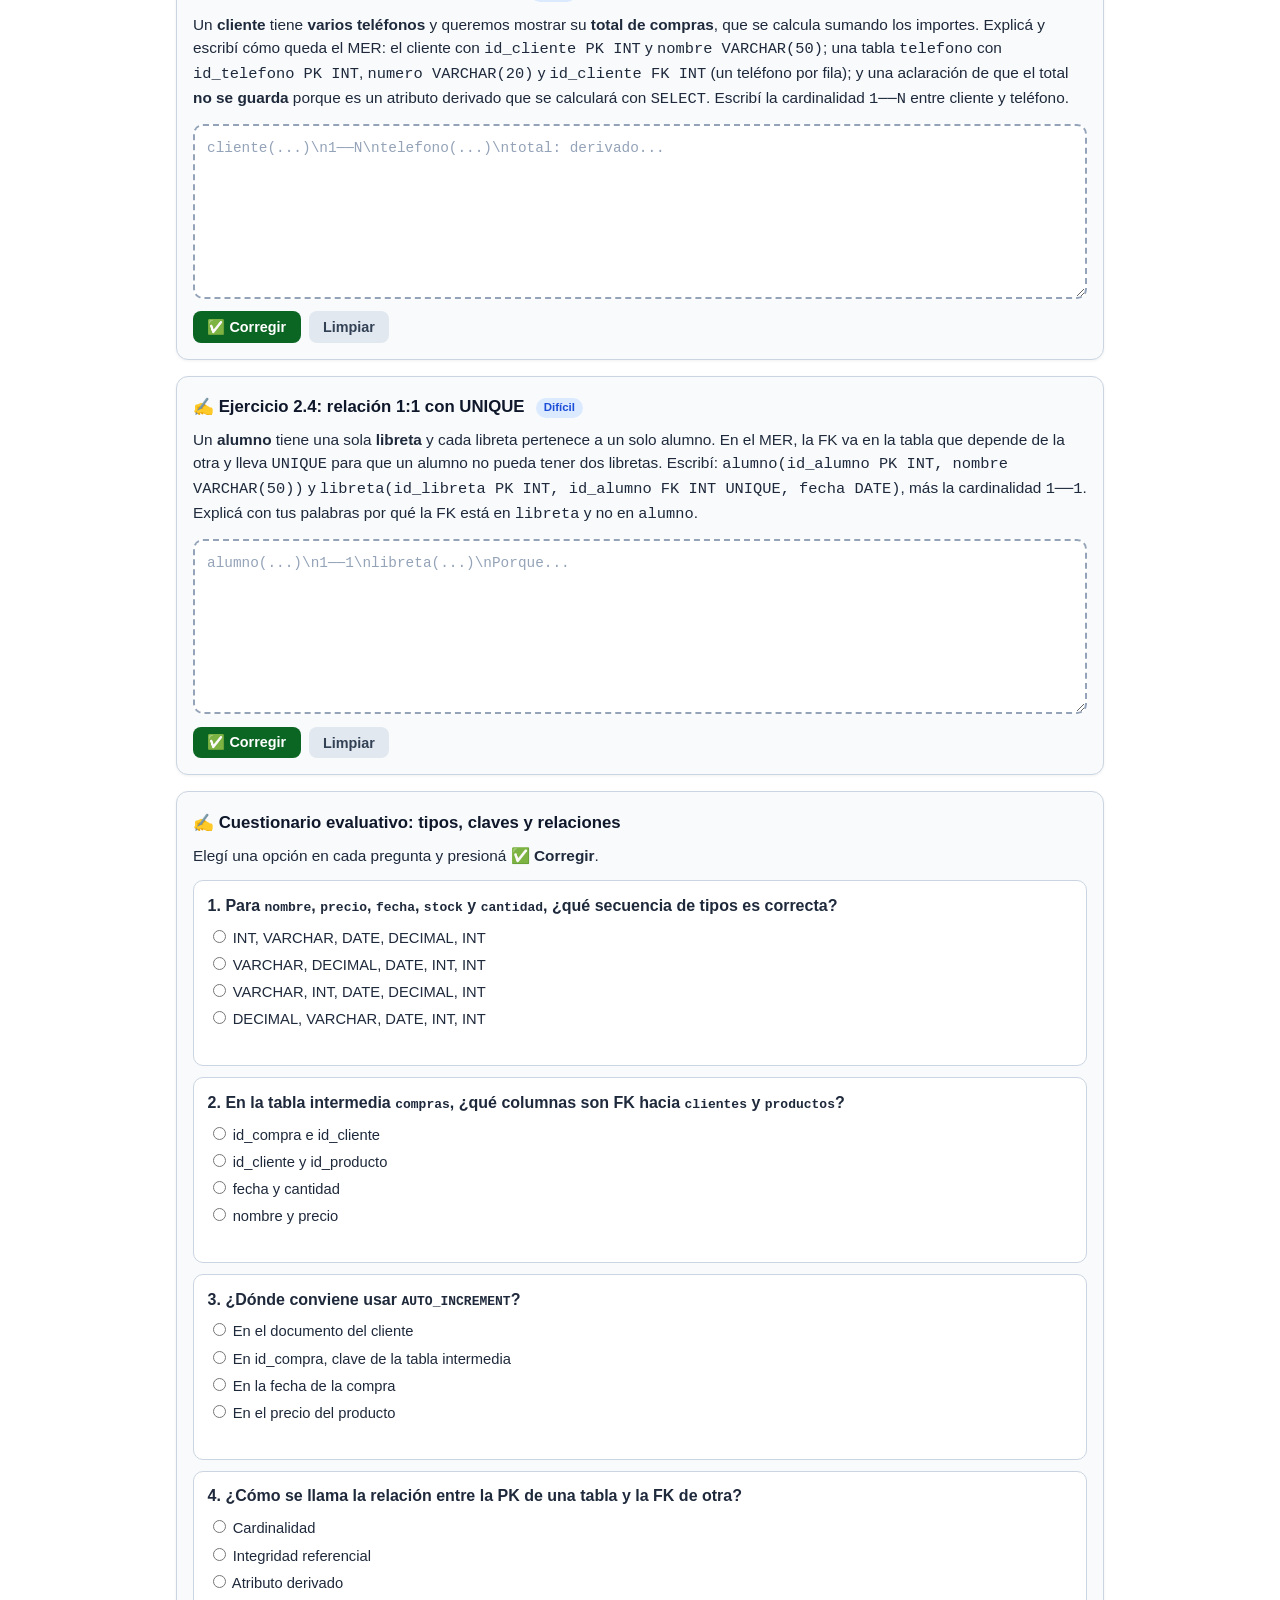
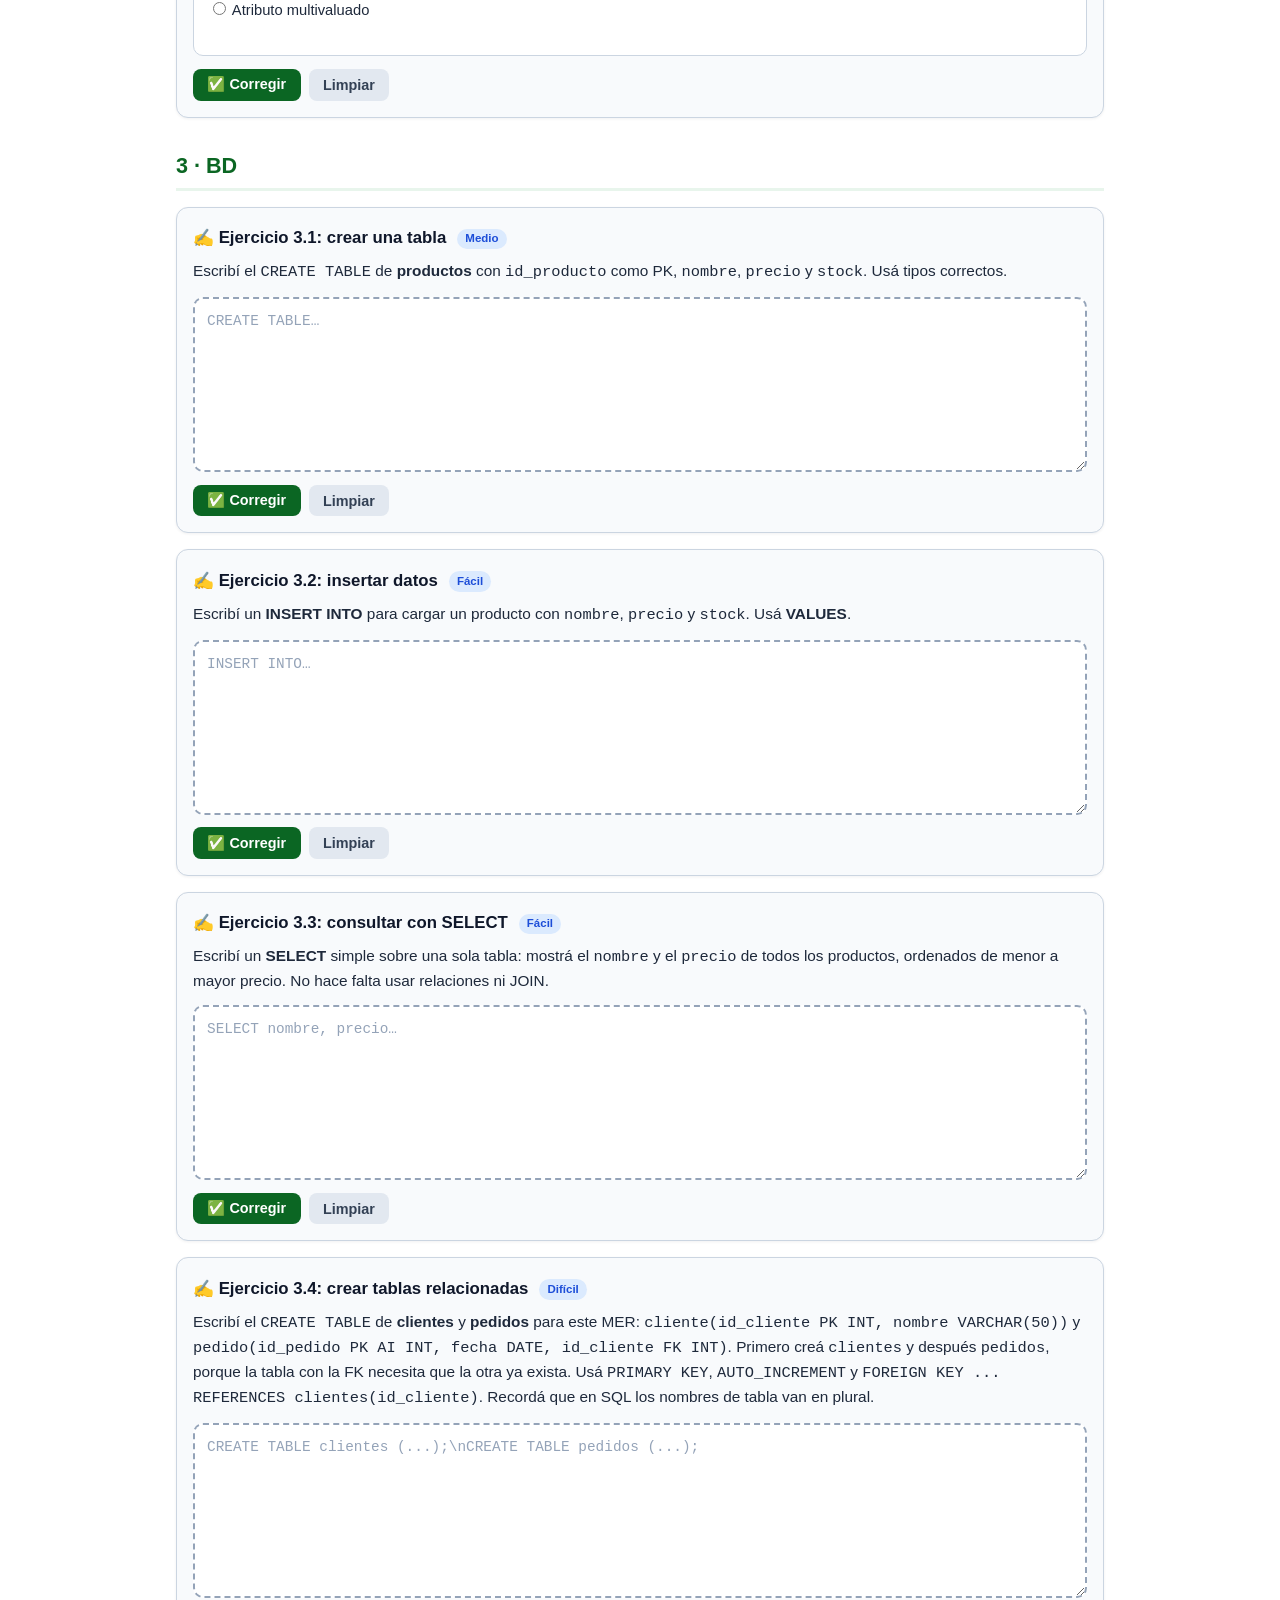
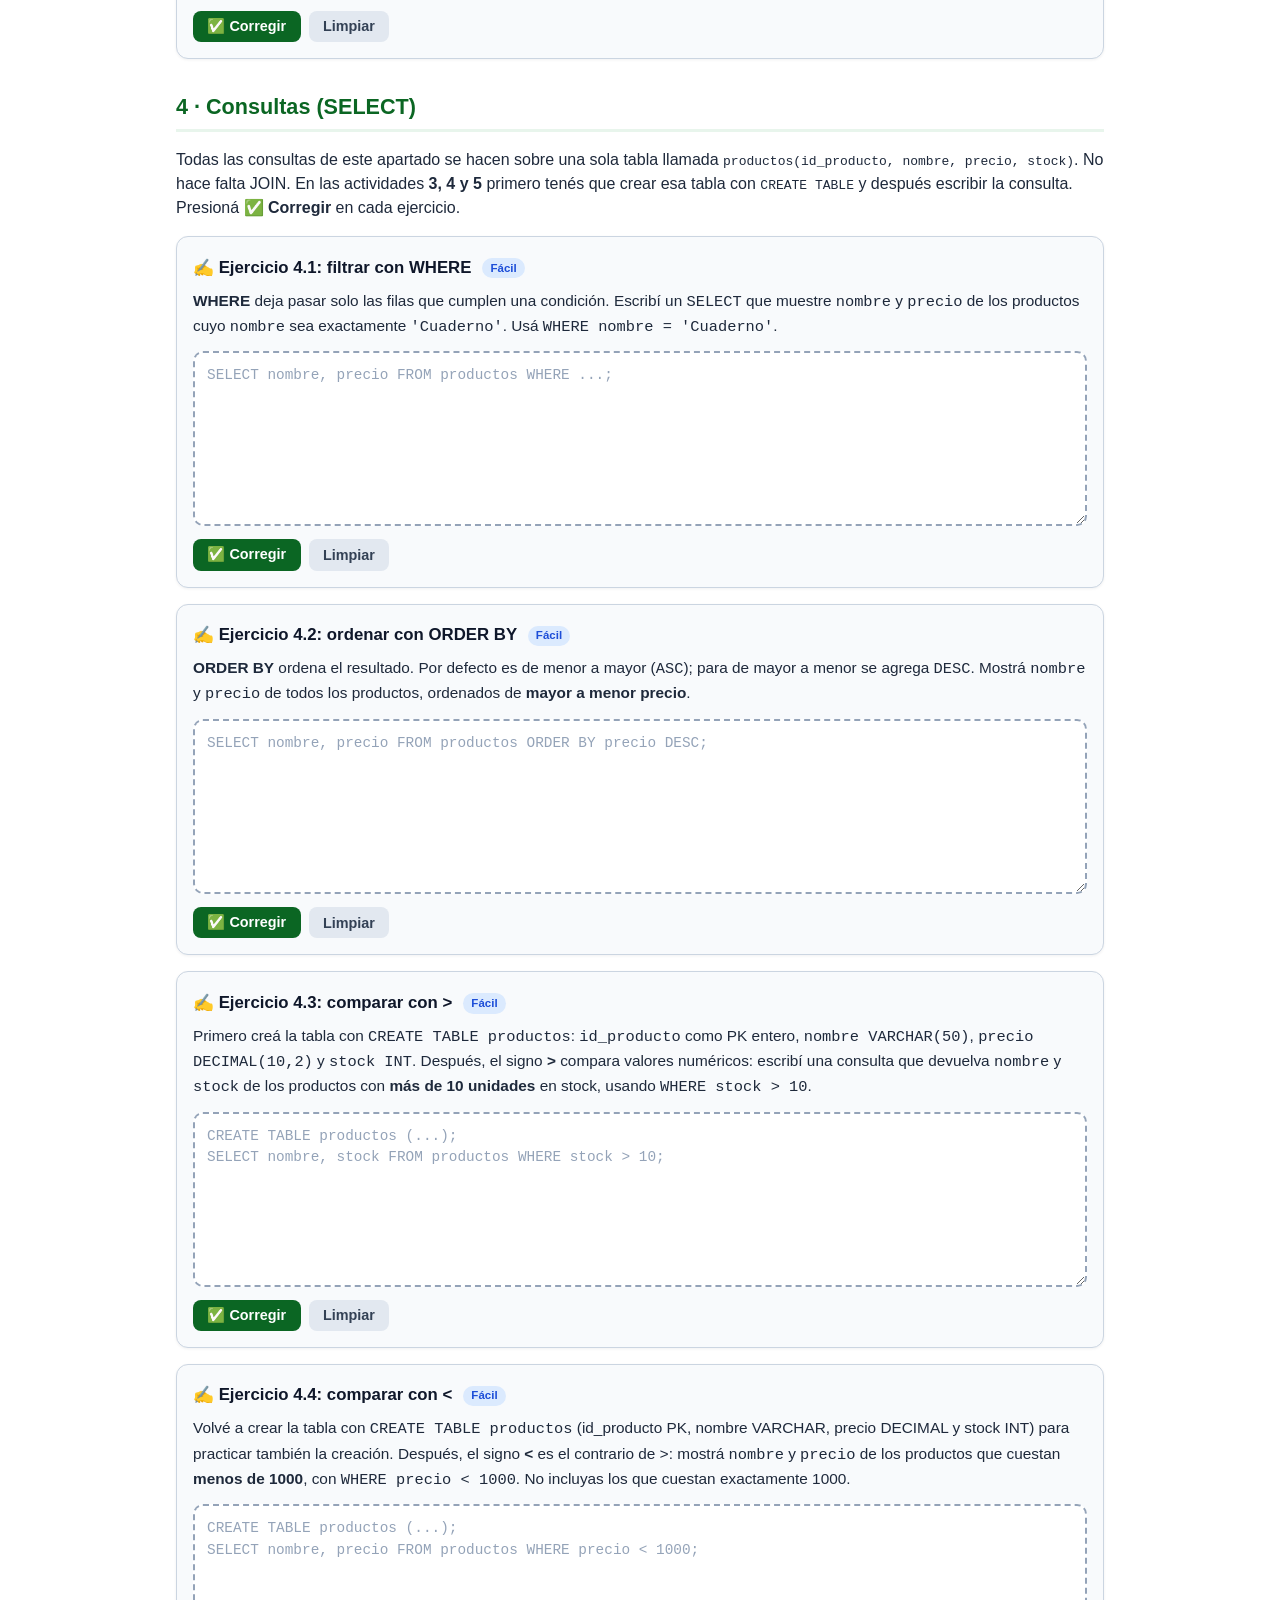
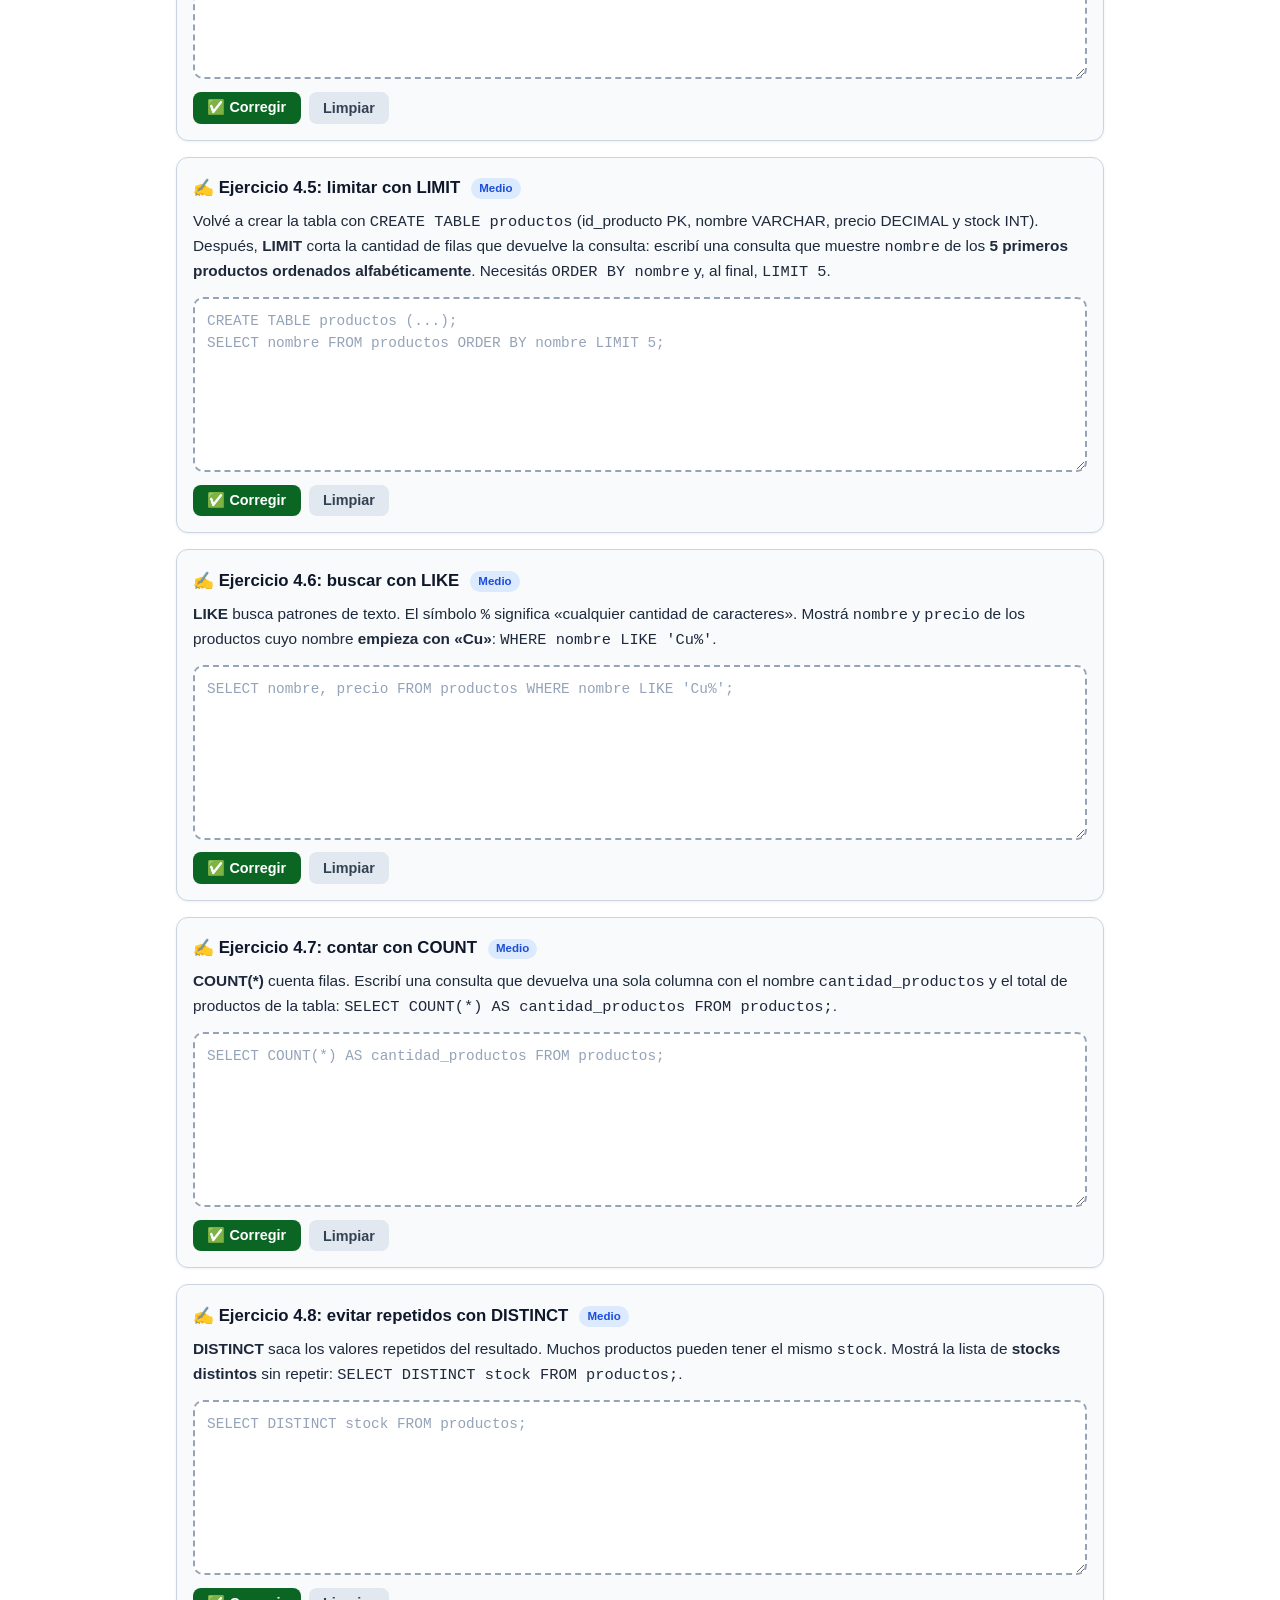
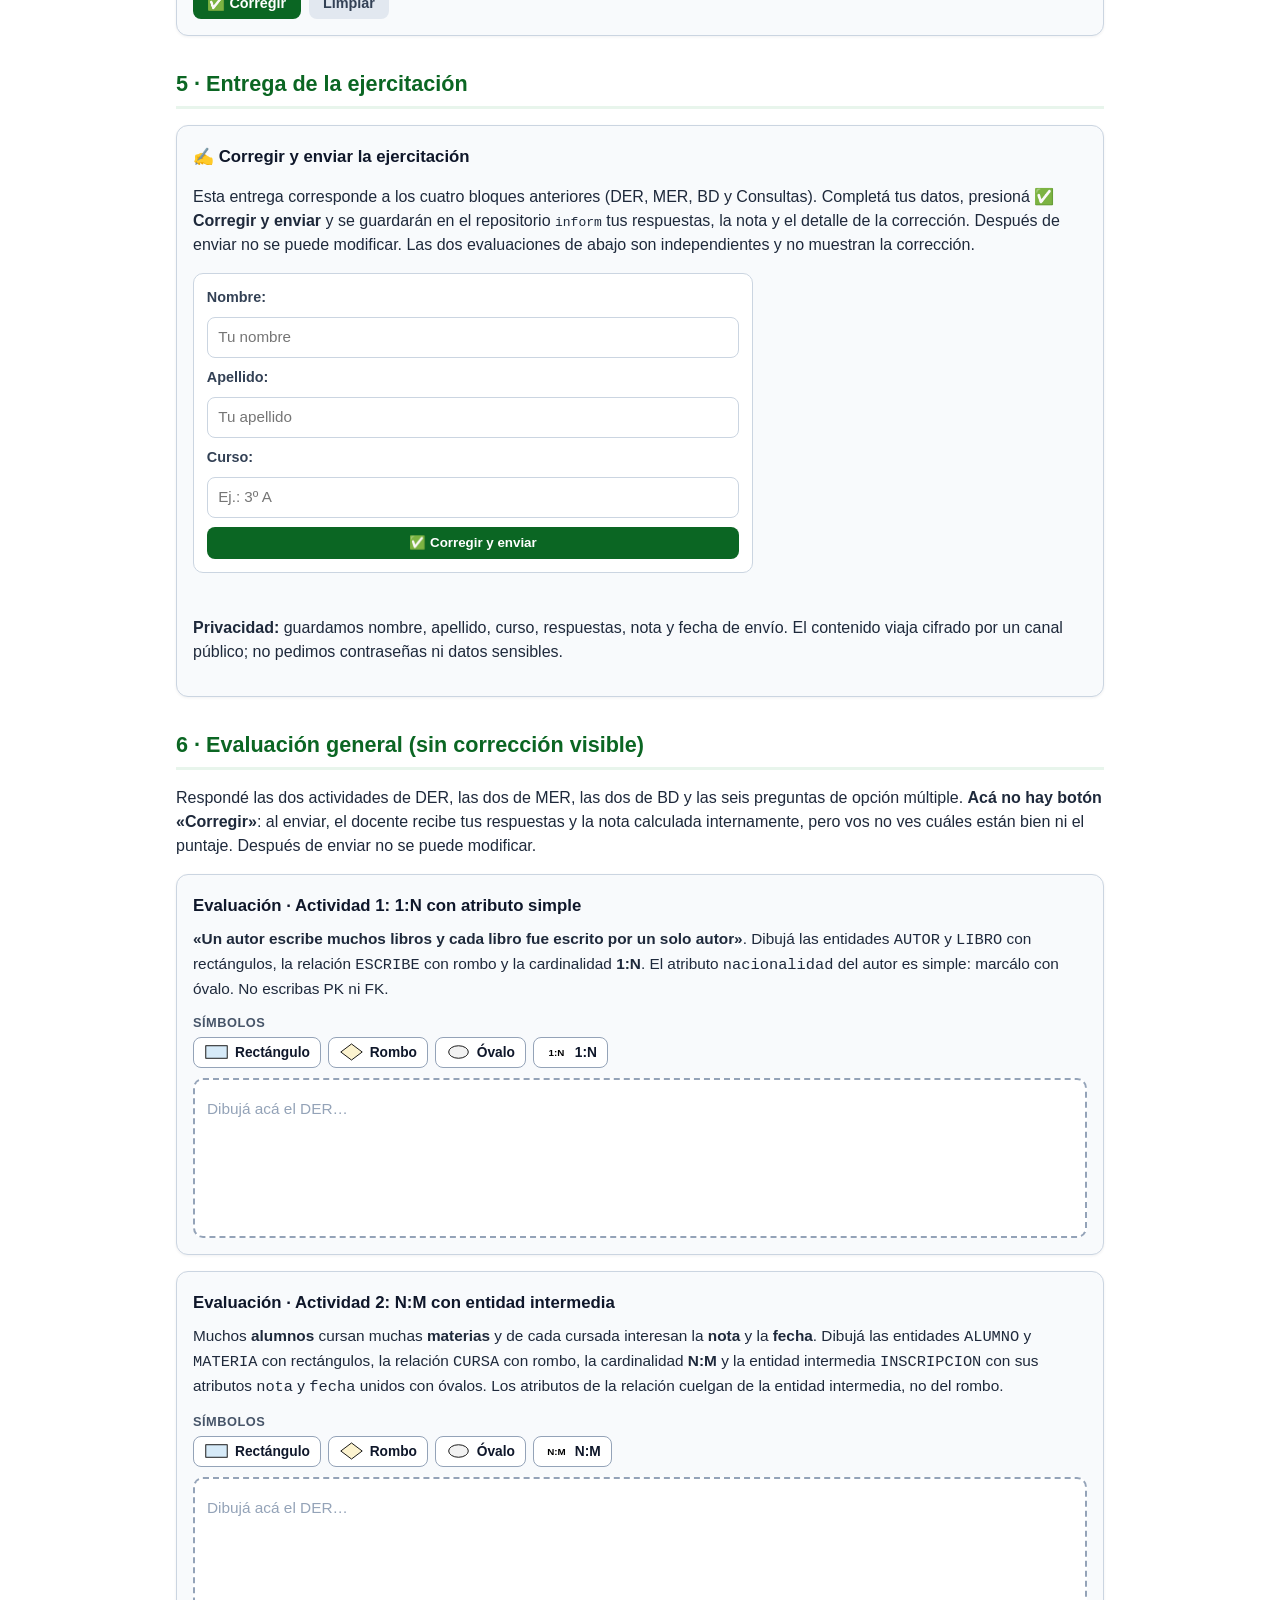
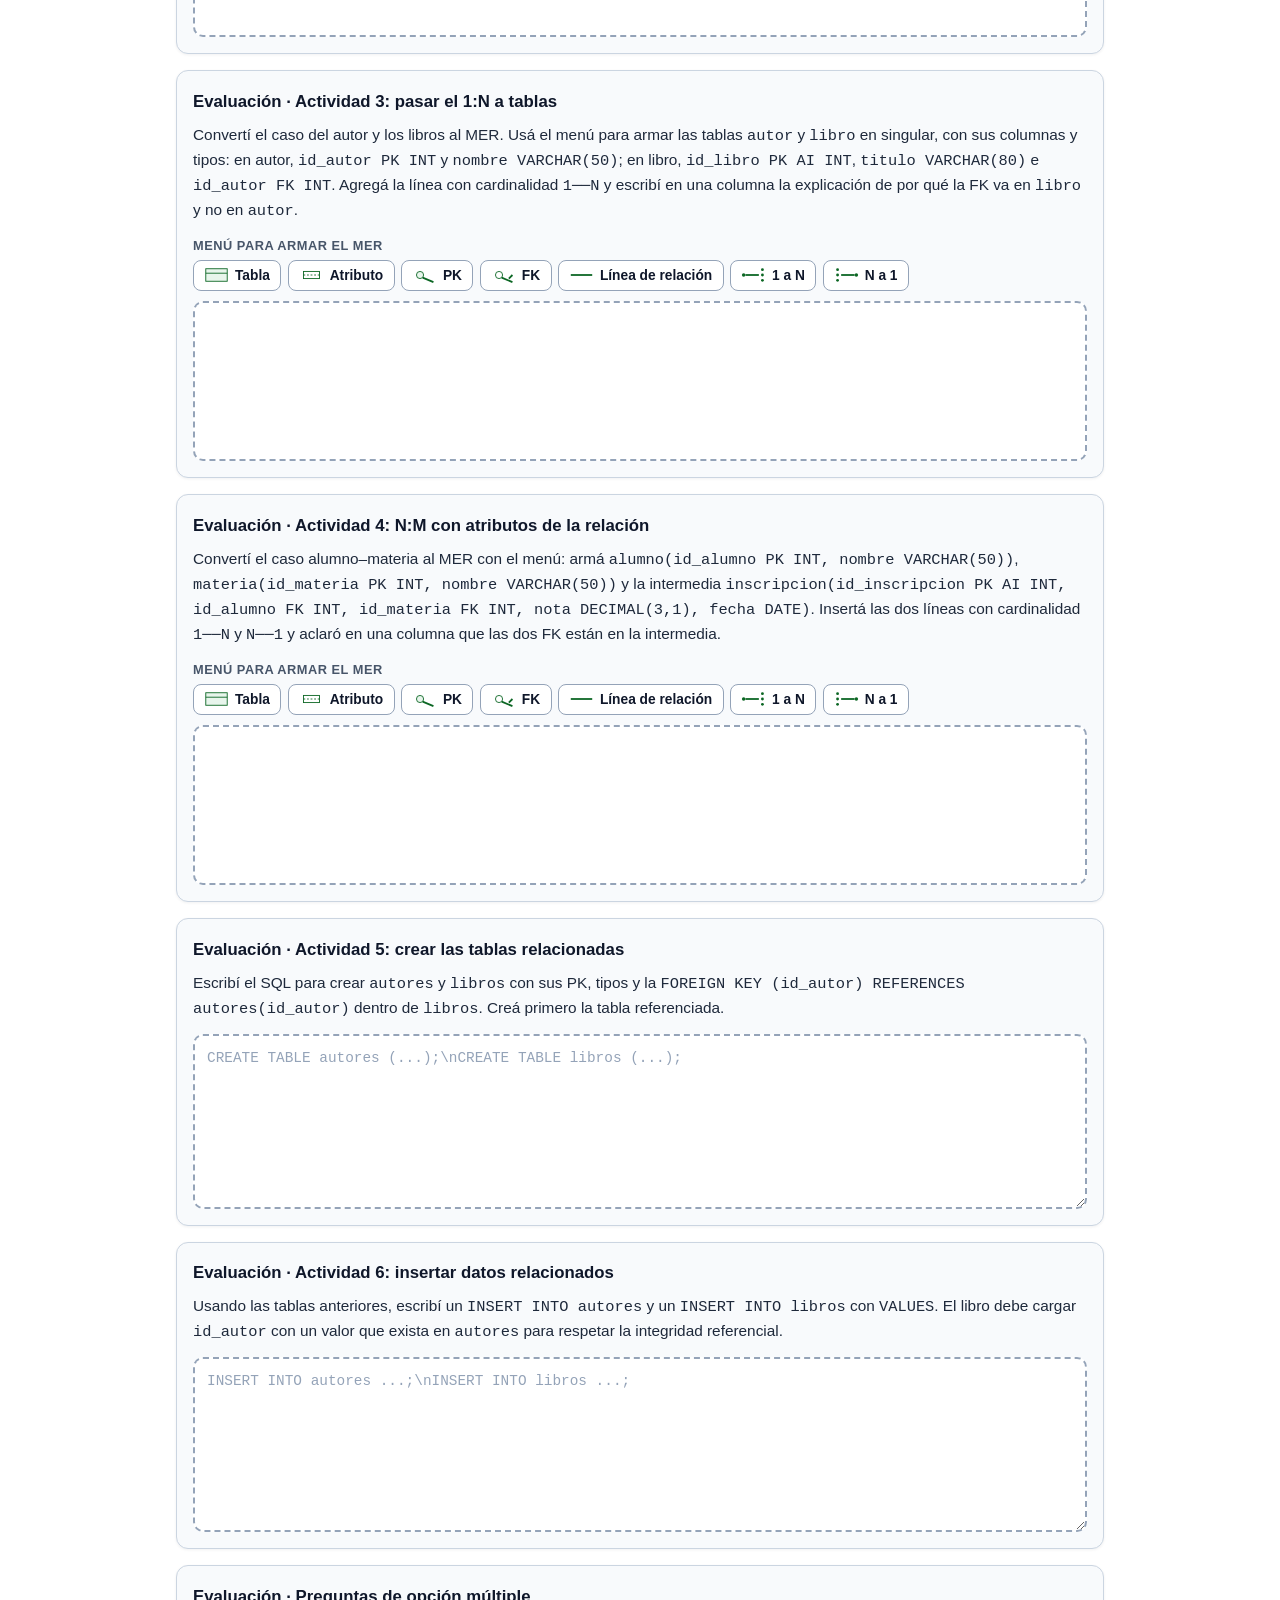
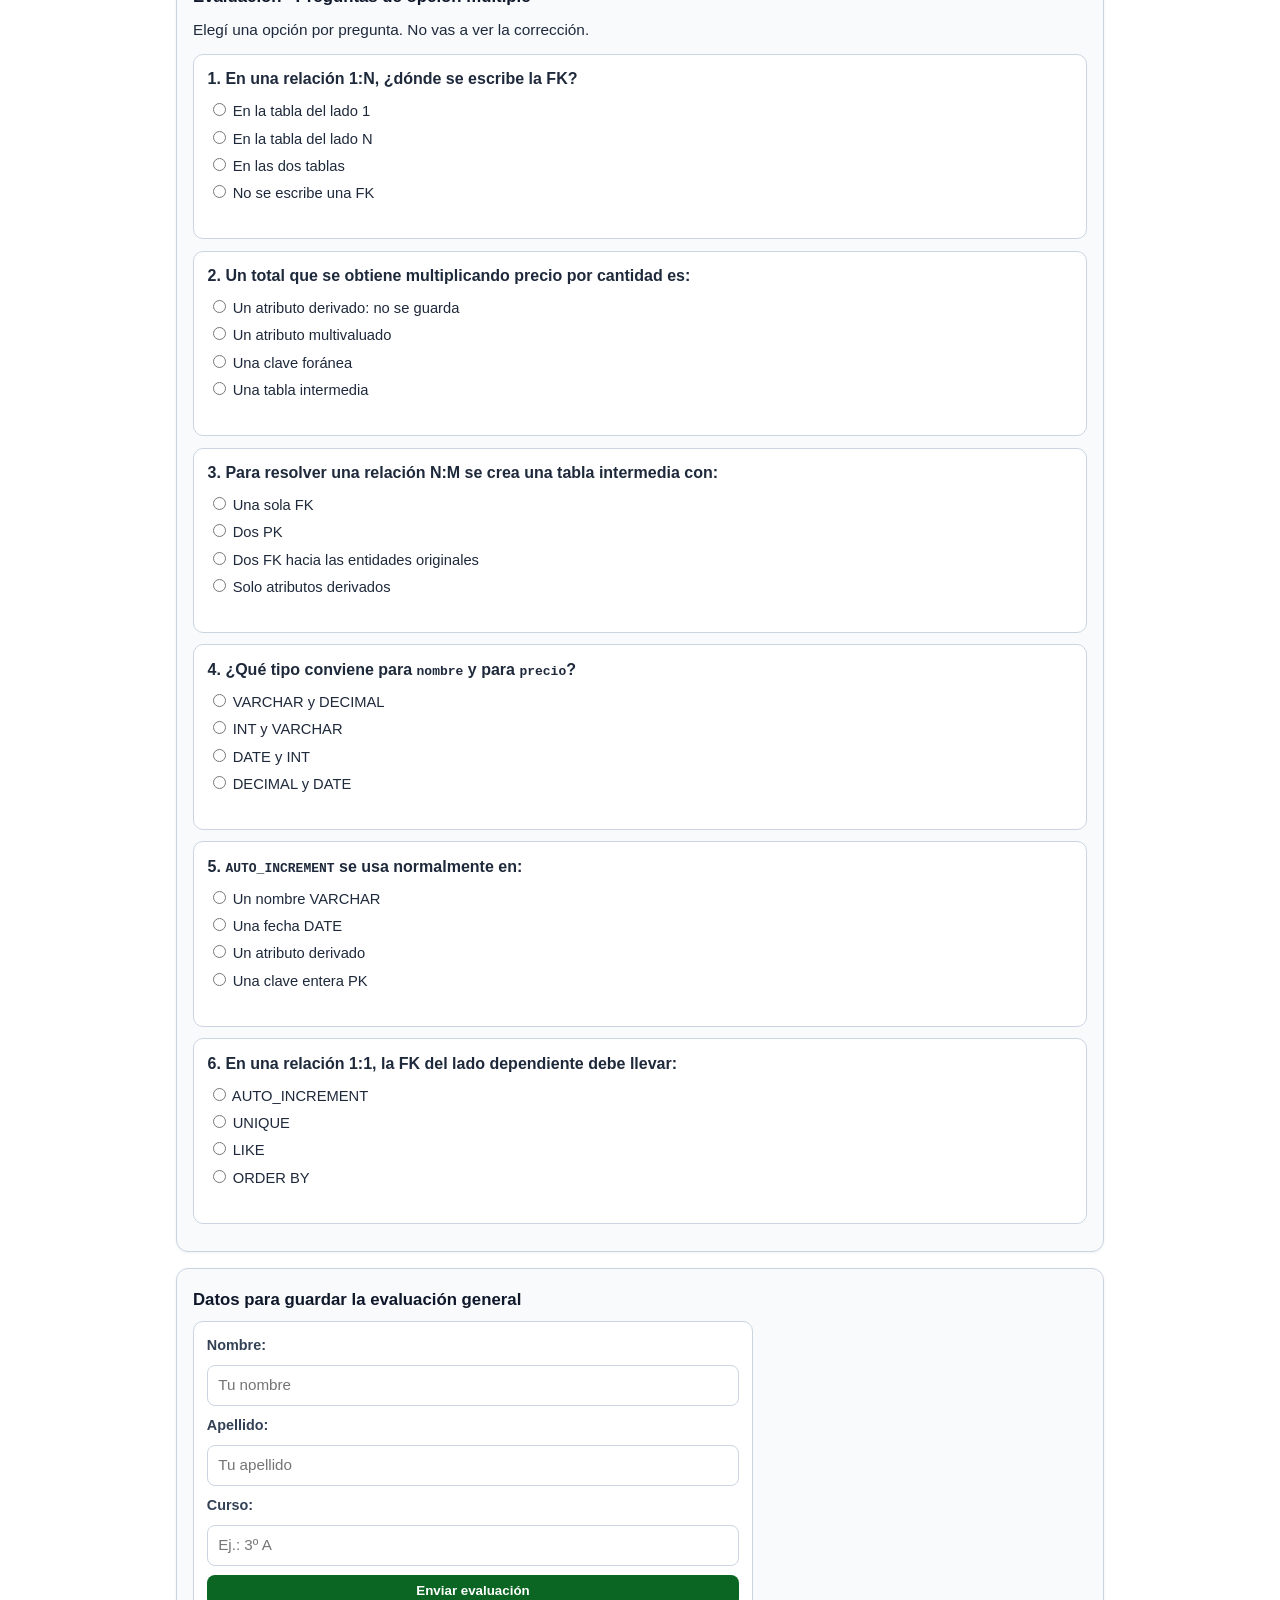
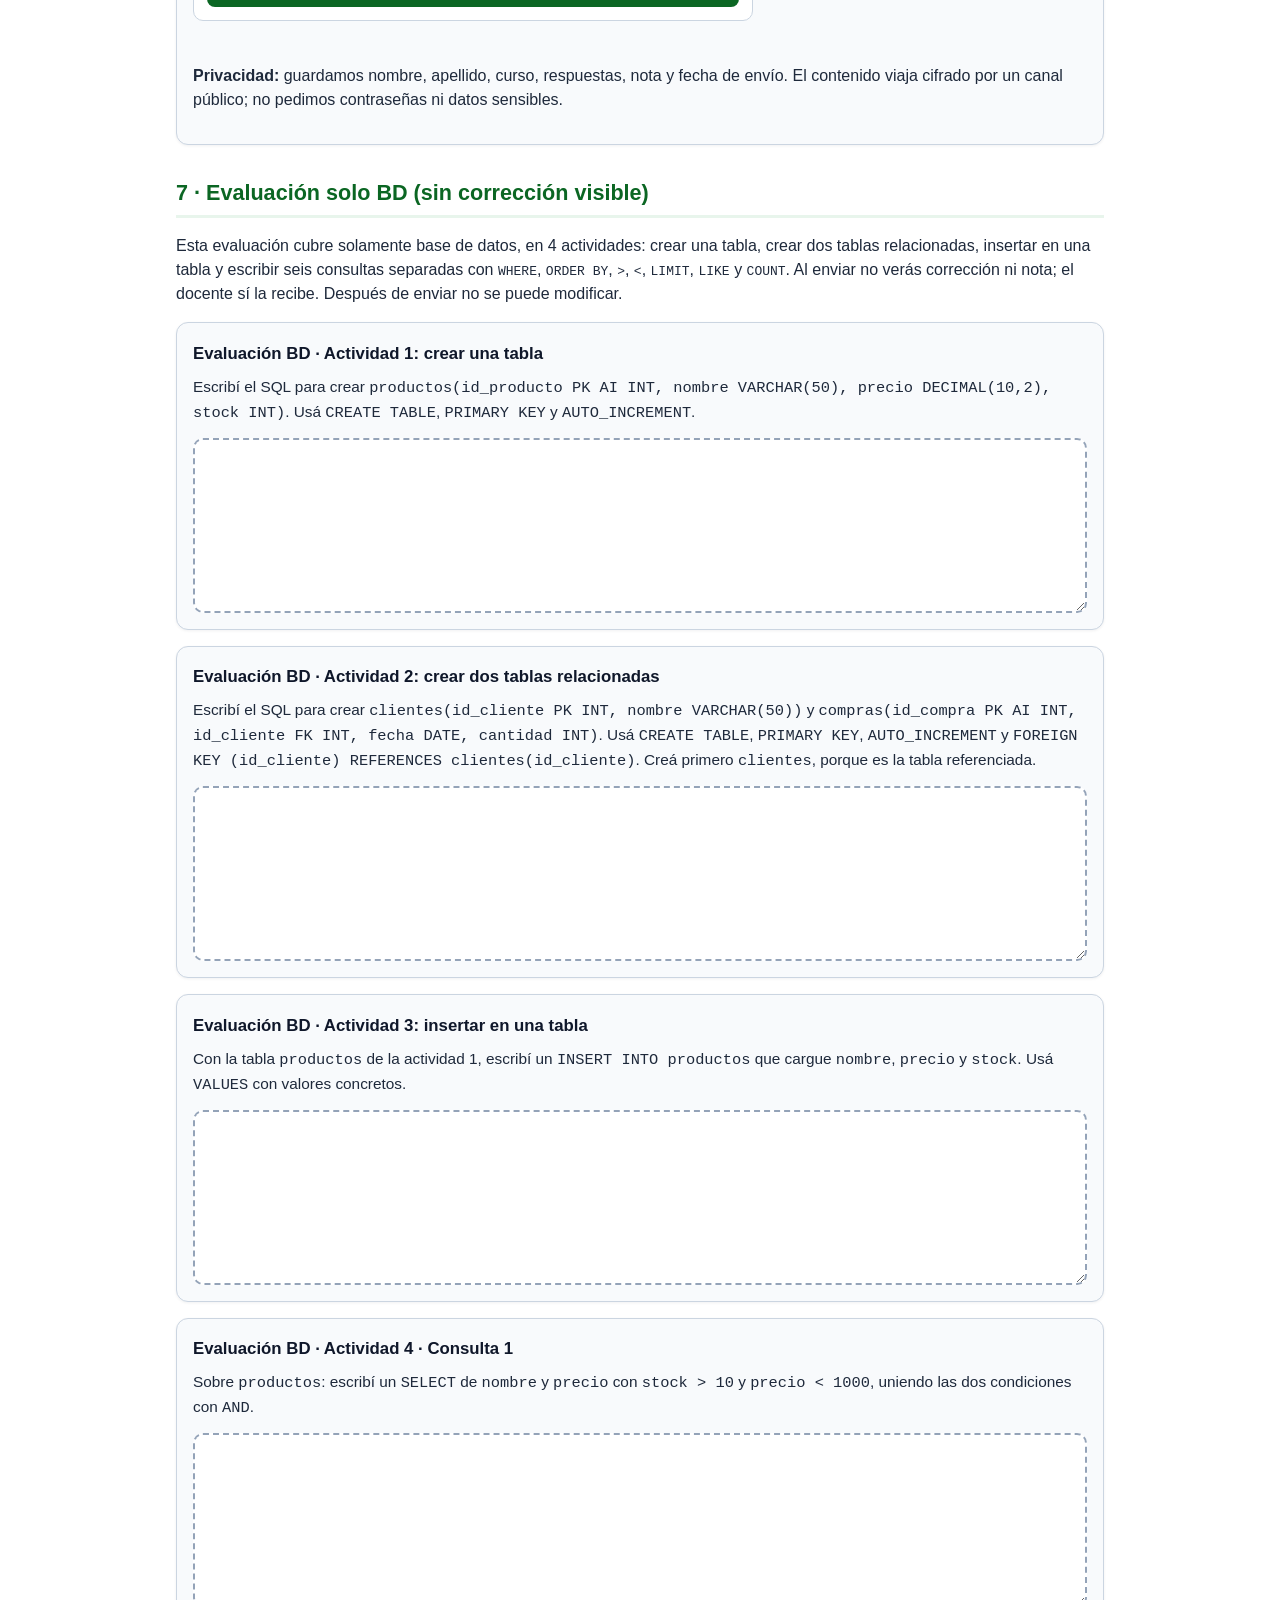
==== commit a9c40340: "Dejar solo el enlace a Teoria en el menu de guias" ====
--- a/index.html
+++ b/index.html
@@ -249,10 +249,7 @@
   <a href="#evaluacion-bd">7 · Eval. BD</a>
 </nav>
 
-<nav class="nav-guias" aria-label="Guías del repositorio">
-  <a href="der.html">1 · DER</a>
-  <a href="mer.html">2 · MER</a>
-  <a href="mysql.html">3 · MySQL</a>
+<nav class="nav-guias" aria-label="Guía del repositorio">
   <a href="unamasdesistemas/">Teoría</a>
 </nav>
 
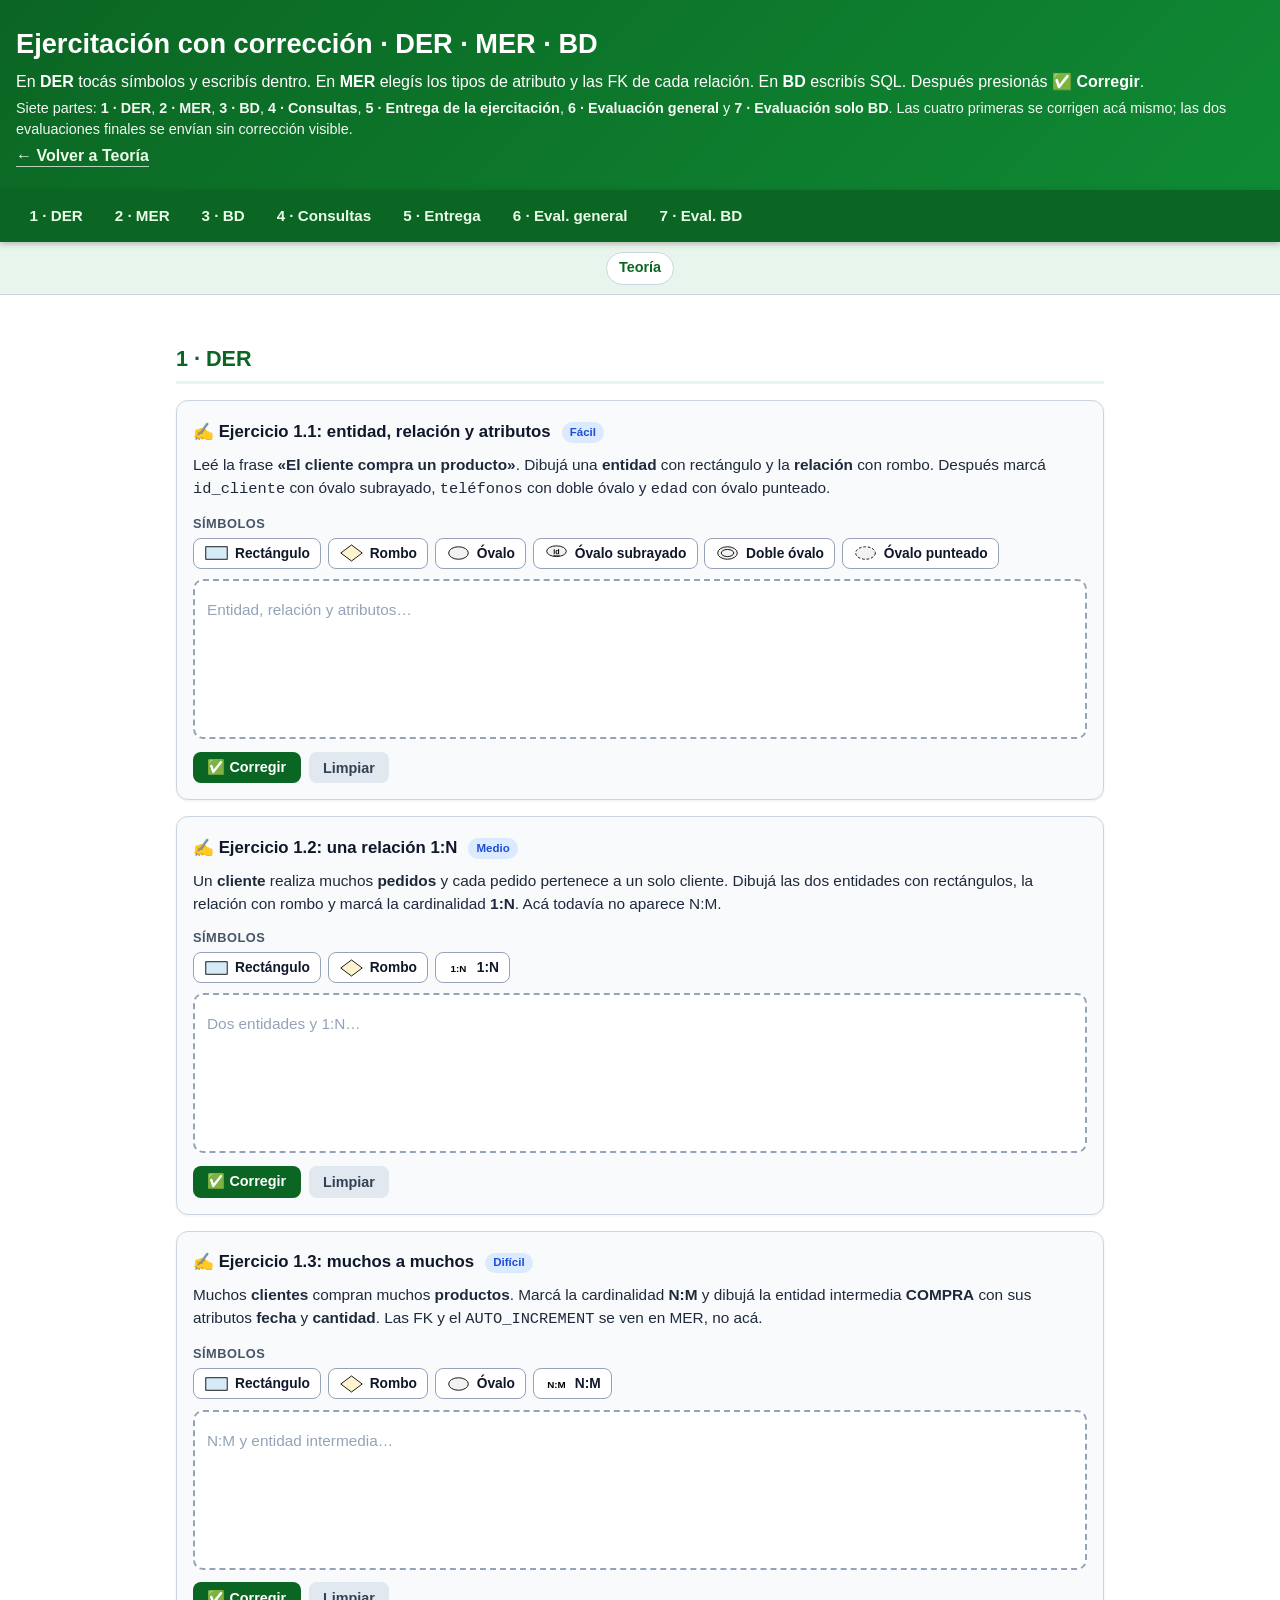
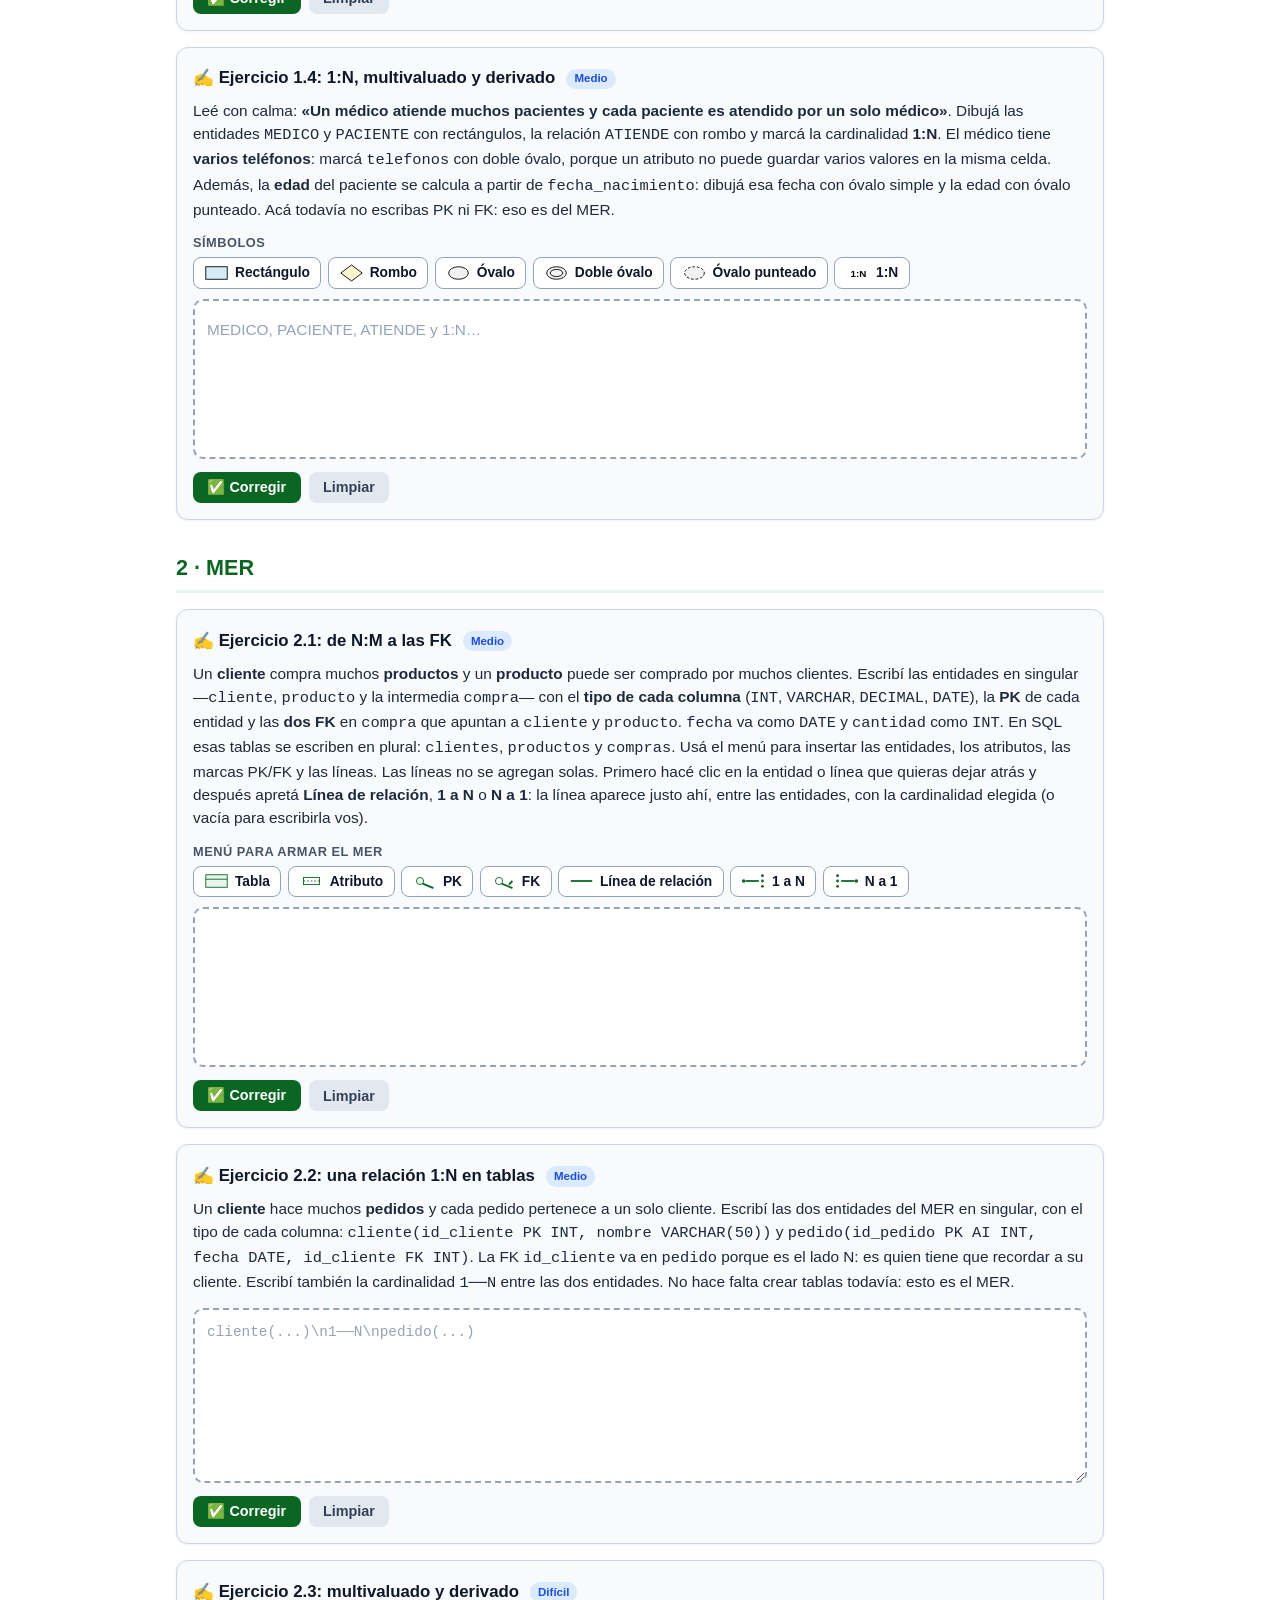
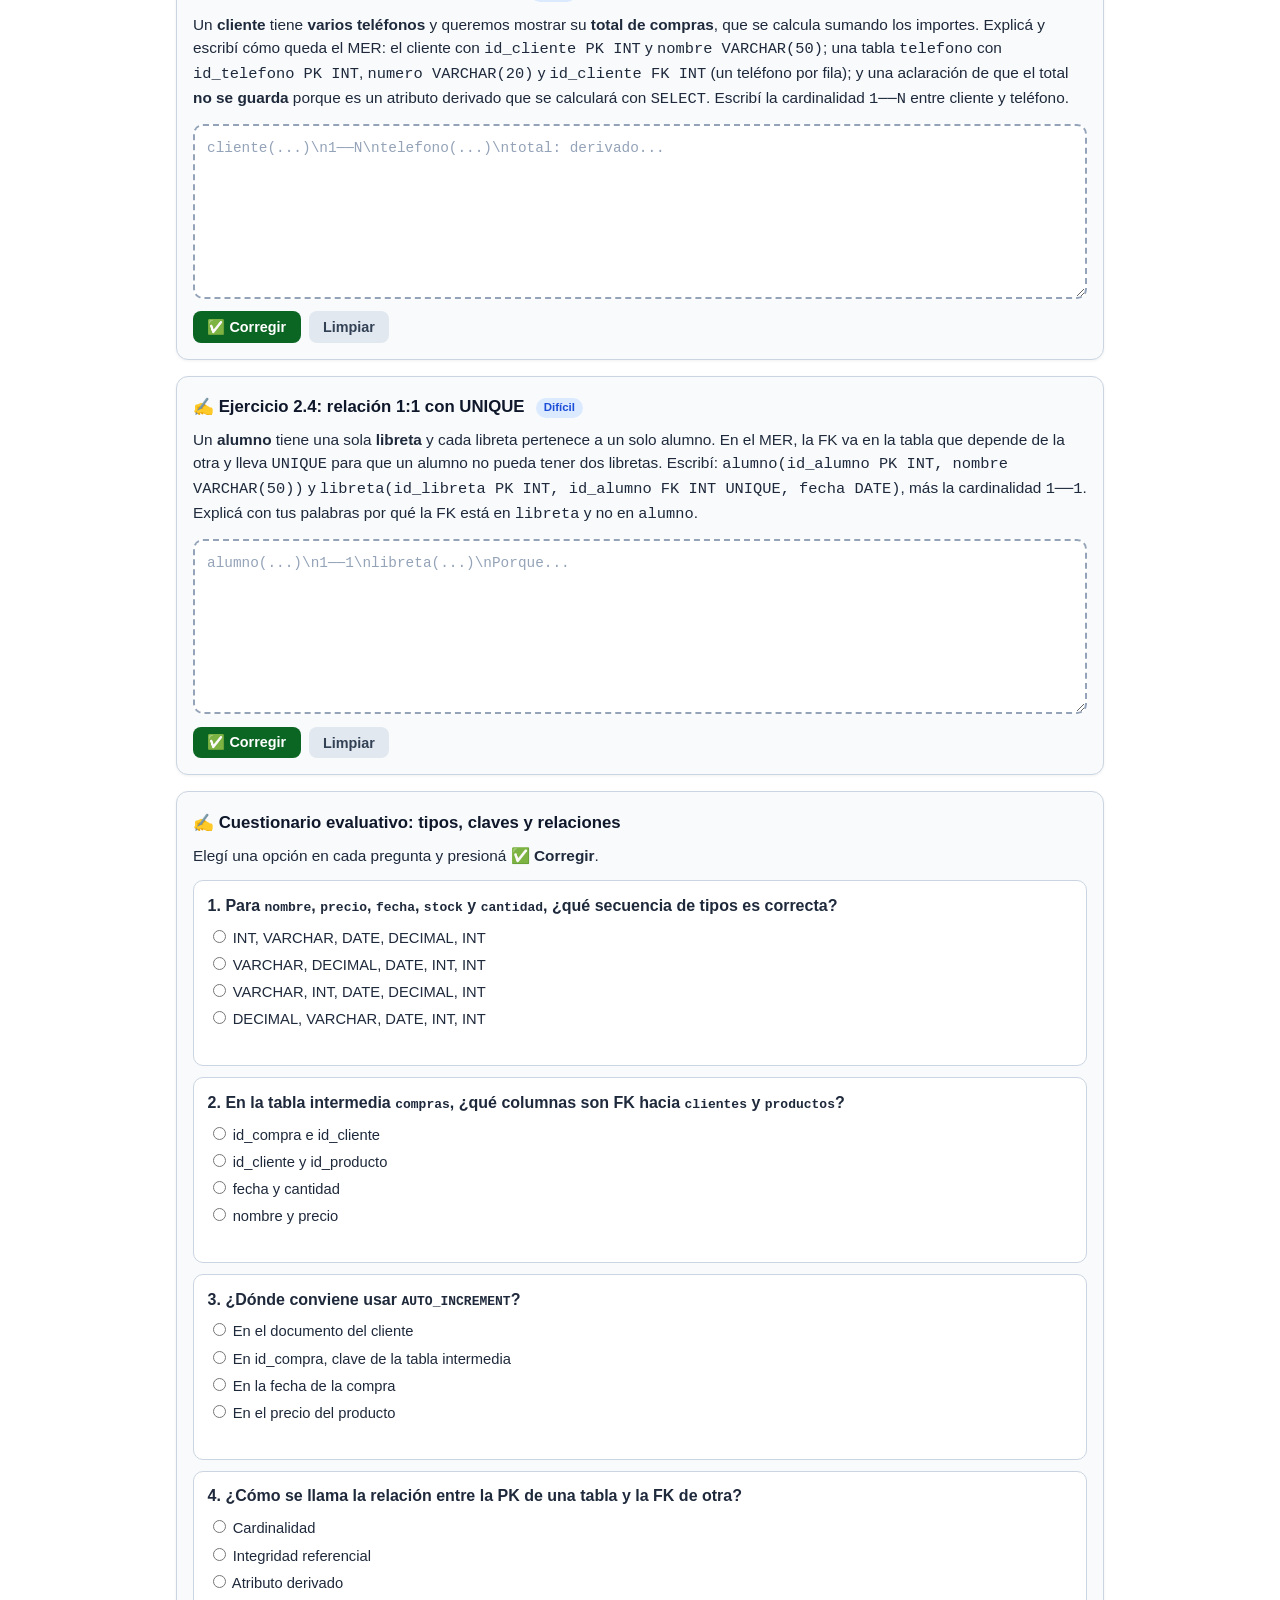
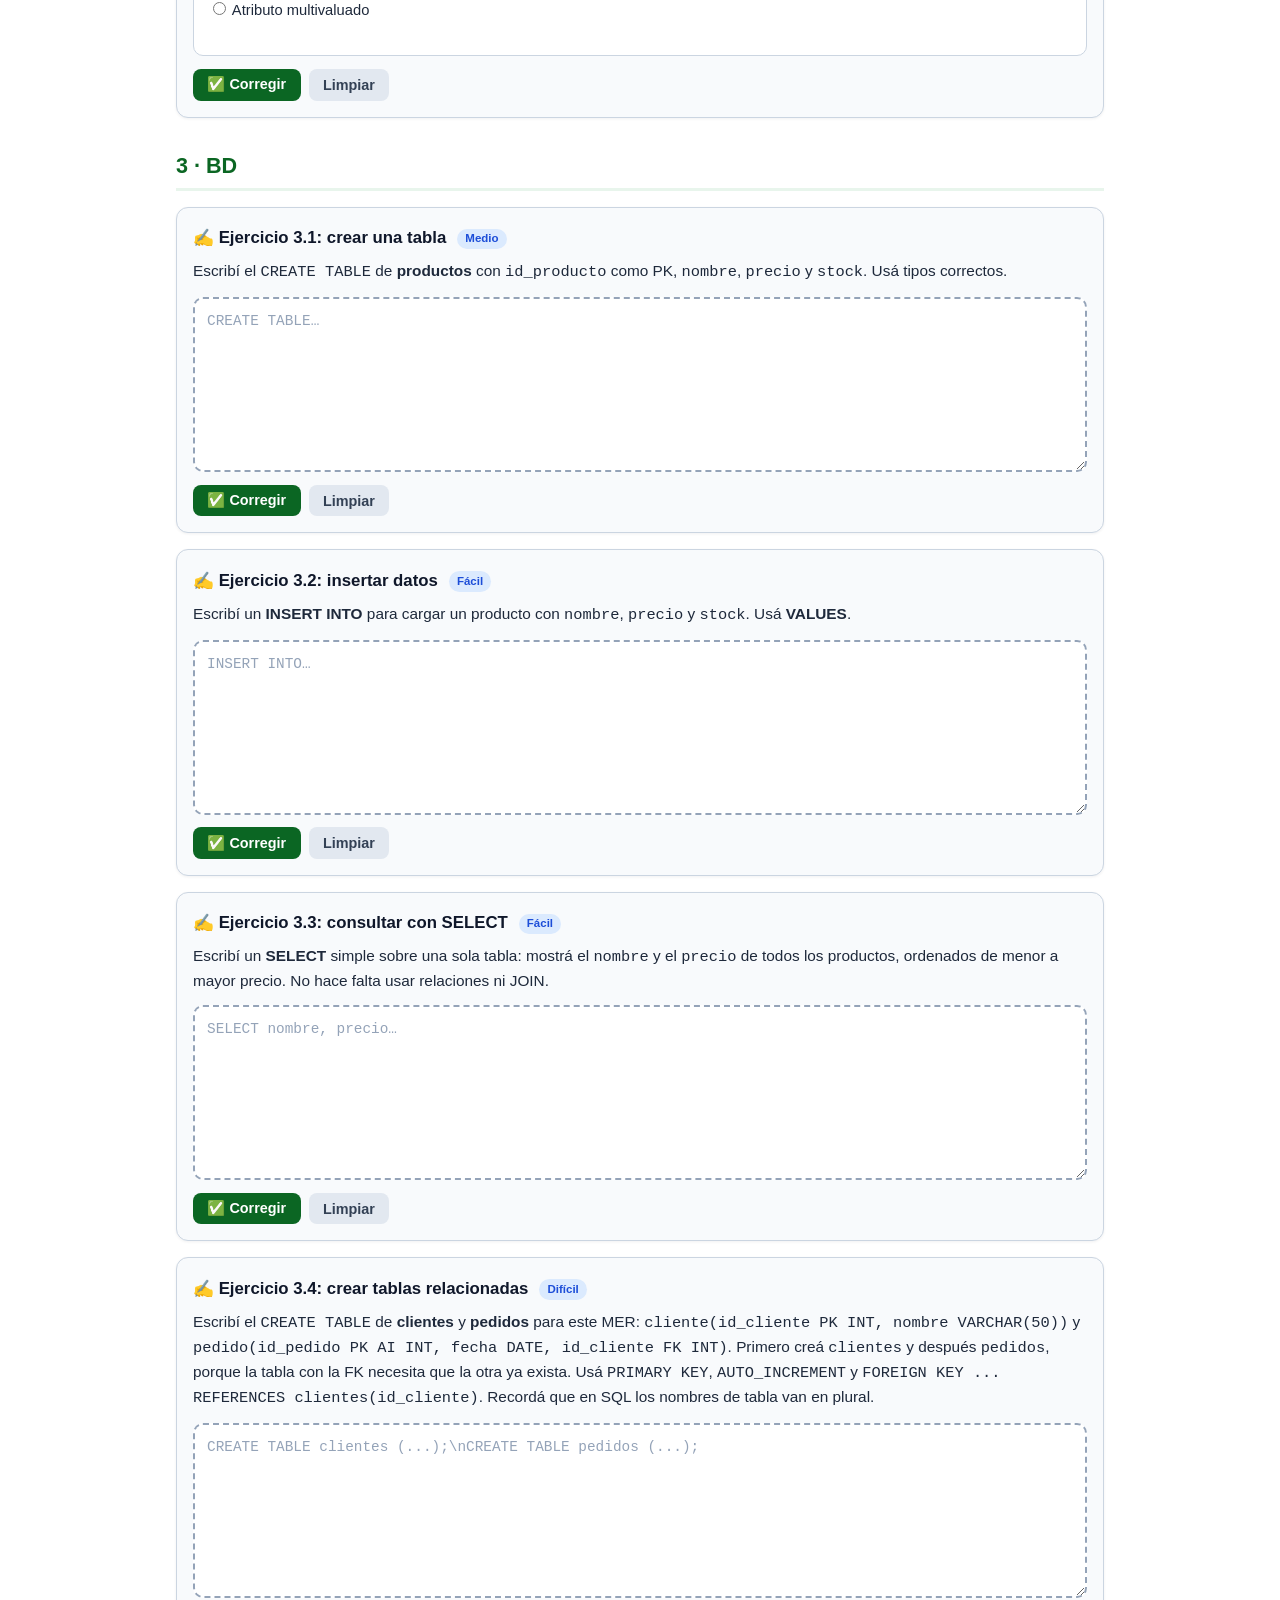
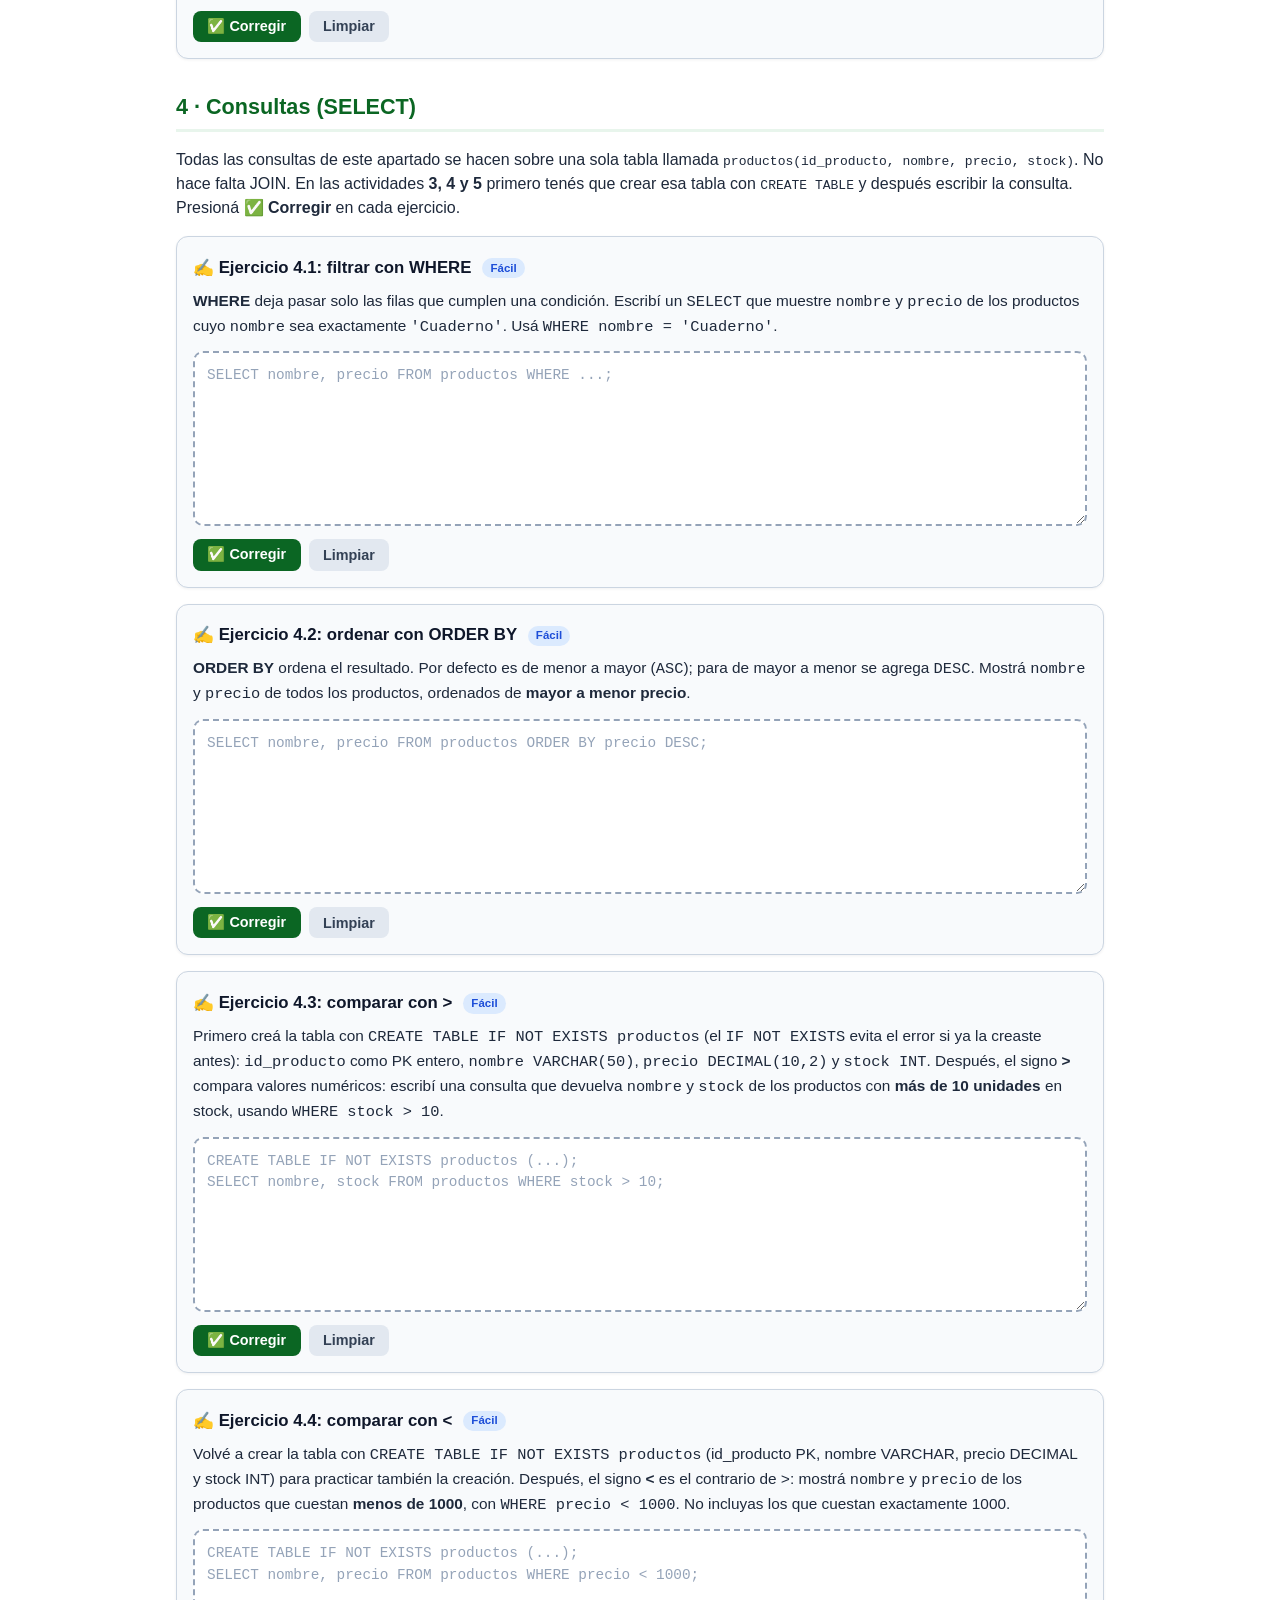
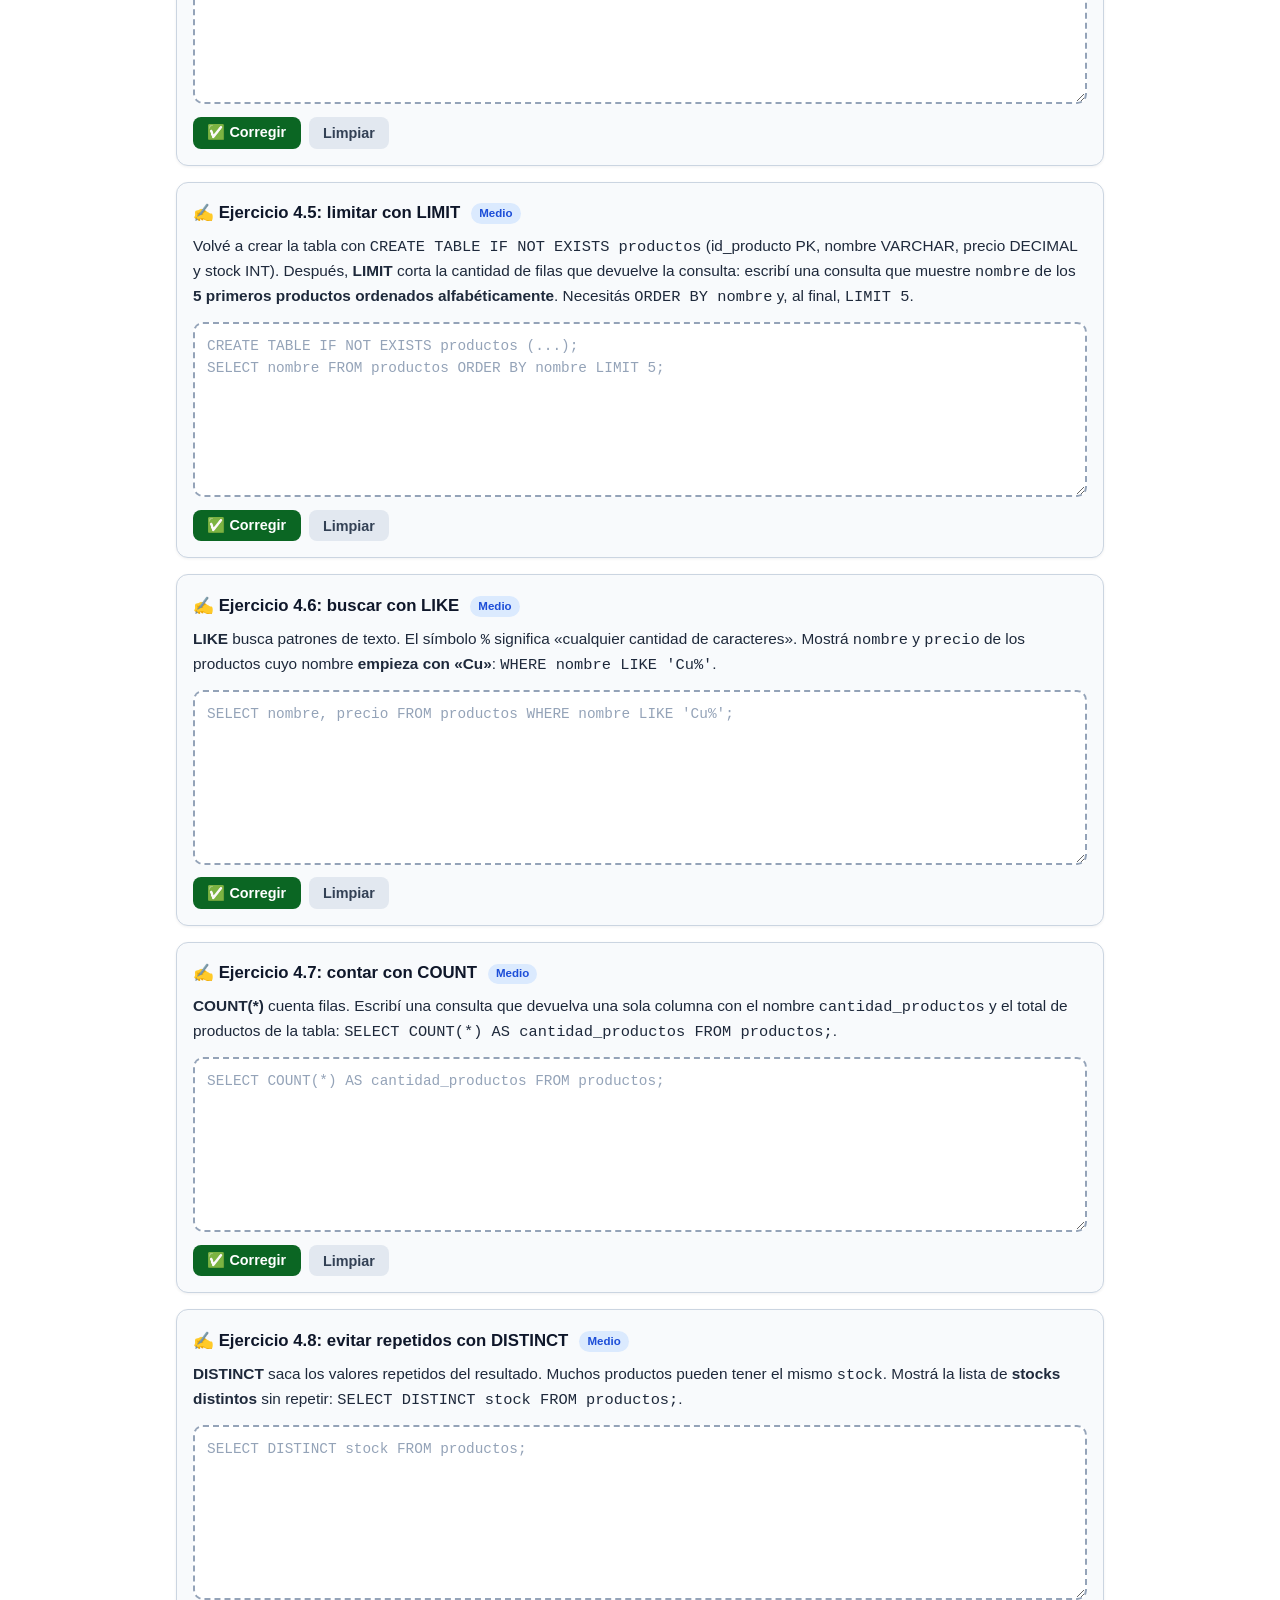
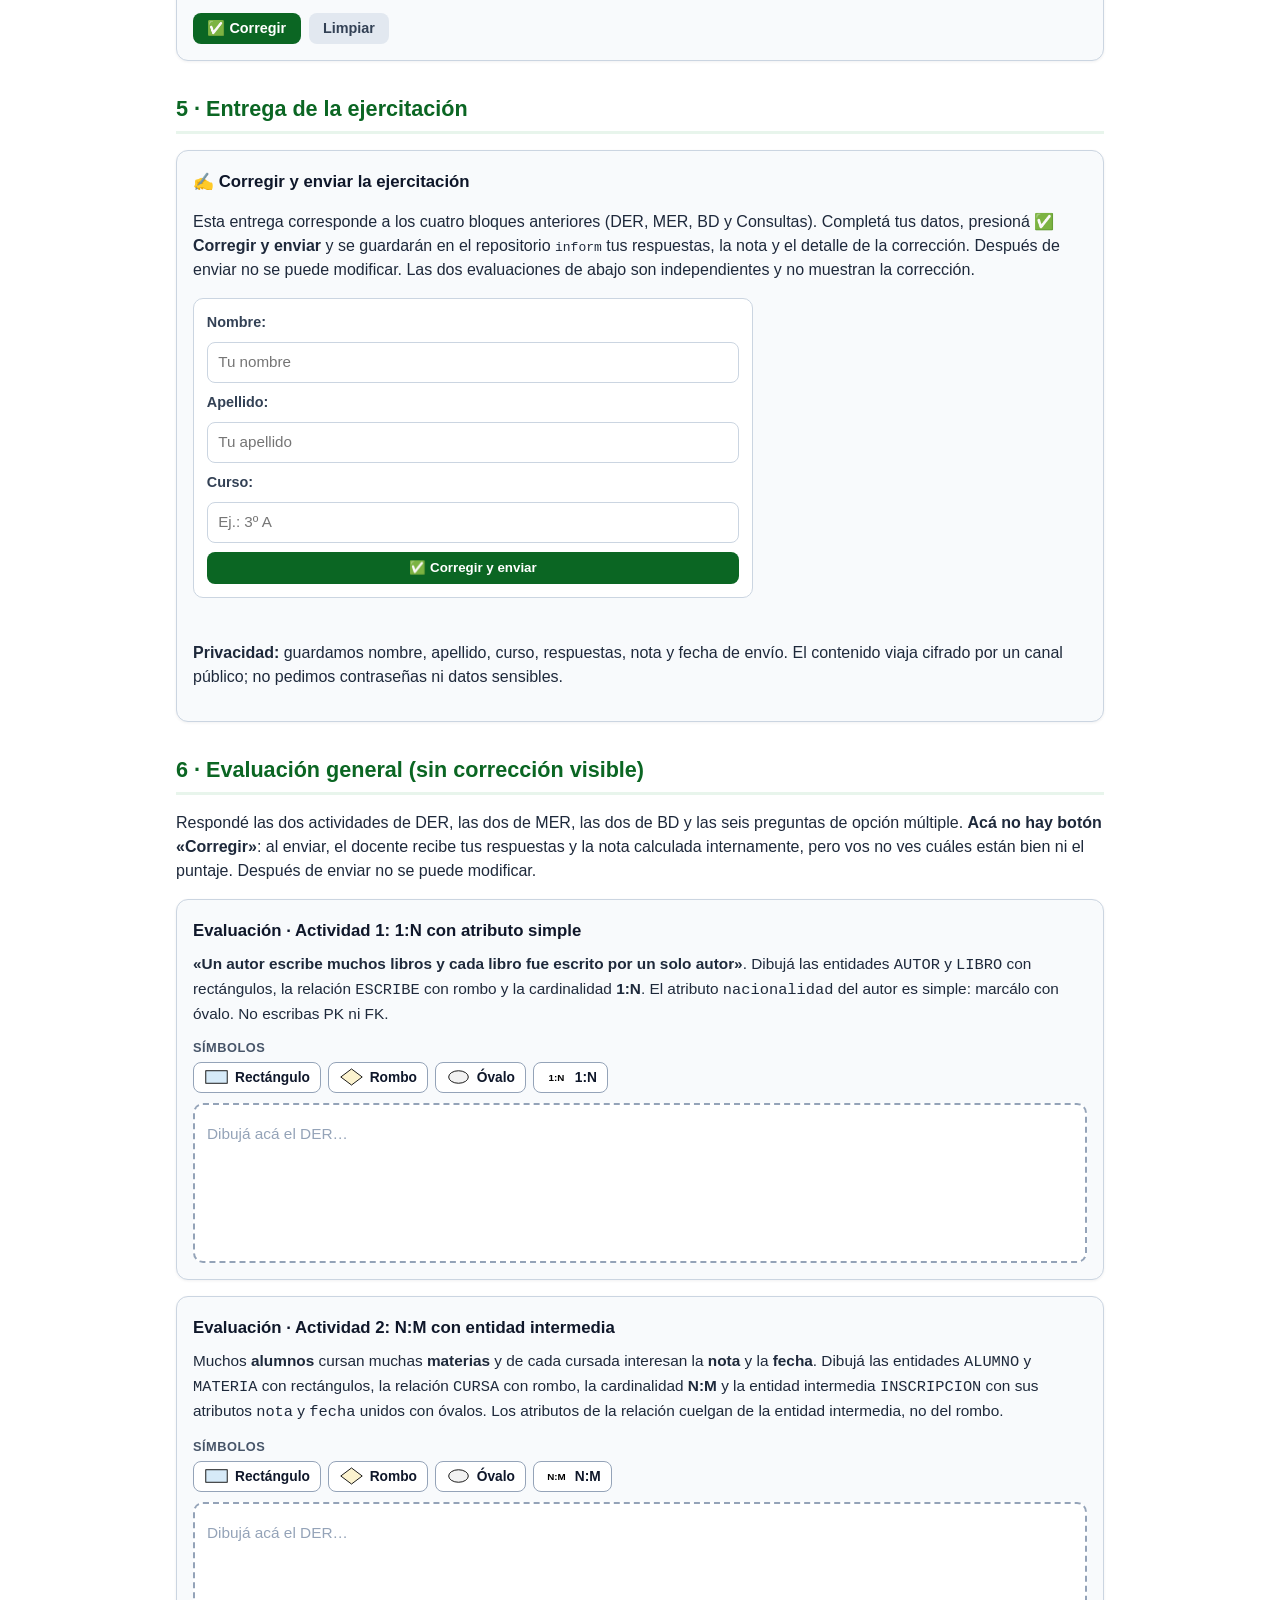
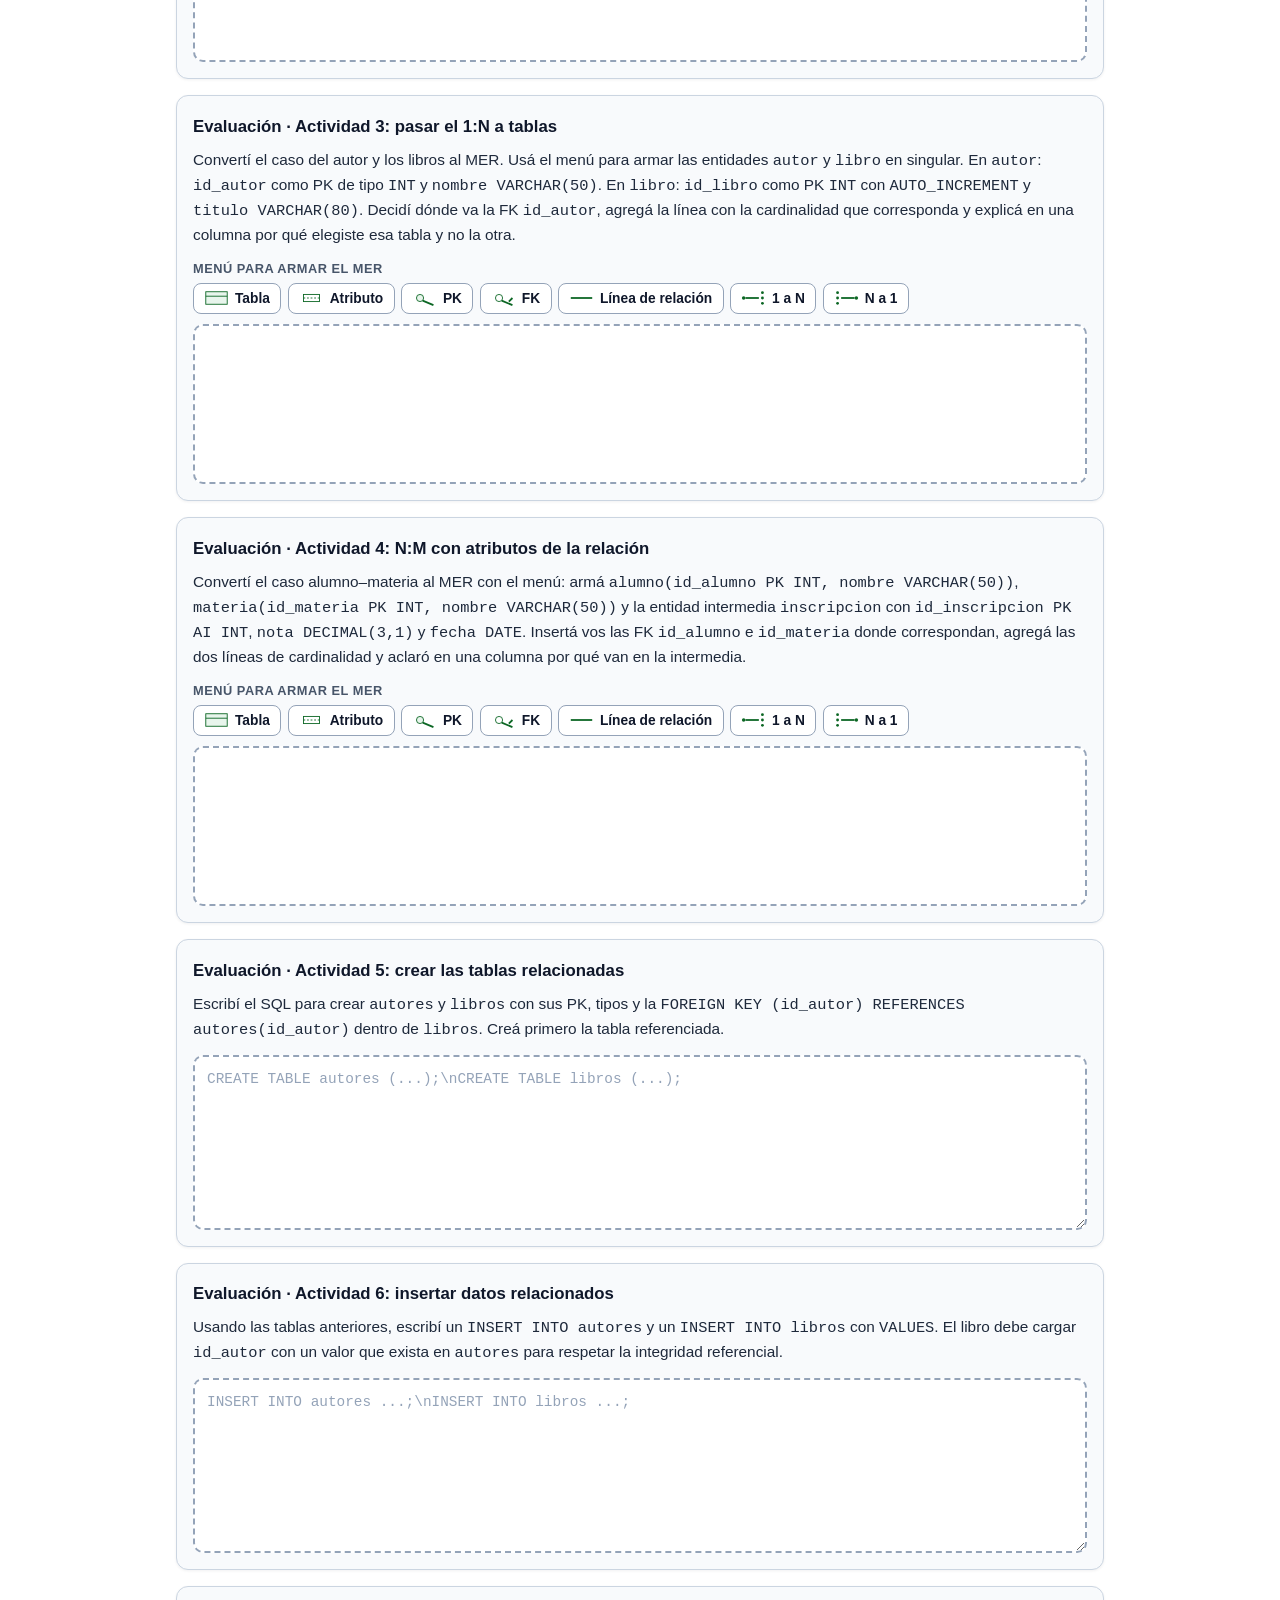
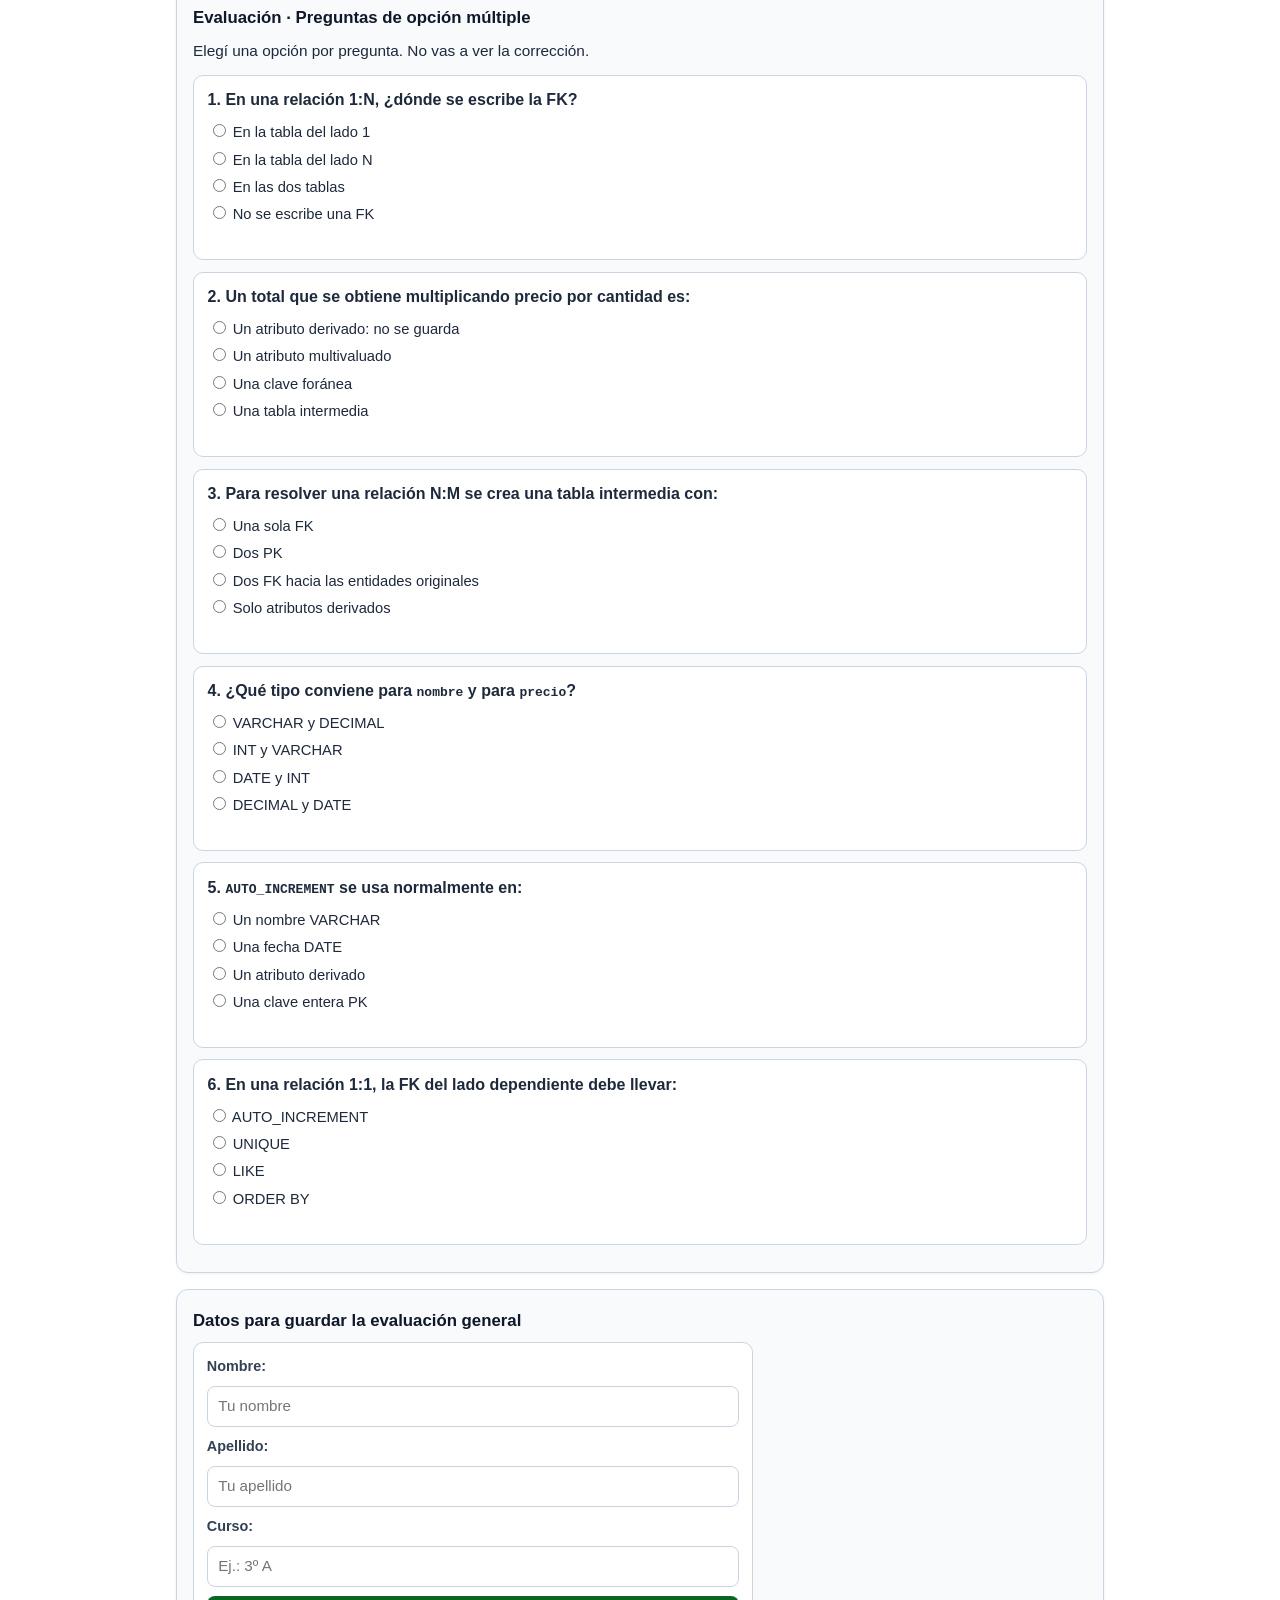
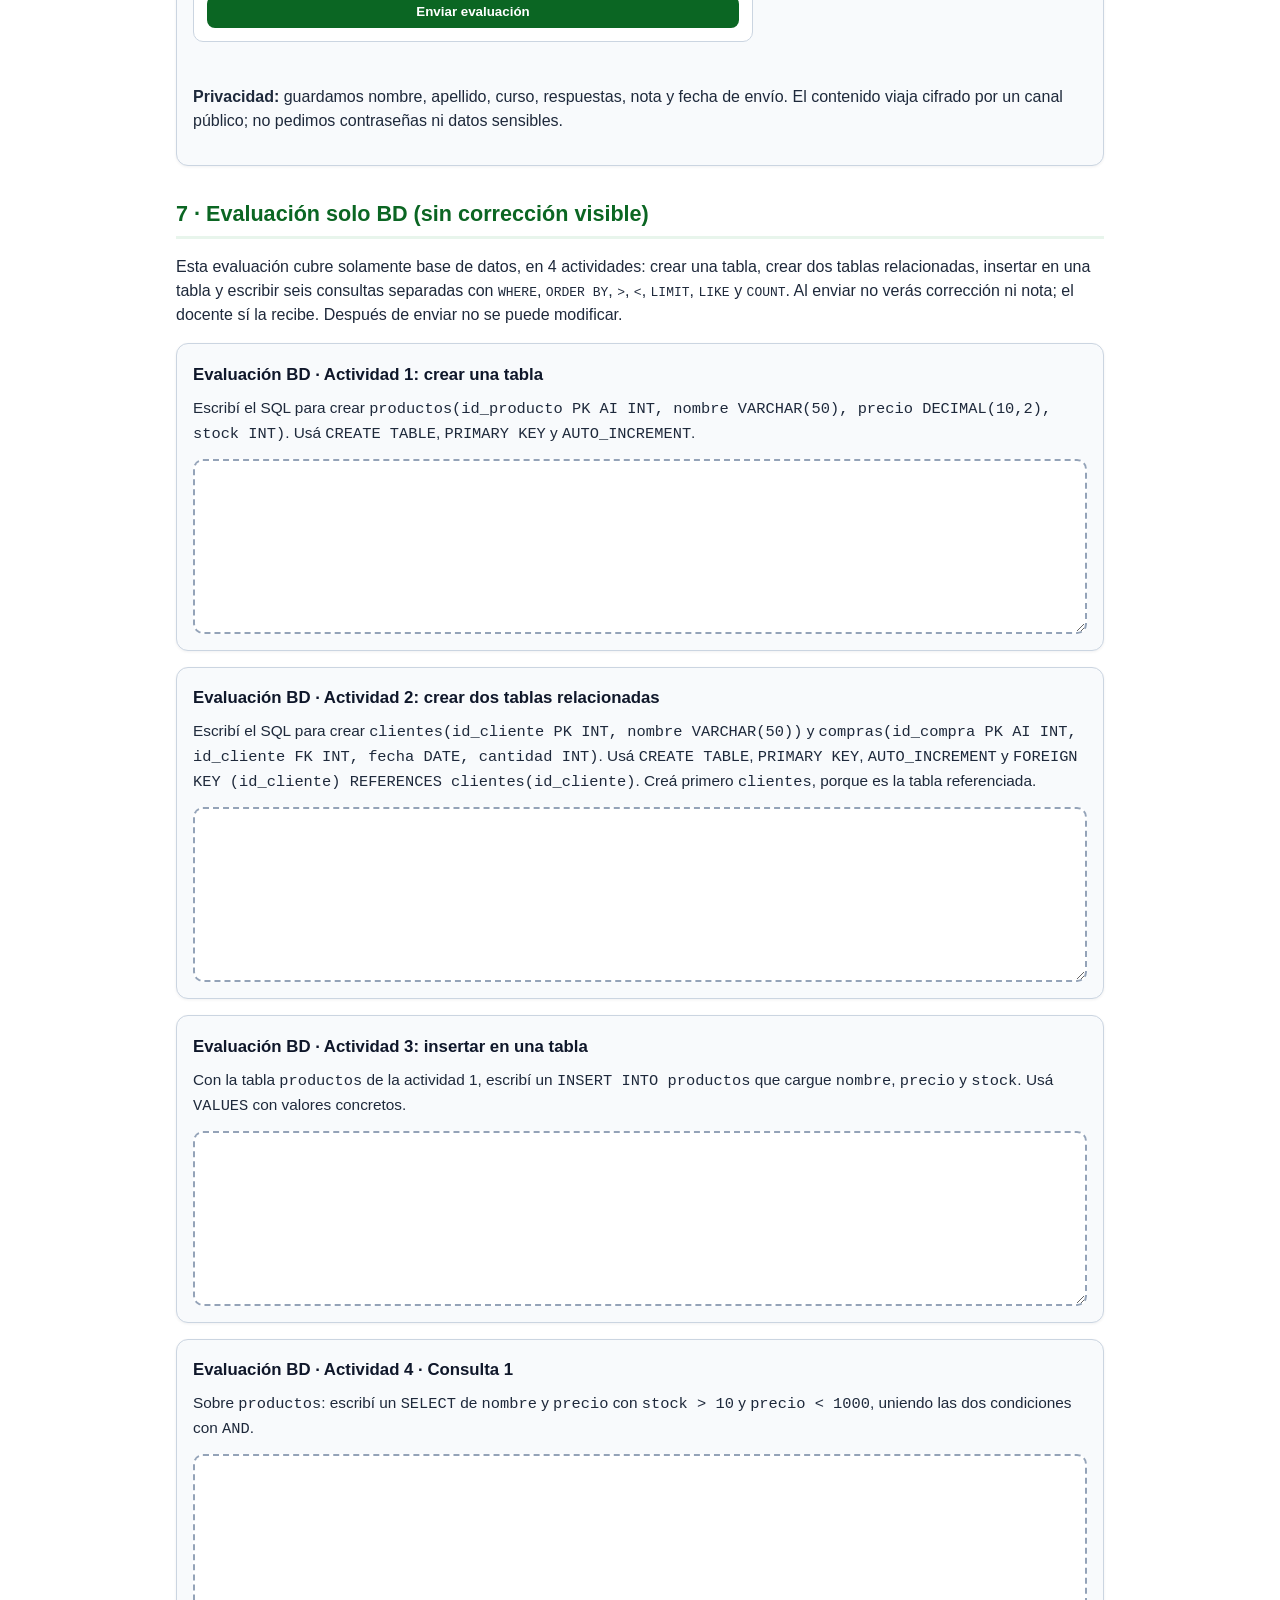
==== commit 8c0f450d: "Corregir coherencia del modelo y ejemplos de SQL en guia y ejercitacion" ====
--- a/index.html
+++ b/index.html
@@ -281,7 +281,7 @@
       <button type="button" class="accion corregir">✅ Corregir</button>
       <button type="button" class="accion limpiar">Limpiar</button>
     </div>
-    <div class="resultado"></div>
+    <div class="resultado" role="status" aria-live="polite"></div>
   </article>
 
   <article class="ejercicio" data-id="der2">
@@ -302,7 +302,7 @@
       <button type="button" class="accion corregir">✅ Corregir</button>
       <button type="button" class="accion limpiar">Limpiar</button>
     </div>
-    <div class="resultado"></div>
+    <div class="resultado" role="status" aria-live="polite"></div>
   </article>
 
   <article class="ejercicio" data-id="der3">
@@ -325,7 +325,7 @@
       <button type="button" class="accion corregir">✅ Corregir</button>
       <button type="button" class="accion limpiar">Limpiar</button>
     </div>
-    <div class="resultado"></div>
+    <div class="resultado" role="status" aria-live="polite"></div>
   </article>
 
   <article class="ejercicio" data-id="der4">
@@ -353,7 +353,7 @@
       <button type="button" class="accion corregir">✅ Corregir</button>
       <button type="button" class="accion limpiar">Limpiar</button>
     </div>
-    <div class="resultado"></div>
+    <div class="resultado" role="status" aria-live="polite"></div>
   </article>
 </section>
 
@@ -395,7 +395,7 @@
       <button type="button" class="accion corregir">✅ Corregir</button>
       <button type="button" class="accion limpiar">Limpiar</button>
     </div>
-    <div class="resultado"></div>
+    <div class="resultado" role="status" aria-live="polite"></div>
   </article>
 
   <article class="ejercicio" data-id="mer2">
@@ -414,7 +414,7 @@
       <button type="button" class="accion corregir">✅ Corregir</button>
       <button type="button" class="accion limpiar">Limpiar</button>
     </div>
-    <div class="resultado"></div>
+    <div class="resultado" role="status" aria-live="polite"></div>
   </article>
 
   <article class="ejercicio" data-id="mer3">
@@ -433,7 +433,7 @@
       <button type="button" class="accion corregir">✅ Corregir</button>
       <button type="button" class="accion limpiar">Limpiar</button>
     </div>
-    <div class="resultado"></div>
+    <div class="resultado" role="status" aria-live="polite"></div>
   </article>
 
   <article class="ejercicio" data-id="mer4">
@@ -452,7 +452,7 @@
       <button type="button" class="accion corregir">✅ Corregir</button>
       <button type="button" class="accion limpiar">Limpiar</button>
     </div>
-    <div class="resultado"></div>
+    <div class="resultado" role="status" aria-live="polite"></div>
   </article>
 
   <article class="ejercicio">
@@ -501,7 +501,7 @@
       <button type="button" class="accion corregir-quiz">✅ Corregir</button>
       <button type="button" class="accion limpiar-quiz">Limpiar</button>
     </div>
-    <div class="resultado" id="res-quiz"></div>
+    <div class="resultado" id="res-quiz" role="status" aria-live="polite"></div>
   </article>
 </section>
 
@@ -521,7 +521,7 @@
       <button type="button" class="accion corregir">✅ Corregir</button>
       <button type="button" class="accion limpiar">Limpiar</button>
     </div>
-    <div class="resultado"></div>
+    <div class="resultado" role="status" aria-live="polite"></div>
   </article>
 
   <article class="ejercicio" data-id="bd2">
@@ -535,7 +535,7 @@
       <button type="button" class="accion corregir">✅ Corregir</button>
       <button type="button" class="accion limpiar">Limpiar</button>
     </div>
-    <div class="resultado"></div>
+    <div class="resultado" role="status" aria-live="polite"></div>
   </article>
 
   <article class="ejercicio" data-id="bd3">
@@ -550,7 +550,7 @@
       <button type="button" class="accion corregir">✅ Corregir</button>
       <button type="button" class="accion limpiar">Limpiar</button>
     </div>
-    <div class="resultado"></div>
+    <div class="resultado" role="status" aria-live="polite"></div>
   </article>
 
   <article class="ejercicio" data-id="bd4">
@@ -569,7 +569,7 @@
       <button type="button" class="accion corregir">✅ Corregir</button>
       <button type="button" class="accion limpiar">Limpiar</button>
     </div>
-    <div class="resultado"></div>
+    <div class="resultado" role="status" aria-live="polite"></div>
   </article>
 </section>
 
@@ -595,7 +595,7 @@
       <button type="button" class="accion corregir">✅ Corregir</button>
       <button type="button" class="accion limpiar">Limpiar</button>
     </div>
-    <div class="resultado"></div>
+    <div class="resultado" role="status" aria-live="polite"></div>
   </article>
 
   <article class="ejercicio" data-id="con2">
@@ -611,59 +611,60 @@
       <button type="button" class="accion corregir">✅ Corregir</button>
       <button type="button" class="accion limpiar">Limpiar</button>
     </div>
-    <div class="resultado"></div>
+    <div class="resultado" role="status" aria-live="polite"></div>
   </article>
 
   <article class="ejercicio" data-id="con3">
     <h3>✍️ Ejercicio 4.3: comparar con &gt; <span class="nivel">Fácil</span></h3>
     <p class="consigna">
-      Primero creá la tabla con <code>CREATE TABLE productos</code>: <code>id_producto</code> como
-      PK entero, <code>nombre VARCHAR(50)</code>, <code>precio DECIMAL(10,2)</code> y
+      Primero creá la tabla con <code>CREATE TABLE IF NOT EXISTS productos</code> (el
+      <code>IF NOT EXISTS</code> evita el error si ya la creaste antes): <code>id_producto</code>
+      como PK entero, <code>nombre VARCHAR(50)</code>, <code>precio DECIMAL(10,2)</code> y
       <code>stock INT</code>. Después, el signo <strong>&gt;</strong> compara valores numéricos:
       escribí una consulta que devuelva <code>nombre</code> y <code>stock</code> de los productos
       con <strong>más de 10 unidades</strong> en stock, usando <code>WHERE stock &gt; 10</code>.
     </p>
-    <textarea class="respuesta" spellcheck="false" placeholder="CREATE TABLE productos (...);&#10;SELECT nombre, stock FROM productos WHERE stock > 10;"></textarea>
+    <textarea class="respuesta" spellcheck="false" placeholder="CREATE TABLE IF NOT EXISTS productos (...);&#10;SELECT nombre, stock FROM productos WHERE stock > 10;"></textarea>
     <div class="acciones">
       <button type="button" class="accion corregir">✅ Corregir</button>
       <button type="button" class="accion limpiar">Limpiar</button>
     </div>
-    <div class="resultado"></div>
+    <div class="resultado" role="status" aria-live="polite"></div>
   </article>
 
   <article class="ejercicio" data-id="con4">
     <h3>✍️ Ejercicio 4.4: comparar con &lt; <span class="nivel">Fácil</span></h3>
     <p class="consigna">
-      Volvé a crear la tabla con <code>CREATE TABLE productos</code> (id_producto PK,
+      Volvé a crear la tabla con <code>CREATE TABLE IF NOT EXISTS productos</code> (id_producto PK,
       nombre VARCHAR, precio DECIMAL y stock INT) para practicar también la creación. Después,
       el signo <strong>&lt;</strong> es el contrario de <code>&gt;</code>: mostrá
       <code>nombre</code> y <code>precio</code> de los productos que cuestan
       <strong>menos de 1000</strong>, con <code>WHERE precio &lt; 1000</code>. No incluyas los que
       cuestan exactamente 1000.
     </p>
-    <textarea class="respuesta" spellcheck="false" placeholder="CREATE TABLE productos (...);&#10;SELECT nombre, precio FROM productos WHERE precio < 1000;"></textarea>
+    <textarea class="respuesta" spellcheck="false" placeholder="CREATE TABLE IF NOT EXISTS productos (...);&#10;SELECT nombre, precio FROM productos WHERE precio < 1000;"></textarea>
     <div class="acciones">
       <button type="button" class="accion corregir">✅ Corregir</button>
       <button type="button" class="accion limpiar">Limpiar</button>
     </div>
-    <div class="resultado"></div>
+    <div class="resultado" role="status" aria-live="polite"></div>
   </article>
 
   <article class="ejercicio" data-id="con5">
     <h3>✍️ Ejercicio 4.5: limitar con LIMIT <span class="nivel">Medio</span></h3>
     <p class="consigna">
-      Volvé a crear la tabla con <code>CREATE TABLE productos</code> (id_producto PK, nombre
-      VARCHAR, precio DECIMAL y stock INT). Después, <strong>LIMIT</strong> corta la cantidad de
+      Volvé a crear la tabla con <code>CREATE TABLE IF NOT EXISTS productos</code> (id_producto PK,
+      nombre VARCHAR, precio DECIMAL y stock INT). Después, <strong>LIMIT</strong> corta la cantidad de
       filas que devuelve la consulta: escribí una consulta que muestre <code>nombre</code> de los
       <strong>5 primeros productos ordenados alfabéticamente</strong>. Necesitás
       <code>ORDER BY nombre</code> y, al final, <code>LIMIT 5</code>.
     </p>
-    <textarea class="respuesta" spellcheck="false" placeholder="CREATE TABLE productos (...);&#10;SELECT nombre FROM productos ORDER BY nombre LIMIT 5;"></textarea>
+    <textarea class="respuesta" spellcheck="false" placeholder="CREATE TABLE IF NOT EXISTS productos (...);&#10;SELECT nombre FROM productos ORDER BY nombre LIMIT 5;"></textarea>
     <div class="acciones">
       <button type="button" class="accion corregir">✅ Corregir</button>
       <button type="button" class="accion limpiar">Limpiar</button>
     </div>
-    <div class="resultado"></div>
+    <div class="resultado" role="status" aria-live="polite"></div>
   </article>
 
   <article class="ejercicio" data-id="con6">
@@ -678,7 +679,7 @@
       <button type="button" class="accion corregir">✅ Corregir</button>
       <button type="button" class="accion limpiar">Limpiar</button>
     </div>
-    <div class="resultado"></div>
+    <div class="resultado" role="status" aria-live="polite"></div>
   </article>
 
   <article class="ejercicio" data-id="con7">
@@ -693,7 +694,7 @@
       <button type="button" class="accion corregir">✅ Corregir</button>
       <button type="button" class="accion limpiar">Limpiar</button>
     </div>
-    <div class="resultado"></div>
+    <div class="resultado" role="status" aria-live="polite"></div>
   </article>
 
   <article class="ejercicio" data-id="con8">
@@ -708,7 +709,7 @@
       <button type="button" class="accion corregir">✅ Corregir</button>
       <button type="button" class="accion limpiar">Limpiar</button>
     </div>
-    <div class="resultado"></div>
+    <div class="resultado" role="status" aria-live="polite"></div>
   </article>
 </section>
 
@@ -788,13 +789,13 @@
   <article class="ejercicio" data-id="evg-mer1">
     <h3>Evaluación · Actividad 3: pasar el 1:N a tablas</h3>
     <p class="consigna">
-      Convertí el caso del autor y los libros al MER. Usá el menú para armar las tablas
-      <code>autor</code> y <code>libro</code> en singular, con sus columnas y tipos: en autor,
-      <code>id_autor PK INT</code> y <code>nombre VARCHAR(50)</code>; en libro,
-      <code>id_libro PK AI INT</code>, <code>titulo VARCHAR(80)</code> e
-      <code>id_autor FK INT</code>. Agregá la línea con cardinalidad <code>1──N</code> y escribí
-      en una columna la explicación de por qué la FK va en <code>libro</code> y no en
-      <code>autor</code>.
+      Convertí el caso del autor y los libros al MER. Usá el menú para armar las entidades
+      <code>autor</code> y <code>libro</code> en singular. En <code>autor</code>:
+      <code>id_autor</code> como PK de tipo <code>INT</code> y <code>nombre VARCHAR(50)</code>.
+      En <code>libro</code>: <code>id_libro</code> como PK <code>INT</code> con
+      <code>AUTO_INCREMENT</code> y <code>titulo VARCHAR(80)</code>. Decidí dónde va la FK
+      <code>id_autor</code>, agregá la línea con la cardinalidad que corresponda y explicá
+      en una columna por qué elegiste esa tabla y no la otra.
     </p>
     <div class="paleta-titulo">Menú para armar el MER</div>
     <div class="menu-mer">
@@ -816,11 +817,11 @@
     <p class="consigna">
       Convertí el caso alumno–materia al MER con el menú: armá
       <code>alumno(id_alumno PK INT, nombre VARCHAR(50))</code>,
-      <code>materia(id_materia PK INT, nombre VARCHAR(50))</code> y la intermedia
-      <code>inscripcion(id_inscripcion PK AI INT, id_alumno FK INT, id_materia FK INT,
-      nota DECIMAL(3,1), fecha DATE)</code>. Insertá las dos líneas con cardinalidad
-      <code>1──N</code> y <code>N──1</code> y aclaró en una columna que las dos FK están en la
-      intermedia.
+      <code>materia(id_materia PK INT, nombre VARCHAR(50))</code> y la entidad intermedia
+      <code>inscripcion</code> con <code>id_inscripcion PK AI INT</code>,
+      <code>nota DECIMAL(3,1)</code> y <code>fecha DATE</code>. Insertá vos las FK
+      <code>id_alumno</code> e <code>id_materia</code> donde correspondan, agregá las dos
+      líneas de cardinalidad y aclaró en una columna por qué van en la intermedia.
     </p>
     <div class="paleta-titulo">Menú para armar el MER</div>
     <div class="menu-mer">
@@ -1307,7 +1308,7 @@
     { d:'Ordena de mayor a menor con DESC', f:c => /\bdesc\b/.test(c.t) }
   ]},
   con3: { requisitos: [
-    { d:'Crea la tabla con CREATE TABLE productos', f:c => /create\s+table\s+productos/.test(c.t) },
+    { d:'Crea la tabla con CREATE TABLE productos', f:c => /create\s+table\s+(?:if\s+not\s+exists\s+)?productos/.test(c.t) },
     { d:'Incluye id_producto, nombre, precio y stock', f:c => hayPK(c, 'id_producto') && ['nombre','precio','stock'].every(x => c.t.includes(x)) },
     { d:'Usa SELECT sobre productos', f:c => /\bselect\b/.test(c.t) && /\bfrom\s+productos\b/.test(c.t) },
     { d:'Muestra nombre y stock', f:c => c.t.includes('nombre') && c.t.includes('stock') },
@@ -1315,7 +1316,7 @@
     { d:'Usa el operador > con 10', f:c => />\s*10/.test(c.t) }
   ]},
   con4: { requisitos: [
-    { d:'Crea la tabla con CREATE TABLE productos', f:c => /create\s+table\s+productos/.test(c.t) },
+    { d:'Crea la tabla con CREATE TABLE productos', f:c => /create\s+table\s+(?:if\s+not\s+exists\s+)?productos/.test(c.t) },
     { d:'Incluye id_producto, nombre, precio y stock', f:c => hayPK(c, 'id_producto') && ['nombre','precio','stock'].every(x => c.t.includes(x)) },
     { d:'Usa SELECT sobre productos', f:c => /\bselect\b/.test(c.t) && /\bfrom\s+productos\b/.test(c.t) },
     { d:'Muestra nombre y precio', f:c => c.t.includes('nombre') && c.t.includes('precio') },
@@ -1323,7 +1324,7 @@
     { d:'Usa el operador < con 1000', f:c => /<\s*1000/.test(c.t) }
   ]},
   con5: { requisitos: [
-    { d:'Crea la tabla con CREATE TABLE productos', f:c => /create\s+table\s+productos/.test(c.t) },
+    { d:'Crea la tabla con CREATE TABLE productos', f:c => /create\s+table\s+(?:if\s+not\s+exists\s+)?productos/.test(c.t) },
     { d:'Incluye id_producto, nombre, precio y stock', f:c => hayPK(c, 'id_producto') && ['nombre','precio','stock'].every(x => c.t.includes(x)) },
     { d:'Muestra nombre de productos', f:c => /\bselect\s+nombre\b/.test(c.t) && /\bfrom\s+productos\b/.test(c.t) },
     { d:'Ordena alfabéticamente por nombre', f:c => /order\s+by\s+nombre/.test(c.t) },
@@ -1388,7 +1389,7 @@
     { d:'Carga id_autor en el libro', f:c => c.t.includes('id_autor') }
   ]},
   'evbd-crear': { requisitos: [
-    { d:'Crea la tabla productos', f:c => /create\s+table\s+productos/.test(c.t) },
+    { d:'Crea la tabla productos', f:c => /create\s+table\s+(?:if\s+not\s+exists\s+)?productos/.test(c.t) },
     { d:'Define PRIMARY KEY con id_producto', f:c => hayPK(c, 'id_producto') },
     { d:'Usa AUTO_INCREMENT', f:c => /auto_increment/.test(c.t) },
     { d:'Incluye nombre, precio y stock', f:c => ['nombre','precio','stock'].every(x => c.t.includes(x)) },
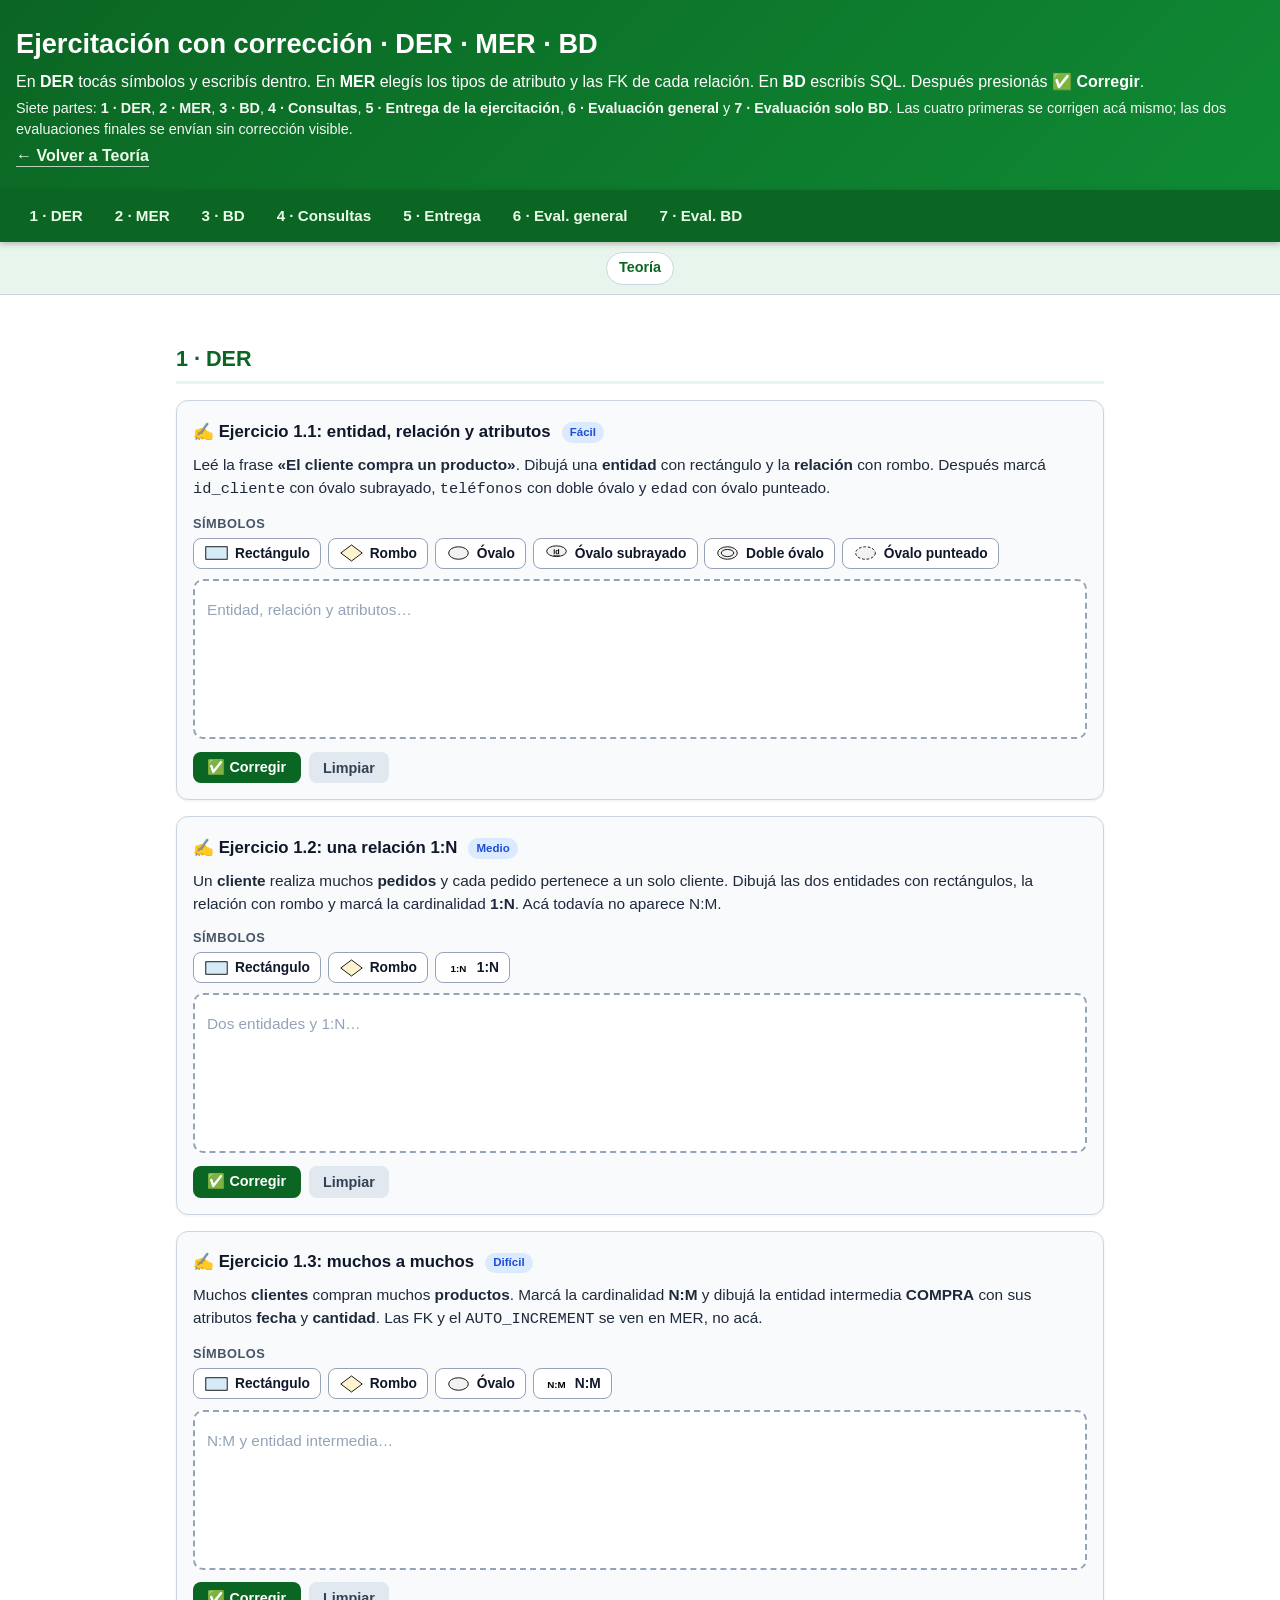
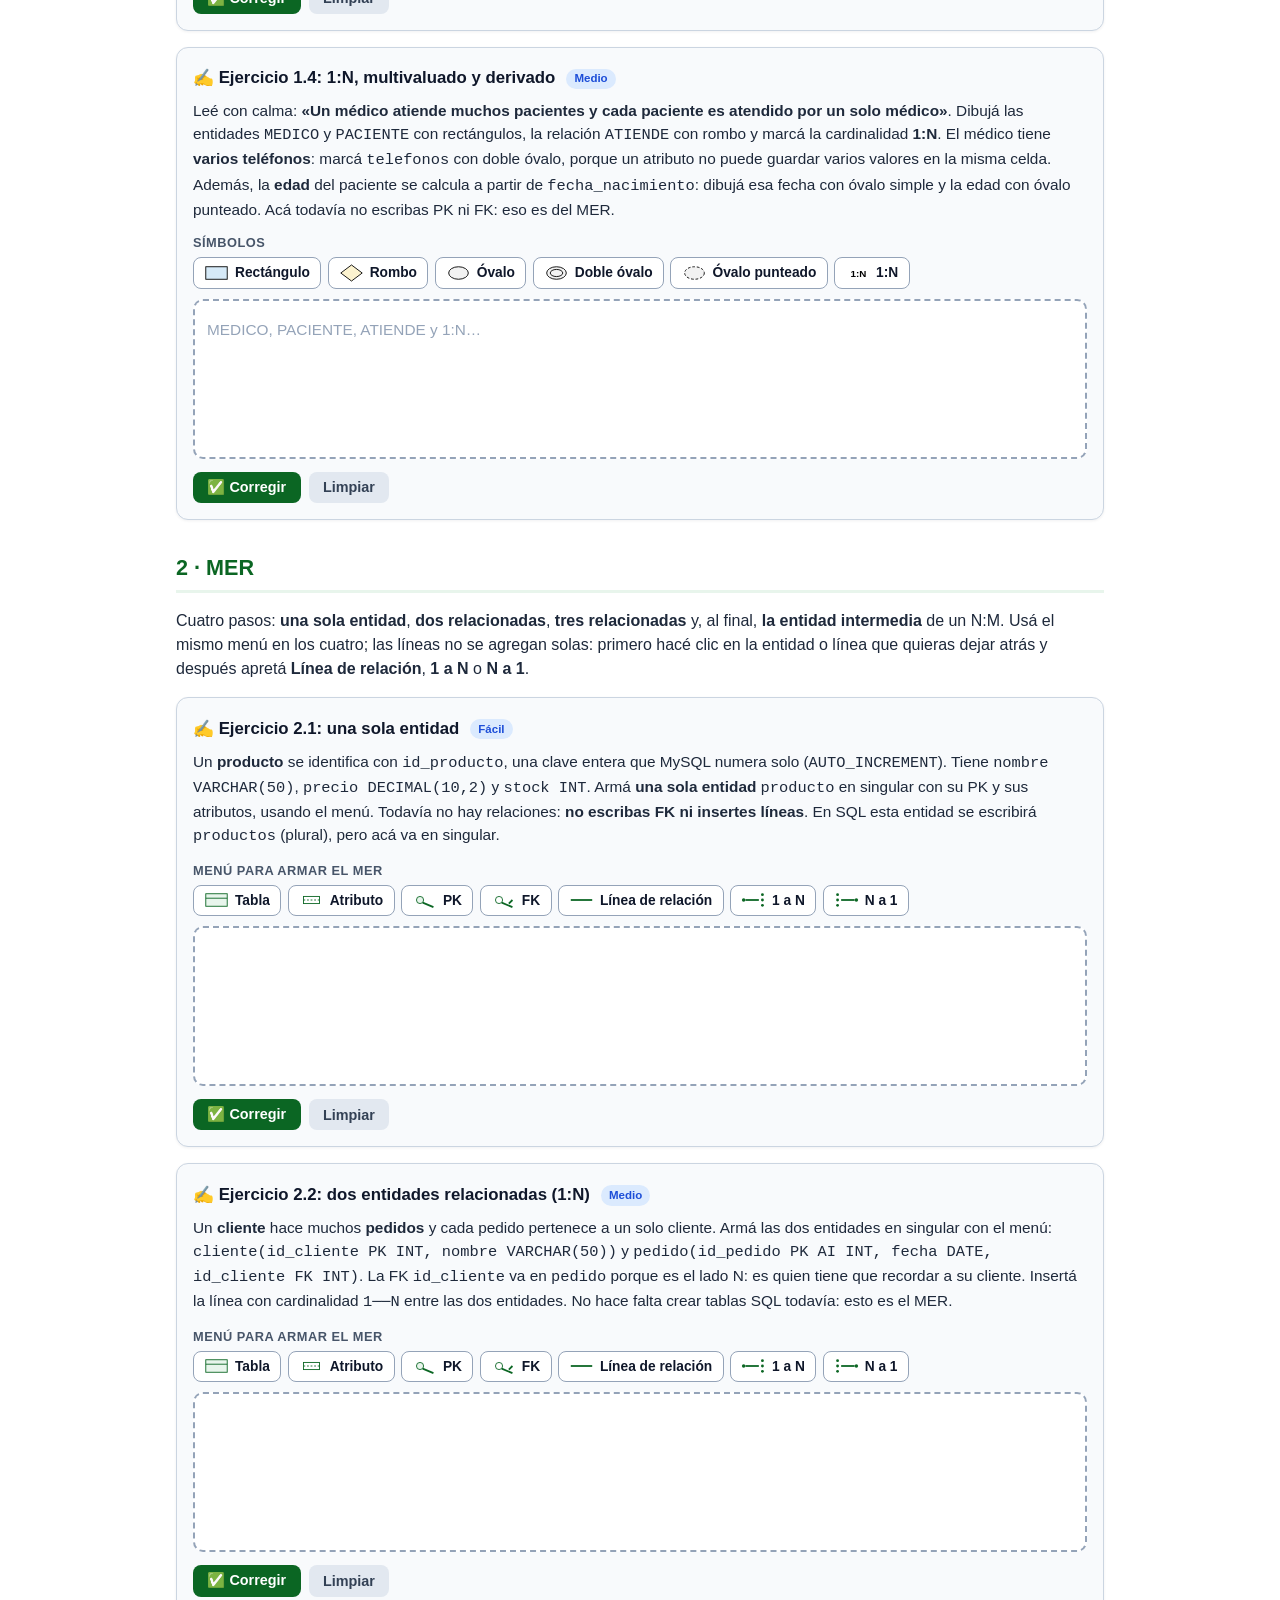
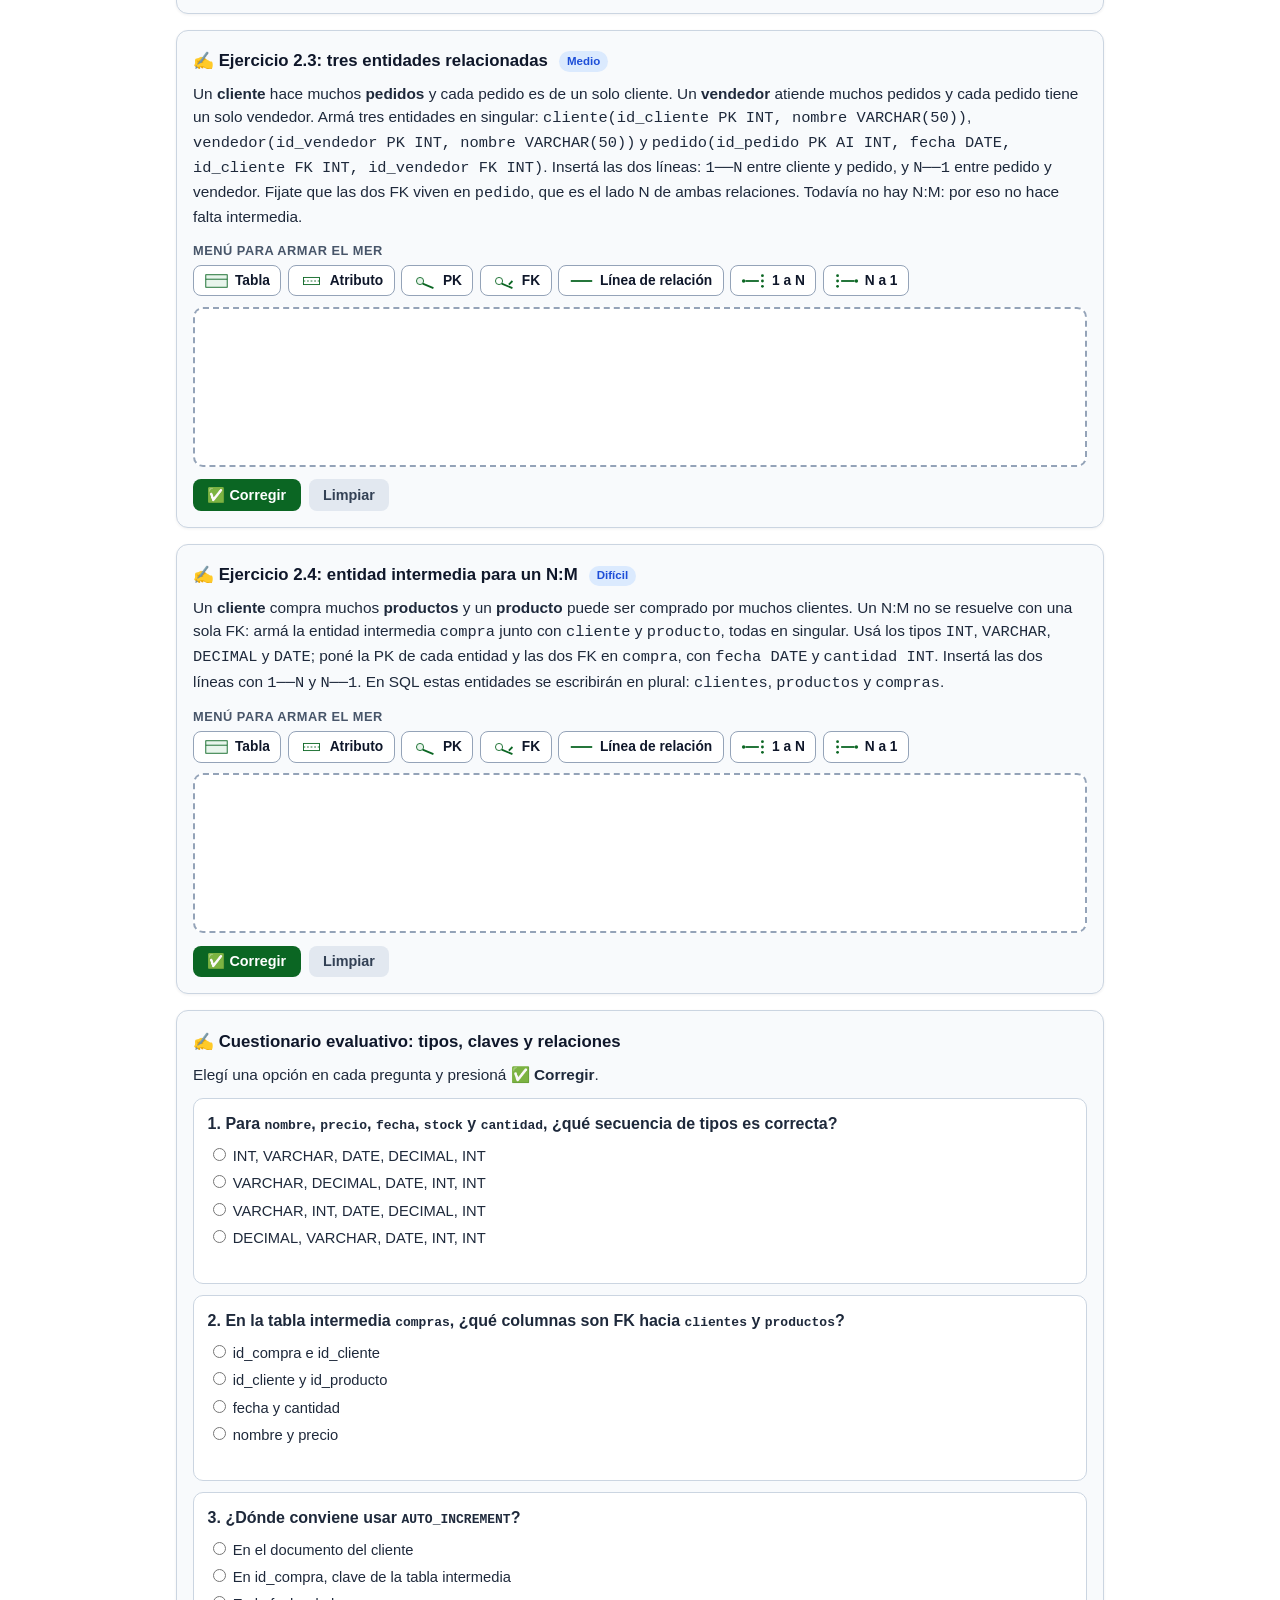
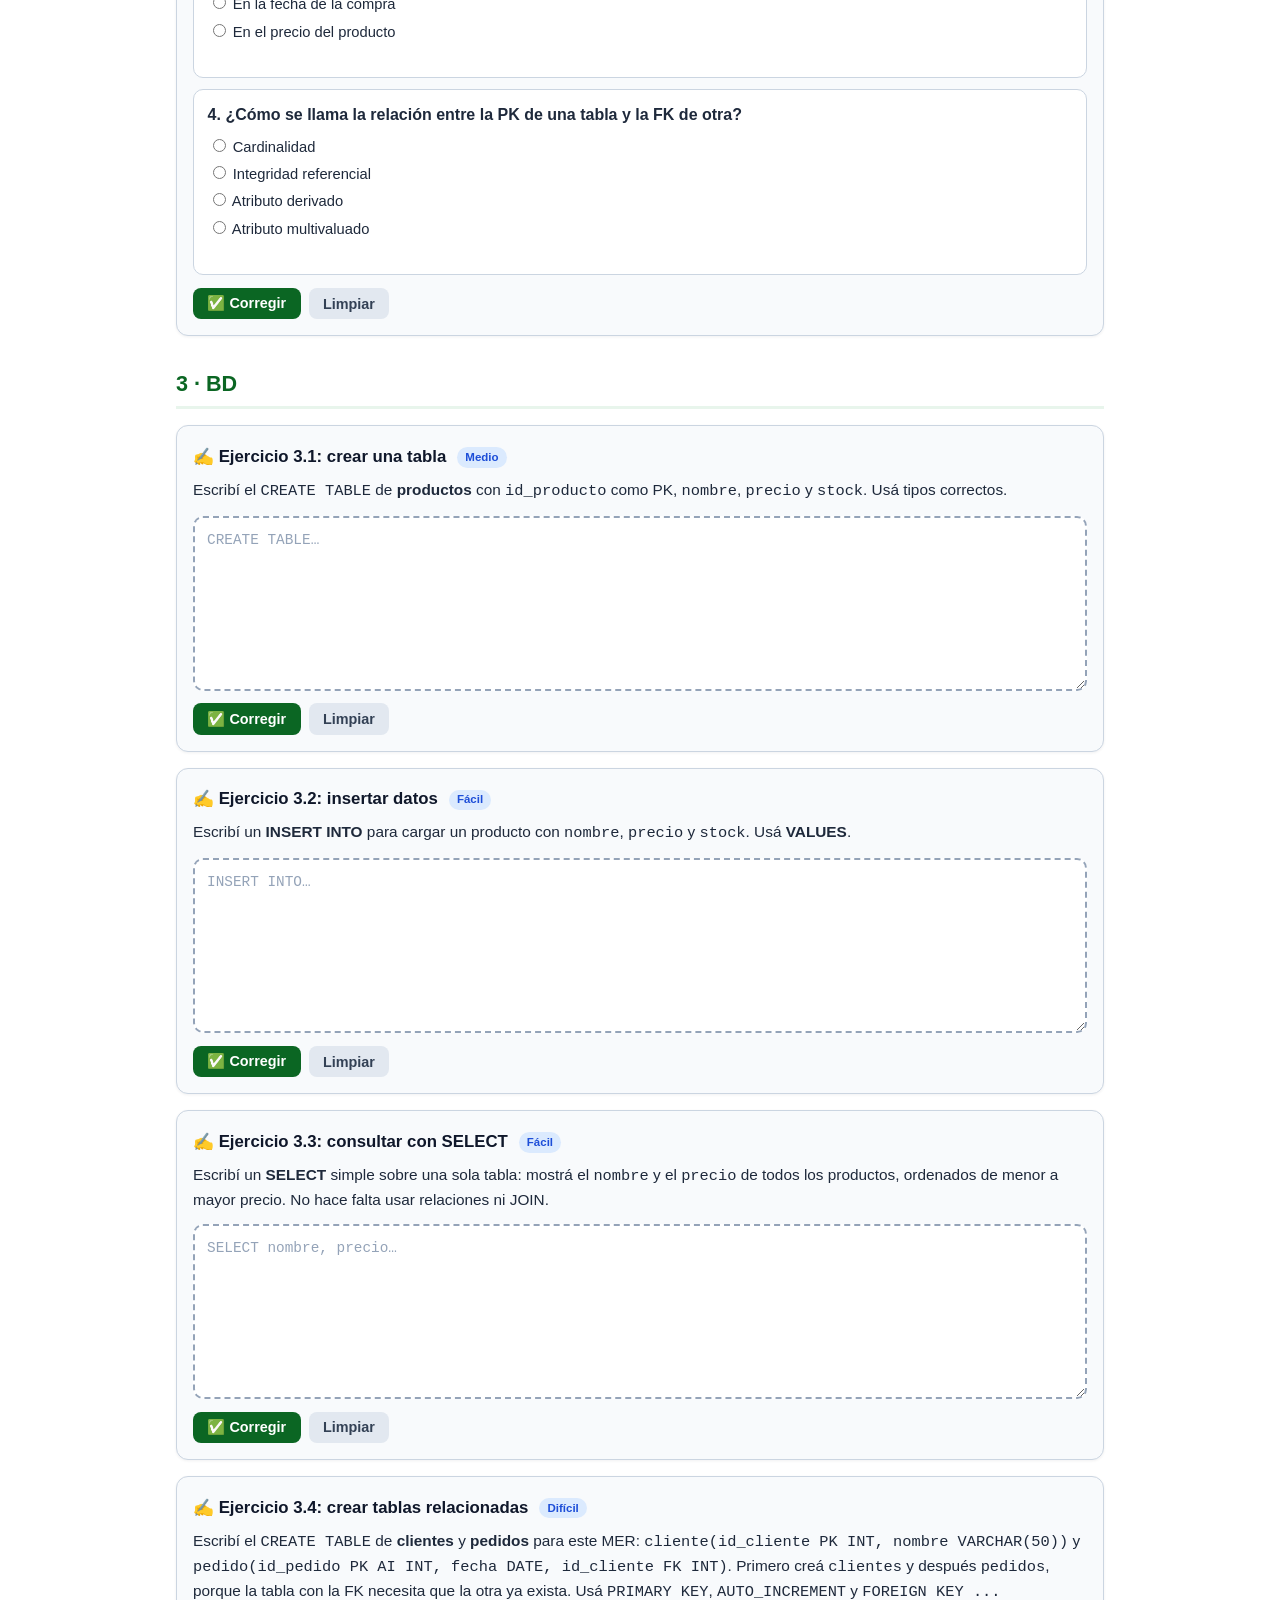
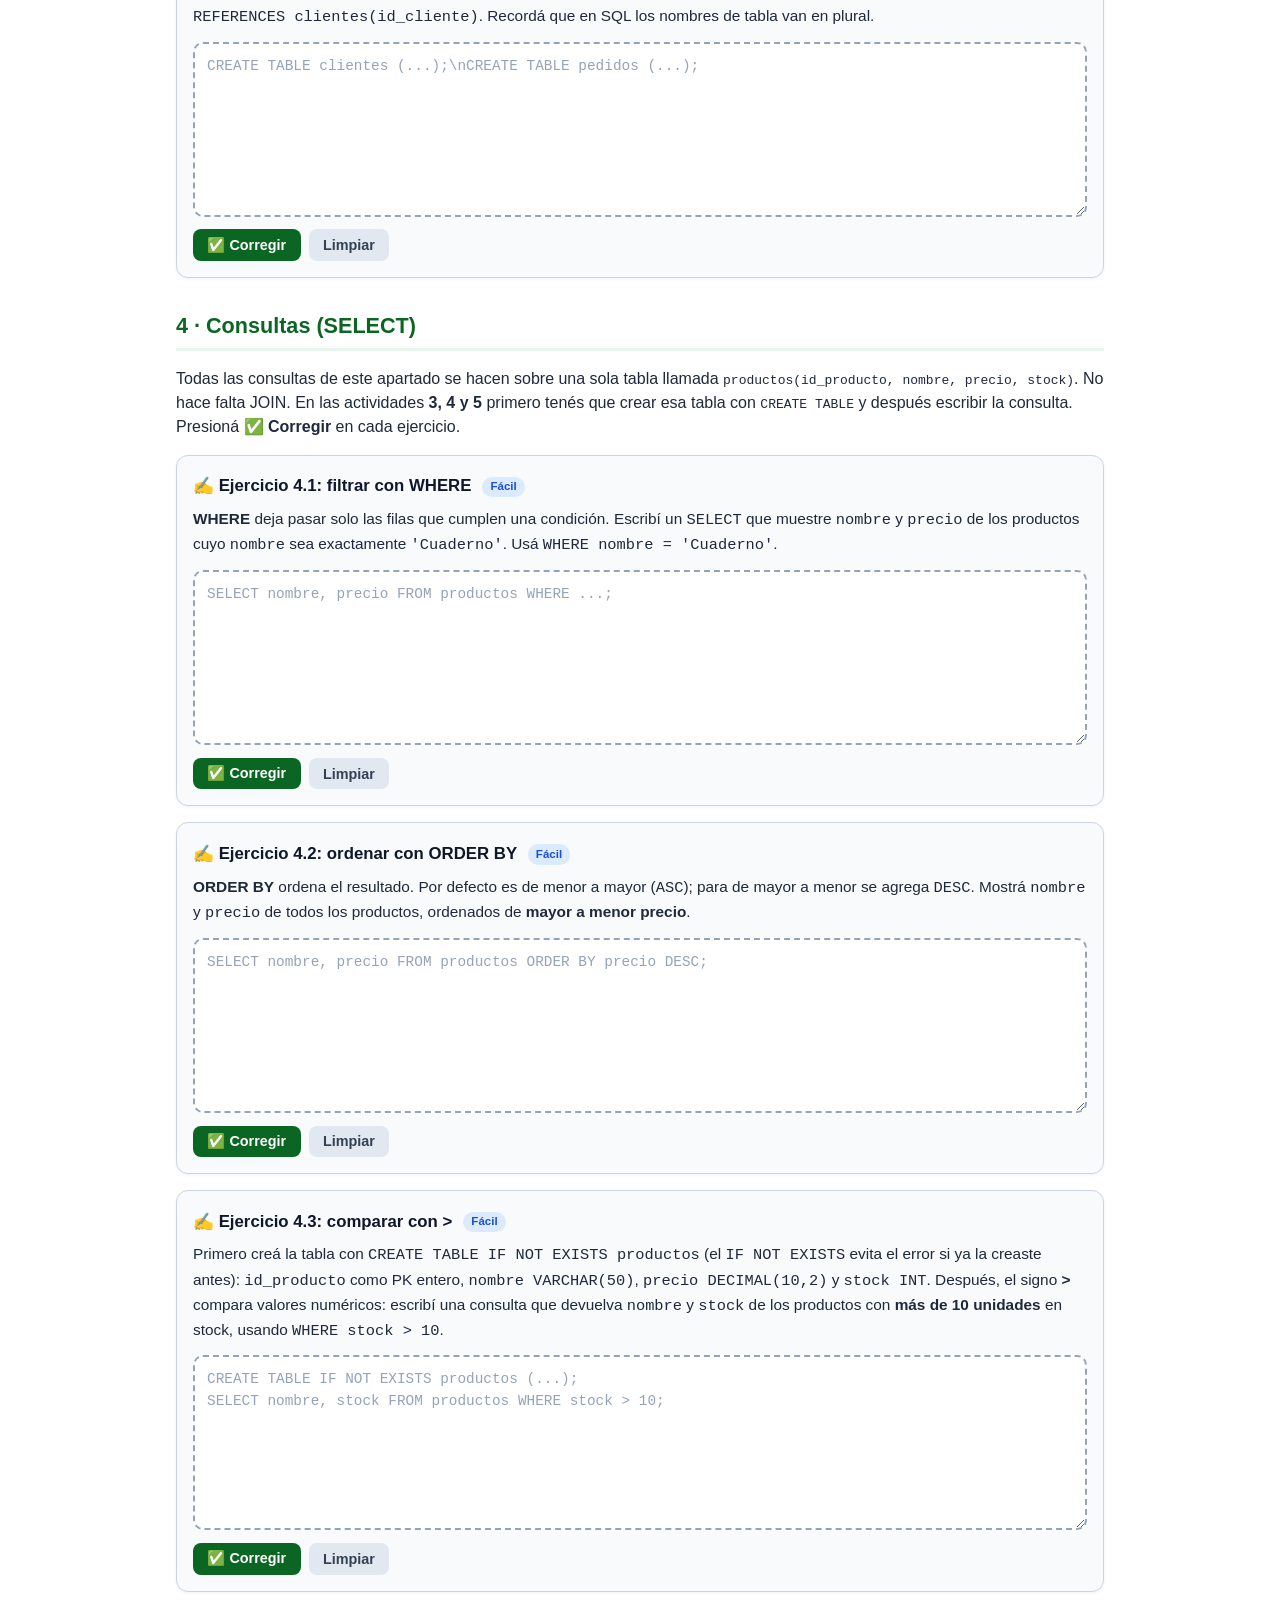
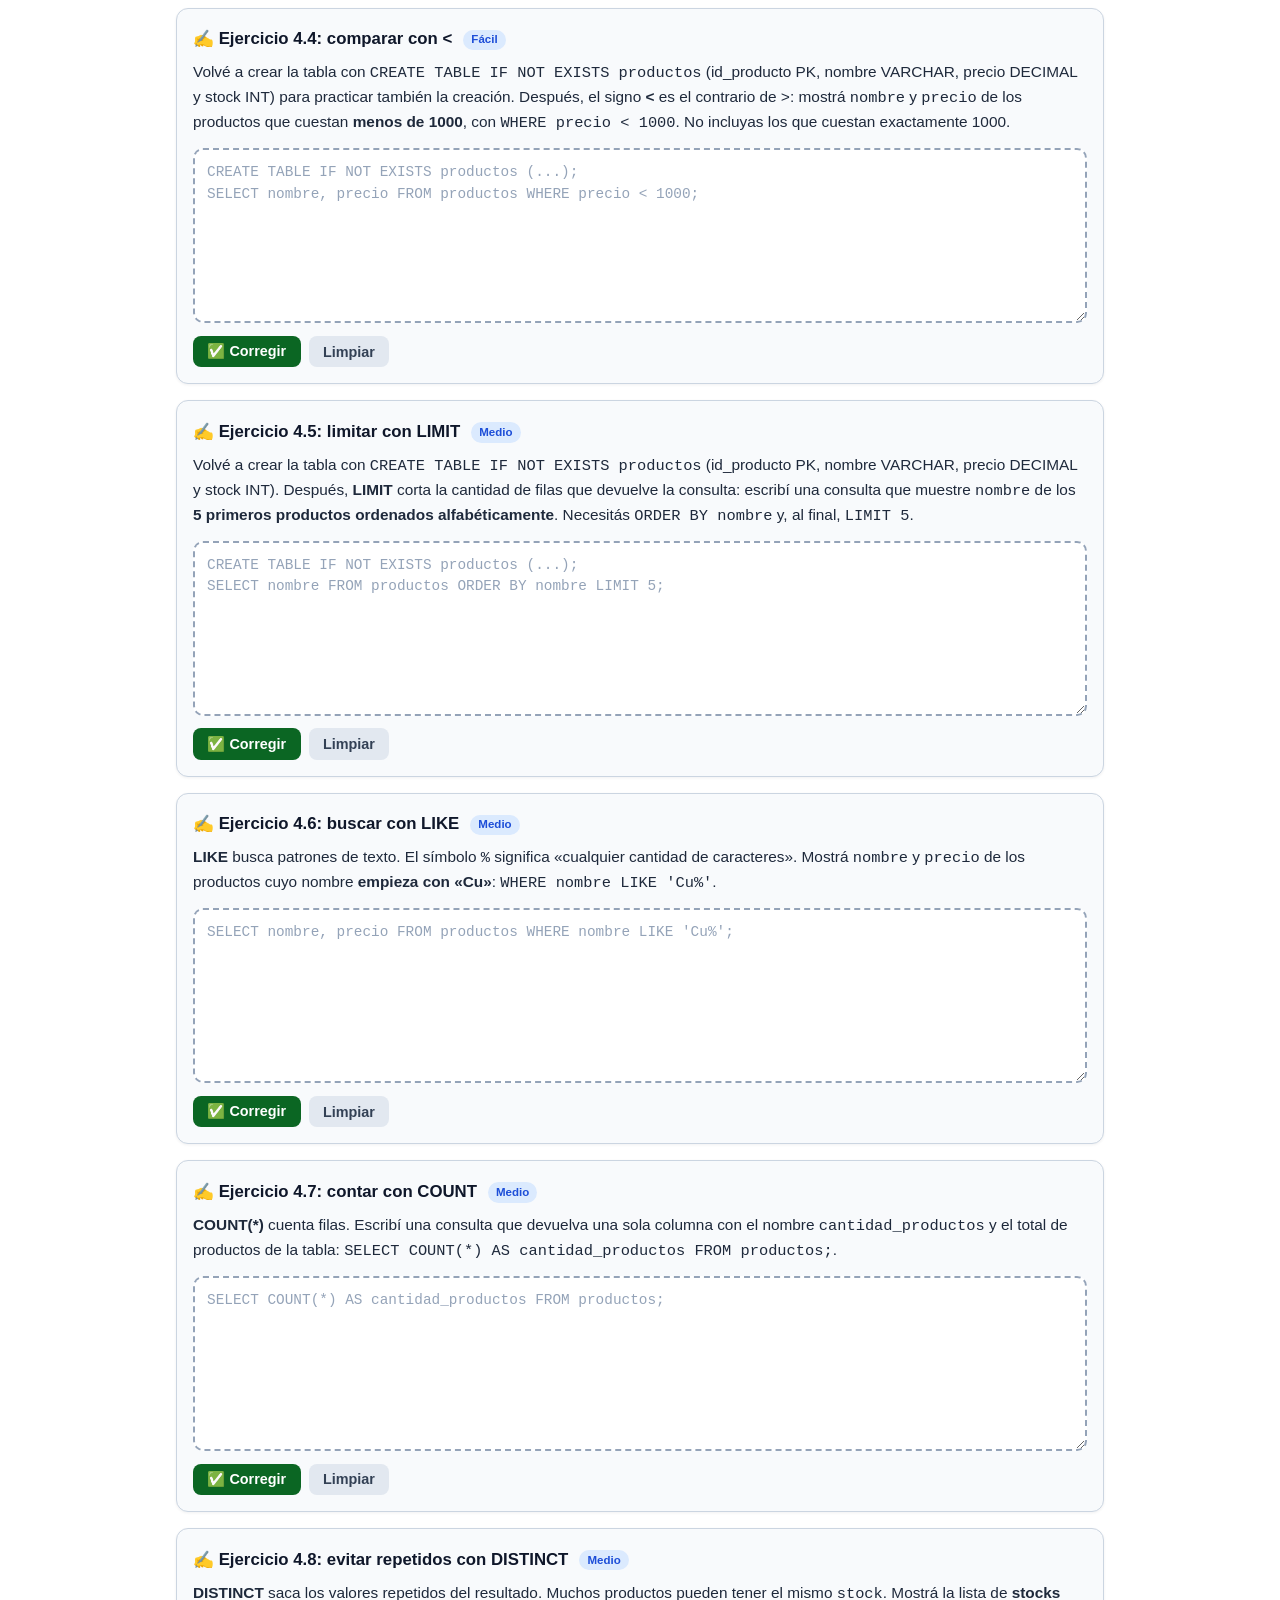
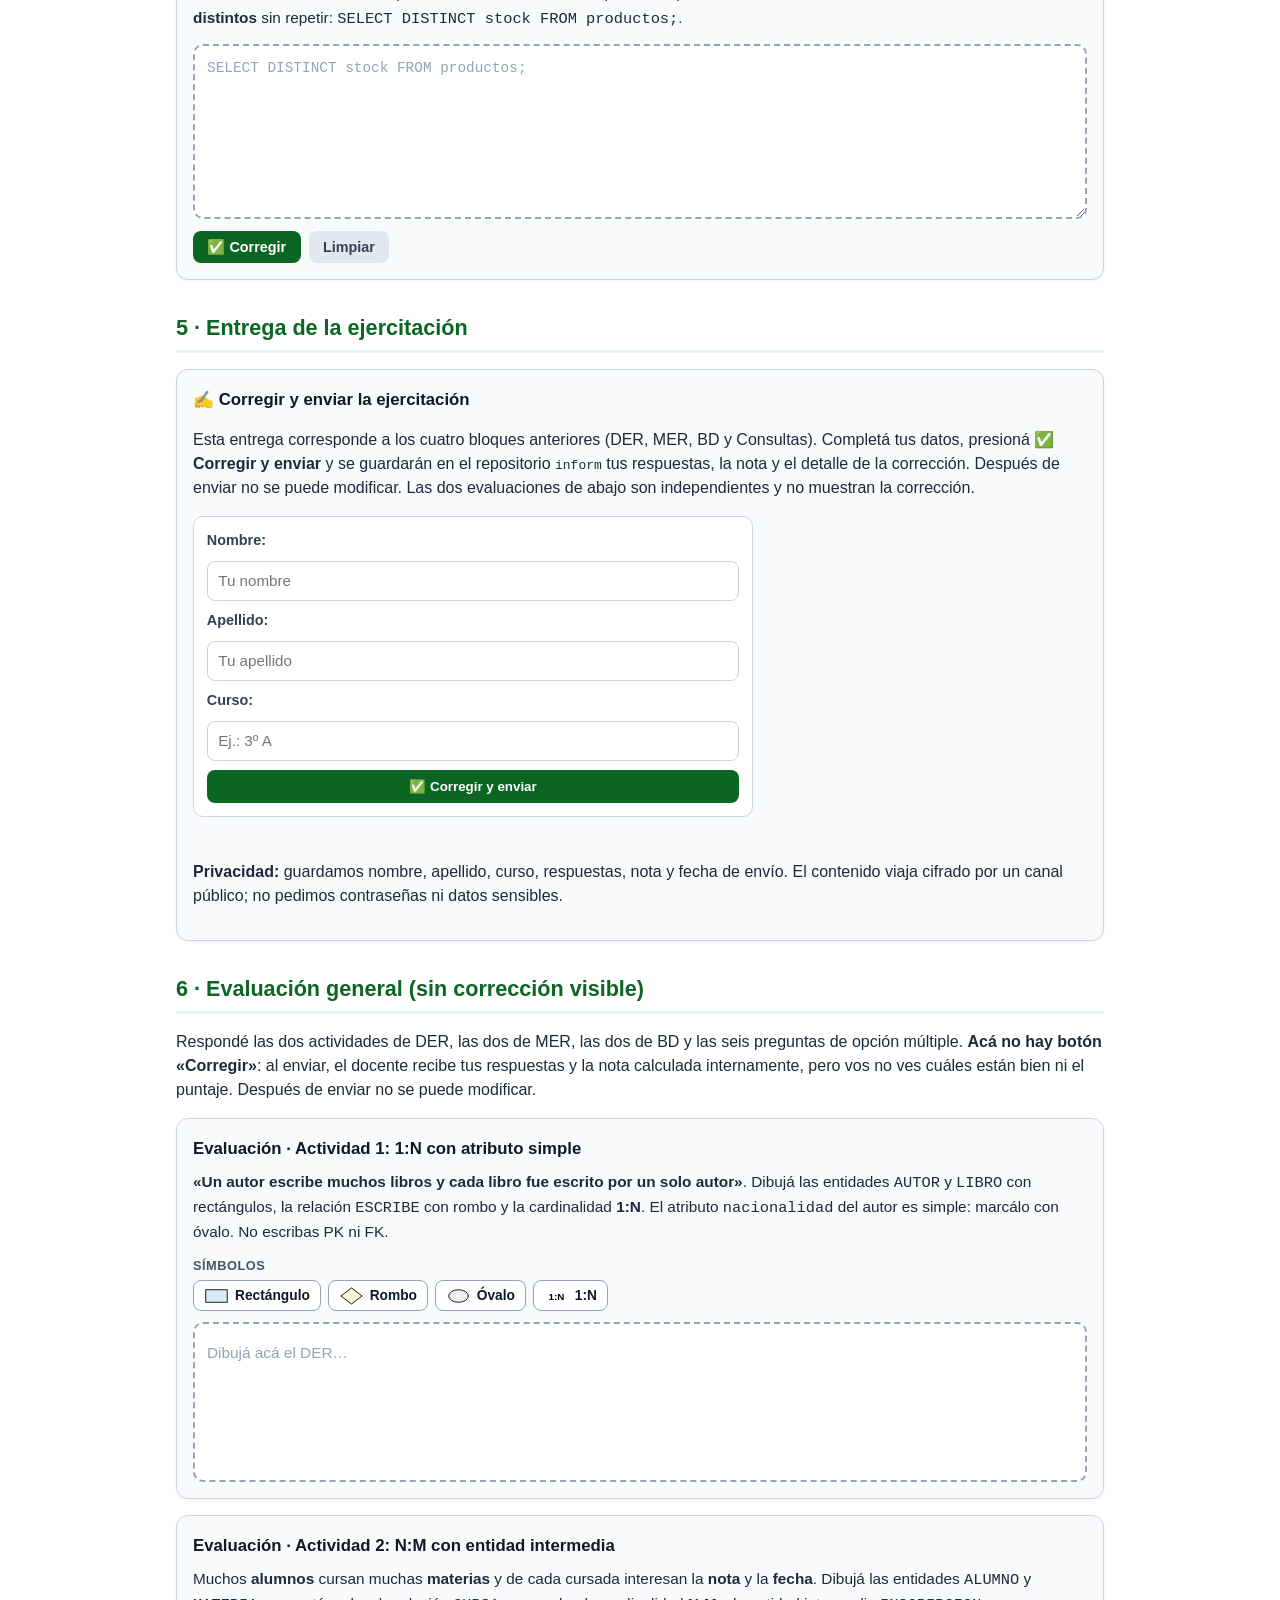
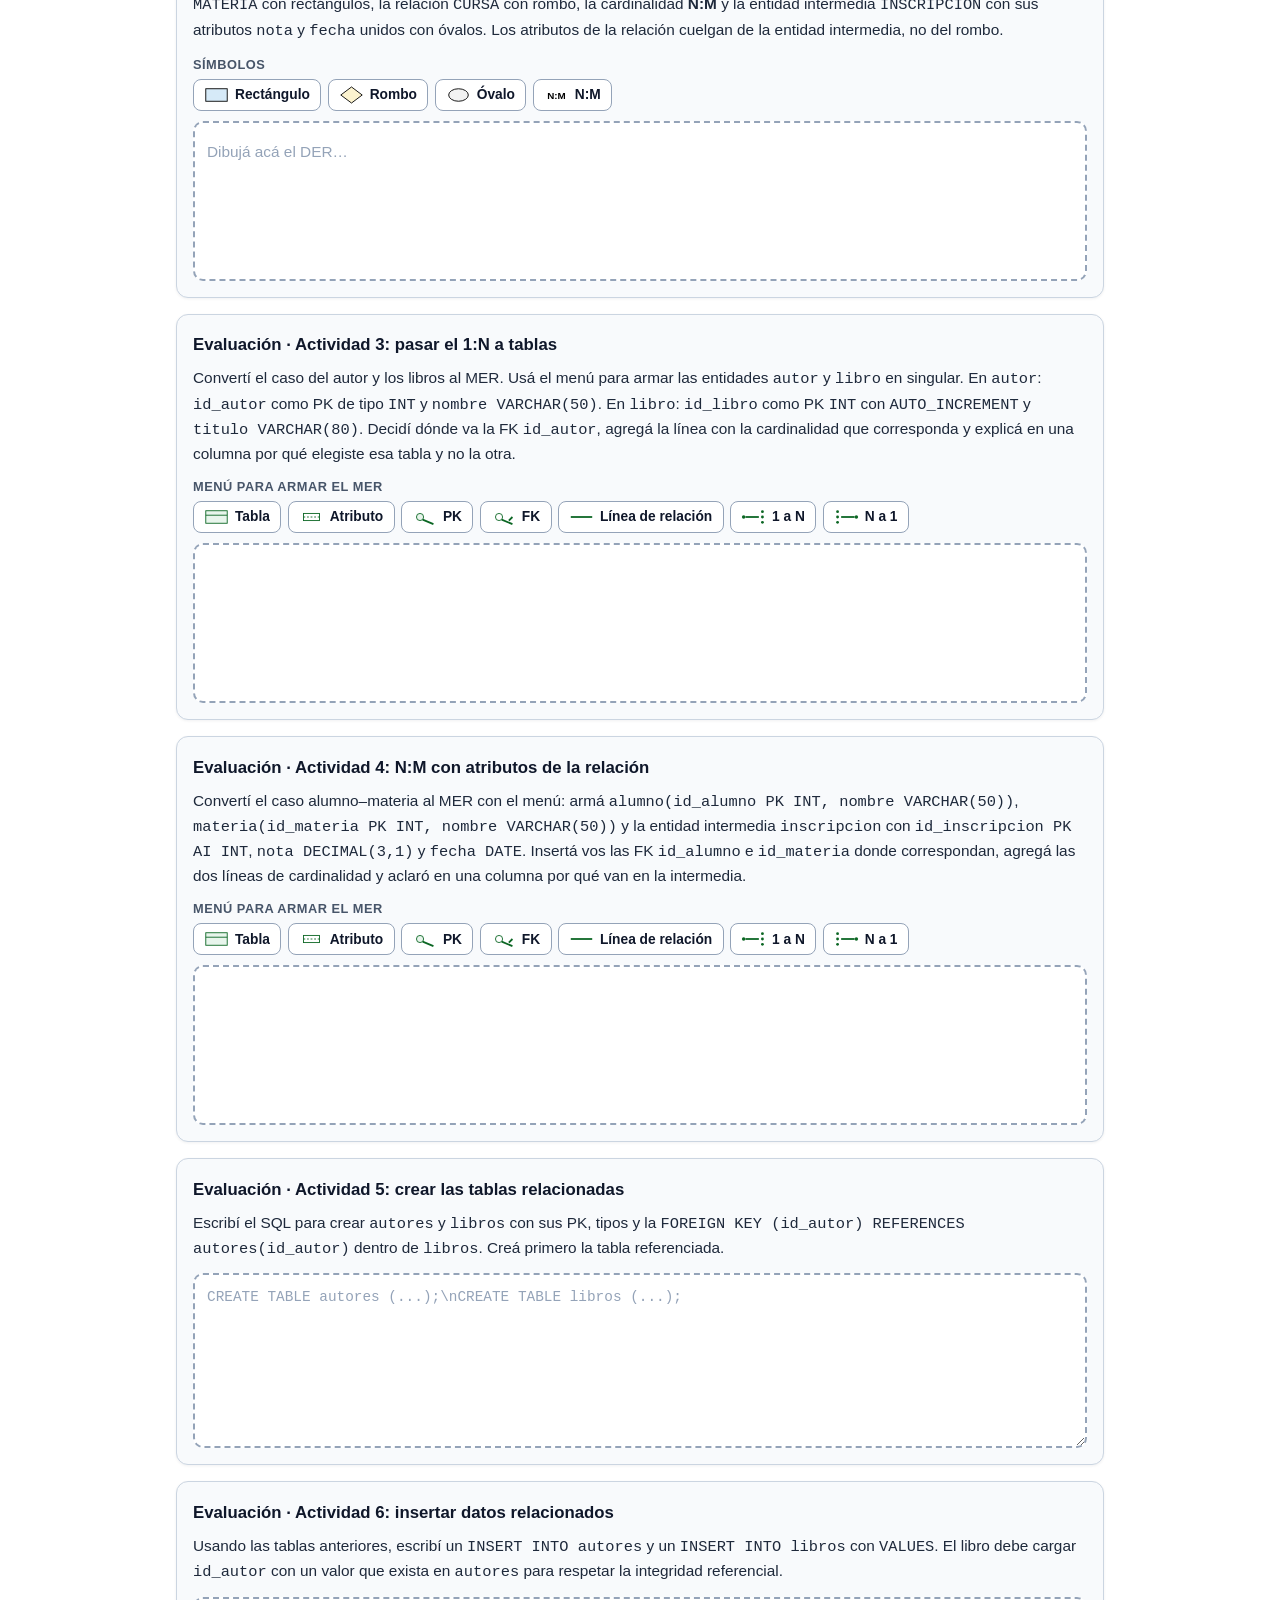
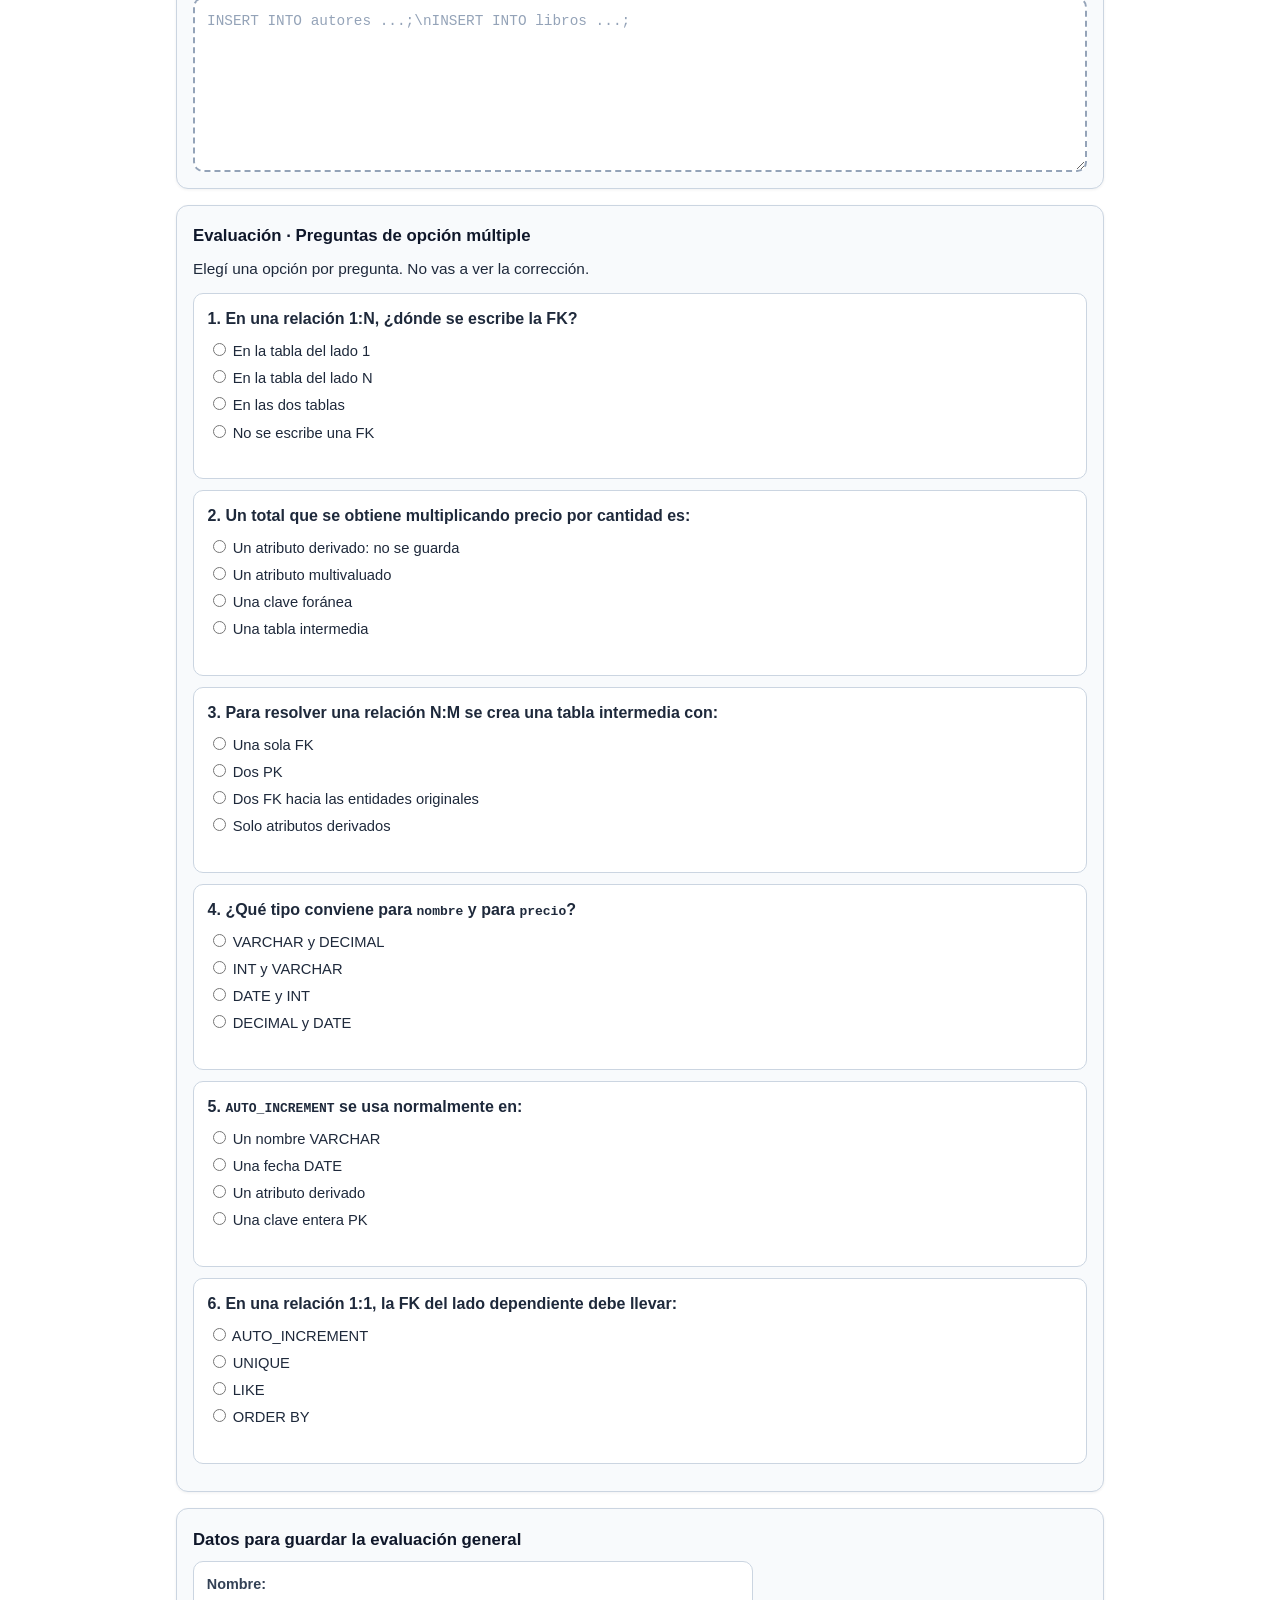
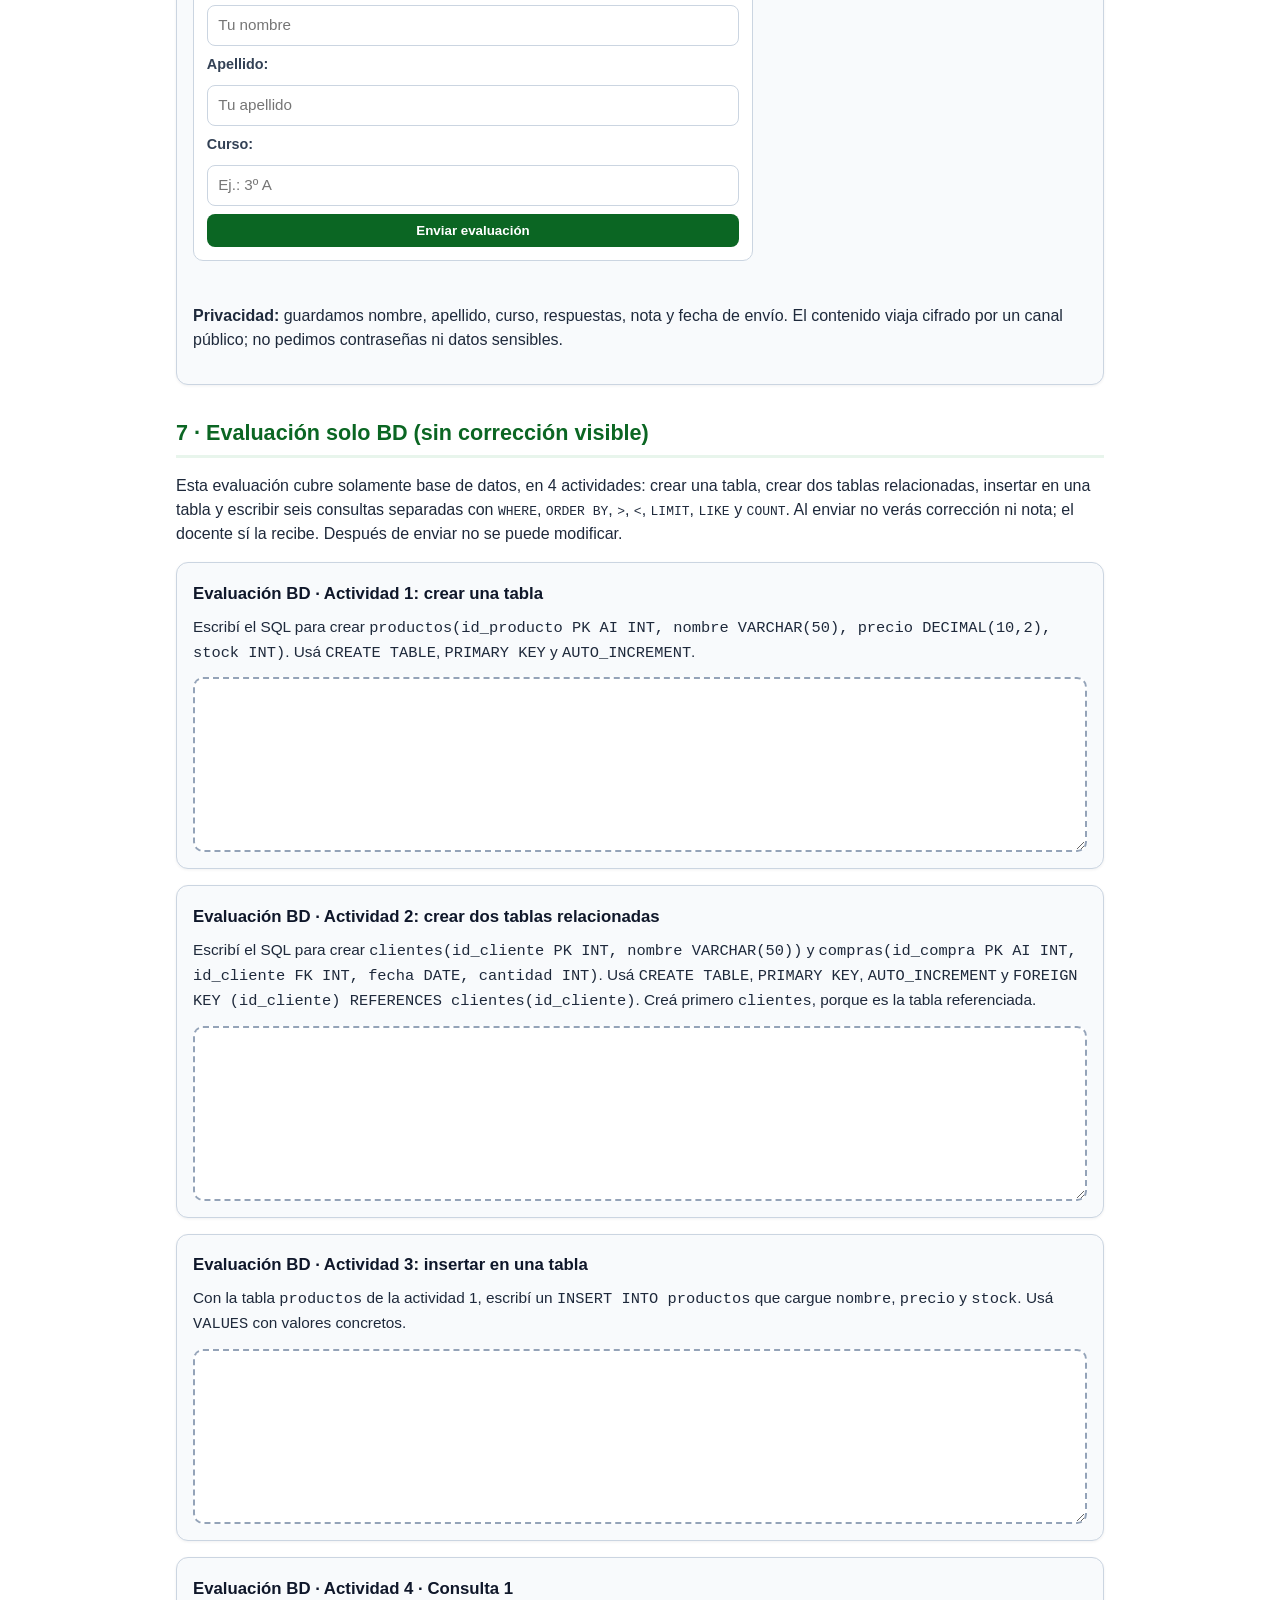
==== commit bb6e76ac: "Reordenar ejercicios del MER en progresion de una a tres entidades e intermedia" ====
--- a/index.html
+++ b/index.html
@@ -360,23 +360,21 @@
 <!-- ============================== MER ============================== -->
 <section id="mer">
   <h2 class="seccion">2 · MER</h2>
+  <p class="pista">Cuatro pasos: <strong>una sola entidad</strong>, <strong>dos relacionadas</strong>,
+  <strong>tres relacionadas</strong> y, al final, <strong>la entidad intermedia</strong> de un N:M.
+  Usá el mismo menú en los cuatro; las líneas no se agregan solas: primero hacé clic en la entidad
+  o línea que quieras dejar atrás y después apretá <strong>Línea de relación</strong>,
+  <strong>1 a N</strong> o <strong>N a 1</strong>.</p>
 
   <article class="ejercicio" data-id="mer1">
-    <h3>✍️ Ejercicio 2.1: de N:M a las FK <span class="nivel">Medio</span></h3>
-    <p class="consigna">
-      Un <strong>cliente</strong> compra muchos <strong>productos</strong> y un <strong>producto</strong>
-      puede ser comprado por muchos clientes. Escribí las entidades en singular —<code>cliente</code>,
-      <code>producto</code> y la intermedia <code>compra</code>— con el
-      <strong>tipo de cada columna</strong> (<code>INT</code>, <code>VARCHAR</code>, <code>DECIMAL</code>, <code>DATE</code>),
-      la <strong>PK</strong> de cada entidad y las <strong>dos FK</strong> en <code>compra</code>
-      que apuntan a <code>cliente</code> y <code>producto</code>. <code>fecha</code> va como
-      <code>DATE</code> y <code>cantidad</code> como <code>INT</code>. En SQL esas tablas se escriben
-      en plural: <code>clientes</code>, <code>productos</code> y <code>compras</code>.
-      Usá el menú para insertar las entidades, los atributos, las marcas PK/FK y las líneas. Las
-      líneas no se agregan solas. Primero hacé clic en la entidad o línea que quieras dejar atrás y
-      después apretá <strong>Línea de relación</strong>, <strong>1 a N</strong> o <strong>N a 1</strong>:
-      la línea aparece justo ahí, entre las entidades, con la cardinalidad elegida (o vacía para
-      escribirla vos).
+    <h3>✍️ Ejercicio 2.1: una sola entidad <span class="nivel">Fácil</span></h3>
+    <p class="consigna">
+      Un <strong>producto</strong> se identifica con <code>id_producto</code>, una clave entera que
+      MySQL numera solo (<code>AUTO_INCREMENT</code>). Tiene <code>nombre VARCHAR(50)</code>,
+      <code>precio DECIMAL(10,2)</code> y <code>stock INT</code>. Armá <strong>una sola entidad</strong>
+      <code>producto</code> en singular con su PK y sus atributos, usando el menú. Todav&iacute;a no
+      hay relaciones: <strong>no escribas FK ni insertes l&iacute;neas</strong>. En SQL esta entidad
+      se escribir&aacute; <code>productos</code> (plural), pero ac&aacute; va en singular.
     </p>
     <div class="paleta-titulo">Menú para armar el MER</div>
     <div class="menu-mer">
@@ -399,17 +397,29 @@
   </article>
 
   <article class="ejercicio" data-id="mer2">
-    <h3>✍️ Ejercicio 2.2: una relación 1:N en tablas <span class="nivel">Medio</span></h3>
+    <h3>✍️ Ejercicio 2.2: dos entidades relacionadas (1:N) <span class="nivel">Medio</span></h3>
     <p class="consigna">
       Un <strong>cliente</strong> hace muchos <strong>pedidos</strong> y cada pedido pertenece a un solo
-      cliente. Escribí las dos entidades del MER en singular, con el tipo de cada columna:
+      cliente. Armá las dos entidades en singular con el men&uacute;:
       <code>cliente(id_cliente PK INT, nombre VARCHAR(50))</code> y
       <code>pedido(id_pedido PK AI INT, fecha DATE, id_cliente FK INT)</code>.
       La FK <code>id_cliente</code> va en <code>pedido</code> porque es el lado N: es quien tiene que
-      recordar a su cliente. Escribí también la cardinalidad <code>1──N</code> entre las dos entidades.
-      No hace falta crear tablas todavía: esto es el MER.
-    </p>
-    <textarea class="respuesta" spellcheck="false" placeholder="cliente(...)\n1──N\npedido(...)"></textarea>
+      recordar a su cliente. Insert&aacute; la l&iacute;nea con cardinalidad <code>1──N</code> entre
+      las dos entidades. No hace falta crear tablas SQL todav&iacute;a: esto es el MER.
+    </p>
+    <div class="paleta-titulo">Menú para armar el MER</div>
+    <div class="menu-mer">
+      <button type="button" data-mer="tabla">Tabla</button>
+      <button type="button" data-mer="atributo">Atributo</button>
+      <button type="button" data-mer="pk">PK</button>
+      <button type="button" data-mer="fk">FK</button>
+      <button type="button" data-mer="linea">Línea de relación</button>
+      <button type="button" data-mer="card1n">1 a N</button>
+      <button type="button" data-mer="cardn1">N a 1</button>
+    </div>
+    <div class="respuesta tablas-mer" contenteditable="true" data-placeholder="Armá acá las entidades y sus relaciones…">
+      <div class="mer-diagrama"></div>
+    </div>
     <div class="acciones">
       <button type="button" class="accion corregir">✅ Corregir</button>
       <button type="button" class="accion limpiar">Limpiar</button>
@@ -418,17 +428,32 @@
   </article>
 
   <article class="ejercicio" data-id="mer3">
-    <h3>✍️ Ejercicio 2.3: multivaluado y derivado <span class="nivel">Difícil</span></h3>
-    <p class="consigna">
-      Un <strong>cliente</strong> tiene <strong>varios teléfonos</strong> y queremos mostrar su
-      <strong>total de compras</strong>, que se calcula sumando los importes. Explicá y escribí cómo
-      queda el MER: el cliente con <code>id_cliente PK INT</code> y <code>nombre VARCHAR(50)</code>;
-      una tabla <code>telefono</code> con <code>id_telefono PK INT</code>, <code>numero VARCHAR(20)</code>
-      y <code>id_cliente FK INT</code> (un teléfono por fila); y una aclaración de que el total
-      <strong>no se guarda</strong> porque es un atributo derivado que se calculará con
-      <code>SELECT</code>. Escribí la cardinalidad <code>1──N</code> entre cliente y teléfono.
-    </p>
-    <textarea class="respuesta" spellcheck="false" placeholder="cliente(...)\n1──N\ntelefono(...)\ntotal: derivado..."></textarea>
+    <h3>✍️ Ejercicio 2.3: tres entidades relacionadas <span class="nivel">Medio</span></h3>
+    <p class="consigna">
+      Un <strong>cliente</strong> hace muchos <strong>pedidos</strong> y cada pedido es de un solo
+      cliente. Un <strong>vendedor</strong> atiende muchos pedidos y cada pedido tiene un solo
+      vendedor. Armá tres entidades en singular:
+      <code>cliente(id_cliente PK INT, nombre VARCHAR(50))</code>,
+      <code>vendedor(id_vendedor PK INT, nombre VARCHAR(50))</code> y
+      <code>pedido(id_pedido PK AI INT, fecha DATE, id_cliente FK INT, id_vendedor FK INT)</code>.
+      Insert&aacute; las dos l&iacute;neas: <code>1──N</code> entre cliente y pedido, y
+      <code>N──1</code> entre pedido y vendedor. Fijate que las dos FK viven en <code>pedido</code>,
+      que es el lado N de ambas relaciones. Todav&iacute;a no hay N:M: por eso no hace falta
+      intermedia.
+    </p>
+    <div class="paleta-titulo">Menú para armar el MER</div>
+    <div class="menu-mer">
+      <button type="button" data-mer="tabla">Tabla</button>
+      <button type="button" data-mer="atributo">Atributo</button>
+      <button type="button" data-mer="pk">PK</button>
+      <button type="button" data-mer="fk">FK</button>
+      <button type="button" data-mer="linea">Línea de relación</button>
+      <button type="button" data-mer="card1n">1 a N</button>
+      <button type="button" data-mer="cardn1">N a 1</button>
+    </div>
+    <div class="respuesta tablas-mer" contenteditable="true" data-placeholder="Armá acá las entidades y sus relaciones…">
+      <div class="mer-diagrama"></div>
+    </div>
     <div class="acciones">
       <button type="button" class="accion corregir">✅ Corregir</button>
       <button type="button" class="accion limpiar">Limpiar</button>
@@ -437,17 +462,30 @@
   </article>
 
   <article class="ejercicio" data-id="mer4">
-    <h3>✍️ Ejercicio 2.4: relación 1:1 con UNIQUE <span class="nivel">Difícil</span></h3>
-    <p class="consigna">
-      Un <strong>alumno</strong> tiene una sola <strong>libreta</strong> y cada libreta pertenece a un
-      solo alumno. En el MER, la FK va en la tabla que depende de la otra y lleva <code>UNIQUE</code>
-      para que un alumno no pueda tener dos libretas. Escribí:
-      <code>alumno(id_alumno PK INT, nombre VARCHAR(50))</code> y
-      <code>libreta(id_libreta PK INT, id_alumno FK INT UNIQUE, fecha DATE)</code>, más la
-      cardinalidad <code>1──1</code>. Explicá con tus palabras por qué la FK está en
-      <code>libreta</code> y no en <code>alumno</code>.
-    </p>
-    <textarea class="respuesta" spellcheck="false" placeholder="alumno(...)\n1──1\nlibreta(...)\nPorque..."></textarea>
+    <h3>✍️ Ejercicio 2.4: entidad intermedia para un N:M <span class="nivel">Difícil</span></h3>
+    <p class="consigna">
+      Un <strong>cliente</strong> compra muchos <strong>productos</strong> y un <strong>producto</strong>
+      puede ser comprado por muchos clientes. Un N:M no se resuelve con una sola FK: armá la entidad
+      intermedia <code>compra</code> junto con <code>cliente</code> y <code>producto</code>, todas en
+      singular. Us&aacute; los tipos <code>INT</code>, <code>VARCHAR</code>, <code>DECIMAL</code> y
+      <code>DATE</code>; pon&eacute; la PK de cada entidad y las dos FK en <code>compra</code>, con
+      <code>fecha DATE</code> y <code>cantidad INT</code>. Insert&aacute; las dos l&iacute;neas con
+      <code>1──N</code> y <code>N──1</code>. En SQL estas entidades se escribir&aacute;n en plural:
+      <code>clientes</code>, <code>productos</code> y <code>compras</code>.
+    </p>
+    <div class="paleta-titulo">Menú para armar el MER</div>
+    <div class="menu-mer">
+      <button type="button" data-mer="tabla">Tabla</button>
+      <button type="button" data-mer="atributo">Atributo</button>
+      <button type="button" data-mer="pk">PK</button>
+      <button type="button" data-mer="fk">FK</button>
+      <button type="button" data-mer="linea">Línea de relación</button>
+      <button type="button" data-mer="card1n">1 a N</button>
+      <button type="button" data-mer="cardn1">N a 1</button>
+    </div>
+    <div class="respuesta tablas-mer" contenteditable="true" data-placeholder="Armá acá las entidades y sus relaciones…">
+      <div class="mer-diagrama"></div>
+    </div>
     <div class="acciones">
       <button type="button" class="accion corregir">✅ Corregir</button>
       <button type="button" class="accion limpiar">Limpiar</button>
@@ -1184,6 +1222,42 @@
   }).filter(Boolean);
 }
 
+function tablasMer(c){
+  return c.caja ? Array.from(c.caja.querySelectorAll('.mer-tabla')) : [];
+}
+
+function camposDeTabla(c, nombre){
+  const indice = titulosMer(c).indexOf(nombre);
+  return indice < 0 ? [] : camposTabla(c, indice).map(normalizar);
+}
+
+function campoEnTabla(c, nombre, patron){
+  return camposDeTabla(c, nombre).some(function(texto){ return patron.test(texto); });
+}
+
+function pkEnTabla(c, nombre, clave){
+  return campoEnTabla(c, nombre, new RegExp(clave + '[^;]*\\b(pk|primary key)\\b|\\b(pk|primary key)\\b[^;]*' + clave));
+}
+
+function fkEnTabla(c, nombre, clave){
+  return campoEnTabla(c, nombre, new RegExp(clave + '[^;]*\\b(fk|foreign key)\\b|\\b(fk|foreign key)\\b[^;]*' + clave));
+}
+
+function lineasMer(c){
+  return c.caja ? Array.from(c.caja.querySelectorAll('.mer-linea')) : [];
+}
+
+function cardEnLineas(c, tipo){
+  const re = tipo === '1n' ? /1\s*(──|[:\-]{1,2})\s*n/i
+           : tipo === 'n1' ? /n\s*(──|[:\-]{1,2})\s*1/i
+           : null;
+  if (!re) return false;
+  return lineasMer(c).some(function(linea){
+    const card = linea.querySelector('.mer-card');
+    return !!card && re.test(normalizar(card.innerText || ''));
+  });
+}
+
 const hayCard1n = c => /1\s*(──|[:\-]{1,2})\s*n/i.test(c.t) || c.formas.includes('1:N');
 const hayCardN1 = c => /n\s*(──|[:\-]{1,2})\s*1/i.test(c.t) || c.formas.includes('N:1');
 const hayCardNM = c => /n\s*[:\-]\s*m/i.test(c.t) || c.formas.includes('N:M');
@@ -1225,48 +1299,68 @@
     { d:'Marca edad como atributo derivado', f:c => c.formas.includes('punteado') && c.t.includes('edad') }
   ]},
   mer1: { requisitos: [
-    { d:'Arma tres entidades con el menú', f:c => !!c.caja && c.caja.querySelectorAll('.mer-tabla').length >= 3 },
-    { d:'Une las entidades con dos líneas', f:c => !!c.caja && c.caja.querySelectorAll('.mer-linea').length >= 2 },
-    { d:'Escribe 1──N o N──1 en las dos líneas', f:c => {
-        const lineas = c.caja ? c.caja.querySelectorAll('.mer-linea') : [];
-        return lineas.length >= 2 && Array.from(lineas).every(x => {
-          const card = x.querySelector('.mer-card');
-          return !!card && /1.*n|n.*1/i.test(normalizar(card.innerText || ''));
-        });
-      } },
-    { d:'Nombra cliente, producto y compra en singular', f:c => {
-        const titulos = titulosMer(c);
-        return ['cliente','producto','compra'].every(n => titulos.includes(n));
-      } },
-    { d:'Completa al menos dos atributos por entidad', f:c => [0,1,2].every(i => camposTabla(c, i).length >= 2) },
-    { d:'Indica una PK', f:c => /primary key|\bpk\b/.test(c.t) },
-    { d:'Indica dos FK', f:c => (c.t.match(/\bfk\b|foreign key/g) || []).length >= 2 },
-    { d:'Usa los tipos INT, VARCHAR y DATE', f:c => /\bint\b/.test(c.t) && c.t.includes('varchar') && /\bdate\b/.test(c.t) },
-    { d:'Pone fecha y cantidad en compra', f:c => c.t.includes('fecha') && c.t.includes('cantidad') }
+    { d:'Arma una sola entidad llamada producto', f:c => tablasMer(c).length === 1 && titulosMer(c)[0] === 'producto' },
+    { d:'Marca id_producto como PK con AUTO_INCREMENT', f:c =>
+        pkEnTabla(c, 'producto', 'id_producto') &&
+        campoEnTabla(c, 'producto', /id_producto[^;]*(ai|auto_increment)/i) },
+    { d:'Incluye nombre VARCHAR(50)', f:c => campoEnTabla(c, 'producto', /nombre[^;]*varchar\s*\(?\s*50/i) },
+    { d:'Incluye precio DECIMAL(10,2)', f:c => campoEnTabla(c, 'producto', /precio[^;]*decimal\s*\(\s*10\s*,\s*2/i) },
+    { d:'Incluye stock INT', f:c => campoEnTabla(c, 'producto', /stock[^;]*\bint\b/i) },
+    { d:'No agrega FK ni líneas de relación', f:c => !/\b(fk|foreign key)\b/i.test(c.t) && lineasMer(c).length === 0 }
   ]},
   mer2: { requisitos: [
-    { d:'Nombra cliente y pedido en singular', f:c => c.t.includes('cliente') && c.t.includes('pedido') },
-    { d:'Marca las PK de id_cliente e id_pedido', f:c => hayPK(c, 'id_cliente') && hayPK(c, 'id_pedido') },
-    { d:'Pone id_cliente como FK en pedido', f:c => hayFK(c, 'id_cliente') },
-    { d:'Escribe la cardinalidad 1──N', f:c => hayCard1n(c) },
-    { d:'Usa los tipos INT, VARCHAR y DATE', f:c => /\bint\b/.test(c.t) && c.t.includes('varchar') && /\bdate\b/.test(c.t) },
-    { d:'Usa AUTO_INCREMENT en id_pedido', f:c => /id_pedido[^\n;]*ai\b|auto_increment/.test(c.t) }
+    { d:'Arma dos entidades: cliente y pedido', f:c =>
+        tablasMer(c).length === 2 && ['cliente','pedido'].every(n => titulosMer(c).includes(n)) },
+    { d:'Marca id_cliente como PK en cliente', f:c => pkEnTabla(c, 'cliente', 'id_cliente') },
+    { d:'Marca id_pedido como PK con AUTO_INCREMENT', f:c =>
+        pkEnTabla(c, 'pedido', 'id_pedido') &&
+        campoEnTabla(c, 'pedido', /id_pedido[^;]*(ai|auto_increment)/i) },
+    { d:'Pone id_cliente como FK en pedido', f:c => fkEnTabla(c, 'pedido', 'id_cliente') },
+    { d:'No pone FK en cliente', f:c => !/\b(fk|foreign key)\b/i.test(camposDeTabla(c, 'cliente').join(' ')) },
+    { d:'Incluye fecha DATE y nombre VARCHAR', f:c =>
+        campoEnTabla(c, 'pedido', /fecha[^;]*\bdate\b/i) &&
+        campoEnTabla(c, 'cliente', /nombre[^;]*varchar/i) },
+    { d:'Inserta una línea con cardinalidad 1──N', f:c => lineasMer(c).length === 1 && cardEnLineas(c, '1n') }
   ]},
   mer3: { requisitos: [
-    { d:'Mantiene cliente con su PK', f:c => c.t.includes('cliente') && hayPK(c, 'id_cliente') },
-    { d:'Crea la tabla telefono con su PK', f:c => c.t.includes('telefono') && hayPK(c, 'id_telefono') },
-    { d:'Pone id_cliente como FK en telefono', f:c => hayFK(c, 'id_cliente') },
-    { d:'Usa VARCHAR para el número de teléfono', f:c => c.t.includes('numero') && c.t.includes('varchar') },
-    { d:'Explica que el total no se guarda por derivado', f:c => c.t.includes('total') && c.t.includes('derivado') && /no se guarda|no guarda|no se almacena|no se guarde/.test(c.t) },
-    { d:'Escribe la cardinalidad 1──N', f:c => hayCard1n(c) }
+    { d:'Arma tres entidades: cliente, vendedor y pedido', f:c =>
+        tablasMer(c).length === 3 && ['cliente','vendedor','pedido'].every(n => titulosMer(c).includes(n)) },
+    { d:'Marca las PK id_cliente, id_vendedor e id_pedido', f:c =>
+        pkEnTabla(c, 'cliente', 'id_cliente') &&
+        pkEnTabla(c, 'vendedor', 'id_vendedor') &&
+        pkEnTabla(c, 'pedido', 'id_pedido') },
+    { d:'Pone id_cliente e id_vendedor como FK en pedido', f:c =>
+        fkEnTabla(c, 'pedido', 'id_cliente') && fkEnTabla(c, 'pedido', 'id_vendedor') },
+    { d:'No pone FK en cliente ni en vendedor', f:c =>
+        !/\b(fk|foreign key)\b/i.test(camposDeTabla(c, 'cliente').join(' ') + ' ' + camposDeTabla(c, 'vendedor').join(' ')) },
+    { d:'Incluye fecha DATE y nombre VARCHAR en las tres entidades', f:c =>
+        campoEnTabla(c, 'pedido', /fecha[^;]*\bdate\b/i) &&
+        campoEnTabla(c, 'cliente', /nombre[^;]*varchar/i) &&
+        campoEnTabla(c, 'vendedor', /nombre[^;]*varchar/i) },
+    { d:'Usa AUTO_INCREMENT en id_pedido', f:c => campoEnTabla(c, 'pedido', /id_pedido[^;]*(ai|auto_increment)/i) },
+    { d:'Inserta dos líneas: 1──N y N──1', f:c =>
+        lineasMer(c).length === 2 && cardEnLineas(c, '1n') && cardEnLineas(c, 'n1') }
   ]},
   mer4: { requisitos: [
-    { d:'Nombra alumno y libreta', f:c => c.t.includes('alumno') && c.t.includes('libreta') },
-    { d:'Marca la PK de id_alumno', f:c => hayPK(c, 'id_alumno') },
-    { d:'Marca la PK de id_libreta', f:c => hayPK(c, 'id_libreta') },
-    { d:'Pone id_alumno como FK UNIQUE en libreta', f:c => hayFK(c, 'id_alumno') && /unique/.test(c.t) },
-    { d:'Escribe la cardinalidad 1──1', f:c => /1\s*(──|[:\-]{1,2})\s*1/.test(c.t) },
-    { d:'Explica por qué la FK va en libreta', f:c => /porque|ya que|debido|puesto que/.test(c.t) && c.t.includes('libreta') }
+    { d:'Arma tres entidades: cliente, producto y compra', f:c =>
+        tablasMer(c).length === 3 && ['cliente','producto','compra'].every(n => titulosMer(c).includes(n)) },
+    { d:'Marca las PK id_cliente, id_producto e id_compra', f:c =>
+        pkEnTabla(c, 'cliente', 'id_cliente') &&
+        pkEnTabla(c, 'producto', 'id_producto') &&
+        pkEnTabla(c, 'compra', 'id_compra') },
+    { d:'Pone id_cliente e id_producto como FK en compra', f:c =>
+        fkEnTabla(c, 'compra', 'id_cliente') && fkEnTabla(c, 'compra', 'id_producto') },
+    { d:'No pone FK en cliente ni en producto', f:c =>
+        !/\b(fk|foreign key)\b/i.test(camposDeTabla(c, 'cliente').join(' ') + ' ' + camposDeTabla(c, 'producto').join(' ')) },
+    { d:'Incluye fecha DATE y cantidad INT en compra', f:c =>
+        campoEnTabla(c, 'compra', /fecha[^;]*\bdate\b/i) &&
+        campoEnTabla(c, 'compra', /cantidad[^;]*\bint\b/i) },
+    { d:'Usa VARCHAR y DECIMAL en cliente y producto', f:c =>
+        campoEnTabla(c, 'cliente', /nombre[^;]*varchar/i) &&
+        campoEnTabla(c, 'producto', /nombre[^;]*varchar/i) &&
+        campoEnTabla(c, 'producto', /precio[^;]*decimal/i) },
+    { d:'Inserta dos líneas: 1──N y N──1', f:c =>
+        lineasMer(c).length === 2 && cardEnLineas(c, '1n') && cardEnLineas(c, 'n1') }
   ]},
   bd1: { requisitos: [
     { d:'Usa CREATE TABLE', f:c => /create\s+table/.test(c.t) },
@@ -1692,11 +1786,6 @@
 
 prepararMenuMer();
 
-const PLANTILLA_MER1 = (function(){
-  const caja = document.querySelector('.ejercicio[data-id="mer1"] .respuesta');
-  return caja ? caja.innerHTML : '';
-})();
-
 function resultadosArticulo(articulo){
   const c = contexto(articulo);
   const datos = EJERCICIOS[articulo.dataset.id];
@@ -1732,7 +1821,8 @@
   boton.addEventListener('click', function(){
     const articulo = boton.closest('.ejercicio');
     const caja = articulo.querySelector('.respuesta');
-    if (articulo.dataset.id === 'mer1' && caja) caja.innerHTML = PLANTILLA_MER1;
+    const diagrama = caja && caja.querySelector('.mer-diagrama');
+    if (diagrama) diagrama.innerHTML = '';
     else if (caja && typeof caja.value === 'string') caja.value = '';
     else if (caja) caja.innerHTML = '';
     articulo.querySelector('.resultado').innerHTML = '';
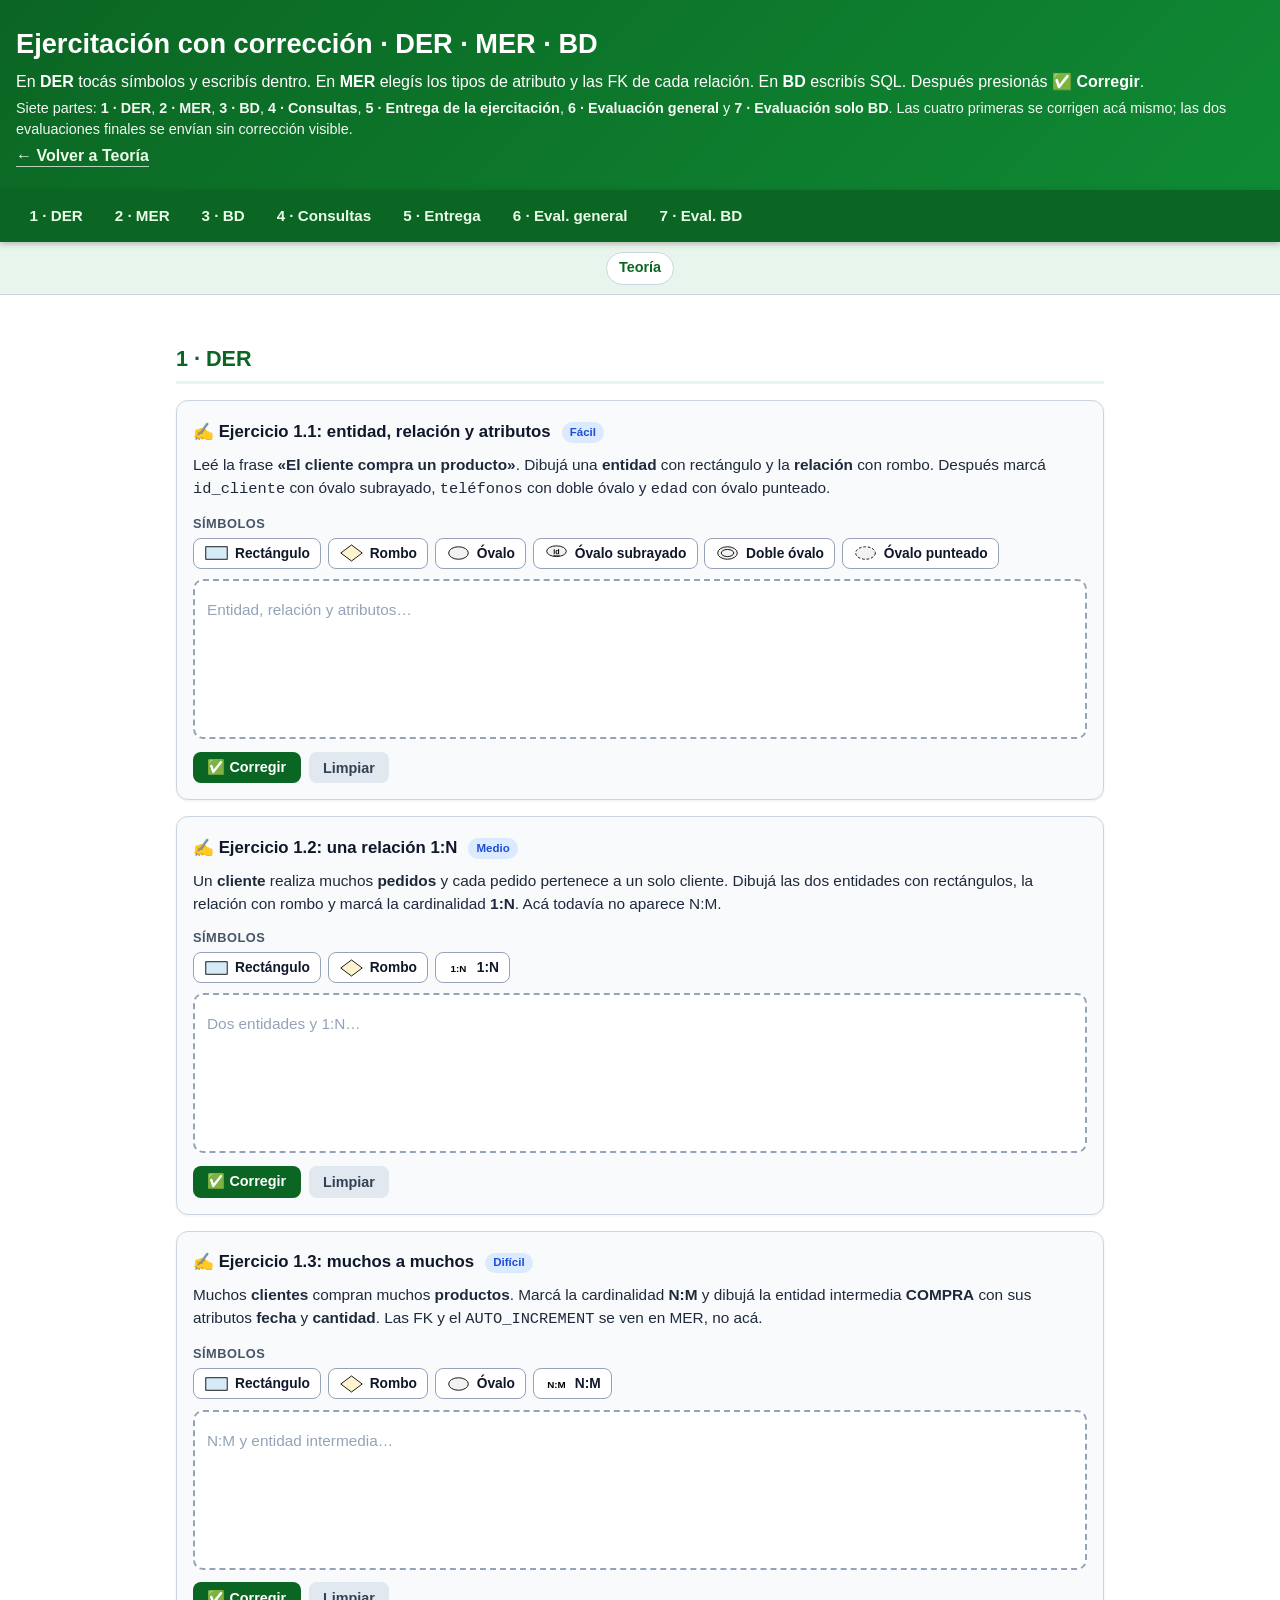
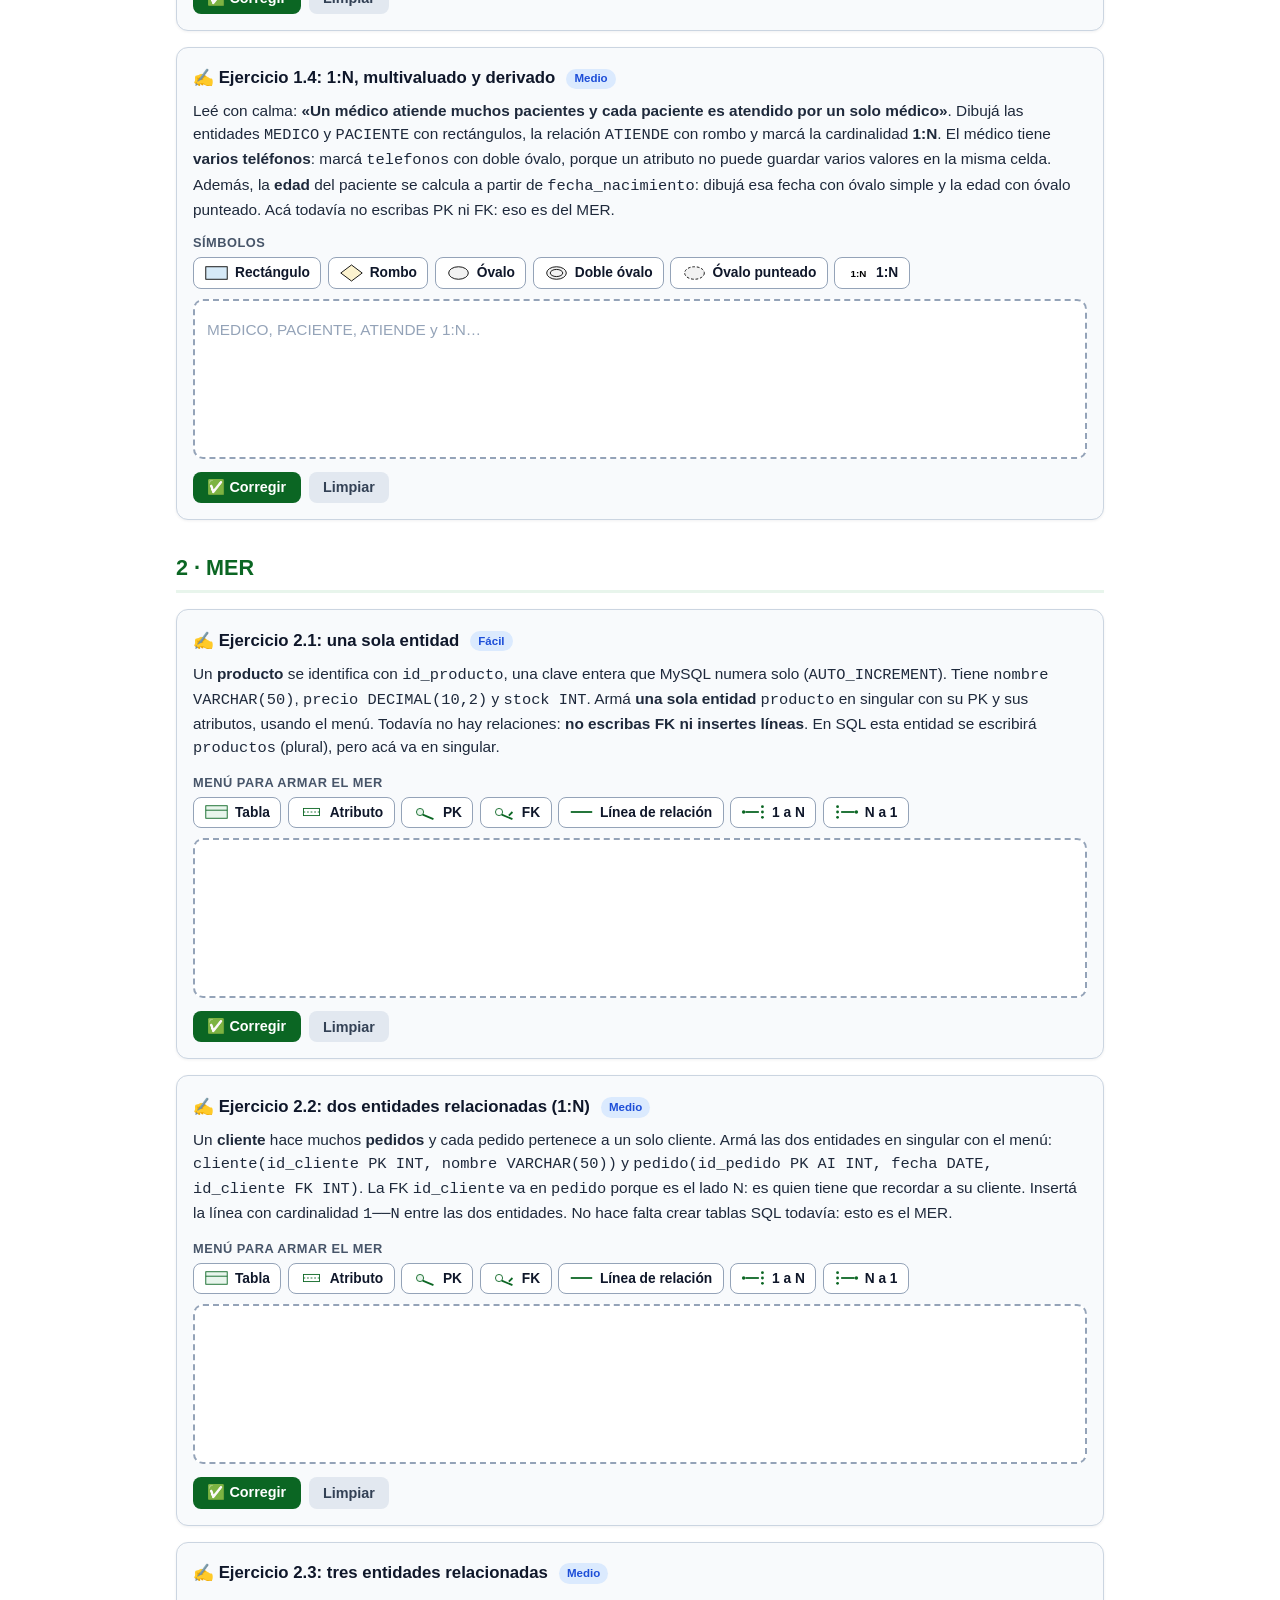
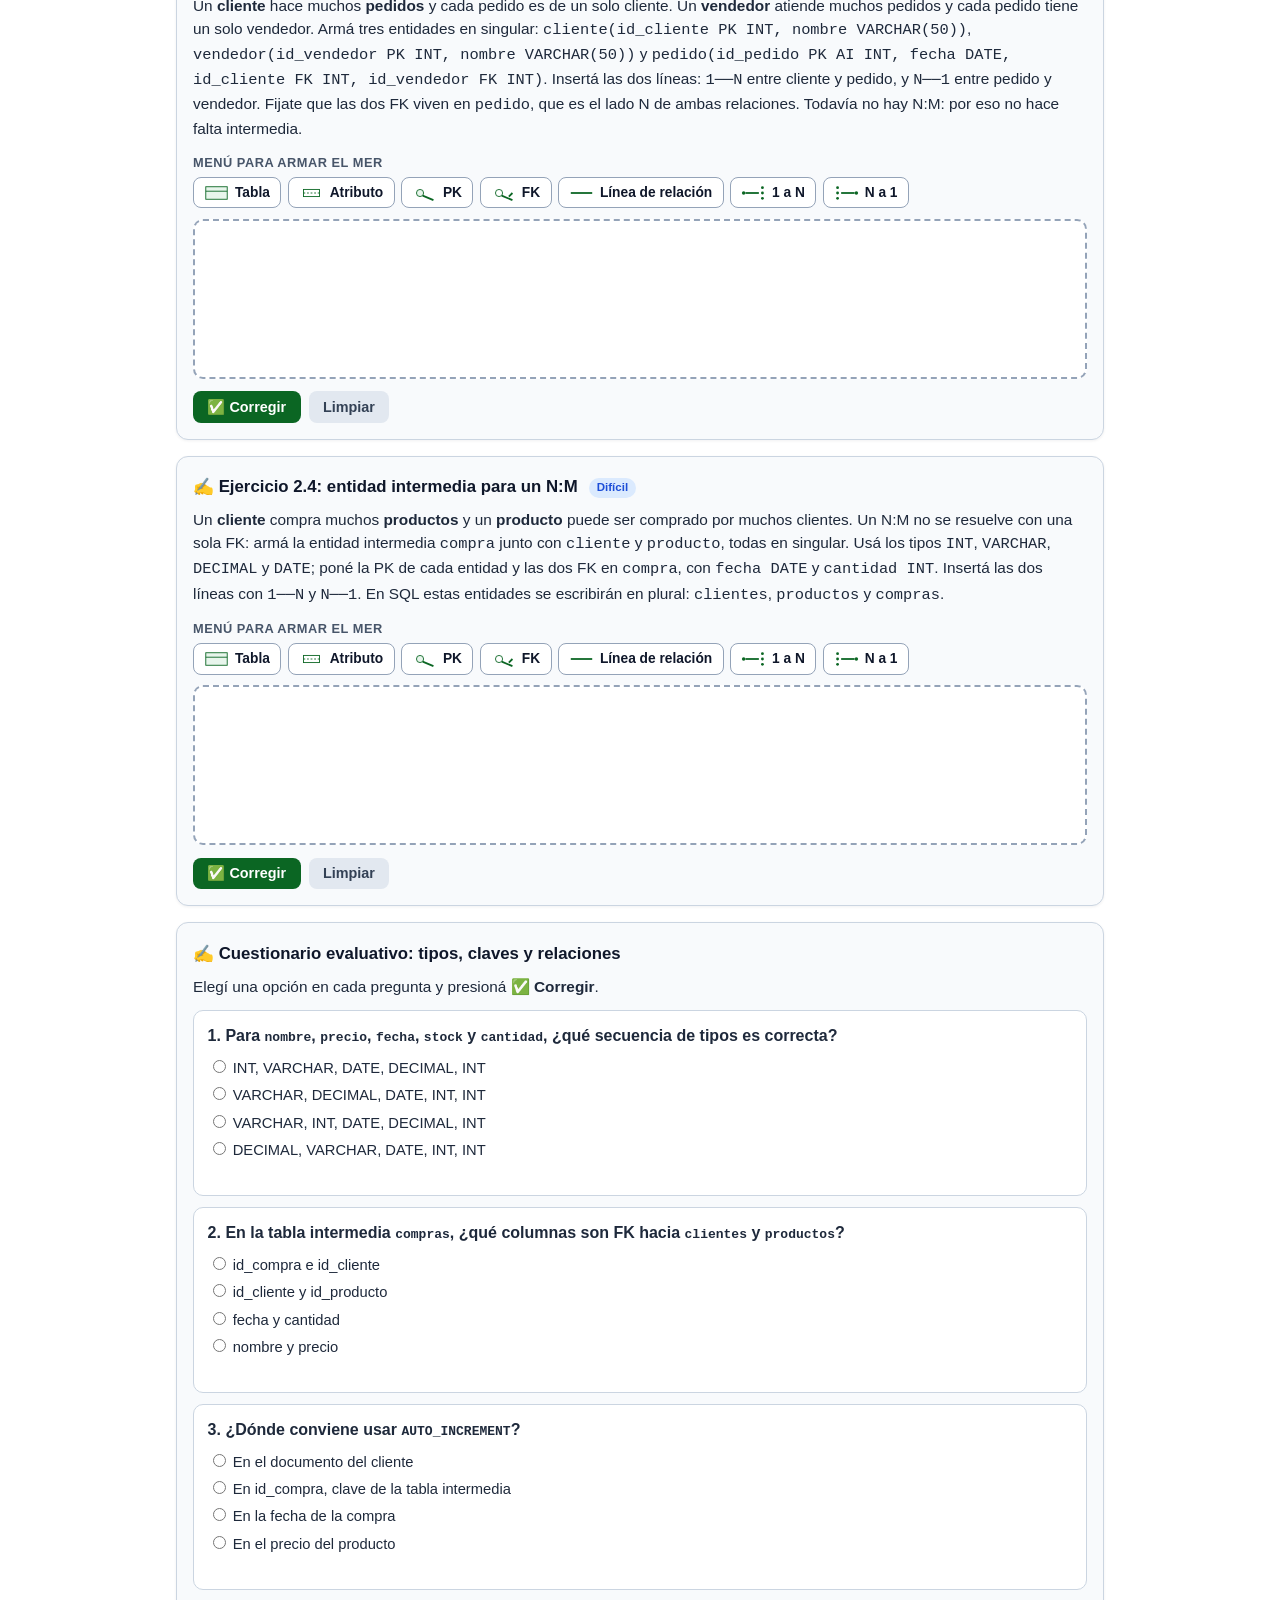
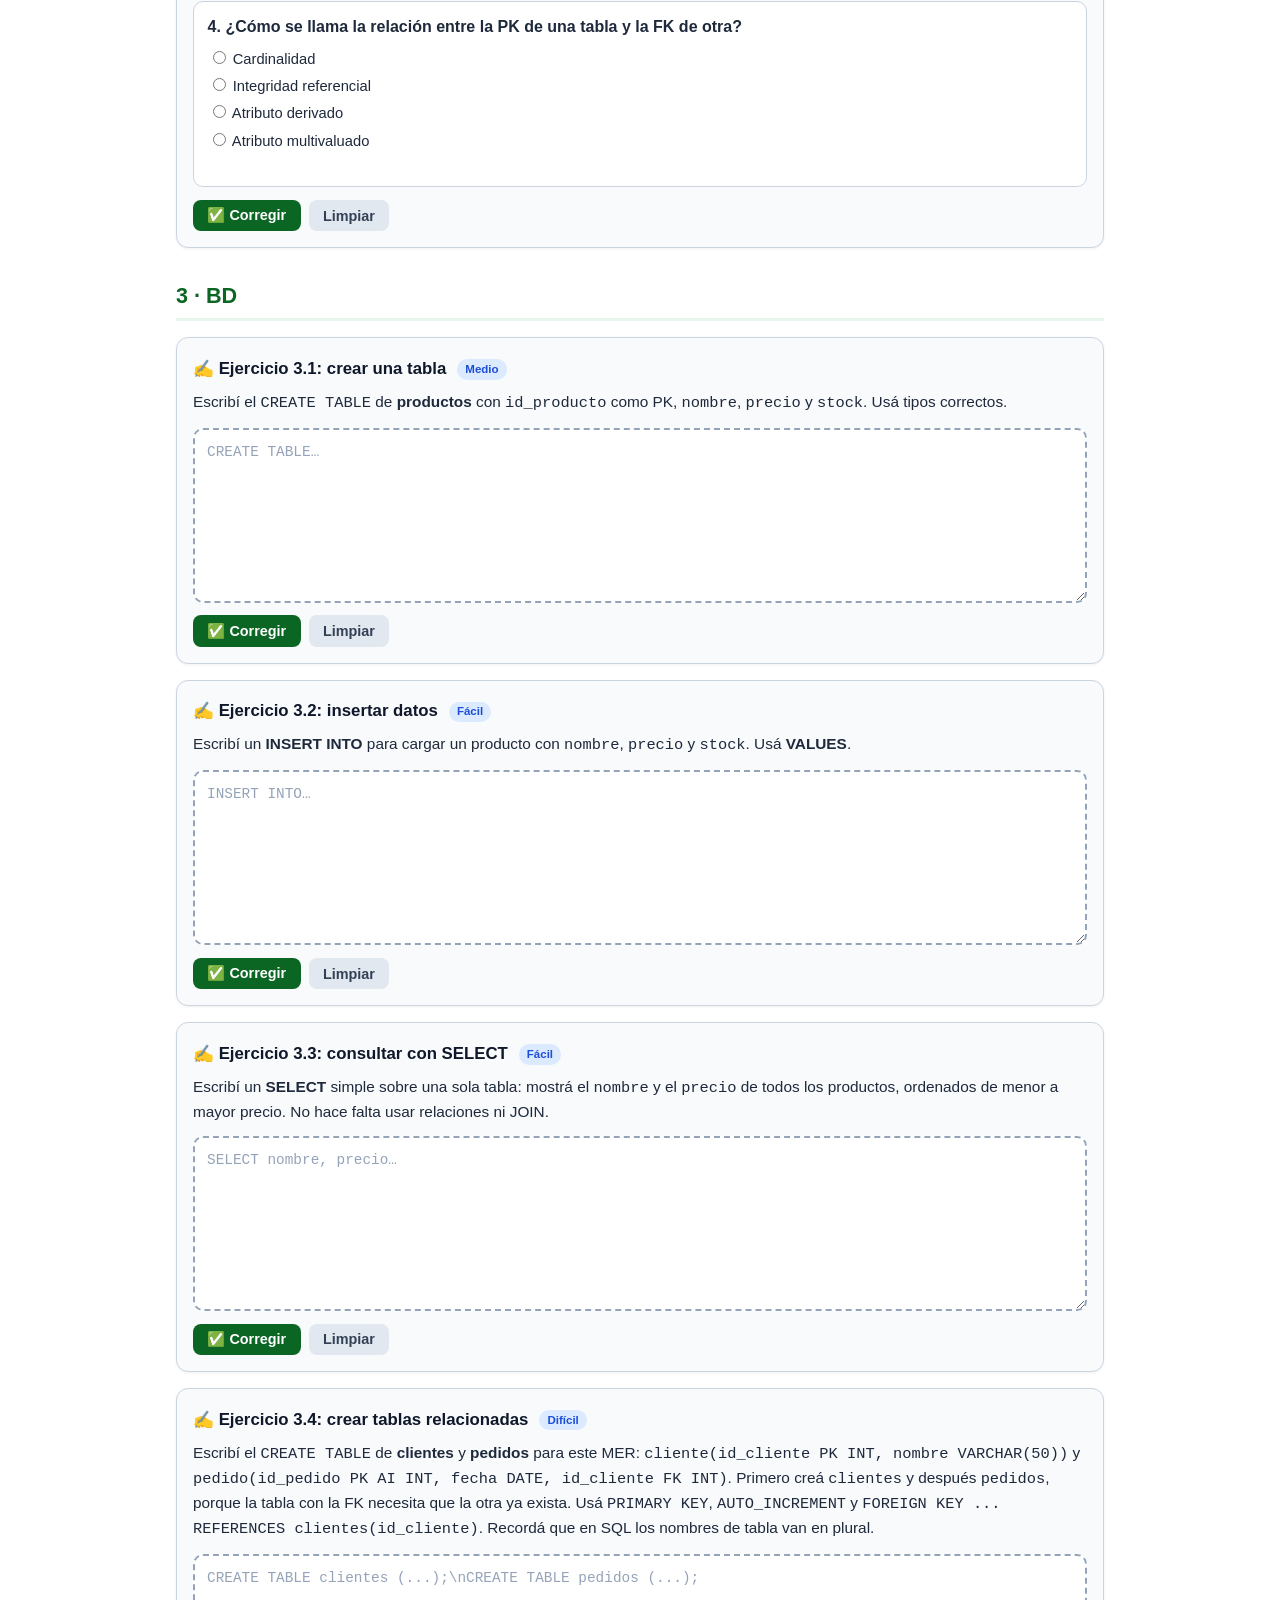
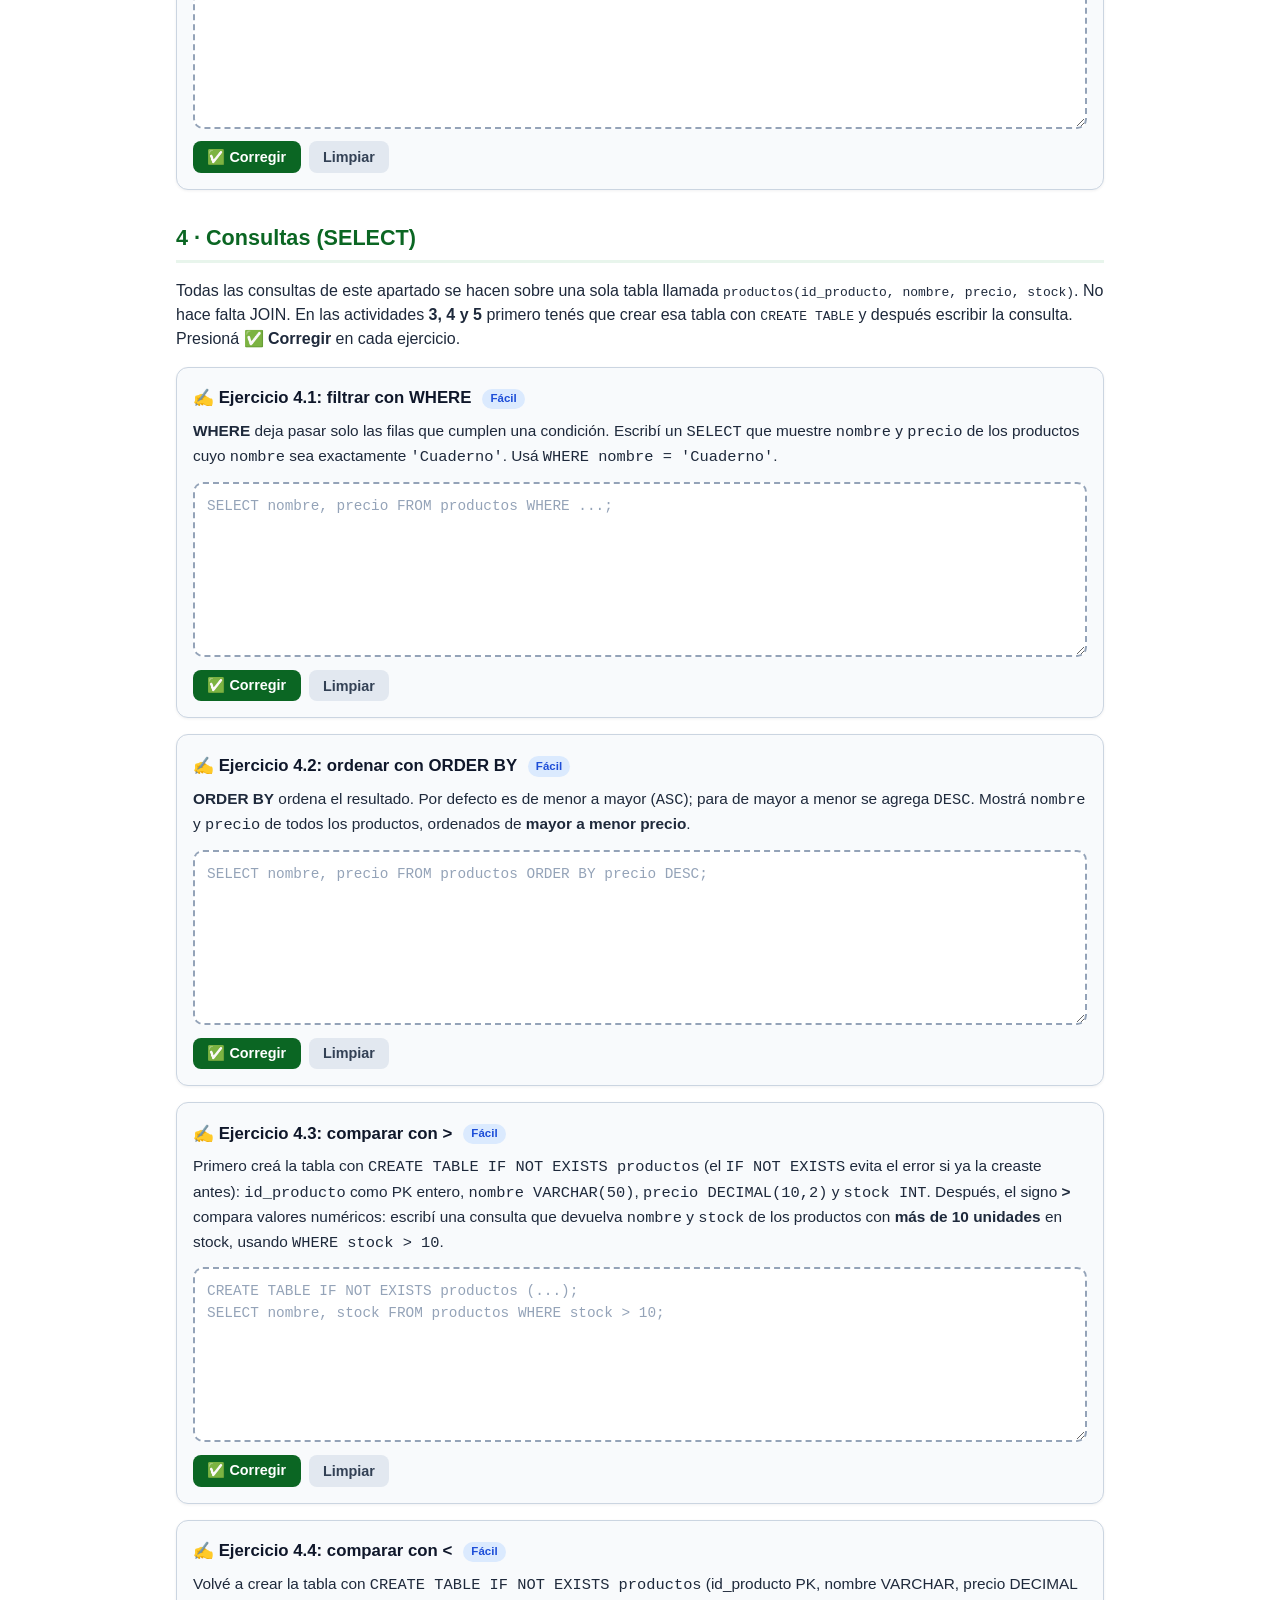
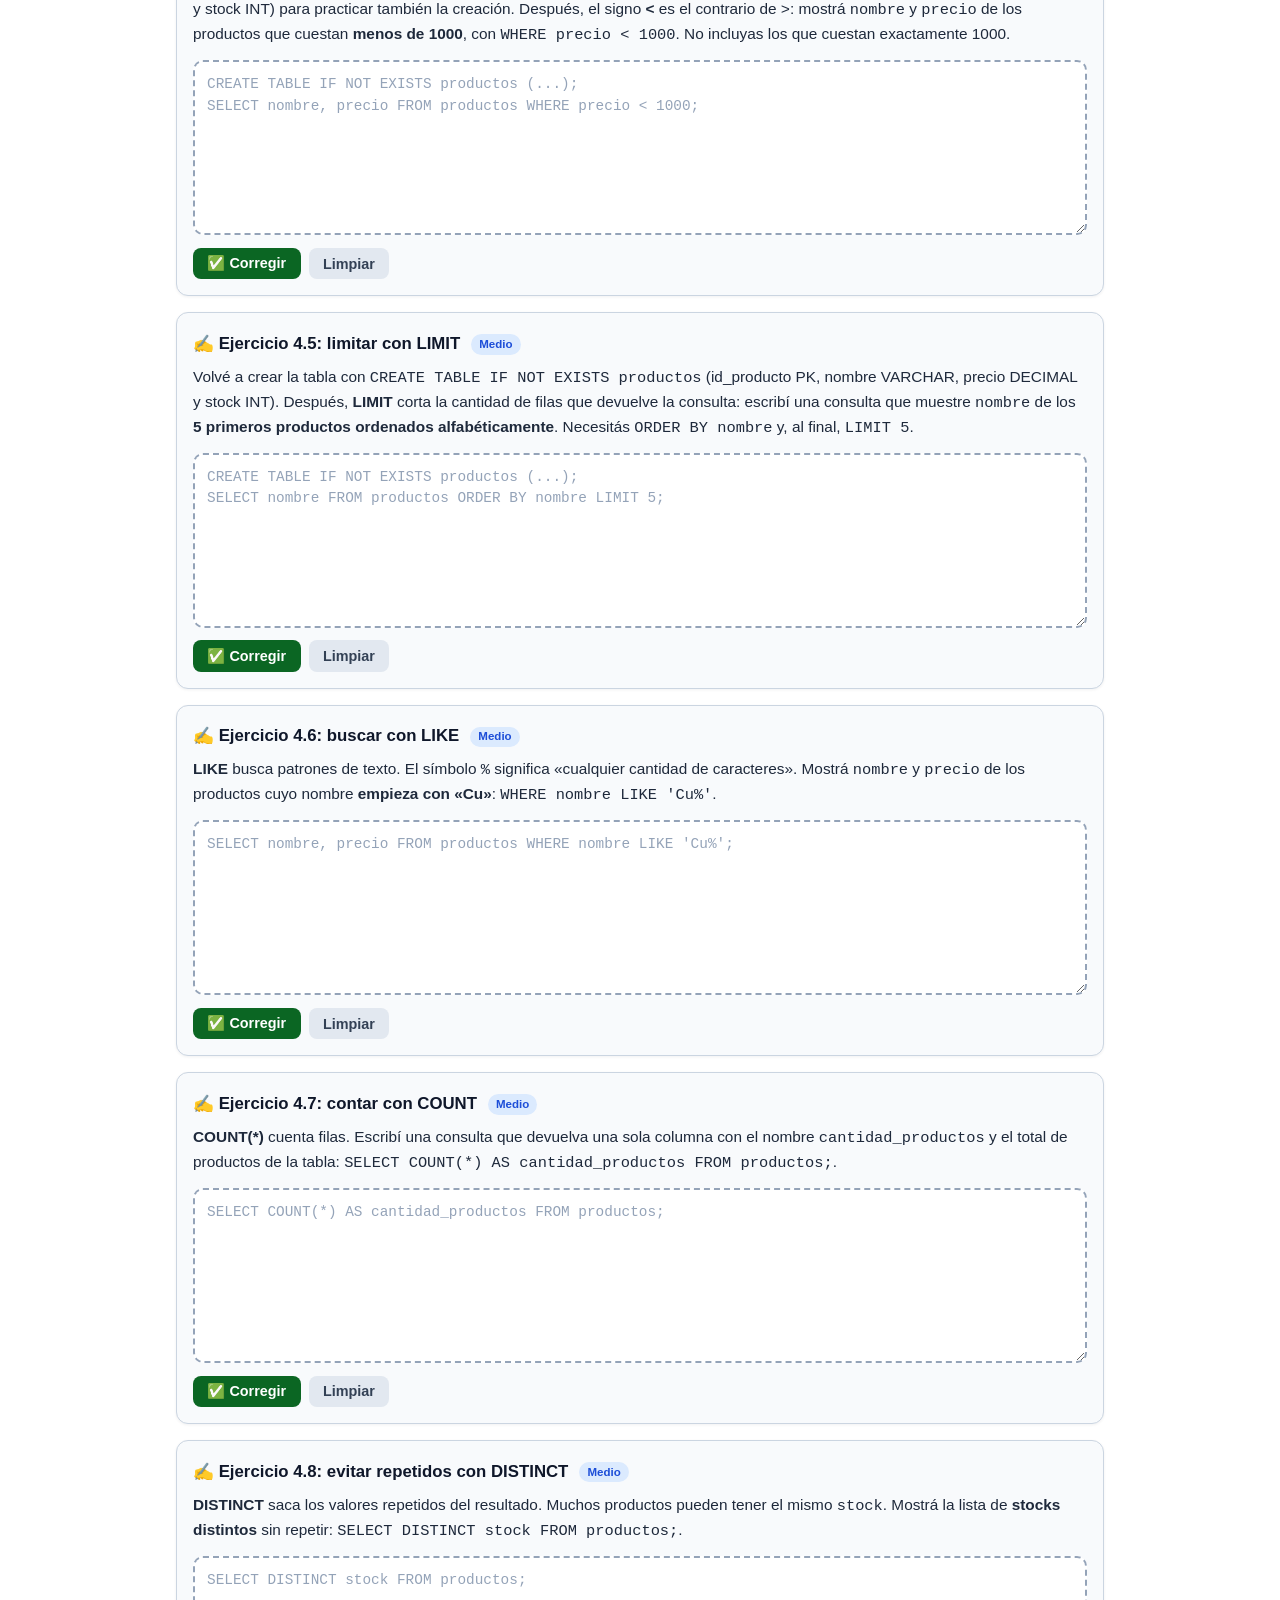
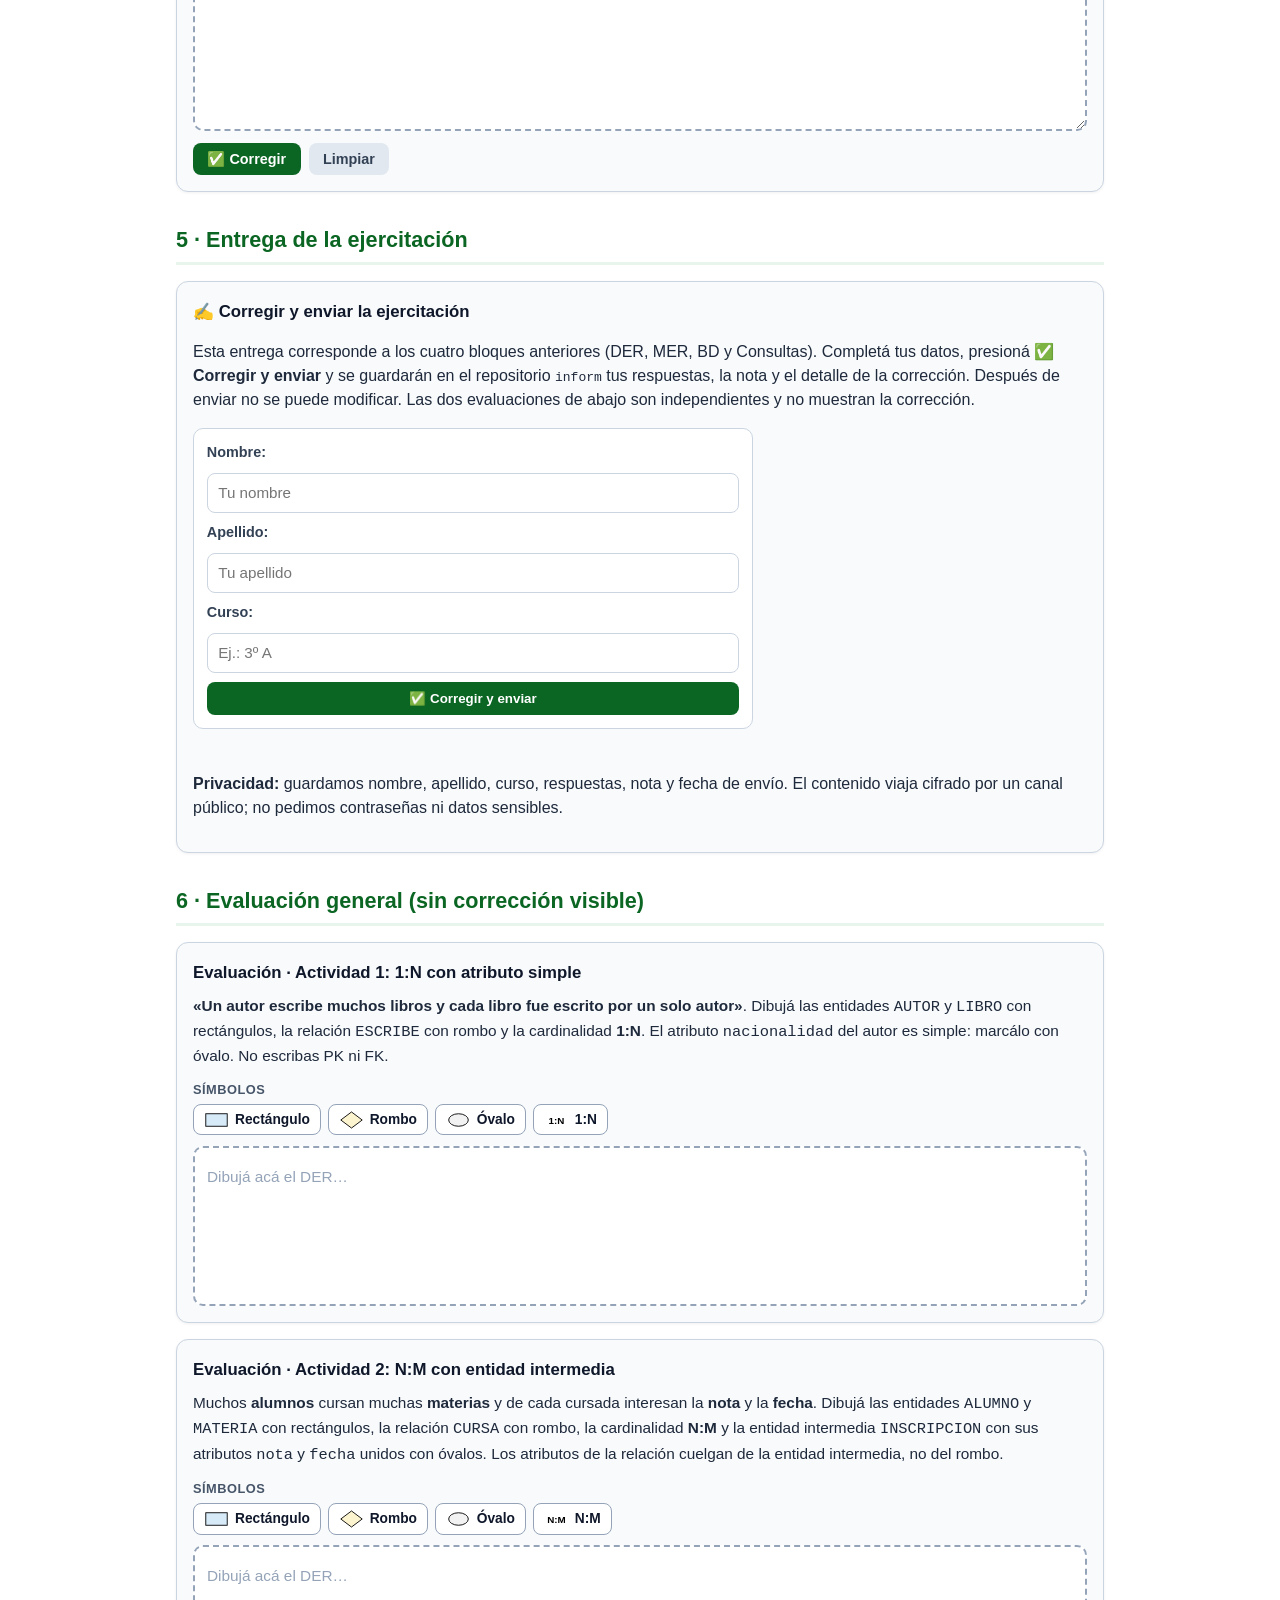
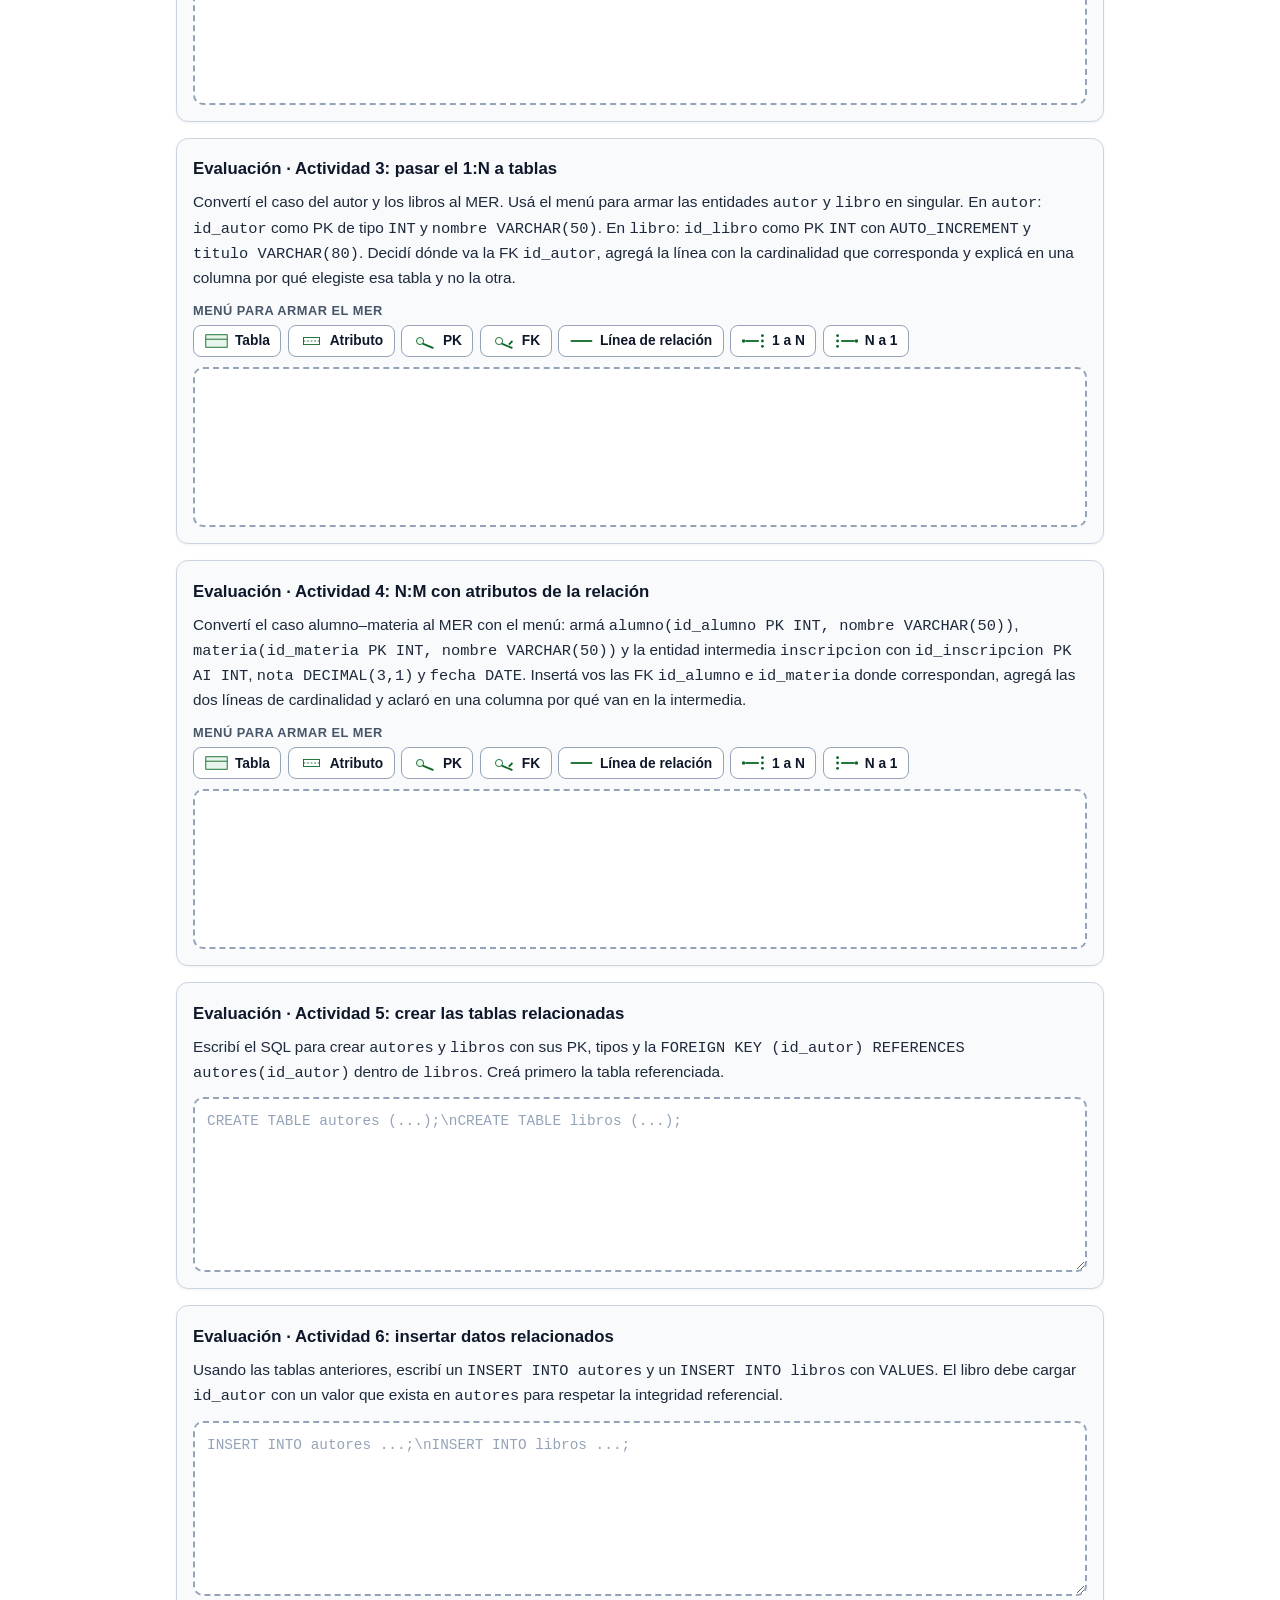
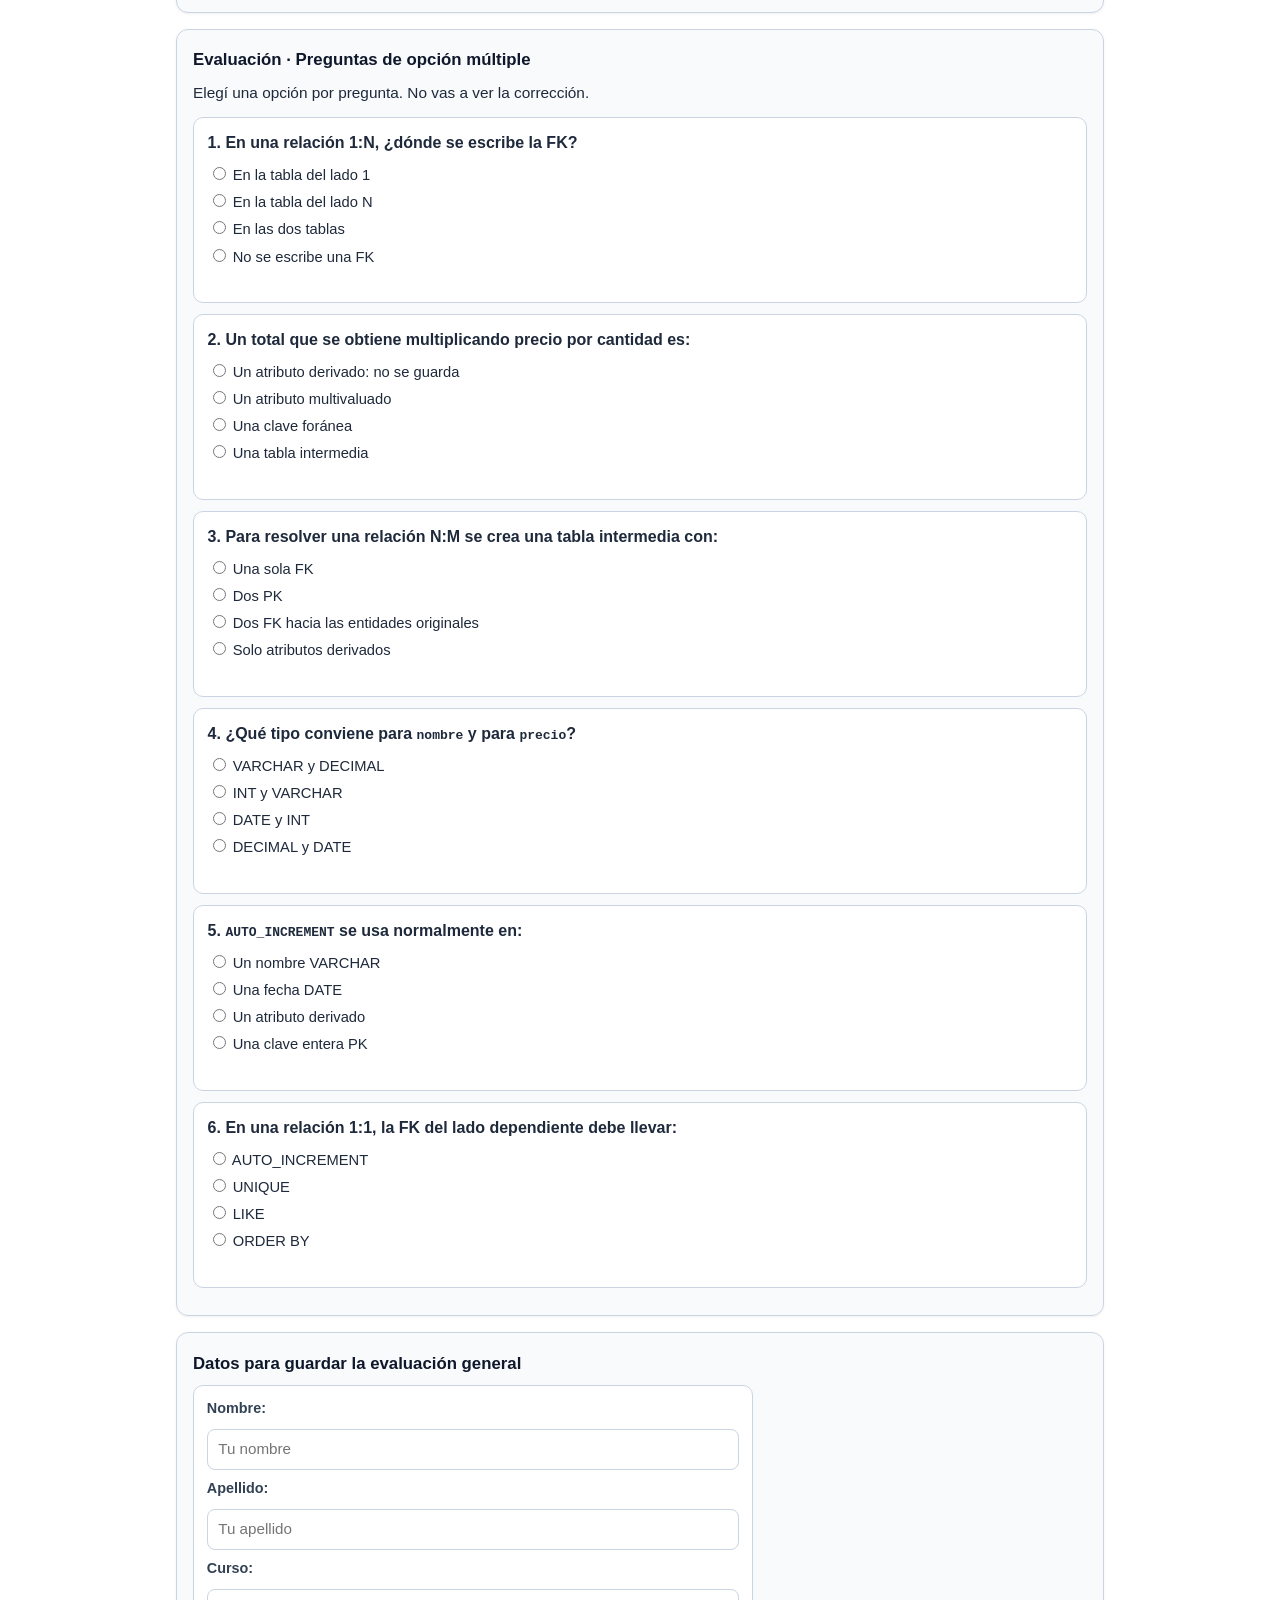
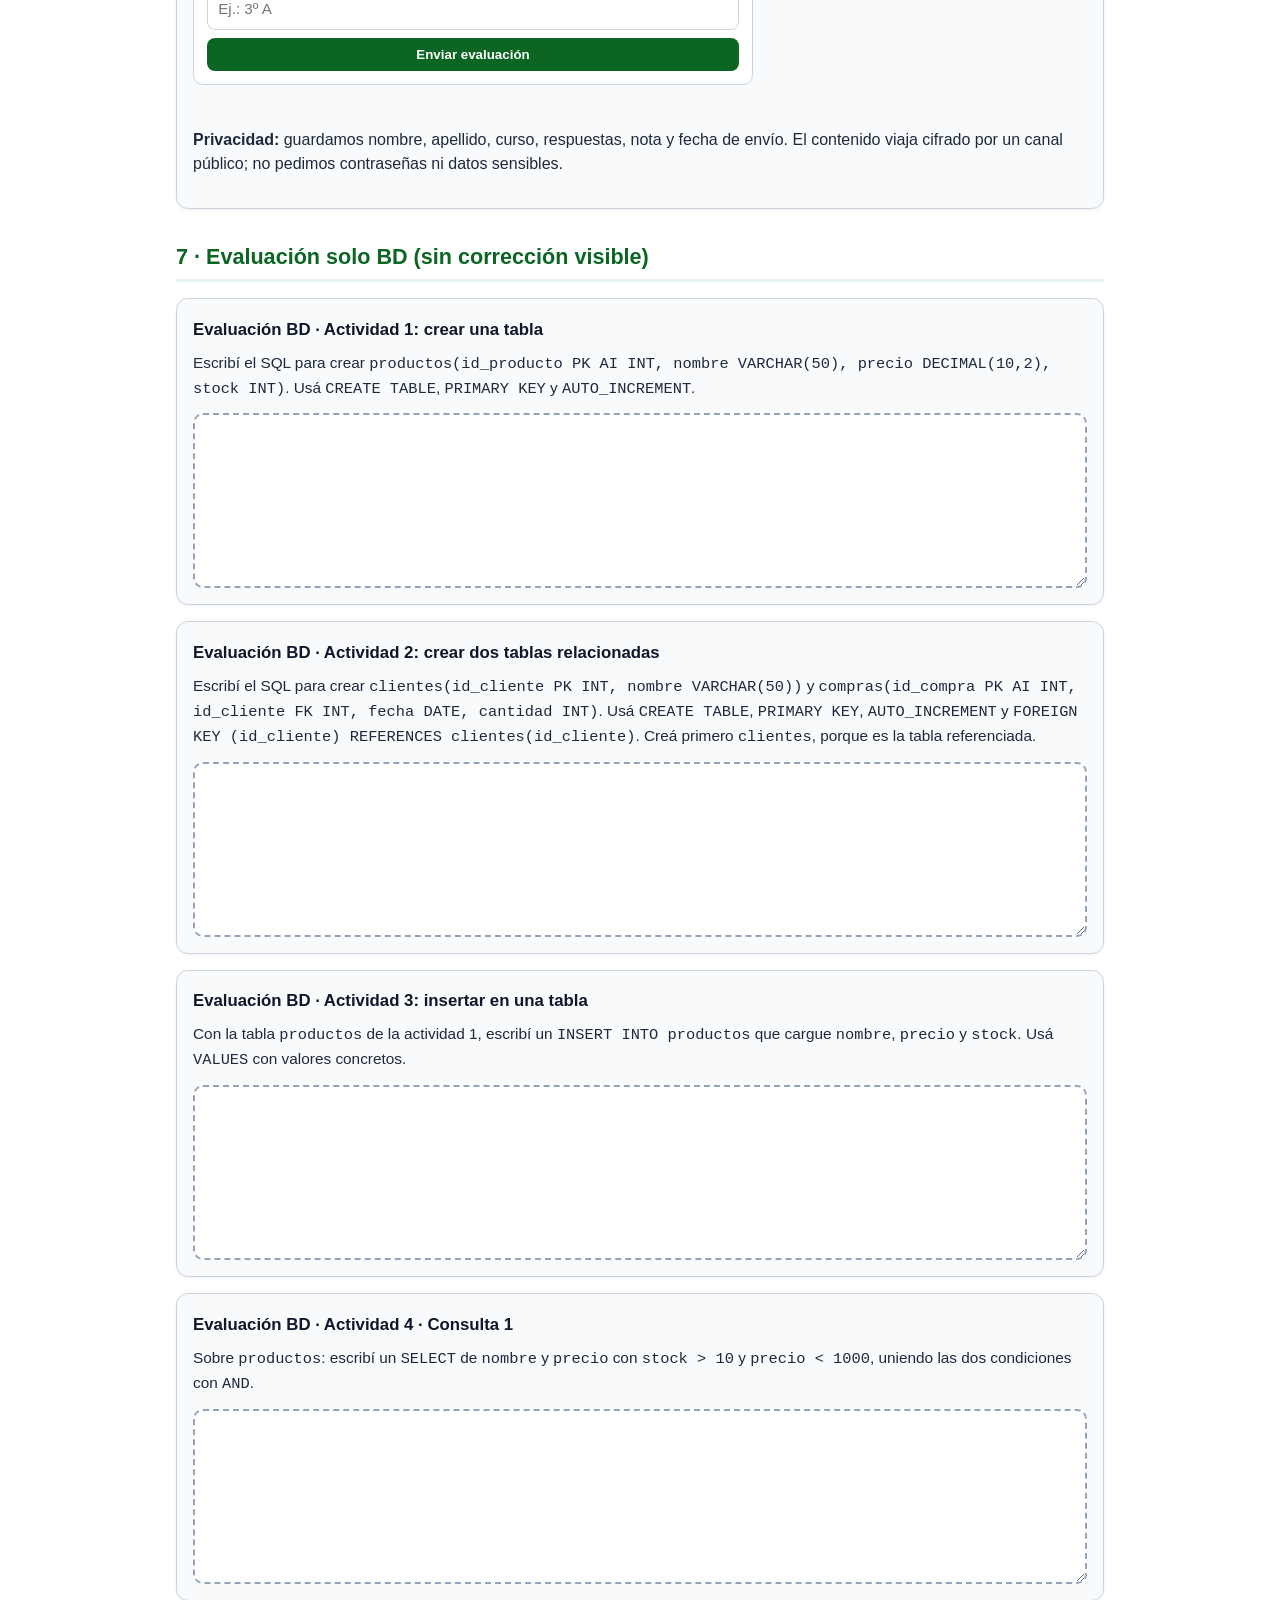
==== commit f3358f04: "Quitar textos introductorios de MER y evaluaciones" ====
--- a/index.html
+++ b/index.html
@@ -360,12 +360,6 @@
 <!-- ============================== MER ============================== -->
 <section id="mer">
   <h2 class="seccion">2 · MER</h2>
-  <p class="pista">Cuatro pasos: <strong>una sola entidad</strong>, <strong>dos relacionadas</strong>,
-  <strong>tres relacionadas</strong> y, al final, <strong>la entidad intermedia</strong> de un N:M.
-  Usá el mismo menú en los cuatro; las líneas no se agregan solas: primero hacé clic en la entidad
-  o línea que quieras dejar atrás y después apretá <strong>Línea de relación</strong>,
-  <strong>1 a N</strong> o <strong>N a 1</strong>.</p>
-
   <article class="ejercicio" data-id="mer1">
     <h3>✍️ Ejercicio 2.1: una sola entidad <span class="nivel">Fácil</span></h3>
     <p class="consigna">
@@ -781,11 +775,6 @@
 <!-- ======================= EVALUACIÓN GENERAL ======================= -->
 <section id="evaluacion-general">
   <h2 class="seccion">6 · Evaluación general (sin corrección visible)</h2>
-  <p>Respondé las dos actividades de DER, las dos de MER, las dos de BD y las seis preguntas de
-  opción múltiple. <strong>Acá no hay botón «Corregir»</strong>: al enviar, el docente recibe tus
-  respuestas y la nota calculada internamente, pero vos no ves cuáles están bien ni el puntaje.
-  Después de enviar no se puede modificar.</p>
-
   <article class="ejercicio" data-id="evg-der1">
     <h3>Evaluación · Actividad 1: 1:N con atributo simple</h3>
     <p class="consigna">
@@ -973,13 +962,6 @@
 <!-- ========================= EVALUACIÓN BD ========================= -->
 <section id="evaluacion-bd">
   <h2 class="seccion">7 · Evaluación solo BD (sin corrección visible)</h2>
-  <p>Esta evaluación cubre solamente base de datos, en 4 actividades: crear una tabla, crear dos
-  tablas relacionadas, insertar en una tabla y escribir seis consultas separadas con
-  <code>WHERE</code>,
-  <code>ORDER BY</code>, <code>&gt;</code>, <code>&lt;</code>, <code>LIMIT</code>,
-  <code>LIKE</code> y <code>COUNT</code>. Al enviar no verás corrección ni nota; el docente sí la
-  recibe. Después de enviar no se puede modificar.</p>
-
   <article class="ejercicio" data-id="evbd-crear">
     <h3>Evaluación BD · Actividad 1: crear una tabla</h3>
     <p class="consigna">
